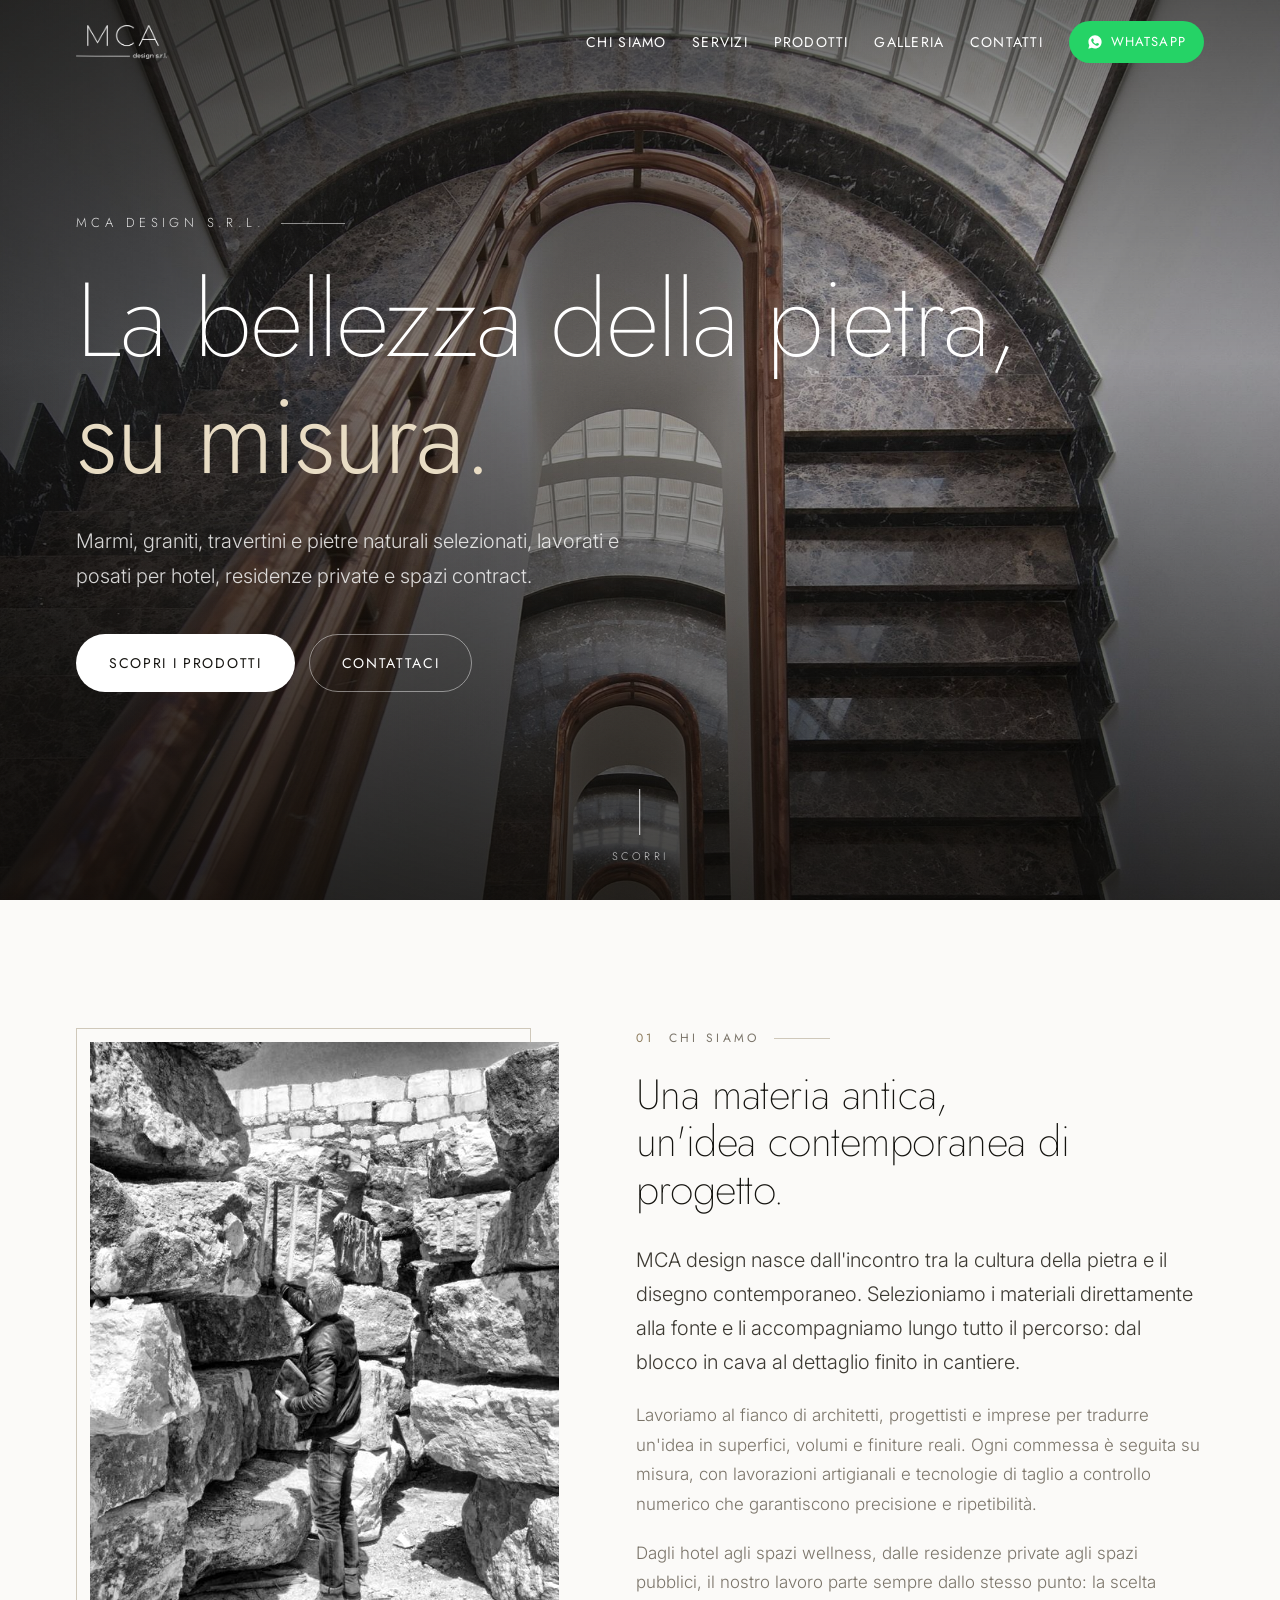
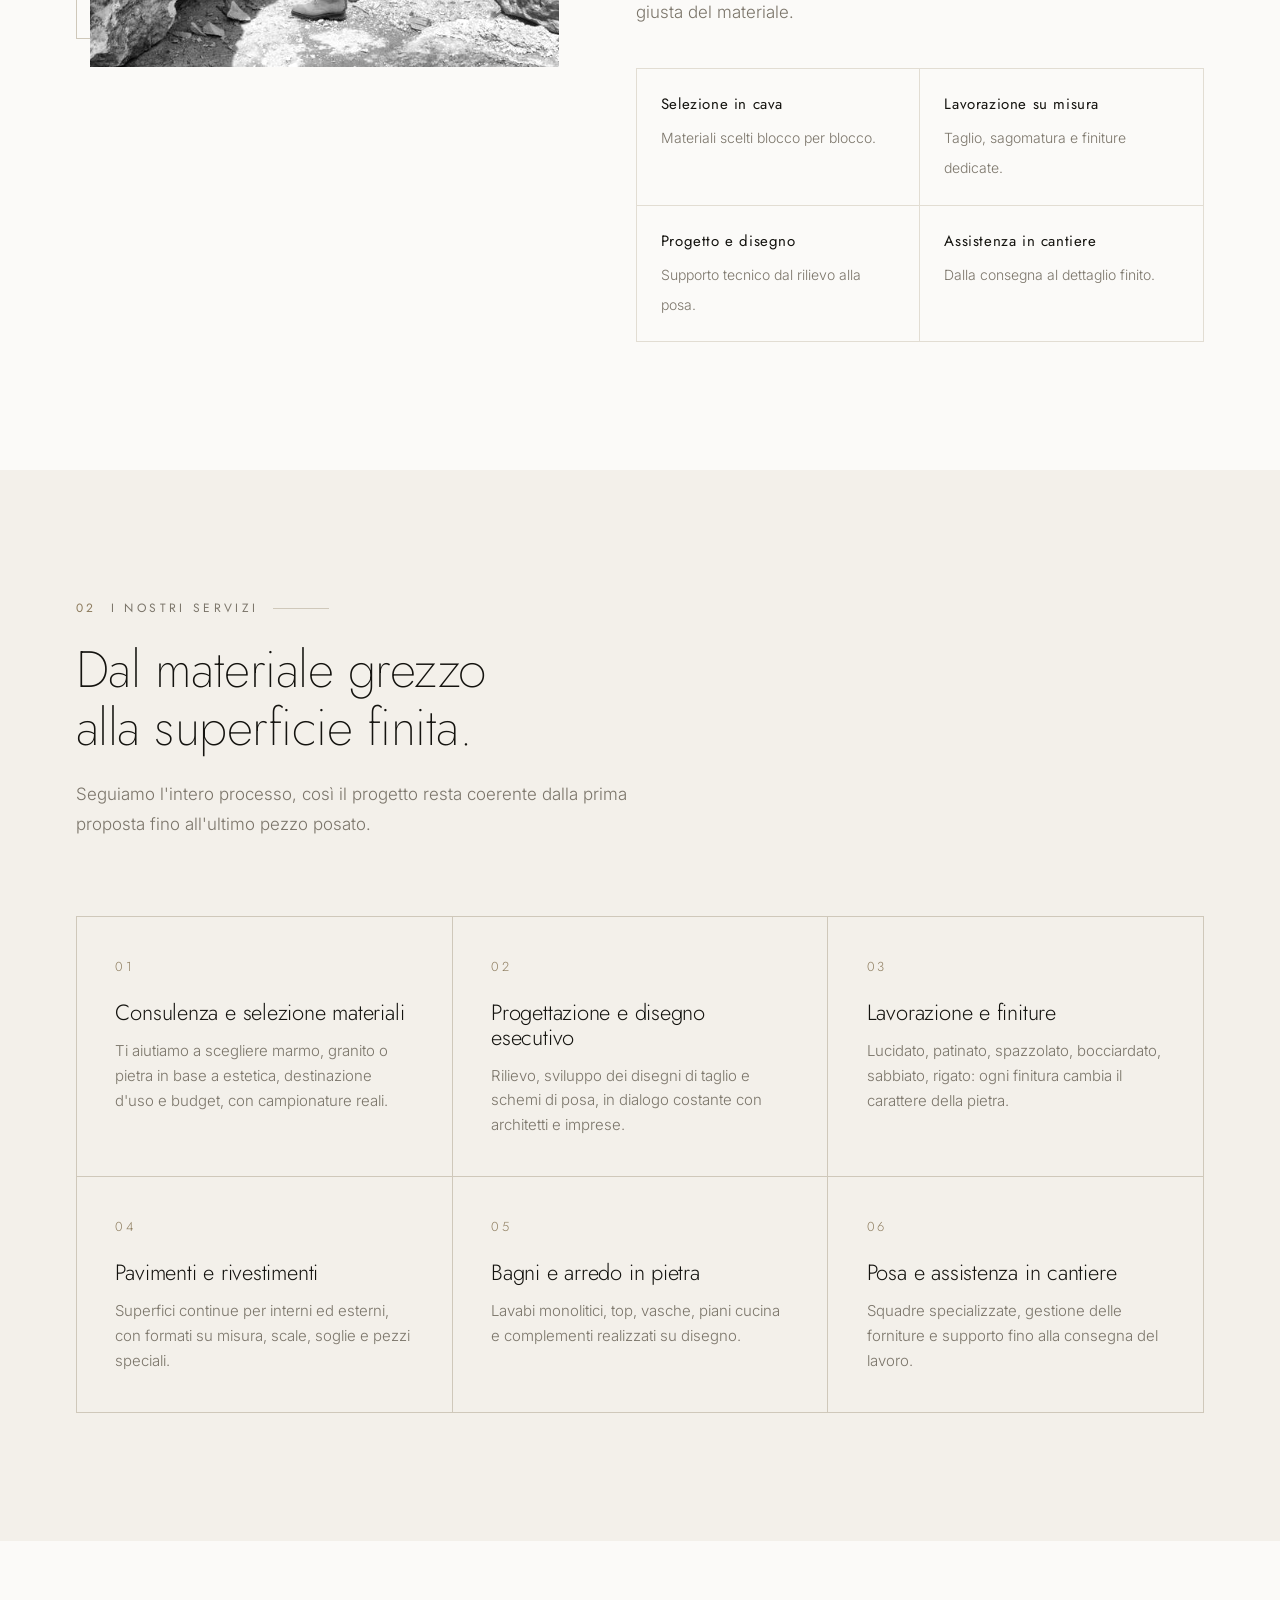
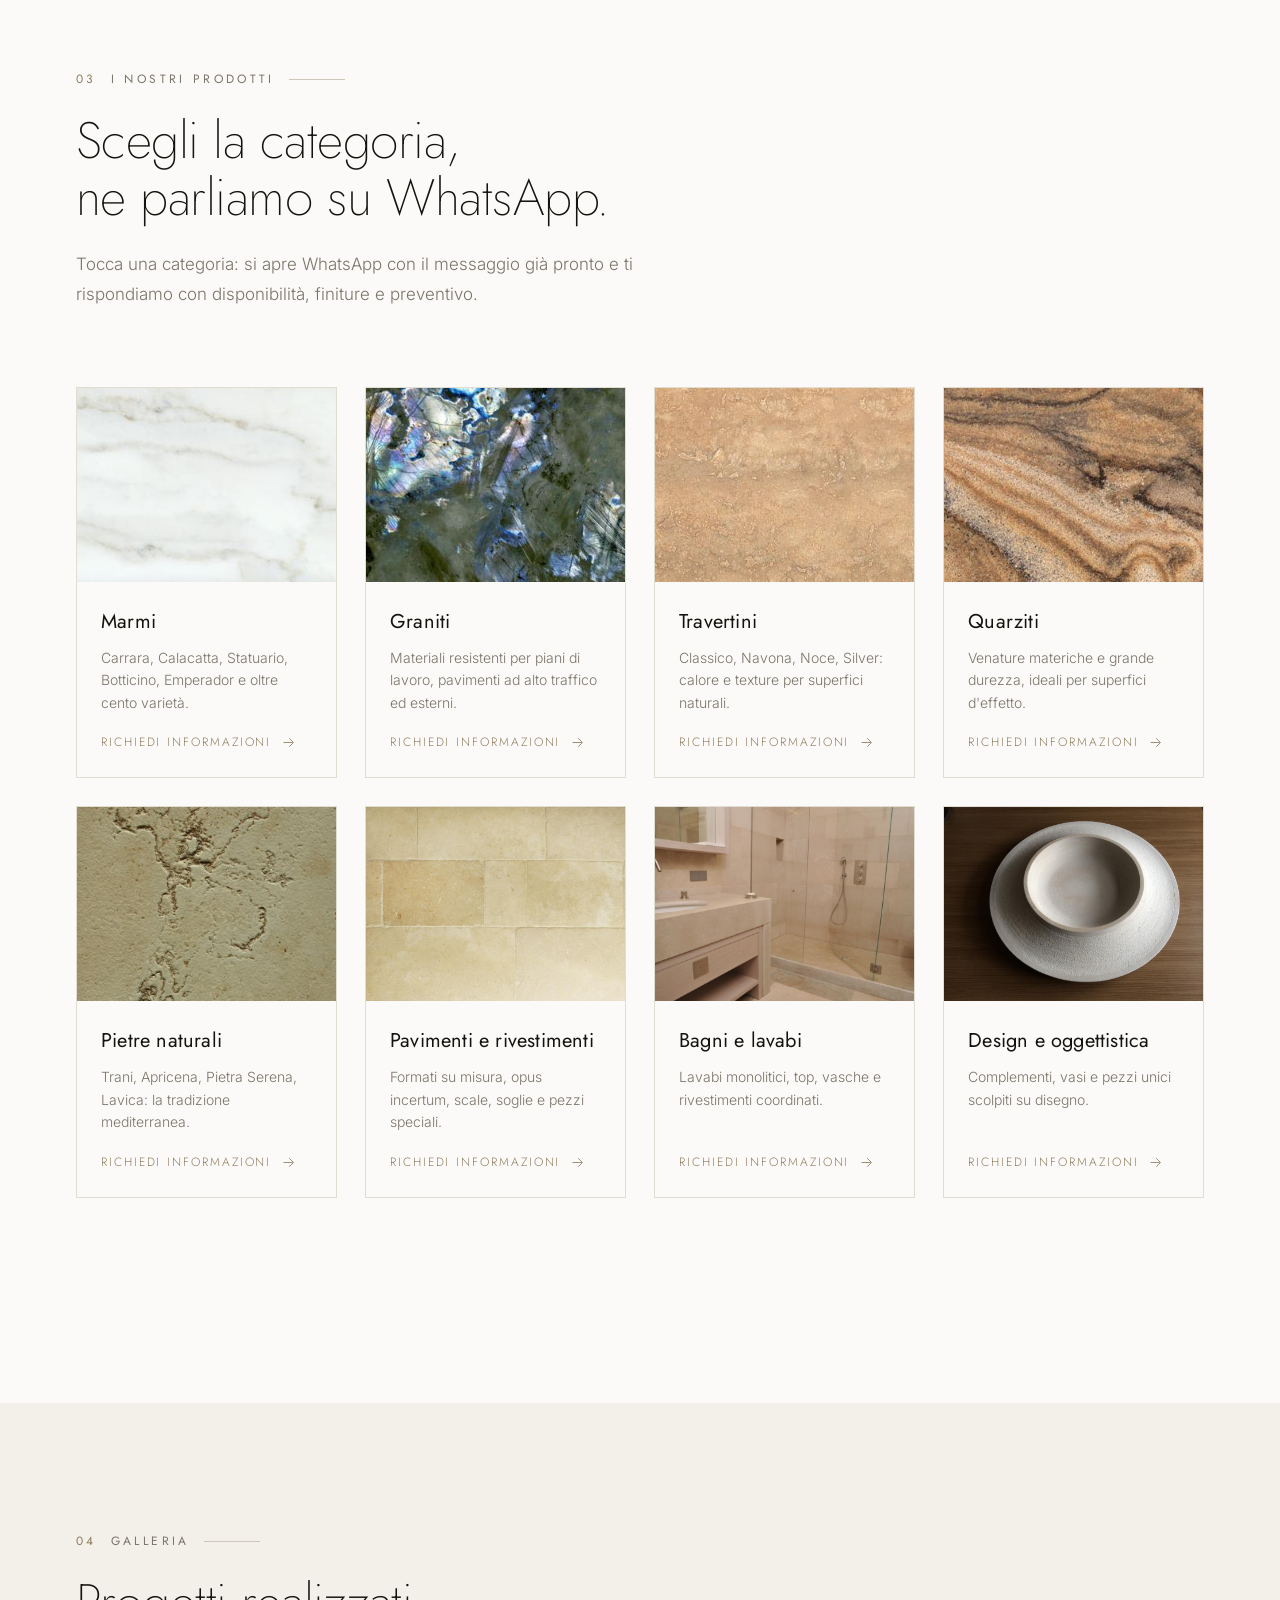
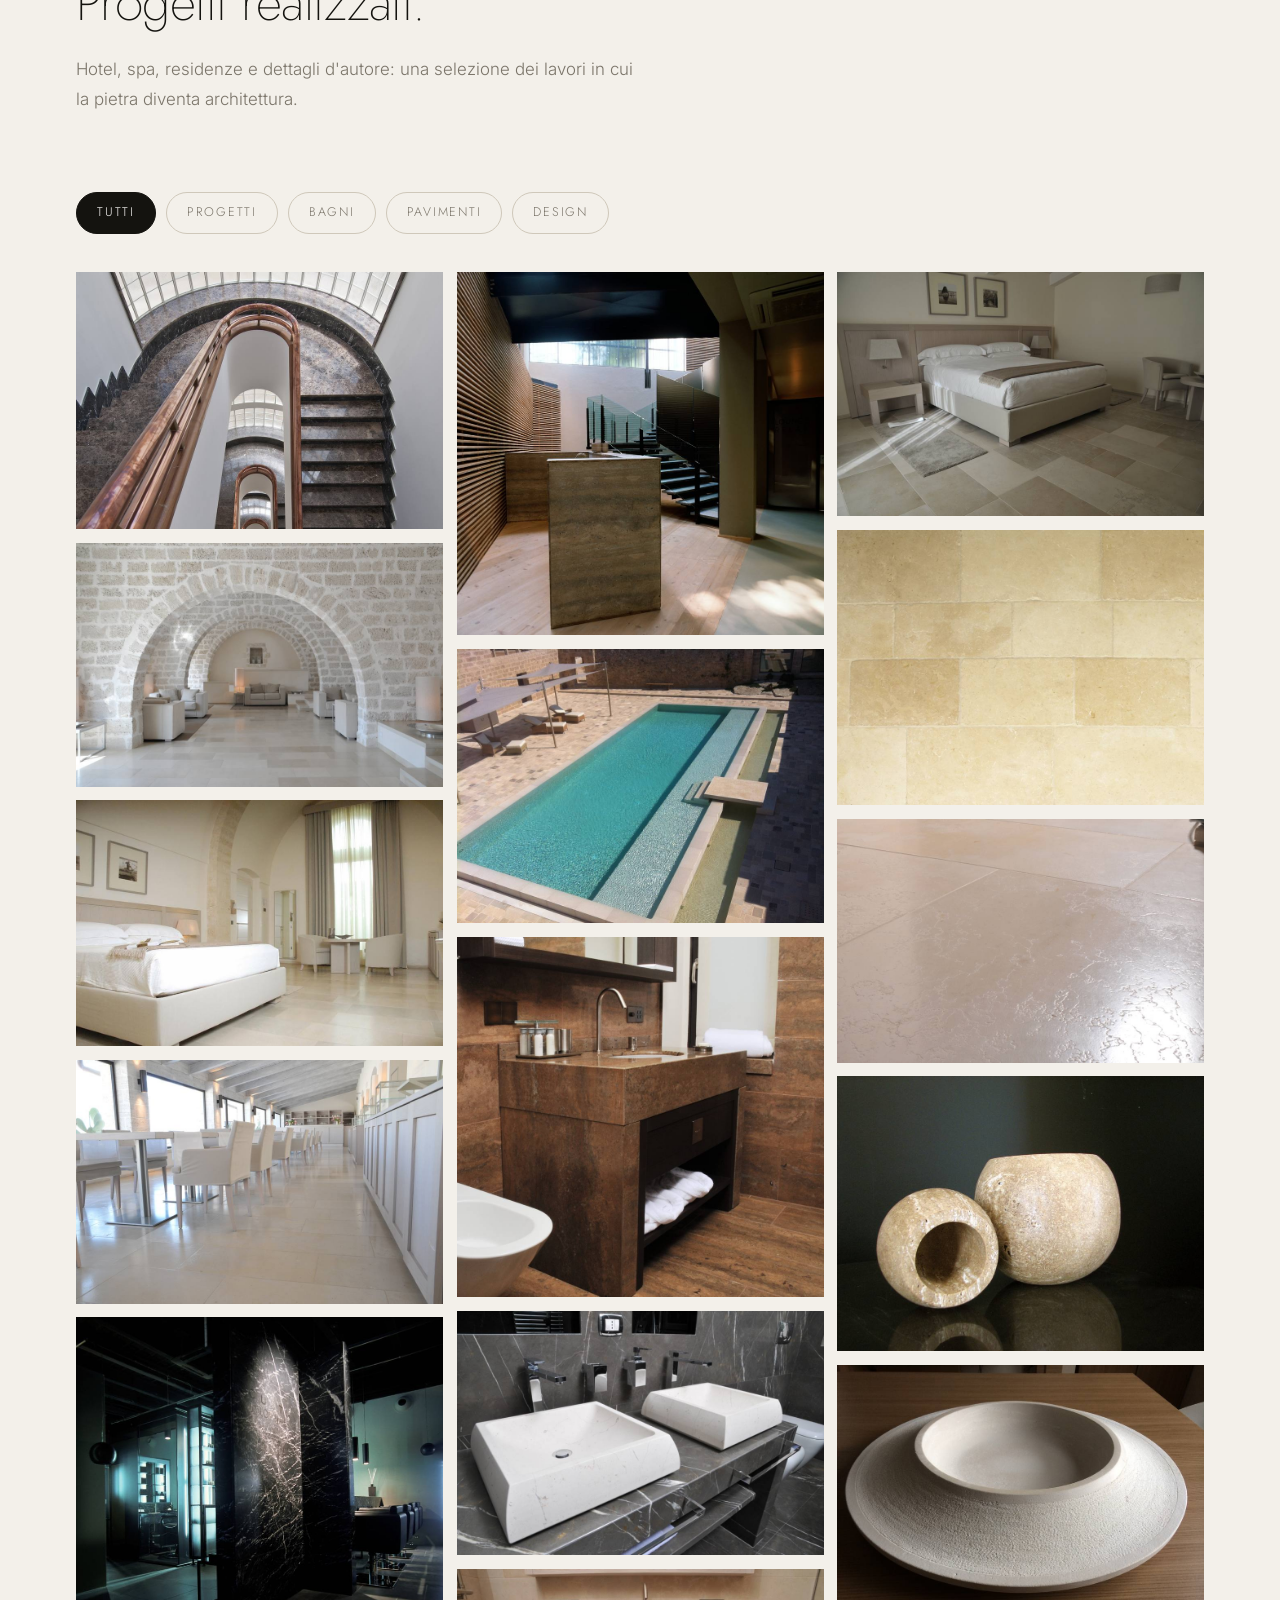
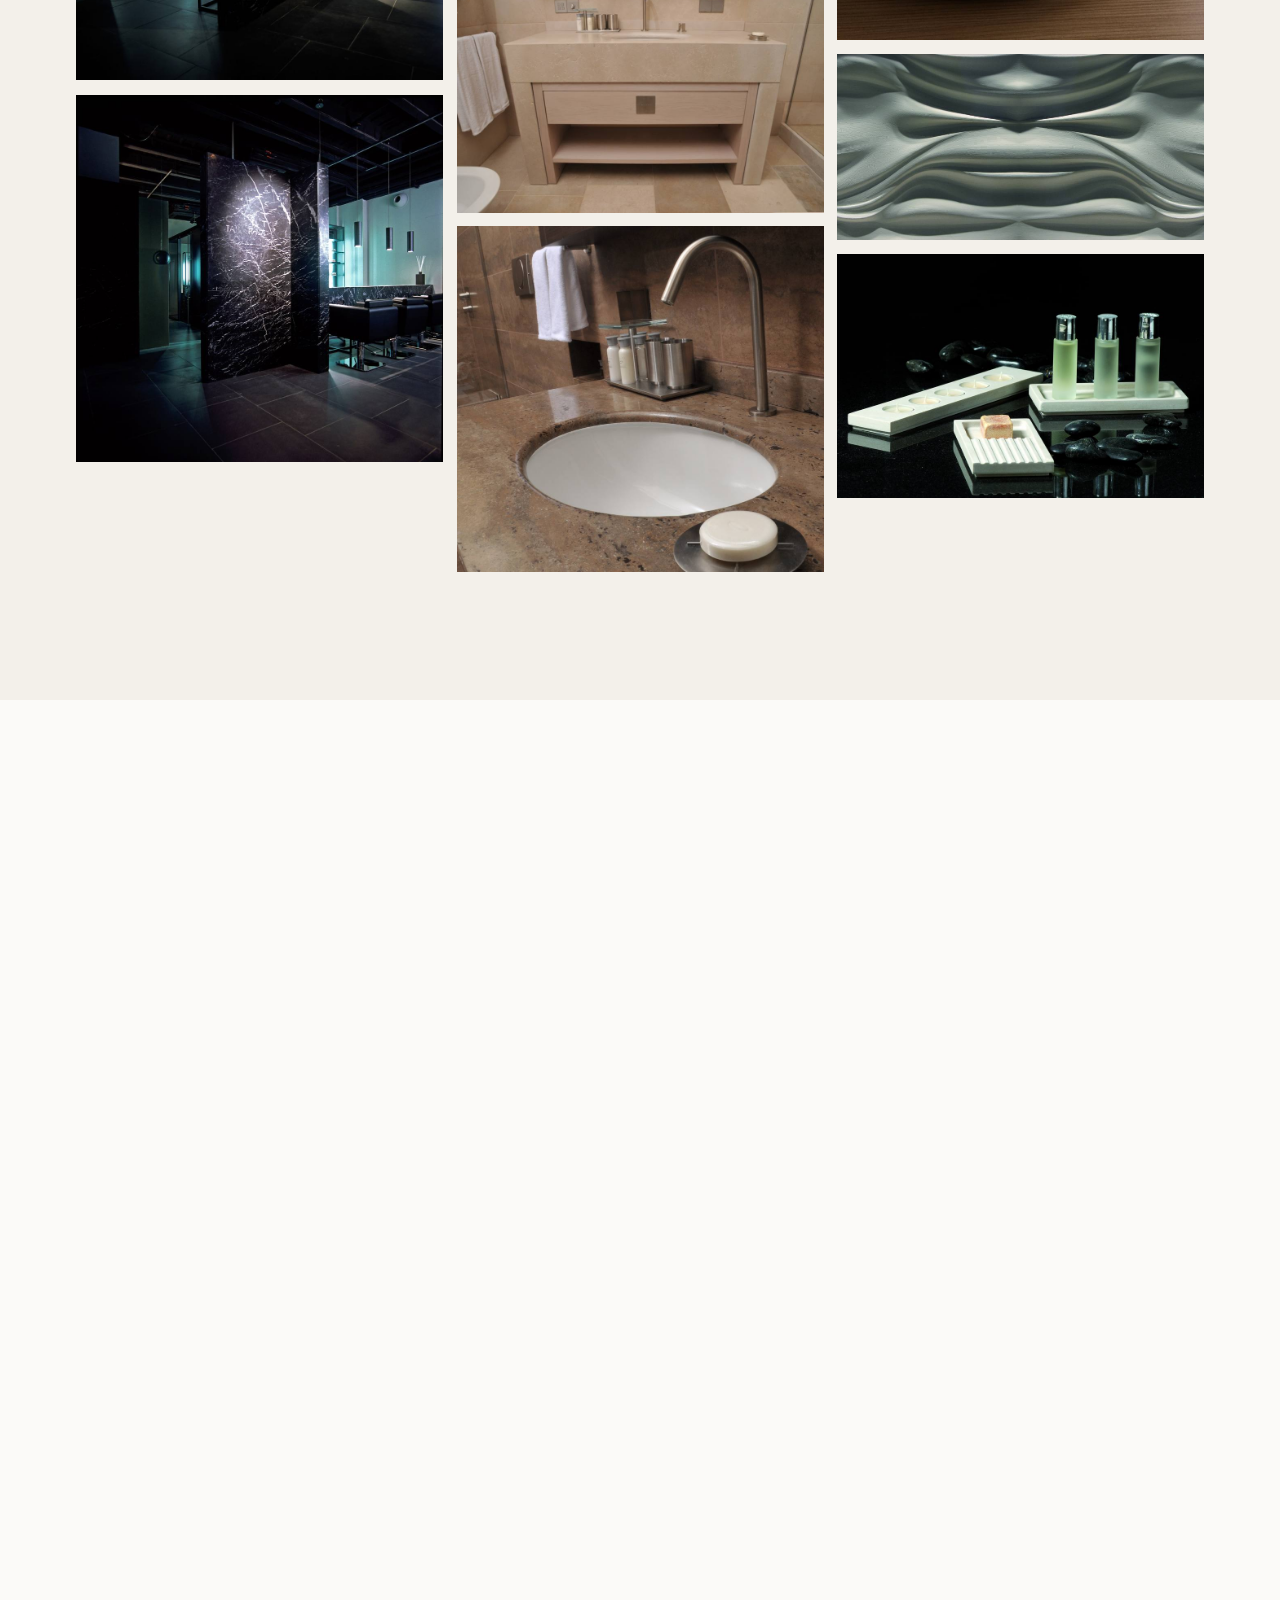
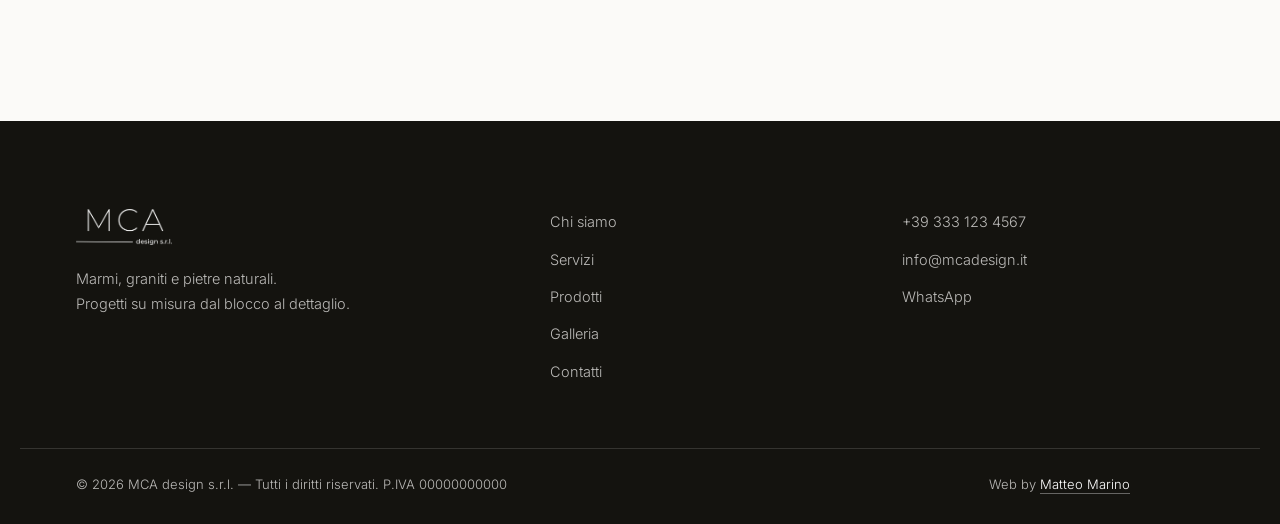
==== index.html @ 57b26889 "Initial commit" ====
<!DOCTYPE html>
<html lang="it">
<head>
<meta charset="utf-8">
<meta name="viewport" content="width=device-width, initial-scale=1">
<title>MCA design s.r.l. — Marmi, graniti e pietre naturali</title>
<meta name="description" content="MCA design s.r.l. — selezione, lavorazione e posa di marmi, graniti, travertini e pietre naturali. Pavimenti, rivestimenti, bagni e arredo su misura per hotel, residenze e spazi contract.">
<meta name="theme-color" content="#fbfaf8">
<link rel="icon" type="image/png" href="assets/img/favicon.png">
<link rel="apple-touch-icon" href="assets/img/favicon.png">

<meta property="og:type" content="website">
<meta property="og:title" content="MCA design s.r.l. — Marmi, graniti e pietre naturali">
<meta property="og:description" content="Selezione, lavorazione e posa di marmi, graniti e pietre naturali. Progetti su misura per hotel, residenze e spazi contract.">
<meta property="og:image" content="assets/img/hero.jpg">
<meta property="og:locale" content="it_IT">

<link rel="preconnect" href="https://fonts.googleapis.com">
<link rel="preconnect" href="https://fonts.gstatic.com" crossorigin>
<link href="https://fonts.googleapis.com/css2?family=Jost:wght@200;300;400;500&family=Inter:wght@300;400;500&display=swap" rel="stylesheet">
<link rel="stylesheet" href="style.css">
</head>
<body>

<a class="skip-link" href="#chi-siamo">Vai al contenuto</a>

<!-- ============ HEADER ============ -->
<header class="site-header" id="header">
  <div class="shell header-inner">
    <a href="#top" class="brand" aria-label="MCA design s.r.l. — torna all'inizio">
      <img src="assets/img/logo.png" alt="MCA design s.r.l." width="432" height="162">
    </a>

    <nav class="nav" id="nav" aria-label="Navigazione principale">
      <a href="#chi-siamo">Chi siamo</a>
      <a href="#servizi">Servizi</a>
      <a href="#prodotti">Prodotti</a>
      <a href="#galleria">Galleria</a>
      <a href="#contatti">Contatti</a>
      <a class="nav-wa" data-wa="Salve, vorrei ricevere informazioni." href="#">
        <svg viewBox="0 0 24 24" aria-hidden="true"><path d="M12.04 2C6.58 2 2.13 6.45 2.13 11.91c0 1.75.46 3.45 1.32 4.95L2 22l5.25-1.38a9.87 9.87 0 0 0 4.79 1.22h.01c5.46 0 9.91-4.45 9.91-9.91C21.96 6.45 17.5 2 12.04 2Zm5.8 14.12c-.25.69-1.44 1.32-1.99 1.37-.53.05-1.02.24-3.44-.72-2.9-1.14-4.74-4.1-4.88-4.29-.14-.19-1.17-1.55-1.17-2.96s.74-2.1 1-2.39c.26-.29.57-.36.76-.36l.54.01c.17 0 .41-.07.64.49.24.57.8 1.98.87 2.13.07.14.12.31.02.5-.09.19-.14.31-.28.48-.14.17-.3.37-.42.5-.14.14-.29.29-.12.57.16.29.73 1.2 1.56 1.94 1.07.95 1.98 1.25 2.26 1.39.28.14.45.12.61-.07.17-.19.71-.83.9-1.11.19-.29.38-.24.64-.14.26.09 1.67.79 1.95.93.29.14.48.21.55.33.07.12.07.69-.18 1.38Z"/></svg>
        WhatsApp
      </a>
    </nav>

    <button class="burger" id="burger" aria-label="Apri il menu" aria-expanded="false" aria-controls="nav">
      <span></span><span></span>
    </button>
  </div>
</header>

<main id="top">

  <!-- ============ HERO ============ -->
  <section class="hero" id="hero">
    <div class="hero-media">
      <img src="assets/img/hero.jpg" alt="Scalinata in marmo del Grand Hotel delle Nazioni a Bari" fetchpriority="high">
    </div>
    <div class="shell hero-inner">
      <p class="hero-eyebrow">MCA design s.r.l.</p>
      <h1 class="hero-title">La bellezza della pietra,<br><em>su misura.</em></h1>
      <p class="hero-sub">
        Marmi, graniti, travertini e pietre naturali selezionati, lavorati e posati
        per hotel, residenze private e spazi contract.
      </p>
      <div class="hero-cta">
        <a class="btn btn-light" href="#prodotti">Scopri i prodotti</a>
        <a class="btn btn-ghost" href="#contatti">Contattaci</a>
      </div>
    </div>
    <a class="hero-scroll" href="#chi-siamo" aria-label="Scorri alla sezione Chi siamo">
      <span class="hero-scroll-line" aria-hidden="true"></span>
      Scorri
    </a>
  </section>

  <!-- ============ CHI SIAMO ============ -->
  <section class="section" id="chi-siamo">
    <div class="shell about">
      <div class="about-media reveal">
        <img src="assets/img/about.jpg" alt="Lavorazione artigianale della pietra naturale in cava" loading="lazy">
      </div>

      <div class="about-text">
        <p class="label reveal"><span class="label-num">01</span> Chi siamo</p>
        <h2 class="reveal">Una materia antica,<br>un'idea contemporanea di progetto.</h2>

        <p class="lead reveal">
          MCA design nasce dall'incontro tra la cultura della pietra e il disegno contemporaneo.
          Selezioniamo i materiali direttamente alla fonte e li accompagniamo lungo tutto il percorso:
          dal blocco in cava al dettaglio finito in cantiere.
        </p>
        <p class="reveal">
          Lavoriamo al fianco di architetti, progettisti e imprese per tradurre un'idea in superfici,
          volumi e finiture reali. Ogni commessa è seguita su misura, con lavorazioni artigianali
          e tecnologie di taglio a controllo numerico che garantiscono precisione e ripetibilità.
        </p>
        <p class="reveal">
          Dagli hotel agli spazi wellness, dalle residenze private agli spazi pubblici,
          il nostro lavoro parte sempre dallo stesso punto: la scelta giusta del materiale.
        </p>

        <ul class="values reveal">
          <li><strong>Selezione in cava</strong><span>Materiali scelti blocco per blocco.</span></li>
          <li><strong>Lavorazione su misura</strong><span>Taglio, sagomatura e finiture dedicate.</span></li>
          <li><strong>Progetto e disegno</strong><span>Supporto tecnico dal rilievo alla posa.</span></li>
          <li><strong>Assistenza in cantiere</strong><span>Dalla consegna al dettaglio finito.</span></li>
        </ul>
      </div>
    </div>
  </section>

  <!-- ============ SERVIZI ============ -->
  <section class="section section-alt" id="servizi">
    <div class="shell">
      <header class="section-head">
        <p class="label reveal"><span class="label-num">02</span> I nostri servizi</p>
        <h2 class="reveal">Dal materiale grezzo<br>alla superficie finita.</h2>
        <p class="section-intro reveal">
          Seguiamo l'intero processo, così il progetto resta coerente dalla prima proposta
          fino all'ultimo pezzo posato.
        </p>
      </header>

      <div class="services">
        <article class="service reveal">
          <span class="service-num">01</span>
          <h3>Consulenza e selezione materiali</h3>
          <p>Ti aiutiamo a scegliere marmo, granito o pietra in base a estetica, destinazione d'uso e budget, con campionature reali.</p>
        </article>
        <article class="service reveal">
          <span class="service-num">02</span>
          <h3>Progettazione e disegno esecutivo</h3>
          <p>Rilievo, sviluppo dei disegni di taglio e schemi di posa, in dialogo costante con architetti e imprese.</p>
        </article>
        <article class="service reveal">
          <span class="service-num">03</span>
          <h3>Lavorazione e finiture</h3>
          <p>Lucidato, patinato, spazzolato, bocciardato, sabbiato, rigato: ogni finitura cambia il carattere della pietra.</p>
        </article>
        <article class="service reveal">
          <span class="service-num">04</span>
          <h3>Pavimenti e rivestimenti</h3>
          <p>Superfici continue per interni ed esterni, con formati su misura, scale, soglie e pezzi speciali.</p>
        </article>
        <article class="service reveal">
          <span class="service-num">05</span>
          <h3>Bagni e arredo in pietra</h3>
          <p>Lavabi monolitici, top, vasche, piani cucina e complementi realizzati su disegno.</p>
        </article>
        <article class="service reveal">
          <span class="service-num">06</span>
          <h3>Posa e assistenza in cantiere</h3>
          <p>Squadre specializzate, gestione delle forniture e supporto fino alla consegna del lavoro.</p>
        </article>
      </div>
    </div>
  </section>

  <!-- ============ PRODOTTI ============ -->
  <section class="section" id="prodotti">
    <div class="shell">
      <header class="section-head">
        <p class="label reveal"><span class="label-num">03</span> I nostri prodotti</p>
        <h2 class="reveal">Scegli la categoria,<br>ne parliamo su WhatsApp.</h2>
        <p class="section-intro reveal">
          Tocca una categoria: si apre WhatsApp con il messaggio già pronto e ti rispondiamo
          con disponibilità, finiture e preventivo.
        </p>
      </header>

      <div class="products">
        <a class="product reveal" href="#" data-wa="Salve, vorrei informazioni sui MARMI.">
          <span class="product-img"><img src="assets/img/p-marmi.jpg" alt="Lastra di marmo Calacatta Carrara" loading="lazy"></span>
          <span class="product-body">
            <span class="product-name">Marmi</span>
            <span class="product-desc">Carrara, Calacatta, Statuario, Botticino, Emperador e oltre cento varietà.</span>
            <span class="product-cta"><span class="cta-full">Richiedi informazioni</span><span class="cta-short">Richiedi info</span> <svg viewBox="0 0 24 24" aria-hidden="true"><path d="M5 12h13M13 6l6 6-6 6"/></svg></span>
          </span>
        </a>

        <a class="product reveal" href="#" data-wa="Salve, vorrei informazioni sui GRANITI.">
          <span class="product-img"><img src="assets/img/p-graniti.jpg" alt="Lastra di granito Labrador River Blue" loading="lazy"></span>
          <span class="product-body">
            <span class="product-name">Graniti</span>
            <span class="product-desc">Materiali resistenti per piani di lavoro, pavimenti ad alto traffico ed esterni.</span>
            <span class="product-cta"><span class="cta-full">Richiedi informazioni</span><span class="cta-short">Richiedi info</span> <svg viewBox="0 0 24 24" aria-hidden="true"><path d="M5 12h13M13 6l6 6-6 6"/></svg></span>
          </span>
        </a>

        <a class="product reveal" href="#" data-wa="Salve, vorrei informazioni sui TRAVERTINI.">
          <span class="product-img"><img src="assets/img/p-travertini.jpg" alt="Lastra di travertino classico" loading="lazy"></span>
          <span class="product-body">
            <span class="product-name">Travertini</span>
            <span class="product-desc">Classico, Navona, Noce, Silver: calore e texture per superfici naturali.</span>
            <span class="product-cta"><span class="cta-full">Richiedi informazioni</span><span class="cta-short">Richiedi info</span> <svg viewBox="0 0 24 24" aria-hidden="true"><path d="M5 12h13M13 6l6 6-6 6"/></svg></span>
          </span>
        </a>

        <a class="product reveal" href="#" data-wa="Salve, vorrei informazioni sulle QUARZITI.">
          <span class="product-img"><img src="assets/img/p-quarziti.jpg" alt="Lastra di quarzite Legno Dorato" loading="lazy"></span>
          <span class="product-body">
            <span class="product-name">Quarziti</span>
            <span class="product-desc">Venature materiche e grande durezza, ideali per superfici d'effetto.</span>
            <span class="product-cta"><span class="cta-full">Richiedi informazioni</span><span class="cta-short">Richiedi info</span> <svg viewBox="0 0 24 24" aria-hidden="true"><path d="M5 12h13M13 6l6 6-6 6"/></svg></span>
          </span>
        </a>

        <a class="product reveal" href="#" data-wa="Salve, vorrei informazioni sulle PIETRE NATURALI.">
          <span class="product-img"><img src="assets/img/p-pietre.jpg" alt="Pietra di Trani patinata" loading="lazy"></span>
          <span class="product-body">
            <span class="product-name">Pietre naturali</span>
            <span class="product-desc">Trani, Apricena, Pietra Serena, Lavica: la tradizione mediterranea.</span>
            <span class="product-cta"><span class="cta-full">Richiedi informazioni</span><span class="cta-short">Richiedi info</span> <svg viewBox="0 0 24 24" aria-hidden="true"><path d="M5 12h13M13 6l6 6-6 6"/></svg></span>
          </span>
        </a>

        <a class="product reveal" href="#" data-wa="Salve, vorrei informazioni su PAVIMENTI E RIVESTIMENTI.">
          <span class="product-img"><img src="assets/img/p-pavimenti.jpg" alt="Pavimento in pietra di Trani burattata" loading="lazy"></span>
          <span class="product-body">
            <span class="product-name">Pavimenti e rivestimenti</span>
            <span class="product-desc">Formati su misura, opus incertum, scale, soglie e pezzi speciali.</span>
            <span class="product-cta"><span class="cta-full">Richiedi informazioni</span><span class="cta-short">Richiedi info</span> <svg viewBox="0 0 24 24" aria-hidden="true"><path d="M5 12h13M13 6l6 6-6 6"/></svg></span>
          </span>
        </a>

        <a class="product reveal" href="#" data-wa="Salve, vorrei informazioni su BAGNI E LAVABI in pietra.">
          <span class="product-img"><img src="assets/img/p-bagni.jpg" alt="Bagno rivestito in pietra patinata" loading="lazy"></span>
          <span class="product-body">
            <span class="product-name">Bagni e lavabi</span>
            <span class="product-desc">Lavabi monolitici, top, vasche e rivestimenti coordinati.</span>
            <span class="product-cta"><span class="cta-full">Richiedi informazioni</span><span class="cta-short">Richiedi info</span> <svg viewBox="0 0 24 24" aria-hidden="true"><path d="M5 12h13M13 6l6 6-6 6"/></svg></span>
          </span>
        </a>

        <a class="product reveal" href="#" data-wa="Salve, vorrei informazioni su DESIGN E OGGETTISTICA in pietra.">
          <span class="product-img"><img src="assets/img/p-design.jpg" alt="Oggetto di design scolpito in pietra naturale" loading="lazy"></span>
          <span class="product-body">
            <span class="product-name">Design e oggettistica</span>
            <span class="product-desc">Complementi, vasi e pezzi unici scolpiti su disegno.</span>
            <span class="product-cta"><span class="cta-full">Richiedi informazioni</span><span class="cta-short">Richiedi info</span> <svg viewBox="0 0 24 24" aria-hidden="true"><path d="M5 12h13M13 6l6 6-6 6"/></svg></span>
          </span>
        </a>
      </div>

      <p class="products-note reveal">
        Cerchi un materiale che non trovi qui?
        <a href="#" data-wa="Salve, cerco un materiale particolare. Potete aiutarmi?">Scrivici, lo troviamo per te.</a>
      </p>
    </div>
  </section>

  <!-- ============ GALLERIA ============ -->
  <section class="section section-alt" id="galleria">
    <div class="shell">
      <header class="section-head">
        <p class="label reveal"><span class="label-num">04</span> Galleria</p>
        <h2 class="reveal">Progetti realizzati.</h2>
        <p class="section-intro reveal">
          Hotel, spa, residenze e dettagli d'autore: una selezione dei lavori
          in cui la pietra diventa architettura.
        </p>
      </header>

      <div class="filters reveal" role="group" aria-label="Filtra la galleria">
        <button class="filter is-active" type="button" data-filter="all" aria-pressed="true">Tutti</button>
        <button class="filter" type="button" data-filter="progetti" aria-pressed="false">Progetti</button>
        <button class="filter" type="button" data-filter="bagni" aria-pressed="false">Bagni</button>
        <button class="filter" type="button" data-filter="pavimenti" aria-pressed="false">Pavimenti</button>
        <button class="filter" type="button" data-filter="design" aria-pressed="false">Design</button>
      </div>

      <div class="gallery" id="gallery">
        <!-- generata da assets/js/main.js -->
      </div>
    </div>
  </section>

  <!-- ============ CONTATTI ============ -->
  <section class="section" id="contatti">
    <div class="shell">
      <header class="section-head">
        <p class="label reveal"><span class="label-num">05</span> Contatti</p>
        <h2 class="reveal">Parliamo del tuo progetto.</h2>
        <p class="section-intro reveal">
          Raccontaci cosa hai in mente: materiale, metratura, tempi. Ti rispondiamo
          con una proposta e un preventivo su misura.
        </p>
      </header>

      <div class="contact">
        <div class="contact-info reveal">
          <a class="btn btn-wa" href="#" data-wa="Salve, vorrei parlare di un progetto.">
            <svg viewBox="0 0 24 24" aria-hidden="true"><path d="M12.04 2C6.58 2 2.13 6.45 2.13 11.91c0 1.75.46 3.45 1.32 4.95L2 22l5.25-1.38a9.87 9.87 0 0 0 4.79 1.22h.01c5.46 0 9.91-4.45 9.91-9.91C21.96 6.45 17.5 2 12.04 2Zm5.8 14.12c-.25.69-1.44 1.32-1.99 1.37-.53.05-1.02.24-3.44-.72-2.9-1.14-4.74-4.1-4.88-4.29-.14-.19-1.17-1.55-1.17-2.96s.74-2.1 1-2.39c.26-.29.57-.36.76-.36l.54.01c.17 0 .41-.07.64.49.24.57.8 1.98.87 2.13.07.14.12.31.02.5-.09.19-.14.31-.28.48-.14.17-.3.37-.42.5-.14.14-.29.29-.12.57.16.29.73 1.2 1.56 1.94 1.07.95 1.98 1.25 2.26 1.39.28.14.45.12.61-.07.17-.19.71-.83.9-1.11.19-.29.38-.24.64-.14.26.09 1.67.79 1.95.93.29.14.48.21.55.33.07.12.07.69-.18 1.38Z"/></svg>
            Scrivici su WhatsApp
          </a>

          <dl class="contact-list">
            <div>
              <dt>Telefono</dt>
              <dd><a data-cfg="tel-link" href="#"><span data-cfg="tel">—</span></a></dd>
            </div>
            <div>
              <dt>Email</dt>
              <dd><a data-cfg="mail-link" href="#"><span data-cfg="mail">—</span></a></dd>
            </div>
            <div>
              <dt>Sede</dt>
              <dd><span data-cfg="address">—</span></dd>
            </div>
            <div>
              <dt>Orari</dt>
              <dd><span data-cfg="hours">—</span></dd>
            </div>
          </dl>

          <div class="socials">
            <a data-cfg="ig-link" href="#" aria-label="Instagram MCA design">
              <svg viewBox="0 0 24 24" aria-hidden="true"><rect x="3" y="3" width="18" height="18" rx="5"/><circle cx="12" cy="12" r="4"/><circle cx="17.2" cy="6.8" r="1.2" fill="currentColor" stroke="none"/></svg>
            </a>
            <a data-cfg="fb-link" href="#" aria-label="Facebook MCA design">
              <svg viewBox="0 0 24 24" aria-hidden="true"><path d="M14 8.5h2.5V5.2H14c-2.2 0-3.6 1.5-3.6 3.7v1.6H8v3.3h2.4V21h3.3v-7.2h2.4l.4-3.3h-2.8V9.2c0-.5.2-.7.6-.7Z"/></svg>
            </a>
          </div>
        </div>

        <form class="contact-form reveal" id="contact-form" novalidate>
          <div class="field">
            <label for="f-nome">Nome e cognome</label>
            <input id="f-nome" name="nome" type="text" autocomplete="name" required>
          </div>
          <div class="field-row">
            <div class="field">
              <label for="f-tel">Telefono</label>
              <input id="f-tel" name="telefono" type="tel" autocomplete="tel">
            </div>
            <div class="field">
              <label for="f-tipo">Interesse</label>
              <select id="f-tipo" name="tipo">
                <option>Marmi</option>
                <option>Graniti</option>
                <option>Travertini</option>
                <option>Quarziti</option>
                <option>Pietre naturali</option>
                <option>Pavimenti e rivestimenti</option>
                <option>Bagni e lavabi</option>
                <option>Design e oggettistica</option>
                <option>Altro</option>
              </select>
            </div>
          </div>
          <div class="field">
            <label for="f-msg">Il tuo progetto</label>
            <textarea id="f-msg" name="messaggio" rows="5" placeholder="Materiale, metratura, tempi…" required></textarea>
          </div>

          <button class="btn btn-dark" type="submit">Invia su WhatsApp</button>
          <p class="form-alt">
            Preferisci la mail? <a data-cfg="mail-link" href="#">Scrivici qui</a>
          </p>
          <p class="form-error" id="form-error" role="alert" hidden>Compila nome e messaggio per continuare.</p>
        </form>
      </div>
    </div>
  </section>

</main>

<!-- ============ FOOTER ============ -->
<footer class="site-footer">
  <div class="shell footer-inner">
    <div class="footer-brand">
      <img src="assets/img/logo.png" alt="MCA design s.r.l." width="432" height="162" loading="lazy">
      <p>Marmi, graniti e pietre naturali.<br>Progetti su misura dal blocco al dettaglio.</p>
    </div>

    <nav class="footer-nav" aria-label="Navigazione footer">
      <a href="#chi-siamo">Chi siamo</a>
      <a href="#servizi">Servizi</a>
      <a href="#prodotti">Prodotti</a>
      <a href="#galleria">Galleria</a>
      <a href="#contatti">Contatti</a>
    </nav>

    <div class="footer-contact">
      <a data-cfg="tel-link" href="#"><span data-cfg="tel">—</span></a>
      <a data-cfg="mail-link" href="#"><span data-cfg="mail">—</span></a>
      <a href="#" data-wa="Salve, vorrei ricevere informazioni.">WhatsApp</a>
    </div>
  </div>

  <div class="shell footer-bottom">
    <p>© <span id="year">2026</span> MCA design s.r.l. — Tutti i diritti riservati. <span data-cfg="piva"></span></p>
    <p class="credit">
      Web by
      <a data-cfg="dev-link" href="#" target="_blank" rel="noopener noreferrer">Matteo Marino</a>
    </p>
  </div>
</footer>

<!-- ============ WHATSAPP FLOTTANTE ============ -->
<a class="wa-float" href="#" data-wa="Salve, vorrei ricevere informazioni." aria-label="Scrivici su WhatsApp">
  <svg viewBox="0 0 24 24" aria-hidden="true"><path d="M12.04 2C6.58 2 2.13 6.45 2.13 11.91c0 1.75.46 3.45 1.32 4.95L2 22l5.25-1.38a9.87 9.87 0 0 0 4.79 1.22h.01c5.46 0 9.91-4.45 9.91-9.91C21.96 6.45 17.5 2 12.04 2Zm5.8 14.12c-.25.69-1.44 1.32-1.99 1.37-.53.05-1.02.24-3.44-.72-2.9-1.14-4.74-4.1-4.88-4.29-.14-.19-1.17-1.55-1.17-2.96s.74-2.1 1-2.39c.26-.29.57-.36.76-.36l.54.01c.17 0 .41-.07.64.49.24.57.8 1.98.87 2.13.07.14.12.31.02.5-.09.19-.14.31-.28.48-.14.17-.3.37-.42.5-.14.14-.29.29-.12.57.16.29.73 1.2 1.56 1.94 1.07.95 1.98 1.25 2.26 1.39.28.14.45.12.61-.07.17-.19.71-.83.9-1.11.19-.29.38-.24.64-.14.26.09 1.67.79 1.95.93.29.14.48.21.55.33.07.12.07.69-.18 1.38Z"/></svg>
</a>

<!-- ============ LIGHTBOX ============ -->
<div class="lightbox" id="lightbox" role="dialog" aria-modal="true" aria-label="Immagine ingrandita" hidden>
  <button class="lb-close" id="lb-close" aria-label="Chiudi">&times;</button>
  <button class="lb-nav lb-prev" id="lb-prev" aria-label="Immagine precedente">&#8249;</button>
  <button class="lb-nav lb-next" id="lb-next" aria-label="Immagine successiva">&#8250;</button>
  <figure class="lb-figure">
    <img id="lb-img" alt="">
    <figcaption id="lb-cap"></figcaption>
  </figure>
</div>

<script src="script.js"></script>
</body>
</html>
---- style.css ----
/* ==========================================================================
   MCA design s.r.l. — landing page
   ========================================================================== */

/* ---------- Token ---------- */
:root{
  --bg:        #fbfaf8;
  --bg-alt:    #f3f0ea;
  --ink:       #14130f;
  --ink-2:     #3d3a33;
  --ink-soft:  #7b756a;
  --line:      #e2ddd3;
  --line-2:    #cfc8ba;
  --accent:    #8d7c5e;
  --wa:        #25d366;
  --wa-dark:   #1da851;

  --shell: 1240px;
  --gut: clamp(20px, 5vw, 56px);

  --ff-display: 'Jost', 'Helvetica Neue', Arial, sans-serif;
  --ff-body:    'Inter', -apple-system, BlinkMacSystemFont, 'Segoe UI', Roboto, sans-serif;

  --ease: cubic-bezier(.22,.61,.36,1);
  --header-h: 84px;
}

/* ---------- Reset ---------- */
*,*::before,*::after{ box-sizing:border-box; }
html{ -webkit-text-size-adjust:100%; scroll-behavior:smooth; scroll-padding-top:var(--header-h); }
body{
  margin:0;
  background:var(--bg);
  color:var(--ink);
  font-family:var(--ff-body);
  font-weight:300;
  font-size:clamp(15px,.55vw + 13.4px,17px);
  line-height:1.75;
  -webkit-font-smoothing:antialiased;
  overflow-x:hidden;
}
img{ display:block; max-width:100%; height:auto; }
a{ color:inherit; }
button{ font:inherit; color:inherit; }
h1,h2,h3{ font-family:var(--ff-display); font-weight:200; line-height:1.12; margin:0; letter-spacing:-.01em; }
p{ margin:0 0 1.1em; }
::selection{ background:var(--ink); color:var(--bg); }

:focus-visible{ outline:2px solid var(--accent); outline-offset:3px; border-radius:2px; }

.skip-link{
  position:fixed; top:-100px; left:16px; z-index:200;
  background:var(--ink); color:var(--bg); padding:12px 18px; text-decoration:none;
}
.skip-link:focus{ top:16px; }

.shell{ width:100%; max-width:var(--shell); margin-inline:auto; padding-inline:var(--gut); }

/* ---------- Reveal on scroll ---------- */
.reveal{ opacity:0; transform:translateY(20px); transition:opacity .7s var(--ease), transform .7s var(--ease); }
.reveal.in{ opacity:1; transform:none; }

/* ==========================================================================
   Header
   ========================================================================== */
.site-header{
  position:fixed; inset:0 0 auto 0; z-index:100;
  transition:background .4s var(--ease), box-shadow .4s var(--ease), border-color .4s var(--ease);
  border-bottom:1px solid transparent;
}
.header-inner{
  display:flex; align-items:center; justify-content:space-between; gap:24px;
  height:var(--header-h);
  transition:height .4s var(--ease);
}
.brand img{
  height:34px; width:auto;
  filter:invert(1) brightness(2);
  transition:filter .4s var(--ease), height .4s var(--ease);
}

.site-header.scrolled{
  background:rgba(251,250,248,.92);
  backdrop-filter:saturate(180%) blur(14px);
  -webkit-backdrop-filter:saturate(180%) blur(14px);
  border-bottom-color:var(--line);
}
.site-header.scrolled .header-inner{ height:68px; }
.site-header.scrolled .brand img{ filter:none; height:28px; }

.nav{ display:flex; align-items:center; gap:clamp(16px,2vw,32px); }
.nav > a{
  font-family:var(--ff-display);
  font-size:14px; font-weight:400; letter-spacing:.09em; text-transform:uppercase;
  text-decoration:none; color:#fff;
  position:relative; padding:6px 0;
  transition:color .35s var(--ease), opacity .35s var(--ease);
}
.nav > a::after{
  content:''; position:absolute; left:0; bottom:0; height:1px; width:0; background:currentColor;
  transition:width .35s var(--ease);
}
.nav > a:hover::after, .nav > a.active::after{ width:100%; }
.site-header.scrolled .nav > a{ color:var(--ink-2); }
.site-header.scrolled .nav > a:hover{ color:var(--ink); }

.nav-wa{
  display:inline-flex; align-items:center; gap:8px;
  background:var(--wa); color:#fff !important;
  padding:10px 18px !important; border-radius:999px;
  font-size:13px !important;
  transition:background .3s var(--ease), transform .3s var(--ease);
}
.nav-wa::after{ display:none; }
.nav-wa:hover{ background:var(--wa-dark); transform:translateY(-1px); }
.nav-wa svg{ width:16px; height:16px; fill:currentColor; }

/* Burger */
.burger{
  display:none; width:44px; height:44px; margin-right:-10px;
  background:none; border:0; cursor:pointer; padding:0;
  position:relative; z-index:2;
}
.burger span{
  display:block; height:1px; width:24px; margin:6px auto; background:#fff;
  transition:transform .35s var(--ease), opacity .25s var(--ease), background .35s var(--ease);
}
.site-header.scrolled .burger span, .nav-open .burger span{ background:var(--ink); }
.nav-open .burger span:first-child{ transform:translateY(3.5px) rotate(45deg); }
.nav-open .burger span:last-child{ transform:translateY(-3.5px) rotate(-45deg); }

/* ==========================================================================
   Hero
   ========================================================================== */
.hero{
  position:relative;
  min-height:100svh;
  display:flex; align-items:center;
  overflow:hidden;
  color:#fff;
}
.hero-media{ position:absolute; inset:0; }
.hero-media::after{
  content:''; position:absolute; inset:0;
  background:
    linear-gradient(180deg, rgba(10,9,7,.58) 0%, rgba(10,9,7,.14) 40%, rgba(10,9,7,.74) 100%),
    linear-gradient(90deg, rgba(10,9,7,.62) 0%, rgba(10,9,7,.28) 42%, rgba(10,9,7,0) 78%);
}
.hero-media img{
  width:100%; height:100%; object-fit:cover; object-position:center;
  animation:kenburns 26s ease-out both;
}
@keyframes kenburns{ from{ transform:scale(1.12); } to{ transform:scale(1); } }

.hero-inner{ position:relative; z-index:1; padding-block:calc(var(--header-h) + 40px) 120px; }
.hero-eyebrow{
  font-family:var(--ff-display); font-size:13px; letter-spacing:.34em; text-transform:uppercase;
  margin:0 0 26px; opacity:.85;
  display:flex; align-items:center; gap:16px;
}
.hero-eyebrow::after{ content:''; height:1px; width:64px; background:currentColor; opacity:.6; }
.hero-title{
  font-size:clamp(44px,8.2vw,110px);
  font-weight:200; letter-spacing:-.02em; margin:0 0 28px;
}
.hero-title em{ font-style:normal; font-weight:300; color:#e8dcc4; }
.hero-sub{
  max-width:46ch; font-size:clamp(16px,1.1vw + 13px,20px); font-weight:300;
  color:rgba(255,255,255,.82); margin:0 0 40px;
}
.hero-cta{ display:flex; flex-wrap:wrap; gap:14px; }

.hero-scroll{
  position:absolute; left:50%; bottom:34px; transform:translateX(-50%);
  z-index:1; text-decoration:none; color:rgba(255,255,255,.75);
  font-family:var(--ff-display); font-size:11px; letter-spacing:.28em; text-transform:uppercase;
  display:flex; flex-direction:column; align-items:center; gap:12px;
  transition:color .3s var(--ease);
}
.hero-scroll:hover{ color:#fff; }
.hero-scroll-line{ width:1px; height:46px; background:rgba(255,255,255,.45); position:relative; overflow:hidden; }
.hero-scroll-line::after{
  content:''; position:absolute; inset:0; background:#fff;
  animation:scrollcue 2.2s var(--ease) infinite;
}
@keyframes scrollcue{ 0%{ transform:translateY(-100%); } 60%,100%{ transform:translateY(100%); } }

/* ==========================================================================
   Bottoni
   ========================================================================== */
.btn{
  display:inline-flex; align-items:center; justify-content:center; gap:10px;
  font-family:var(--ff-display); font-size:14px; font-weight:400;
  letter-spacing:.12em; text-transform:uppercase; text-decoration:none;
  padding:16px 32px; border:1px solid transparent; border-radius:999px; cursor:pointer;
  transition:background .35s var(--ease), color .35s var(--ease),
             border-color .35s var(--ease), transform .35s var(--ease);
}
.btn:hover{ transform:translateY(-2px); }
.btn-light{ background:#fff; color:var(--ink); }
.btn-light:hover{ background:#e8dcc4; }
.btn-ghost{ border-color:rgba(255,255,255,.45); color:#fff; }
.btn-ghost:hover{ background:rgba(255,255,255,.12); border-color:#fff; }
.btn-dark{ background:var(--ink); color:var(--bg); border:0; }
.btn-dark:hover{ background:var(--accent); }
.btn-wa{ background:var(--wa); color:#fff; }
.btn-wa:hover{ background:var(--wa-dark); }
.btn-wa svg{ width:19px; height:19px; fill:currentColor; }

/* ==========================================================================
   Sezioni
   ========================================================================== */
.section{ padding-block:clamp(72px,10vw,140px); }
.section-alt{ background:var(--bg-alt); }

.label{
  display:flex; align-items:center; gap:14px;
  font-family:var(--ff-display); font-size:12px; font-weight:400;
  letter-spacing:.28em; text-transform:uppercase; color:var(--ink-soft);
  margin:0 0 22px;
}
.label-num{ color:var(--accent); }
.label::after{ content:''; height:1px; flex:0 0 56px; background:var(--line-2); }

.section-head{ max-width:760px; margin-bottom:clamp(44px,6vw,80px); }
.section-head h2{ font-size:clamp(30px,4vw,54px); margin-bottom:24px; }
.section-intro{ color:var(--ink-soft); max-width:56ch; margin:0; }

/* ---------- Chi siamo ---------- */
.about{
  display:grid; grid-template-columns:minmax(0,.85fr) minmax(0,1fr);
  gap:clamp(36px,6vw,88px); align-items:start;
}
.about-media{
  position:sticky; top:calc(var(--header-h) + 28px);
  padding:14px 0 0 14px;
}
.about-media img{
  width:100%; aspect-ratio:3/4; object-fit:cover;
  filter:grayscale(1) contrast(1.05);
}
.about-media::before{
  content:''; position:absolute; inset:0 28px 28px 0;
  border:1px solid var(--line-2); pointer-events:none;
}
.about-text h2{ font-size:clamp(26px,3.3vw,44px); margin-bottom:30px; }
.about-text .lead{
  font-size:clamp(17px,.9vw + 14px,20px); color:var(--ink-2); font-weight:300; line-height:1.7;
}
.about-text p{ color:var(--ink-soft); }
.about-text .lead{ color:var(--ink-2); }

.values{
  list-style:none; margin:40px 0 0; padding:0;
  display:grid; grid-template-columns:repeat(2,minmax(0,1fr)); gap:1px;
  background:var(--line); border:1px solid var(--line);
}
.values li{ background:var(--bg); padding:22px 24px; }
.values strong{
  display:block; font-family:var(--ff-display); font-weight:400; font-size:15px;
  letter-spacing:.04em; margin-bottom:6px;
}
.values span{ font-size:14px; color:var(--ink-soft); line-height:1.5; }

/* ---------- Servizi ---------- */
.services{
  display:grid; grid-template-columns:repeat(auto-fit,minmax(288px,1fr));
  gap:1px; background:var(--line-2); border:1px solid var(--line-2);
}
.service{
  background:var(--bg-alt); padding:clamp(28px,3vw,44px);
  transition:background .4s var(--ease), transform .4s var(--ease);
}
.service:hover{ background:var(--bg); }
.service-num{
  display:block; font-family:var(--ff-display); font-size:13px;
  letter-spacing:.2em; color:var(--accent); margin-bottom:22px;
}
.service h3{ font-size:22px; font-weight:300; margin-bottom:14px; }
.service p{ margin:0; color:var(--ink-soft); font-size:15px; line-height:1.65; }

/* ---------- Prodotti ---------- */
.products{
  display:grid; grid-template-columns:repeat(auto-fill,minmax(258px,1fr));
  gap:clamp(18px,2.2vw,32px);
}
.product{
  display:flex; flex-direction:column; text-decoration:none;
  background:var(--bg); border:1px solid var(--line);
  transition:border-color .4s var(--ease), transform .4s var(--ease), box-shadow .4s var(--ease);
}
.product:hover{
  border-color:var(--line-2); transform:translateY(-4px);
  box-shadow:0 18px 44px -28px rgba(20,19,15,.42);
}
.product-img{ display:block; overflow:hidden; aspect-ratio:4/3; }
.product-img img{
  width:100%; height:100%; object-fit:cover;
  transition:transform 1s var(--ease);
}
.product:hover .product-img img{ transform:scale(1.06); }
.product-body{ display:block; padding:22px 24px 24px; flex:1; display:flex; flex-direction:column; }
.product-name{
  font-family:var(--ff-display); font-size:20px; font-weight:400; letter-spacing:.01em;
  margin-bottom:8px;
}
.product-desc{ font-size:14px; color:var(--ink-soft); line-height:1.6; margin-bottom:18px; flex:1; }
.product-cta{
  display:inline-flex; align-items:center; gap:9px;
  font-family:var(--ff-display); font-size:12px; letter-spacing:.16em; text-transform:uppercase;
  color:var(--accent);
}
.product-cta svg{
  width:17px; height:17px; fill:none; stroke:currentColor; stroke-width:1.2;
  transition:transform .4s var(--ease);
}
.cta-short{ display:none; }   /* etichetta corta usata solo su mobile */
.product:hover .product-cta svg{ transform:translateX(5px); }

.products-note{
  margin:clamp(32px,4vw,52px) 0 0; text-align:center; color:var(--ink-soft); font-size:15px;
}
.products-note a{ color:var(--ink); text-decoration:none; border-bottom:1px solid var(--line-2); padding-bottom:2px; }
.products-note a:hover{ border-color:var(--ink); }

/* ---------- Galleria ---------- */
.filters{
  display:flex; flex-wrap:wrap; gap:10px; margin-bottom:clamp(24px,3vw,40px);
}
.filter{
  background:none; border:1px solid var(--line-2); border-radius:999px;
  padding:9px 20px; cursor:pointer;
  font-family:var(--ff-display); font-size:12.5px; letter-spacing:.14em; text-transform:uppercase;
  color:var(--ink-soft);
  transition:background .3s var(--ease), color .3s var(--ease), border-color .3s var(--ease);
}
.filter:hover{ border-color:var(--ink); color:var(--ink); }
.filter.is-active{ background:var(--ink); border-color:var(--ink); color:var(--bg); }

.gallery{ columns:3; column-gap:14px; }
.g-item{
  display:block; width:100%; margin:0 0 14px; padding:0;
  border:0; background:none; cursor:zoom-in; position:relative; overflow:hidden;
  break-inside:avoid;
  animation:fadeIn .5s var(--ease) both;
}
@keyframes fadeIn{ from{ opacity:0; transform:scale(.98); } to{ opacity:1; transform:none; } }
.g-item img{ width:100%; transition:transform 1.1s var(--ease), filter .5s var(--ease); }
.g-item::after{
  content:''; position:absolute; inset:0;
  background:linear-gradient(180deg,transparent 45%,rgba(10,9,7,.68));
  opacity:0; transition:opacity .45s var(--ease);
}
.g-cap{
  position:absolute; left:18px; right:18px; bottom:16px; z-index:1;
  color:#fff; text-align:left;
  font-family:var(--ff-display); font-size:13px; letter-spacing:.08em;
  opacity:0; transform:translateY(8px);
  transition:opacity .45s var(--ease), transform .45s var(--ease);
}
.g-item:hover img, .g-item:focus-visible img{ transform:scale(1.05); }
.g-item:hover::after, .g-item:focus-visible::after{ opacity:1; }
.g-item:hover .g-cap, .g-item:focus-visible .g-cap{ opacity:1; transform:none; }

/* ---------- Contatti ---------- */
.contact{
  display:grid; grid-template-columns:minmax(0,.9fr) minmax(0,1.1fr);
  gap:clamp(36px,5vw,80px); align-items:start;
}
.contact-list{ margin:36px 0 0; display:grid; gap:1px; background:var(--line); border:1px solid var(--line); }
.contact-list > div{ background:var(--bg); padding:20px 24px; }
.contact-list dt{
  font-family:var(--ff-display); font-size:11.5px; letter-spacing:.24em; text-transform:uppercase;
  color:var(--ink-soft); margin-bottom:6px;
}
.contact-list dd{ margin:0; font-size:16px; }
.contact-list a{ text-decoration:none; border-bottom:1px solid var(--line-2); padding-bottom:1px; }
.contact-list a:hover{ border-color:var(--ink); }

.socials{ display:flex; gap:12px; margin-top:26px; }
.socials a{
  width:44px; height:44px; border:1px solid var(--line-2); border-radius:50%;
  display:grid; place-items:center;
  transition:background .3s var(--ease), color .3s var(--ease), border-color .3s var(--ease);
}
.socials a:hover{ background:var(--ink); border-color:var(--ink); color:var(--bg); }
.socials svg{ width:19px; height:19px; fill:none; stroke:currentColor; stroke-width:1.3; }

.contact-form{ display:grid; gap:20px; }
.field{ display:grid; gap:8px; }
.field-row{ display:grid; grid-template-columns:repeat(2,minmax(0,1fr)); gap:20px; }
.field label{
  font-family:var(--ff-display); font-size:11.5px; letter-spacing:.2em; text-transform:uppercase;
  color:var(--ink-soft);
}
.field input, .field select, .field textarea{
  font:inherit; font-size:16px; color:var(--ink);
  background:transparent; border:0; border-bottom:1px solid var(--line-2);
  padding:10px 2px; border-radius:0;
  transition:border-color .3s var(--ease);
}
.field select{ appearance:none; cursor:pointer; }
.field textarea{ resize:vertical; }
.field input:focus, .field select:focus, .field textarea:focus{
  outline:none; border-bottom-color:var(--ink);
}
.contact-form .btn{ justify-self:start; }
.form-alt{ margin:0; font-size:14px; color:var(--ink-soft); }
.form-alt a{ color:var(--ink); }
.form-error{ margin:0; font-size:14px; color:#b3352c; }

/* ==========================================================================
   Footer
   ========================================================================== */
.site-footer{ background:var(--ink); color:rgba(251,250,248,.72); padding-top:clamp(56px,7vw,88px); }
.footer-inner{
  display:grid; grid-template-columns:1.4fr 1fr 1fr; gap:clamp(32px,4vw,64px);
  padding-bottom:clamp(40px,5vw,64px);
}
.footer-brand img{ height:36px; width:auto; filter:invert(1) brightness(2); margin-bottom:22px; }
.footer-brand p{ margin:0; font-size:14.5px; line-height:1.7; max-width:34ch; }

.footer-nav, .footer-contact{ display:flex; flex-direction:column; gap:12px; align-items:flex-start; }
.footer-nav a, .footer-contact a{
  text-decoration:none; font-size:14.5px;
  transition:color .3s var(--ease);
}
.footer-nav a:hover, .footer-contact a:hover{ color:#fff; }

.footer-bottom{
  display:flex; flex-wrap:wrap; gap:12px 24px; justify-content:space-between; align-items:center;
  border-top:1px solid rgba(251,250,248,.14);
  padding-block:24px 28px;
  padding-right:calc(var(--gut) + 74px); /* spazio per il pulsante WhatsApp flottante */
}
.footer-bottom p{ margin:0; font-size:13px; }
.credit a{
  color:#fff; text-decoration:none;
  border-bottom:1px solid rgba(255,255,255,.35); padding-bottom:1px;
  transition:border-color .3s var(--ease);
}
.credit a:hover{ border-color:#fff; }

/* ==========================================================================
   WhatsApp flottante
   ========================================================================== */
.wa-float{
  position:fixed; right:20px; bottom:20px; z-index:90;
  width:56px; height:56px; border-radius:50%;
  background:var(--wa); color:#fff;
  display:grid; place-items:center;
  box-shadow:0 12px 30px -10px rgba(37,211,102,.75);
  opacity:0; visibility:hidden; transform:translateY(16px) scale(.9);
  transition:opacity .4s var(--ease), transform .4s var(--ease),
             visibility .4s var(--ease), background .3s var(--ease);
}
.wa-float.show{ opacity:1; visibility:visible; transform:none; }
.wa-float:hover{ background:var(--wa-dark); }
.wa-float svg{ width:30px; height:30px; fill:currentColor; }

/* ==========================================================================
   Lightbox
   ========================================================================== */
.lightbox{
  position:fixed; inset:0; z-index:150;
  background:rgba(12,11,9,.96);
  display:grid; place-items:center; padding:clamp(16px,5vw,64px);
  animation:lbIn .3s var(--ease);
}
.lightbox[hidden]{ display:none; }
@keyframes lbIn{ from{ opacity:0; } to{ opacity:1; } }
.lb-figure{ margin:0; max-width:100%; max-height:100%; display:grid; gap:16px; justify-items:center; }
.lb-figure img{
  max-width:100%; max-height:78svh; object-fit:contain;
  animation:lbImg .4s var(--ease);
}
@keyframes lbImg{ from{ opacity:0; transform:scale(.97); } to{ opacity:1; transform:none; } }
.lb-figure figcaption{
  color:rgba(255,255,255,.7); font-family:var(--ff-display);
  font-size:13px; letter-spacing:.14em; text-transform:uppercase; text-align:center;
}
.lb-close, .lb-nav{
  position:absolute; background:none; border:0; color:rgba(255,255,255,.7);
  cursor:pointer; line-height:1; transition:color .25s var(--ease), transform .25s var(--ease);
}
.lb-close:hover, .lb-nav:hover{ color:#fff; }
.lb-close{ top:18px; right:22px; font-size:38px; width:48px; height:48px; }
.lb-nav{ top:50%; transform:translateY(-50%); font-size:52px; width:56px; height:72px; }
.lb-prev{ left:10px; }
.lb-next{ right:10px; }
.lb-prev:hover{ transform:translateY(-50%) translateX(-3px); }
.lb-next:hover{ transform:translateY(-50%) translateX(3px); }

body.no-scroll{ overflow:hidden; }

/* ==========================================================================
   Responsive
   ========================================================================== */
/* ---------- Tablet largo ---------- */
@media (max-width:1100px){
  .gallery{ columns:2; }
  .footer-inner{ grid-template-columns:1fr 1fr; }
  .footer-brand{ grid-column:1 / -1; }
}

/* ---------- Tablet ---------- */
@media (max-width:900px){
  .about{ grid-template-columns:1fr; }
  .about-media{ position:static; max-width:460px; }
  .about-media img{ aspect-ratio:4/3; }
  .contact{ grid-template-columns:1fr; }
}

/* ---------- Menu mobile ---------- */
@media (max-width:820px){
  :root{ --header-h:62px; }

  .burger{ display:block; }
  .nav{
    position:fixed; inset:0; z-index:1;
    background:var(--bg);
    flex-direction:column; justify-content:center; align-items:flex-start;
    gap:2px; padding:0 var(--gut);
    opacity:0; visibility:hidden; transform:translateY(-12px);
    transition:opacity .4s var(--ease), transform .4s var(--ease), visibility .4s var(--ease);
  }
  .nav-open .nav{ opacity:1; visibility:visible; transform:none; }
  .brand{ position:relative; z-index:2; }
  .nav-open .brand img{ filter:none; }
  .nav > a{ color:var(--ink) !important; font-size:clamp(18px,5.2vw,24px); letter-spacing:.02em; padding:9px 0; }
  .nav > a::after{ display:none; }
  .nav-wa{ margin-top:18px; font-size:11.5px !important; padding:11px 20px !important; color:#fff !important; }
  .nav-wa svg{ width:14px; height:14px; }
  .site-header.scrolled .nav > a{ color:var(--ink); }
  body.nav-open{ overflow:hidden; }

  .values{ grid-template-columns:1fr; }
  .footer-inner{ grid-template-columns:1fr; }
}

/* ==========================================================================
   MOBILE — tutta l'interfaccia riscalata per lo schermo del telefono
   ========================================================================== */
@media (max-width:760px){
  :root{
    --gut:16px;
    --header-h:52px;
  }

  body{ font-size:13.5px; line-height:1.62; }

  /* --- Header --- */
  .brand img{ height:22px; }
  .site-header.scrolled .brand img{ height:20px; }
  .site-header.scrolled .header-inner{ height:46px; }
  .burger{ width:36px; height:36px; margin-right:-8px; }
  .burger span{ width:19px; margin:4.5px auto; }

  /* --- Hero --- */
  .hero{ min-height:82svh; }
  .hero-inner{ padding-block:calc(var(--header-h) + 28px) 84px; }
  .hero-eyebrow{ font-size:9.5px; letter-spacing:.2em; margin-bottom:14px; }
  .hero-eyebrow::after{ width:30px; }
  .hero-title{ font-size:clamp(25px,7.4vw,34px); margin-bottom:14px; }
  .hero-sub{ font-size:13.5px; margin-bottom:22px; max-width:36ch; }
  .hero-cta{ gap:8px; }
  .hero-cta .btn{ flex:1 1 100%; }
  .hero-scroll{ bottom:18px; font-size:8.5px; letter-spacing:.2em; gap:7px; }
  .hero-scroll-line{ height:26px; }

  /* --- Bottoni --- */
  .btn{ font-size:11.5px; letter-spacing:.09em; padding:12px 20px; gap:8px; }
  .btn-wa svg{ width:15px; height:15px; }

  /* --- Sezioni --- */
  .section{ padding-block:44px; }
  .section-head{ margin-bottom:26px; }
  .section-head h2{ font-size:22px; margin-bottom:12px; }
  .section-intro{ font-size:13.5px; max-width:42ch; }
  .label{ font-size:9.5px; letter-spacing:.2em; margin-bottom:12px; gap:8px; }
  .label::after{ flex-basis:28px; }

  /* --- Chi siamo --- */
  .about{ gap:26px; }
  .about-media{ max-width:none; padding:8px 0 0 8px; }
  .about-media::before{ inset:0 16px 16px 0; }
  .about-media img{ aspect-ratio:16/10; }
  .about-text h2{ font-size:21px; margin-bottom:16px; }
  .about-text h2 br{ display:none; }   /* titolo lungo: meglio che vada a capo da solo */
  .about-text .lead{ font-size:14px; line-height:1.62; }
  .values{ margin-top:22px; }
  .values li{ padding:13px 15px; }
  .values strong{ font-size:13px; margin-bottom:4px; }
  .values span{ font-size:12px; line-height:1.45; }

  /* --- Servizi --- */
  .services{ grid-template-columns:1fr; }
  .service{ padding:18px 16px; }
  .service-num{ font-size:10.5px; letter-spacing:.16em; margin-bottom:10px; }
  .service h3{ font-size:16px; margin-bottom:8px; }
  .service p{ font-size:12.5px; line-height:1.55; }

  /* --- Prodotti --- */
  .products{ grid-template-columns:repeat(2,minmax(0,1fr)); gap:10px; }
  .product-img{ aspect-ratio:1/1; }
  .product-body{ padding:11px 11px 13px; }
  .product-name{ font-size:14px; margin-bottom:4px; }
  .product-desc{ font-size:11px; line-height:1.45; margin-bottom:10px; }
  .product-cta{ font-size:9.5px; letter-spacing:.07em; gap:5px; white-space:nowrap; }
  .product-cta svg{ width:13px; height:13px; }
  .cta-full{ display:none; }
  .cta-short{ display:inline; }
  .products-note{ font-size:12.5px; margin-top:22px; }

  /* --- Galleria --- */
  .filters{ gap:6px; margin-bottom:16px; }
  .filter{ font-size:9.5px; letter-spacing:.09em; padding:6px 12px; }
  .gallery{ columns:2; column-gap:8px; }
  .g-item{ margin-bottom:8px; }
  .g-cap{ left:8px; right:8px; bottom:7px; font-size:9.5px; letter-spacing:.03em; }

  /* --- Contatti --- */
  .contact{ gap:28px; }
  .contact-list{ margin-top:20px; }
  .contact-list > div{ padding:12px 15px; }
  .contact-list dt{ font-size:9px; letter-spacing:.18em; margin-bottom:3px; }
  .contact-list dd{ font-size:13.5px; }
  .socials{ margin-top:16px; gap:8px; }
  .socials a{ width:36px; height:36px; }
  .socials svg{ width:15px; height:15px; }
  .contact-form{ gap:14px; }
  .field{ gap:6px; }
  .field-row{ grid-template-columns:1fr; gap:14px; }
  .field label{ font-size:9.5px; letter-spacing:.16em; }
  .field input, .field select, .field textarea{ font-size:16px; padding:7px 2px; } /* 16px evita lo zoom su iOS */
  .field textarea{ min-height:96px; }
  .form-alt, .form-error{ font-size:12px; }

  /* --- Footer --- */
  .site-footer{ padding-top:38px; }
  .footer-inner{ gap:22px; padding-bottom:26px; }
  .footer-brand img{ height:24px; margin-bottom:12px; }
  .footer-brand p{ font-size:12.5px; line-height:1.6; }
  .footer-nav, .footer-contact{ gap:8px; }
  .footer-nav a, .footer-contact a{ font-size:12.5px; }
  .footer-bottom{ padding-block:14px 18px; padding-right:calc(var(--gut) + 56px); }
  .footer-bottom p{ font-size:10.5px; }

  /* --- WhatsApp flottante + lightbox --- */
  .wa-float{ width:46px; height:46px; right:12px; bottom:12px; }
  .wa-float svg{ width:23px; height:23px; }
  .lb-close{ top:8px; right:10px; font-size:28px; width:38px; height:38px; }
  .lb-nav{ font-size:30px; width:36px; height:52px; }
  .lb-figure{ gap:12px; }
  .lb-figure img{ max-height:68svh; }
  .lb-figure figcaption{ font-size:10px; letter-spacing:.08em; }
}

/* ---------- Telefoni piccoli ---------- */
@media (max-width:400px){
  :root{ --gut:14px; }

  body{ font-size:13px; }
  .hero{ min-height:78svh; }
  .hero-title{ font-size:24px; }
  .hero-sub{ font-size:12.5px; }
  .btn{ font-size:11px; padding:11px 18px; }
  .section{ padding-block:38px; }
  .section-head h2, .about-text h2{ font-size:20px; }
  .service{ padding:16px 14px; }
  .service h3{ font-size:15px; }
  .products{ gap:8px; }
  .product-body{ padding:10px 10px 12px; }
  .product-name{ font-size:13px; }
  .product-desc{ font-size:10.5px; }
  .filter{ padding:5px 10px; font-size:9px; }
  .gallery{ column-gap:7px; }
  .g-item{ margin-bottom:7px; }
  .contact-list > div{ padding:11px 13px; }
  .footer-bottom p{ font-size:10px; }
}

/* ---------- Accessibilità ---------- */
@media (prefers-reduced-motion:reduce){
  html{ scroll-behavior:auto; }
  *,*::before,*::after{
    animation-duration:.001ms !important; animation-iteration-count:1 !important;
    transition-duration:.001ms !important;
  }
  .reveal{ opacity:1; transform:none; }
}
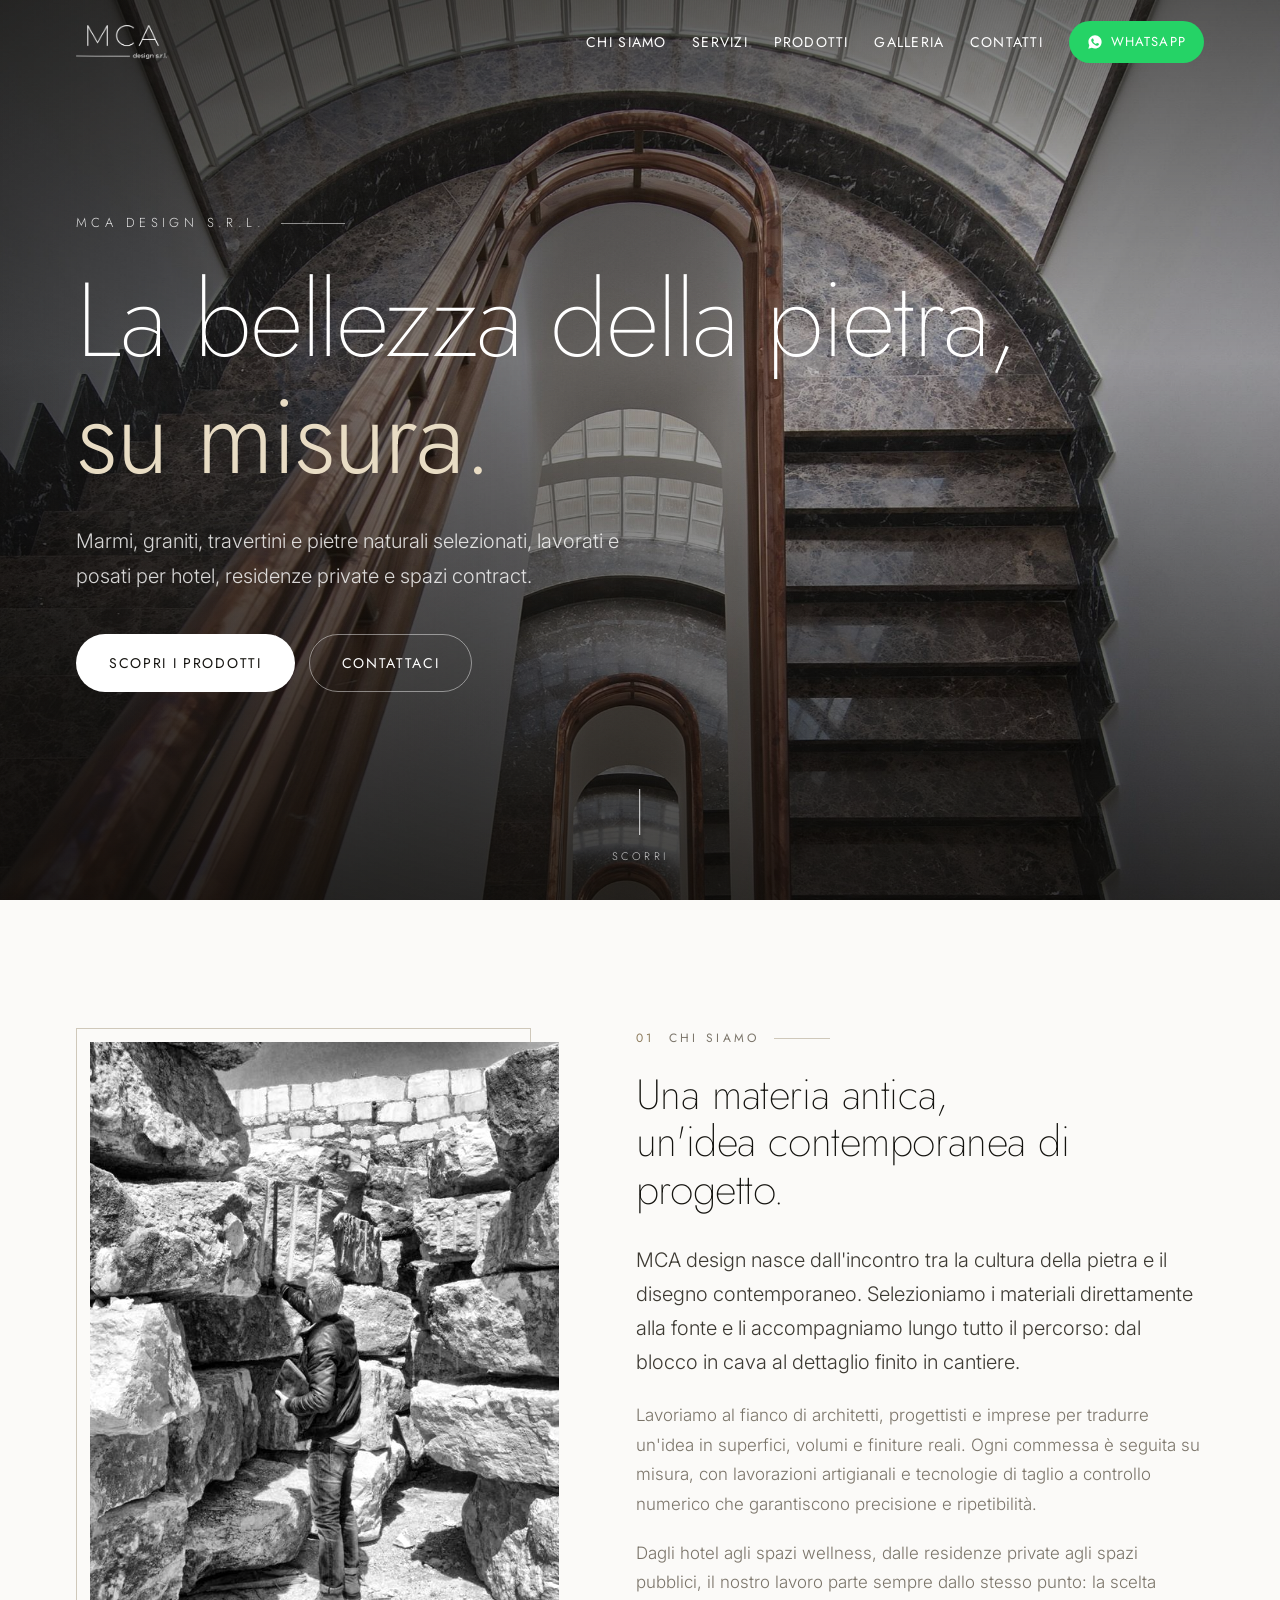
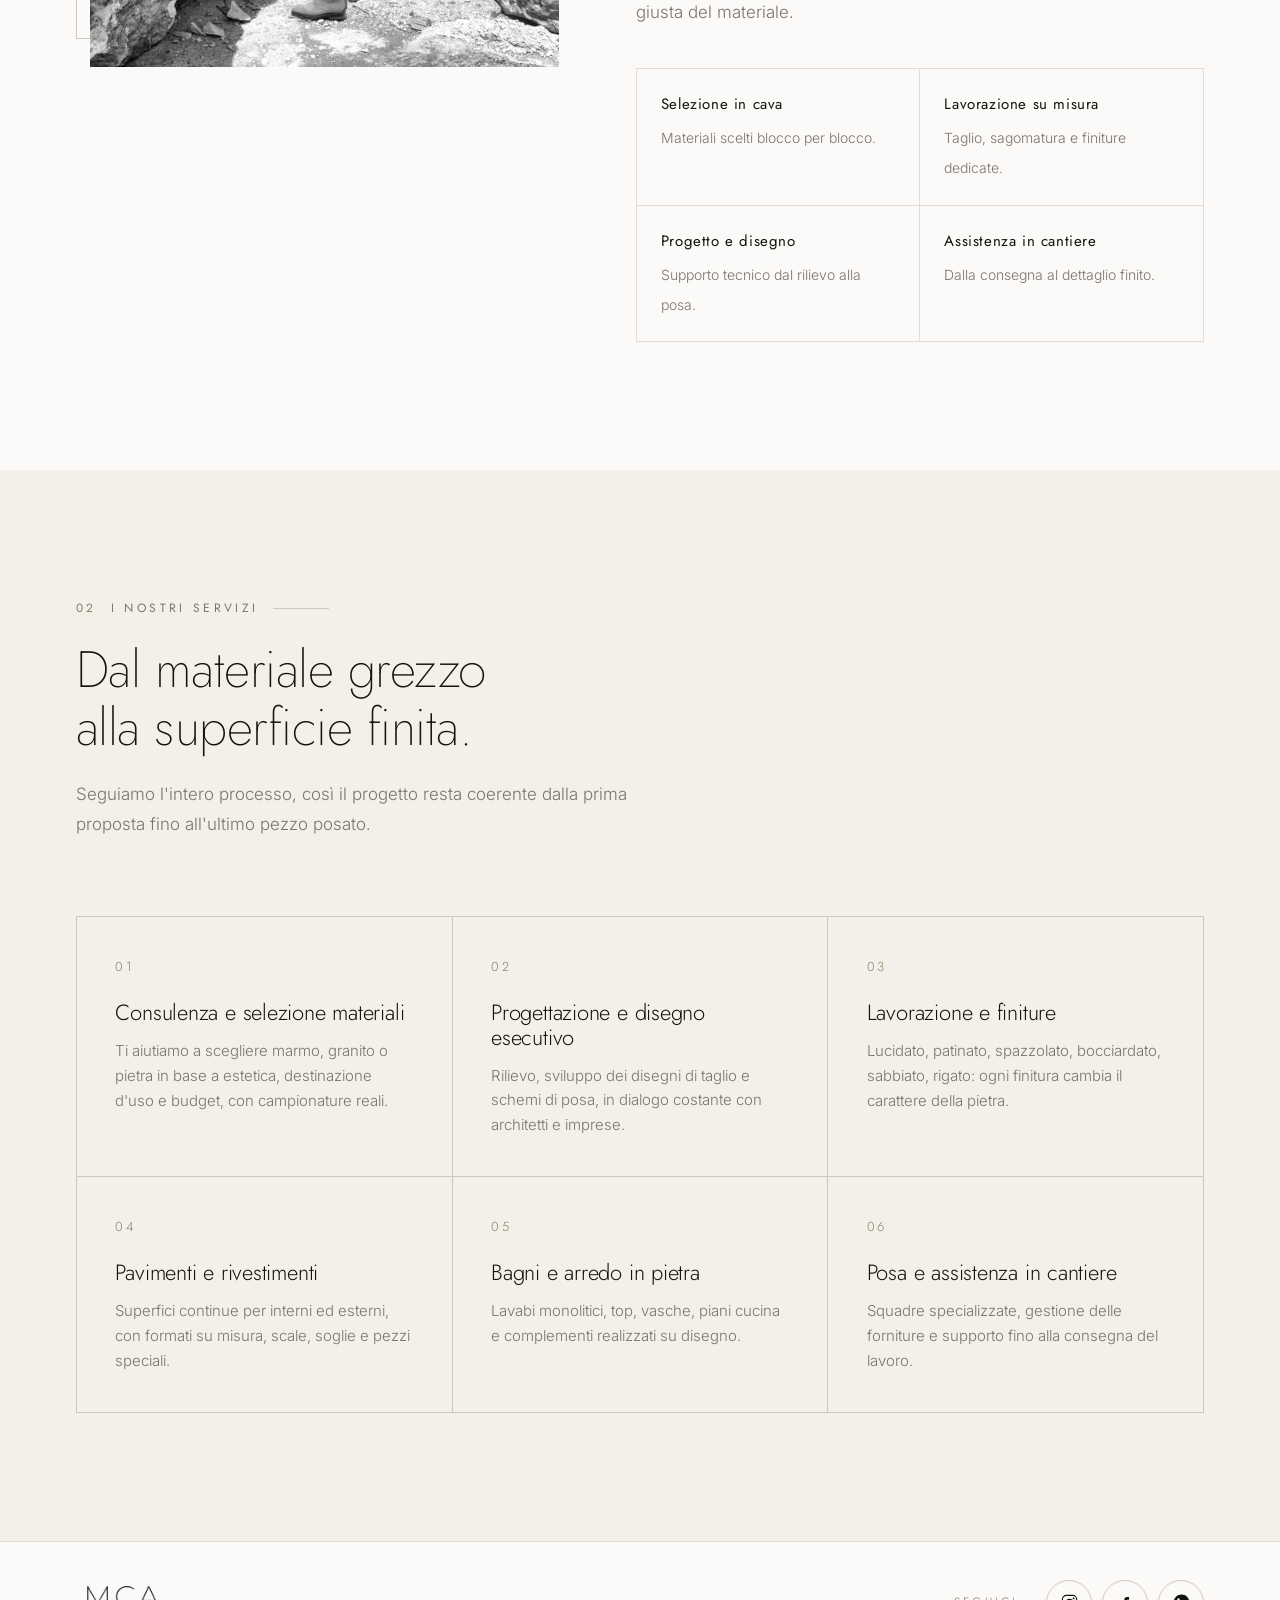
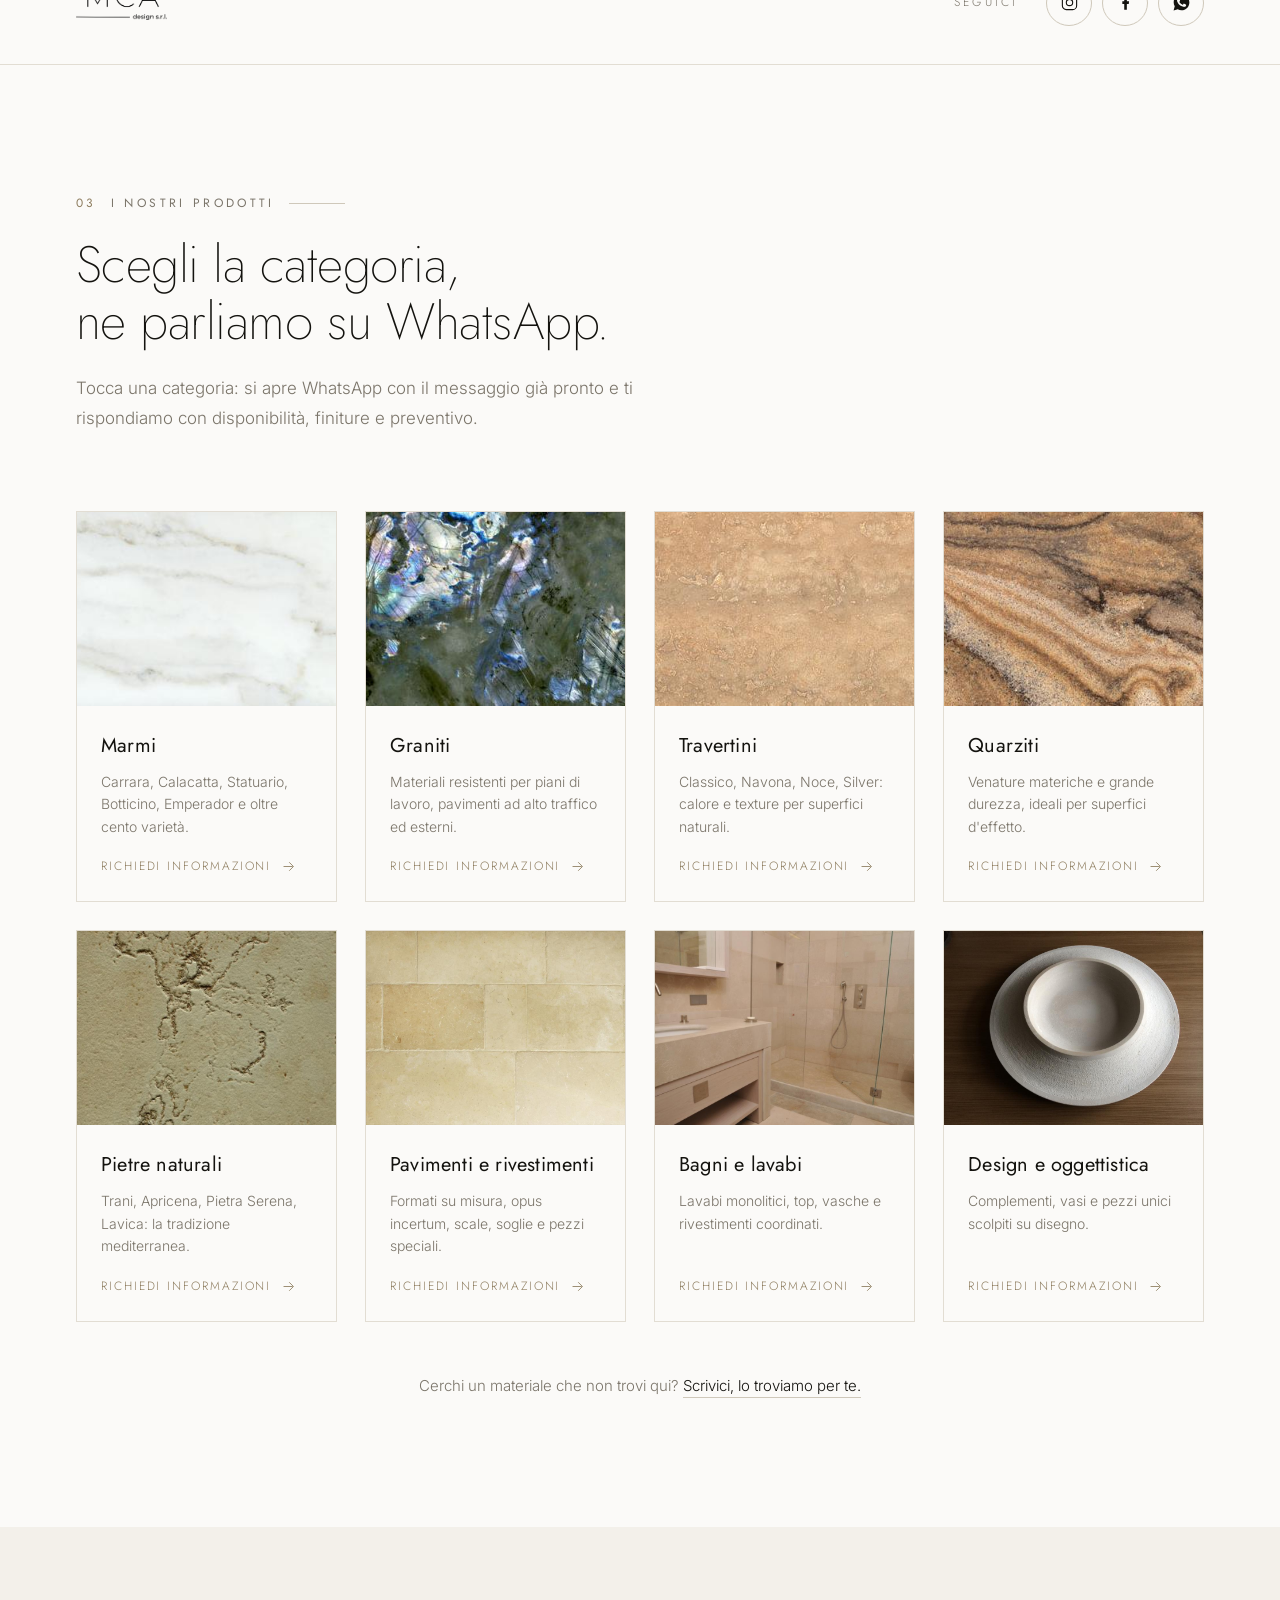
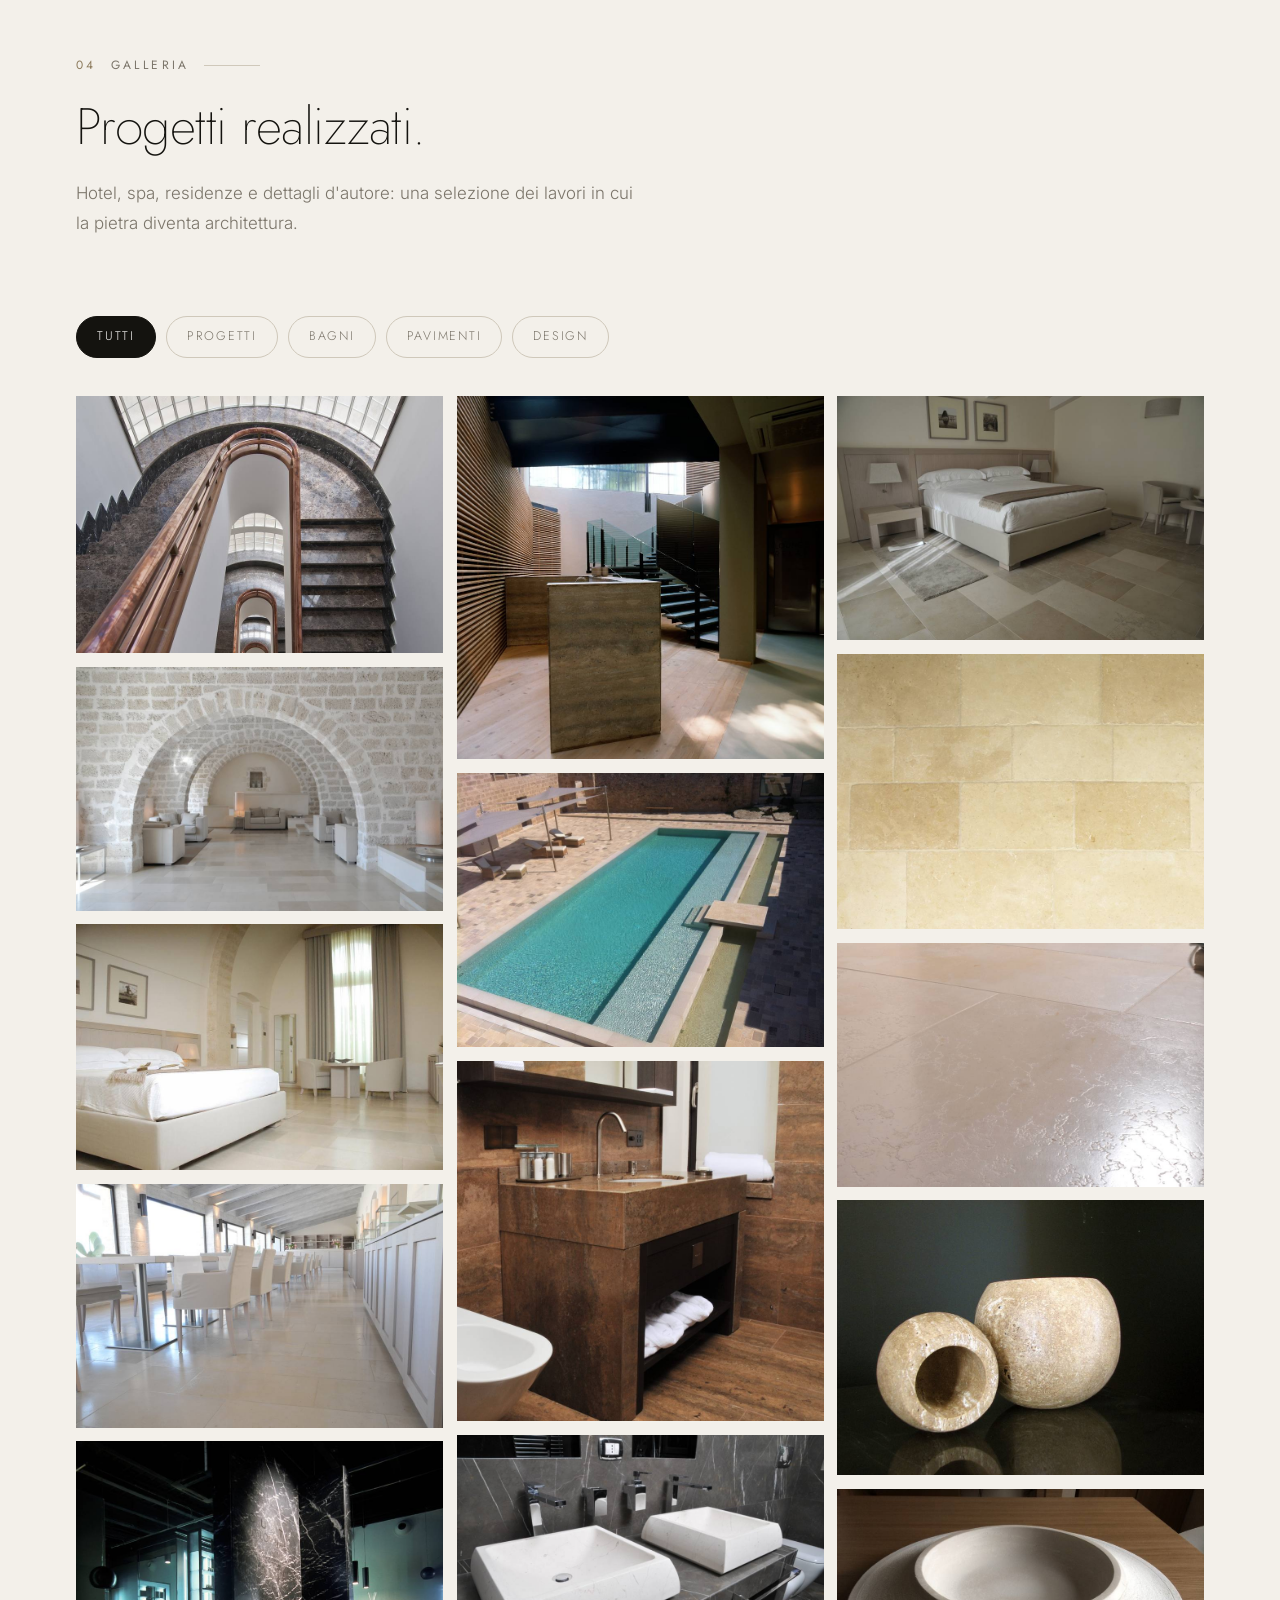
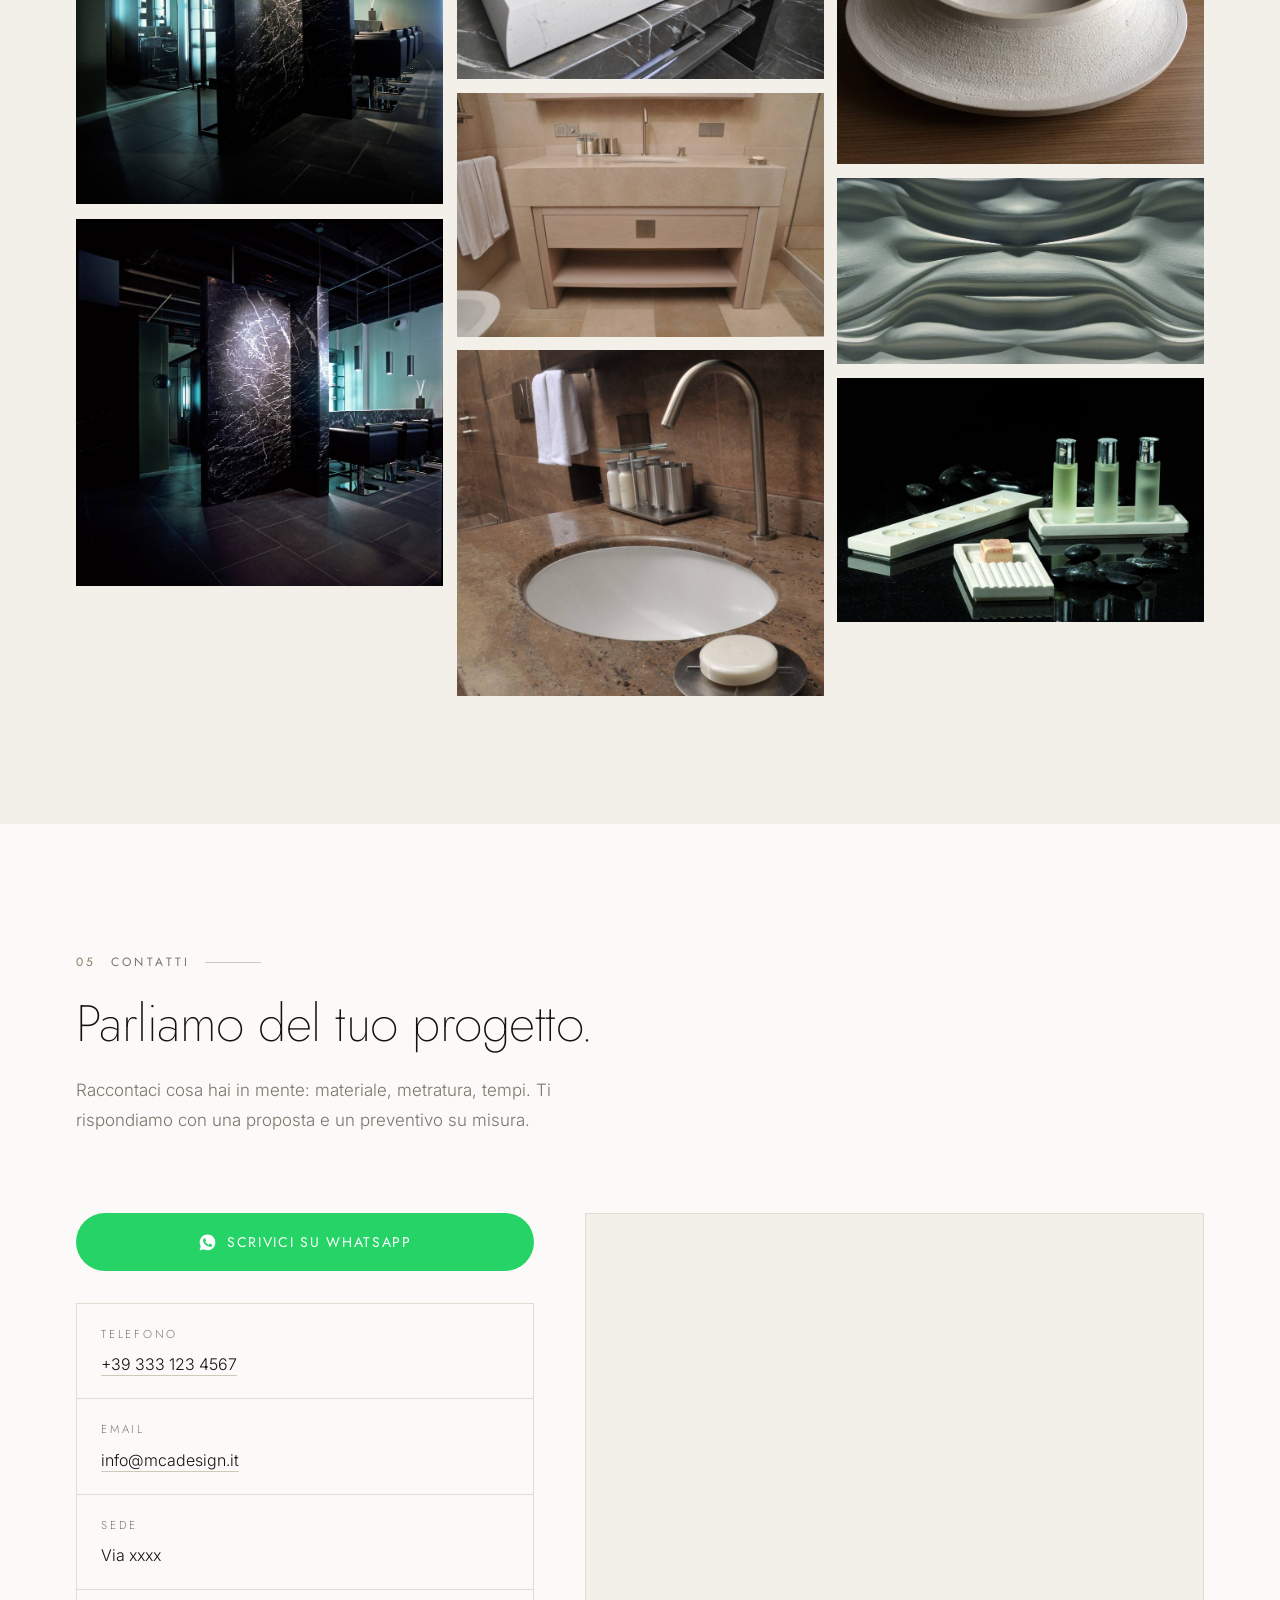
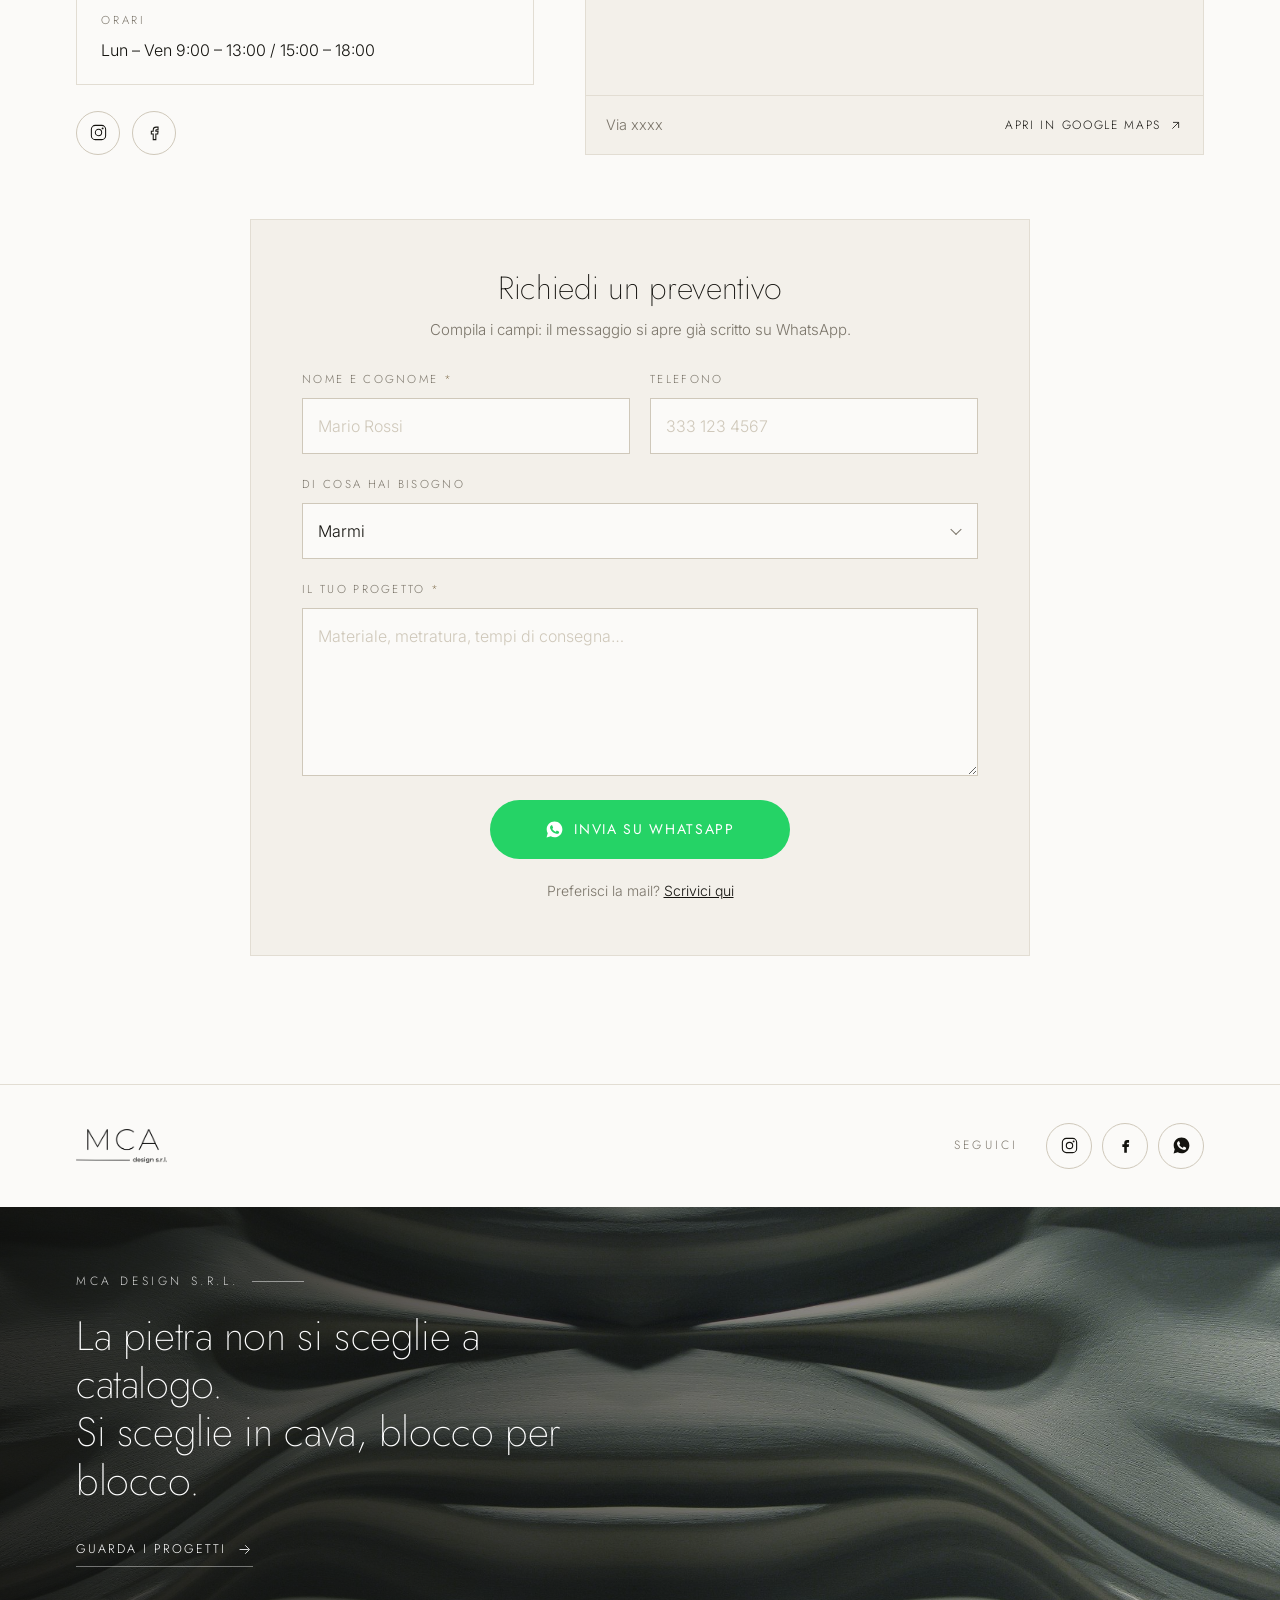
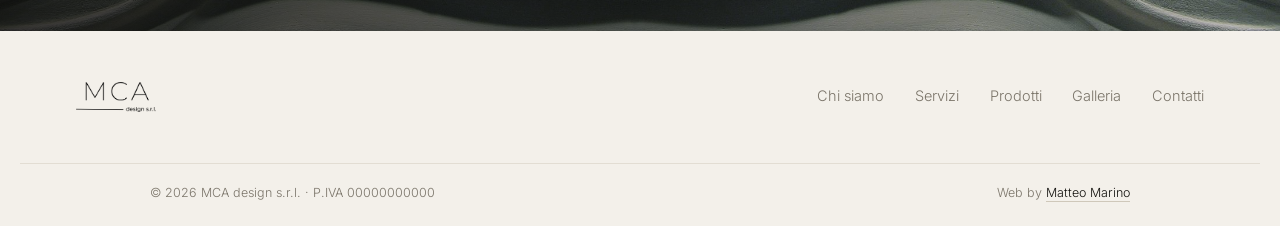
==== commit 66f52899: "v 1.0.0" ====
--- a/index.html
+++ b/index.html
@@ -83,7 +83,7 @@
 
       <div class="about-text">
         <p class="label reveal"><span class="label-num">01</span> Chi siamo</p>
-        <h2 class="reveal">Una materia antica,<br>un'idea contemporanea di progetto.</h2>
+        <h2 class="reveal">Una materia antica, <br>un'idea contemporanea di progetto.</h2>
 
         <p class="lead reveal">
           MCA design nasce dall'incontro tra la cultura della pietra e il disegno contemporaneo.
@@ -157,6 +157,30 @@
     </div>
   </section>
 
+  <!-- ============ SOCIAL ============ -->
+  <section class="social-band" aria-label="Seguici sui social">
+    <div class="shell social-inner">
+      <a class="social-brand" href="#top" aria-label="MCA design s.r.l. — torna all'inizio">
+        <img src="assets/img/logo.png" alt="MCA design s.r.l." width="432" height="162" loading="lazy">
+      </a>
+
+      <div class="social-right">
+        <span class="social-label">Seguici</span>
+        <div class="social-icons">
+          <a data-cfg="ig-link" href="#" aria-label="Instagram di MCA design">
+            <svg class="ico-outline" viewBox="0 0 24 24" aria-hidden="true"><rect x="3" y="3" width="18" height="18" rx="5"/><circle cx="12" cy="12" r="4"/><circle cx="17.2" cy="6.8" r="1.2" fill="currentColor" stroke="none"/></svg>
+          </a>
+          <a data-cfg="fb-link" href="#" aria-label="Facebook di MCA design">
+            <svg viewBox="0 0 24 24" aria-hidden="true"><path d="M14 8.5h2.5V5.2H14c-2.2 0-3.6 1.5-3.6 3.7v1.6H8v3.3h2.4V21h3.3v-7.2h2.4l.4-3.3h-2.8V9.2c0-.5.2-.7.6-.7Z"/></svg>
+          </a>
+          <a href="#" data-wa="Salve, vorrei ricevere informazioni." aria-label="Scrivici su WhatsApp">
+            <svg viewBox="0 0 24 24" aria-hidden="true"><path d="M12.04 2C6.58 2 2.13 6.45 2.13 11.91c0 1.75.46 3.45 1.32 4.95L2 22l5.25-1.38a9.87 9.87 0 0 0 4.79 1.22h.01c5.46 0 9.91-4.45 9.91-9.91C21.96 6.45 17.5 2 12.04 2Zm5.8 14.12c-.25.69-1.44 1.32-1.99 1.37-.53.05-1.02.24-3.44-.72-2.9-1.14-4.74-4.1-4.88-4.29-.14-.19-1.17-1.55-1.17-2.96s.74-2.1 1-2.39c.26-.29.57-.36.76-.36l.54.01c.17 0 .41-.07.64.49.24.57.8 1.98.87 2.13.07.14.12.31.02.5-.09.19-.14.31-.28.48-.14.17-.3.37-.42.5-.14.14-.29.29-.12.57.16.29.73 1.2 1.56 1.94 1.07.95 1.98 1.25 2.26 1.39.28.14.45.12.61-.07.17-.19.71-.83.9-1.11.19-.29.38-.24.64-.14.26.09 1.67.79 1.95.93.29.14.48.21.55.33.07.12.07.69-.18 1.38Z"/></svg>
+          </a>
+        </div>
+      </div>
+    </div>
+  </section>
+
   <!-- ============ PRODOTTI ============ -->
   <section class="section" id="prodotti">
     <div class="shell">
@@ -288,6 +312,7 @@
         </p>
       </header>
 
+      <!-- Info + mappa -->
       <div class="contact">
         <div class="contact-info reveal">
           <a class="btn btn-wa" href="#" data-wa="Salve, vorrei parlare di un progetto.">
@@ -298,19 +323,19 @@
           <dl class="contact-list">
             <div>
               <dt>Telefono</dt>
-              <dd><a data-cfg="tel-link" href="#"><span data-cfg="tel">—</span></a></dd>
+              <dd><a data-cfg="tel-link" href="#"><span data-cfg="tel">&mdash;</span></a></dd>
             </div>
             <div>
               <dt>Email</dt>
-              <dd><a data-cfg="mail-link" href="#"><span data-cfg="mail">—</span></a></dd>
+              <dd><a data-cfg="mail-link" href="#"><span data-cfg="mail">&mdash;</span></a></dd>
             </div>
             <div>
               <dt>Sede</dt>
-              <dd><span data-cfg="address">—</span></dd>
+              <dd><span data-cfg="address">&mdash;</span></dd>
             </div>
             <div>
               <dt>Orari</dt>
-              <dd><span data-cfg="hours">—</span></dd>
+              <dd><span data-cfg="hours">&mdash;</span></dd>
             </div>
           </dl>
 
@@ -324,18 +349,40 @@
           </div>
         </div>
 
-        <form class="contact-form reveal" id="contact-form" novalidate>
-          <div class="field">
-            <label for="f-nome">Nome e cognome</label>
-            <input id="f-nome" name="nome" type="text" autocomplete="name" required>
-          </div>
+        <figure class="contact-map reveal" id="contact-map">
+          <!-- l'iframe viene inserito da script.js, a partire da CONFIG.mappa -->
+          <figcaption>
+            <span data-cfg="address">&mdash;</span>
+            <a data-cfg="maps-link" href="#" target="_blank" rel="noopener noreferrer">
+              Apri in Google Maps
+              <svg viewBox="0 0 24 24" aria-hidden="true"><path d="M7 17 17 7M8 7h9v9"/></svg>
+            </a>
+          </figcaption>
+        </figure>
+      </div>
+
+      <!-- Form, centrato sotto la mappa -->
+      <div class="form-wrap reveal">
+        <form class="contact-form" id="contact-form" novalidate>
+          <header class="form-head">
+            <h3>Richiedi un preventivo</h3>
+            <p>Compila i campi: il messaggio si apre gi&agrave; scritto su WhatsApp.</p>
+          </header>
+
           <div class="field-row">
             <div class="field">
+              <label for="f-nome">Nome e cognome <span class="req" aria-hidden="true">*</span></label>
+              <input id="f-nome" name="nome" type="text" autocomplete="name" placeholder="Mario Rossi" required>
+            </div>
+            <div class="field">
               <label for="f-tel">Telefono</label>
-              <input id="f-tel" name="telefono" type="tel" autocomplete="tel">
-            </div>
-            <div class="field">
-              <label for="f-tipo">Interesse</label>
+              <input id="f-tel" name="telefono" type="tel" autocomplete="tel" placeholder="333 123 4567">
+            </div>
+          </div>
+
+          <div class="field">
+            <label for="f-tipo">Di cosa hai bisogno</label>
+            <div class="select-wrap">
               <select id="f-tipo" name="tipo">
                 <option>Marmi</option>
                 <option>Graniti</option>
@@ -349,30 +396,57 @@
               </select>
             </div>
           </div>
+
           <div class="field">
-            <label for="f-msg">Il tuo progetto</label>
-            <textarea id="f-msg" name="messaggio" rows="5" placeholder="Materiale, metratura, tempi…" required></textarea>
+            <label for="f-msg">Il tuo progetto <span class="req" aria-hidden="true">*</span></label>
+            <textarea id="f-msg" name="messaggio" rows="5"
+                      placeholder="Materiale, metratura, tempi di consegna&hellip;" required></textarea>
           </div>
 
-          <button class="btn btn-dark" type="submit">Invia su WhatsApp</button>
+          <p class="form-error" id="form-error" role="alert" hidden>
+            Compila nome e messaggio per continuare.
+          </p>
+
+          <button class="btn btn-wa form-submit" type="submit">
+            <svg viewBox="0 0 24 24" aria-hidden="true"><path d="M12.04 2C6.58 2 2.13 6.45 2.13 11.91c0 1.75.46 3.45 1.32 4.95L2 22l5.25-1.38a9.87 9.87 0 0 0 4.79 1.22h.01c5.46 0 9.91-4.45 9.91-9.91C21.96 6.45 17.5 2 12.04 2Zm5.8 14.12c-.25.69-1.44 1.32-1.99 1.37-.53.05-1.02.24-3.44-.72-2.9-1.14-4.74-4.1-4.88-4.29-.14-.19-1.17-1.55-1.17-2.96s.74-2.1 1-2.39c.26-.29.57-.36.76-.36l.54.01c.17 0 .41-.07.64.49.24.57.8 1.98.87 2.13.07.14.12.31.02.5-.09.19-.14.31-.28.48-.14.17-.3.37-.42.5-.14.14-.29.29-.12.57.16.29.73 1.2 1.56 1.94 1.07.95 1.98 1.25 2.26 1.39.28.14.45.12.61-.07.17-.19.71-.83.9-1.11.19-.29.38-.24.64-.14.26.09 1.67.79 1.95.93.29.14.48.21.55.33.07.12.07.69-.18 1.38Z"/></svg>
+            Invia su WhatsApp
+          </button>
+
           <p class="form-alt">
             Preferisci la mail? <a data-cfg="mail-link" href="#">Scrivici qui</a>
           </p>
-          <p class="form-error" id="form-error" role="alert" hidden>Compila nome e messaggio per continuare.</p>
         </form>
       </div>
     </div>
   </section>
 
 </main>
+
+<!-- ============ BANDA CON FOTO (fra la striscia social e il footer) ============ -->
+<section class="closing-band" aria-label="MCA design s.r.l.">
+  <div class="closing-media">
+    <img src="assets/img/band.jpg" alt="Parete in pietra naturale sagomata a onde" width="2200" height="1118" loading="lazy">
+  </div>
+
+  <div class="shell closing-inner">
+    <p class="closing-eyebrow">MCA design s.r.l.</p>
+    <p class="closing-claim">
+      La pietra non si sceglie a catalogo.<br>
+      Si sceglie in cava, blocco per blocco.
+    </p>
+    <a class="closing-link" href="#galleria">
+      Guarda i progetti
+      <svg viewBox="0 0 24 24" aria-hidden="true"><path d="M5 12h13M13 6l6 6-6 6"/></svg>
+    </a>
+  </div>
+</section>
 
 <!-- ============ FOOTER ============ -->
 <footer class="site-footer">
-  <div class="shell footer-inner">
-    <div class="footer-brand">
+  <div class="shell footer-top">
+    <a class="footer-logo" href="#top" aria-label="MCA design s.r.l. &mdash; torna all'inizio">
       <img src="assets/img/logo.png" alt="MCA design s.r.l." width="432" height="162" loading="lazy">
-      <p>Marmi, graniti e pietre naturali.<br>Progetti su misura dal blocco al dettaglio.</p>
-    </div>
+    </a>
 
     <nav class="footer-nav" aria-label="Navigazione footer">
       <a href="#chi-siamo">Chi siamo</a>
@@ -381,22 +455,21 @@
       <a href="#galleria">Galleria</a>
       <a href="#contatti">Contatti</a>
     </nav>
-
-    <div class="footer-contact">
-      <a data-cfg="tel-link" href="#"><span data-cfg="tel">—</span></a>
-      <a data-cfg="mail-link" href="#"><span data-cfg="mail">—</span></a>
-      <a href="#" data-wa="Salve, vorrei ricevere informazioni.">WhatsApp</a>
-    </div>
   </div>
 
   <div class="shell footer-bottom">
-    <p>© <span id="year">2026</span> MCA design s.r.l. — Tutti i diritti riservati. <span data-cfg="piva"></span></p>
+    <p>&copy; <span id="year">2026</span> MCA design s.r.l. &middot; <span data-cfg="piva"></span></p>
     <p class="credit">
       Web by
       <a data-cfg="dev-link" href="#" target="_blank" rel="noopener noreferrer">Matteo Marino</a>
     </p>
   </div>
 </footer>
+
+<!-- ============ PULSANTI FLOTTANTI ============ -->
+<a class="tel-float" data-cfg="tel-link" href="#" aria-label="Chiamaci">
+  <svg viewBox="0 0 24 24" aria-hidden="true"><path d="M6.6 10.8a15.1 15.1 0 0 0 6.6 6.6l2.2-2.2c.3-.3.7-.4 1-.2 1.1.4 2.3.6 3.6.6.6 0 1 .4 1 1V20c0 .6-.4 1-1 1C11.1 21 3 12.9 3 3c0-.6.4-1 1-1h3.4c.6 0 1 .4 1 1 0 1.2.2 2.4.6 3.6.1.4 0 .7-.2 1l-2.2 2.2Z"/></svg>
+</a>
 
 <!-- ============ WHATSAPP FLOTTANTE ============ -->
 <a class="wa-float" href="#" data-wa="Salve, vorrei ricevere informazioni." aria-label="Scrivici su WhatsApp">
--- a/style.css
+++ b/style.css
@@ -37,7 +37,9 @@
   font-size:clamp(15px,.55vw + 13.4px,17px);
   line-height:1.75;
   -webkit-font-smoothing:antialiased;
-  overflow-x:hidden;
+  /* "clip" invece di "hidden": non crea un contenitore di scroll,
+     quindi non interferisce con il position:sticky di "Chi siamo". */
+  overflow-x:clip;
 }
 img{ display:block; max-width:100%; height:auto; }
 a{ color:inherit; }
@@ -299,7 +301,7 @@
   transition:transform 1s var(--ease);
 }
 .product:hover .product-img img{ transform:scale(1.06); }
-.product-body{ display:block; padding:22px 24px 24px; flex:1; display:flex; flex-direction:column; }
+.product-body{ display:flex; flex-direction:column; flex:1; padding:22px 24px 24px; }
 .product-name{
   font-family:var(--ff-display); font-size:20px; font-weight:400; letter-spacing:.01em;
   margin-bottom:8px;
@@ -338,6 +340,7 @@
 .filter.is-active{ background:var(--ink); border-color:var(--ink); color:var(--bg); }
 
 .gallery{ columns:3; column-gap:14px; }
+.g-item[hidden]{ display:none; }   /* batte il display:block qui sotto: senza, i filtri non nascondono nulla */
 .g-item{
   display:block; width:100%; margin:0 0 14px; padding:0;
   border:0; background:none; cursor:zoom-in; position:relative; overflow:hidden;
@@ -362,12 +365,13 @@
 .g-item:hover::after, .g-item:focus-visible::after{ opacity:1; }
 .g-item:hover .g-cap, .g-item:focus-visible .g-cap{ opacity:1; transform:none; }
 
-/* ---------- Contatti ---------- */
+/* ---------- Contatti: info + mappa ---------- */
 .contact{
-  display:grid; grid-template-columns:minmax(0,.9fr) minmax(0,1.1fr);
-  gap:clamp(36px,5vw,80px); align-items:start;
-}
-.contact-list{ margin:36px 0 0; display:grid; gap:1px; background:var(--line); border:1px solid var(--line); }
+  display:grid; grid-template-columns:minmax(0,.85fr) minmax(0,1.15fr);
+  gap:clamp(32px,4vw,64px); align-items:stretch;
+}
+.contact-info{ display:flex; flex-direction:column; }
+.contact-list{ margin:32px 0 0; display:grid; gap:1px; background:var(--line); border:1px solid var(--line); }
 .contact-list > div{ background:var(--bg); padding:20px 24px; }
 .contact-list dt{
   font-family:var(--ff-display); font-size:11.5px; letter-spacing:.24em; text-transform:uppercase;
@@ -378,6 +382,7 @@
 .contact-list a:hover{ border-color:var(--ink); }
 
 .socials{ display:flex; gap:12px; margin-top:26px; }
+.socials:empty{ display:none; }
 .socials a{
   width:44px; height:44px; border:1px solid var(--line-2); border-radius:50%;
   display:grid; place-items:center;
@@ -386,77 +391,236 @@
 .socials a:hover{ background:var(--ink); border-color:var(--ink); color:var(--bg); }
 .socials svg{ width:19px; height:19px; fill:none; stroke:currentColor; stroke-width:1.3; }
 
-.contact-form{ display:grid; gap:20px; }
-.field{ display:grid; gap:8px; }
+/* Mappa */
+.contact-map{
+  margin:0; display:flex; flex-direction:column;
+  border:1px solid var(--line); background:var(--bg-alt);
+}
+.contact-map iframe{
+  display:block; width:100%; flex:1; min-height:400px; border:0;
+  filter:grayscale(1) contrast(1.04);
+  transition:filter .5s var(--ease);
+}
+.contact-map:hover iframe, .contact-map:focus-within iframe{ filter:none; }
+.contact-map figcaption{
+  display:flex; flex-wrap:wrap; align-items:center; justify-content:space-between; gap:10px 20px;
+  padding:16px 20px; border-top:1px solid var(--line);
+  font-size:14.5px; color:var(--ink-soft);
+}
+.contact-map figcaption a{
+  display:inline-flex; align-items:center; gap:7px;
+  font-family:var(--ff-display); font-size:12px; letter-spacing:.14em; text-transform:uppercase;
+  color:var(--ink); text-decoration:none; white-space:nowrap;
+}
+.contact-map figcaption a svg{
+  width:15px; height:15px; fill:none; stroke:currentColor; stroke-width:1.3;
+  transition:transform .35s var(--ease);
+}
+.contact-map figcaption a:hover svg{ transform:translate(2px,-2px); }
+
+/* ---------- Contatti: form ---------- */
+.form-wrap{ margin-top:clamp(36px,5vw,68px); }
+
+.contact-form{
+  max-width:780px; margin-inline:auto;
+  background:var(--bg-alt); border:1px solid var(--line);
+  padding:clamp(26px,4vw,52px);
+  display:grid; gap:20px;
+}
+.form-head{ text-align:center; margin-bottom:6px; }
+.form-head h3{ font-size:clamp(23px,2.6vw,32px); font-weight:200; margin-bottom:10px; }
+.form-head p{ margin:0; color:var(--ink-soft); font-size:15px; }
+
+.field{ display:grid; gap:9px; }
 .field-row{ display:grid; grid-template-columns:repeat(2,minmax(0,1fr)); gap:20px; }
 .field label{
   font-family:var(--ff-display); font-size:11.5px; letter-spacing:.2em; text-transform:uppercase;
   color:var(--ink-soft);
 }
+.req{ color:var(--accent); }
+
 .field input, .field select, .field textarea{
   font:inherit; font-size:16px; color:var(--ink);
-  background:transparent; border:0; border-bottom:1px solid var(--line-2);
-  padding:10px 2px; border-radius:0;
+  background:var(--bg); border:1px solid var(--line-2); border-radius:0;
+  padding:13px 15px; width:100%;
+  transition:border-color .3s var(--ease), box-shadow .3s var(--ease);
+}
+.field input::placeholder, .field textarea::placeholder{ color:var(--line-2); }
+.field textarea{ resize:vertical; min-height:130px; }
+.field input:focus, .field select:focus, .field textarea:focus{
+  outline:none; border-color:var(--ink); box-shadow:0 0 0 3px rgba(141,124,94,.14);
+}
+
+/* Select con freccia disegnata a mano (appearance:none toglie quella di sistema) */
+.select-wrap{ position:relative; }
+.select-wrap::after{
+  content:''; position:absolute; right:18px; top:50%; width:8px; height:8px;
+  border-right:1px solid var(--ink-soft); border-bottom:1px solid var(--ink-soft);
+  transform:translateY(-70%) rotate(45deg); pointer-events:none;
+}
+.field select{ appearance:none; -webkit-appearance:none; cursor:pointer; padding-right:44px; }
+
+.form-submit{ justify-self:center; min-width:min(300px,100%); margin-top:4px; }
+.form-alt{ margin:0; text-align:center; font-size:14px; color:var(--ink-soft); }
+.form-alt a{ color:var(--ink); }
+.form-error{
+  margin:0; text-align:center; font-size:14px; color:#b3352c;
+  background:rgba(179,53,44,.07); border:1px solid rgba(179,53,44,.2); padding:10px 14px;
+}
+
+/* ==========================================================================
+   Banda social (fra Servizi e Prodotti) — striscia chiara, non un blocco pieno
+   ========================================================================== */
+.social-band{
+  background:var(--bg);
+  border-top:1px solid var(--line);
+  border-bottom:1px solid var(--line);
+}
+.social-inner{
+  display:flex; align-items:center; justify-content:space-between; gap:24px;
+  padding-block:clamp(24px,3vw,38px);
+}
+.social-brand img{ height:34px; width:auto; }
+
+.social-right{ display:flex; align-items:center; gap:clamp(14px,2.2vw,28px); }
+.social-label{
+  font-family:var(--ff-display); font-size:12px; letter-spacing:.26em; text-transform:uppercase;
+  color:var(--ink-soft); white-space:nowrap;
+}
+.social-icons{ display:flex; gap:10px; }
+.social-icons a{
+  width:46px; height:46px; border-radius:50%;
+  border:1px solid var(--line-2);
+  display:grid; place-items:center; color:var(--ink);
+  transition:background .3s var(--ease), color .3s var(--ease),
+             border-color .3s var(--ease), transform .3s var(--ease);
+}
+.social-icons a:hover{
+  background:var(--ink); color:var(--bg); border-color:var(--ink);
+  transform:translateY(-2px);
+}
+.social-icons svg{ width:19px; height:19px; fill:currentColor; }
+.social-icons svg.ico-outline{ fill:none; stroke:currentColor; stroke-width:1.4; }
+
+/* La copia sopra il footer: niente riga sotto, altrimenti si sommerebbe
+   al bordo superiore del footer e si vedrebbe una doppia linea. */
+.social-band--pre-footer{ border-bottom:0; }
+
+/* ==========================================================================
+   Banda con foto (fra la striscia social e il footer)
+   ========================================================================== */
+.closing-band{
+  position:relative; overflow:hidden;
+  display:flex; align-items:center;
+  min-height:clamp(300px,32vw,440px);
+  color:#fff;
+}
+.closing-media{ position:absolute; inset:0; }
+.closing-media img{ width:100%; height:100%; object-fit:cover; object-position:center; }
+.closing-media::after{
+  content:''; position:absolute; inset:0;
+  background:linear-gradient(90deg,
+    rgba(10,9,7,.82) 0%, rgba(10,9,7,.58) 45%, rgba(10,9,7,.24) 100%);
+}
+
+.closing-inner{ position:relative; z-index:1; padding-block:clamp(44px,5vw,72px); }
+.closing-eyebrow{
+  font-family:var(--ff-display); font-size:12px; letter-spacing:.3em; text-transform:uppercase;
+  margin:0 0 20px; opacity:.8;
+  display:flex; align-items:center; gap:14px;
+}
+.closing-eyebrow::after{ content:''; height:1px; width:52px; background:currentColor; opacity:.6; }
+
+.closing-claim{
+  font-family:var(--ff-display); font-weight:200;
+  font-size:clamp(23px,3.2vw,44px); line-height:1.18; letter-spacing:-.01em;
+  margin:0 0 28px; max-width:24ch;
+}
+.closing-link{
+  display:inline-flex; align-items:center; gap:10px;
+  font-family:var(--ff-display); font-size:12.5px; letter-spacing:.16em; text-transform:uppercase;
+  color:#fff; text-decoration:none;
+  padding-bottom:5px; border-bottom:1px solid rgba(255,255,255,.4);
+  transition:border-color .35s var(--ease);
+}
+.closing-link:hover{ border-color:#fff; }
+.closing-link svg{
+  width:17px; height:17px; fill:none; stroke:currentColor; stroke-width:1.2;
+  transition:transform .35s var(--ease);
+}
+.closing-link:hover svg{ transform:translateX(5px); }
+
+/* ==========================================================================
+   Footer — essenziale: recapiti, mappa e social stanno già poco sopra,
+   qui bastano il marchio, i link e la riga legale.
+   ========================================================================== */
+.site-footer{ background:var(--bg-alt); color:var(--ink-soft); }
+
+.footer-top{
+  display:flex; align-items:center; justify-content:space-between;
+  flex-wrap:wrap; gap:20px 40px;
+  padding-block:clamp(36px,4vw,56px);
+}
+.footer-logo img{ height:30px; width:auto; }
+
+.footer-nav{ display:flex; flex-wrap:wrap; gap:8px clamp(20px,2.4vw,34px); }
+.footer-nav a{
+  position:relative; text-decoration:none; font-size:14.5px; color:var(--ink-soft);
+  padding-bottom:3px; transition:color .3s var(--ease);
+}
+.footer-nav a::after{
+  content:''; position:absolute; left:0; bottom:0; height:1px; width:0;
+  background:var(--ink); transition:width .3s var(--ease);
+}
+.footer-nav a:hover{ color:var(--ink); }
+.footer-nav a:hover::after{ width:100%; }
+
+.footer-bottom{
+  display:flex; flex-wrap:wrap; gap:8px 24px; justify-content:space-between; align-items:center;
+  border-top:1px solid var(--line);
+  padding-block:18px 22px;
+  /* spazio per i due pulsanti flottanti (telefono a sinistra, WhatsApp a destra) */
+  padding-inline:calc(var(--gut) + 74px);
+}
+.footer-bottom p{ margin:0; font-size:12.5px; color:var(--ink-soft); }
+.credit a{
+  color:var(--ink); text-decoration:none;
+  border-bottom:1px solid var(--line-2); padding-bottom:1px;
   transition:border-color .3s var(--ease);
 }
-.field select{ appearance:none; cursor:pointer; }
-.field textarea{ resize:vertical; }
-.field input:focus, .field select:focus, .field textarea:focus{
-  outline:none; border-bottom-color:var(--ink);
-}
-.contact-form .btn{ justify-self:start; }
-.form-alt{ margin:0; font-size:14px; color:var(--ink-soft); }
-.form-alt a{ color:var(--ink); }
-.form-error{ margin:0; font-size:14px; color:#b3352c; }
-
-/* ==========================================================================
-   Footer
-   ========================================================================== */
-.site-footer{ background:var(--ink); color:rgba(251,250,248,.72); padding-top:clamp(56px,7vw,88px); }
-.footer-inner{
-  display:grid; grid-template-columns:1.4fr 1fr 1fr; gap:clamp(32px,4vw,64px);
-  padding-bottom:clamp(40px,5vw,64px);
-}
-.footer-brand img{ height:36px; width:auto; filter:invert(1) brightness(2); margin-bottom:22px; }
-.footer-brand p{ margin:0; font-size:14.5px; line-height:1.7; max-width:34ch; }
-
-.footer-nav, .footer-contact{ display:flex; flex-direction:column; gap:12px; align-items:flex-start; }
-.footer-nav a, .footer-contact a{
-  text-decoration:none; font-size:14.5px;
-  transition:color .3s var(--ease);
-}
-.footer-nav a:hover, .footer-contact a:hover{ color:#fff; }
-
-.footer-bottom{
-  display:flex; flex-wrap:wrap; gap:12px 24px; justify-content:space-between; align-items:center;
-  border-top:1px solid rgba(251,250,248,.14);
-  padding-block:24px 28px;
-  padding-right:calc(var(--gut) + 74px); /* spazio per il pulsante WhatsApp flottante */
-}
-.footer-bottom p{ margin:0; font-size:13px; }
-.credit a{
-  color:#fff; text-decoration:none;
-  border-bottom:1px solid rgba(255,255,255,.35); padding-bottom:1px;
-  transition:border-color .3s var(--ease);
-}
-.credit a:hover{ border-color:#fff; }
+.credit a:hover{ border-color:var(--ink); }
 
 /* ==========================================================================
    WhatsApp flottante
    ========================================================================== */
-.wa-float{
-  position:fixed; right:20px; bottom:20px; z-index:90;
+.wa-float, .tel-float{
+  position:fixed; bottom:20px; z-index:90;
   width:56px; height:56px; border-radius:50%;
-  background:var(--wa); color:#fff;
+  color:#fff;
   display:grid; place-items:center;
-  box-shadow:0 12px 30px -10px rgba(37,211,102,.75);
   opacity:0; visibility:hidden; transform:translateY(16px) scale(.9);
   transition:opacity .4s var(--ease), transform .4s var(--ease),
              visibility .4s var(--ease), background .3s var(--ease);
 }
-.wa-float.show{ opacity:1; visibility:visible; transform:none; }
+.wa-float.show, .tel-float.show{ opacity:1; visibility:visible; transform:none; }
+.wa-float svg, .tel-float svg{ width:30px; height:30px; fill:currentColor; }
+
+/* WhatsApp: in basso a destra */
+.wa-float{
+  right:20px;
+  background:var(--wa);
+  box-shadow:0 12px 30px -10px rgba(37,211,102,.75);
+}
 .wa-float:hover{ background:var(--wa-dark); }
-.wa-float svg{ width:30px; height:30px; fill:currentColor; }
+
+/* Telefono: in basso a sinistra */
+.tel-float{
+  left:20px;
+  background:var(--ink);
+  box-shadow:0 12px 30px -10px rgba(20,19,15,.65);
+}
+.tel-float:hover{ background:var(--accent); }
+.tel-float svg{ width:26px; height:26px; }
 
 /* ==========================================================================
    Lightbox
@@ -499,14 +663,14 @@
 /* ---------- Tablet largo ---------- */
 @media (max-width:1100px){
   .gallery{ columns:2; }
-  .footer-inner{ grid-template-columns:1fr 1fr; }
-  .footer-brand{ grid-column:1 / -1; }
 }
 
 /* ---------- Tablet ---------- */
 @media (max-width:900px){
   .about{ grid-template-columns:1fr; }
-  .about-media{ position:static; max-width:460px; }
+  /* NON static, altrimenti la cornice ::before si stacca dalla foto;
+     ma serve azzerare il "top" dello sticky desktop, se no scende sul testo. */
+  .about-media{ position:relative; top:auto; max-width:460px; }
   .about-media img{ aspect-ratio:4/3; }
   .contact{ grid-template-columns:1fr; }
 }
@@ -514,6 +678,13 @@
 /* ---------- Menu mobile ---------- */
 @media (max-width:820px){
   :root{ --header-h:62px; }
+
+  /* Niente backdrop-filter su mobile: renderebbe l'header il contenitore
+     del menu fixed, schiacciandolo nell'altezza della barra. */
+  .site-header.scrolled{
+    background:var(--bg);
+    backdrop-filter:none; -webkit-backdrop-filter:none;
+  }
 
   .burger{ display:block; }
   .nav{
@@ -535,7 +706,6 @@
   body.nav-open{ overflow:hidden; }
 
   .values{ grid-template-columns:1fr; }
-  .footer-inner{ grid-template-columns:1fr; }
 }
 
 /* ==========================================================================
@@ -556,8 +726,7 @@
   .burger{ width:36px; height:36px; margin-right:-8px; }
   .burger span{ width:19px; margin:4.5px auto; }
 
-  /* --- Hero --- */
-  .hero{ min-height:82svh; }
+  /* --- Hero: resta a tutto schermo anche su mobile --- */
   .hero-inner{ padding-block:calc(var(--header-h) + 28px) 84px; }
   .hero-eyebrow{ font-size:9.5px; letter-spacing:.2em; margin-bottom:14px; }
   .hero-eyebrow::after{ width:30px; }
@@ -619,8 +788,8 @@
   .g-item{ margin-bottom:8px; }
   .g-cap{ left:8px; right:8px; bottom:7px; font-size:9.5px; letter-spacing:.03em; }
 
-  /* --- Contatti --- */
-  .contact{ gap:28px; }
+  /* --- Contatti: info + mappa --- */
+  .contact{ gap:24px; }
   .contact-list{ margin-top:20px; }
   .contact-list > div{ padding:12px 15px; }
   .contact-list dt{ font-size:9px; letter-spacing:.18em; margin-bottom:3px; }
@@ -628,27 +797,69 @@
   .socials{ margin-top:16px; gap:8px; }
   .socials a{ width:36px; height:36px; }
   .socials svg{ width:15px; height:15px; }
-  .contact-form{ gap:14px; }
-  .field{ gap:6px; }
-  .field-row{ grid-template-columns:1fr; gap:14px; }
+
+  .contact-map iframe{ min-height:260px; filter:none; }   /* su touch non c'è hover: mappa subito a colori */
+  .contact-map figcaption{ padding:12px 14px; font-size:12.5px; gap:8px 14px; }
+  .contact-map figcaption a{ font-size:10px; letter-spacing:.11em; }
+  .contact-map figcaption a svg{ width:13px; height:13px; }
+
+  /* --- Contatti: form --- */
+  .form-wrap{ margin-top:28px; }
+  .contact-form{ padding:22px 18px 26px; gap:16px; }
+  .form-head{ margin-bottom:2px; }
+  .form-head h3{ font-size:20px; margin-bottom:6px; }
+  .form-head p{ font-size:13px; }
+  .field{ gap:7px; }
+  .field-row{ grid-template-columns:1fr; gap:16px; }
   .field label{ font-size:9.5px; letter-spacing:.16em; }
-  .field input, .field select, .field textarea{ font-size:16px; padding:7px 2px; } /* 16px evita lo zoom su iOS */
-  .field textarea{ min-height:96px; }
-  .form-alt, .form-error{ font-size:12px; }
+  .field input, .field select, .field textarea{ font-size:16px; padding:11px 13px; } /* 16px evita lo zoom su iOS */
+  .field textarea{ min-height:110px; }
+  .select-wrap::after{ right:15px; width:7px; height:7px; }
+  .form-submit{ width:100%; min-width:0; }
+  .form-alt{ font-size:12.5px; }
+  .form-error{ font-size:12.5px; padding:9px 12px; }
 
   /* --- Footer --- */
-  .site-footer{ padding-top:38px; }
-  .footer-inner{ gap:22px; padding-bottom:26px; }
-  .footer-brand img{ height:24px; margin-bottom:12px; }
-  .footer-brand p{ font-size:12.5px; line-height:1.6; }
-  .footer-nav, .footer-contact{ gap:8px; }
-  .footer-nav a, .footer-contact a{ font-size:12.5px; }
-  .footer-bottom{ padding-block:14px 18px; padding-right:calc(var(--gut) + 56px); }
-  .footer-bottom p{ font-size:10.5px; }
-
-  /* --- WhatsApp flottante + lightbox --- */
-  .wa-float{ width:46px; height:46px; right:12px; bottom:12px; }
+  .footer-top{
+    flex-direction:column; align-items:center; text-align:center;
+    gap:18px; padding-block:30px;
+  }
+  .footer-logo img{ height:24px; }
+  .footer-nav{ justify-content:center; gap:6px 18px; }
+  .footer-nav a{ font-size:12.5px; }
+  /* Su telefono la barra è troppo stretta per stare fra i due pulsanti:
+     invece di comprimerla, la stacco in verticale. */
+  .footer-bottom{ padding:14px var(--gut) 76px; text-align:center; justify-content:center; }
+  .footer-bottom p{ font-size:11px; }
+
+  /* --- Banda con foto --- */
+  .closing-band{ min-height:230px; }
+  .closing-media::after{
+    background:linear-gradient(180deg, rgba(10,9,7,.55) 0%, rgba(10,9,7,.78) 100%);
+  }
+  .closing-inner{ padding-block:36px; }
+  .closing-eyebrow{ font-size:9.5px; letter-spacing:.22em; margin-bottom:14px; }
+  .closing-eyebrow::after{ width:32px; }
+  .closing-claim{ font-size:20px; margin-bottom:20px; max-width:26ch; }
+  .closing-claim br{ display:none; }
+  .closing-link{ font-size:10.5px; letter-spacing:.12em; gap:8px; }
+  .closing-link svg{ width:14px; height:14px; }
+
+  /* --- Banda social --- */
+  .social-inner{ padding-block:22px; gap:14px; }
+  .social-brand img{ height:24px; }
+  .social-right{ gap:12px; }
+  .social-label{ display:none; }          /* su telefono le icone parlano da sole */
+  .social-icons{ gap:8px; }
+  .social-icons a{ width:40px; height:40px; }
+  .social-icons svg{ width:17px; height:17px; }
+
+  /* --- Pulsanti flottanti + lightbox --- */
+  .wa-float, .tel-float{ width:46px; height:46px; bottom:12px; }
+  .wa-float{ right:12px; }
+  .tel-float{ left:12px; }
   .wa-float svg{ width:23px; height:23px; }
+  .tel-float svg{ width:21px; height:21px; }
   .lb-close{ top:8px; right:10px; font-size:28px; width:38px; height:38px; }
   .lb-nav{ font-size:30px; width:36px; height:52px; }
   .lb-figure{ gap:12px; }
@@ -661,7 +872,6 @@
   :root{ --gut:14px; }
 
   body{ font-size:13px; }
-  .hero{ min-height:78svh; }
   .hero-title{ font-size:24px; }
   .hero-sub{ font-size:12.5px; }
   .btn{ font-size:11px; padding:11px 18px; }
@@ -677,6 +887,8 @@
   .gallery{ column-gap:7px; }
   .g-item{ margin-bottom:7px; }
   .contact-list > div{ padding:11px 13px; }
+  .contact-map iframe{ min-height:220px; }
+  .contact-form{ padding:20px 16px 24px; }
   .footer-bottom p{ font-size:10px; }
 }
 
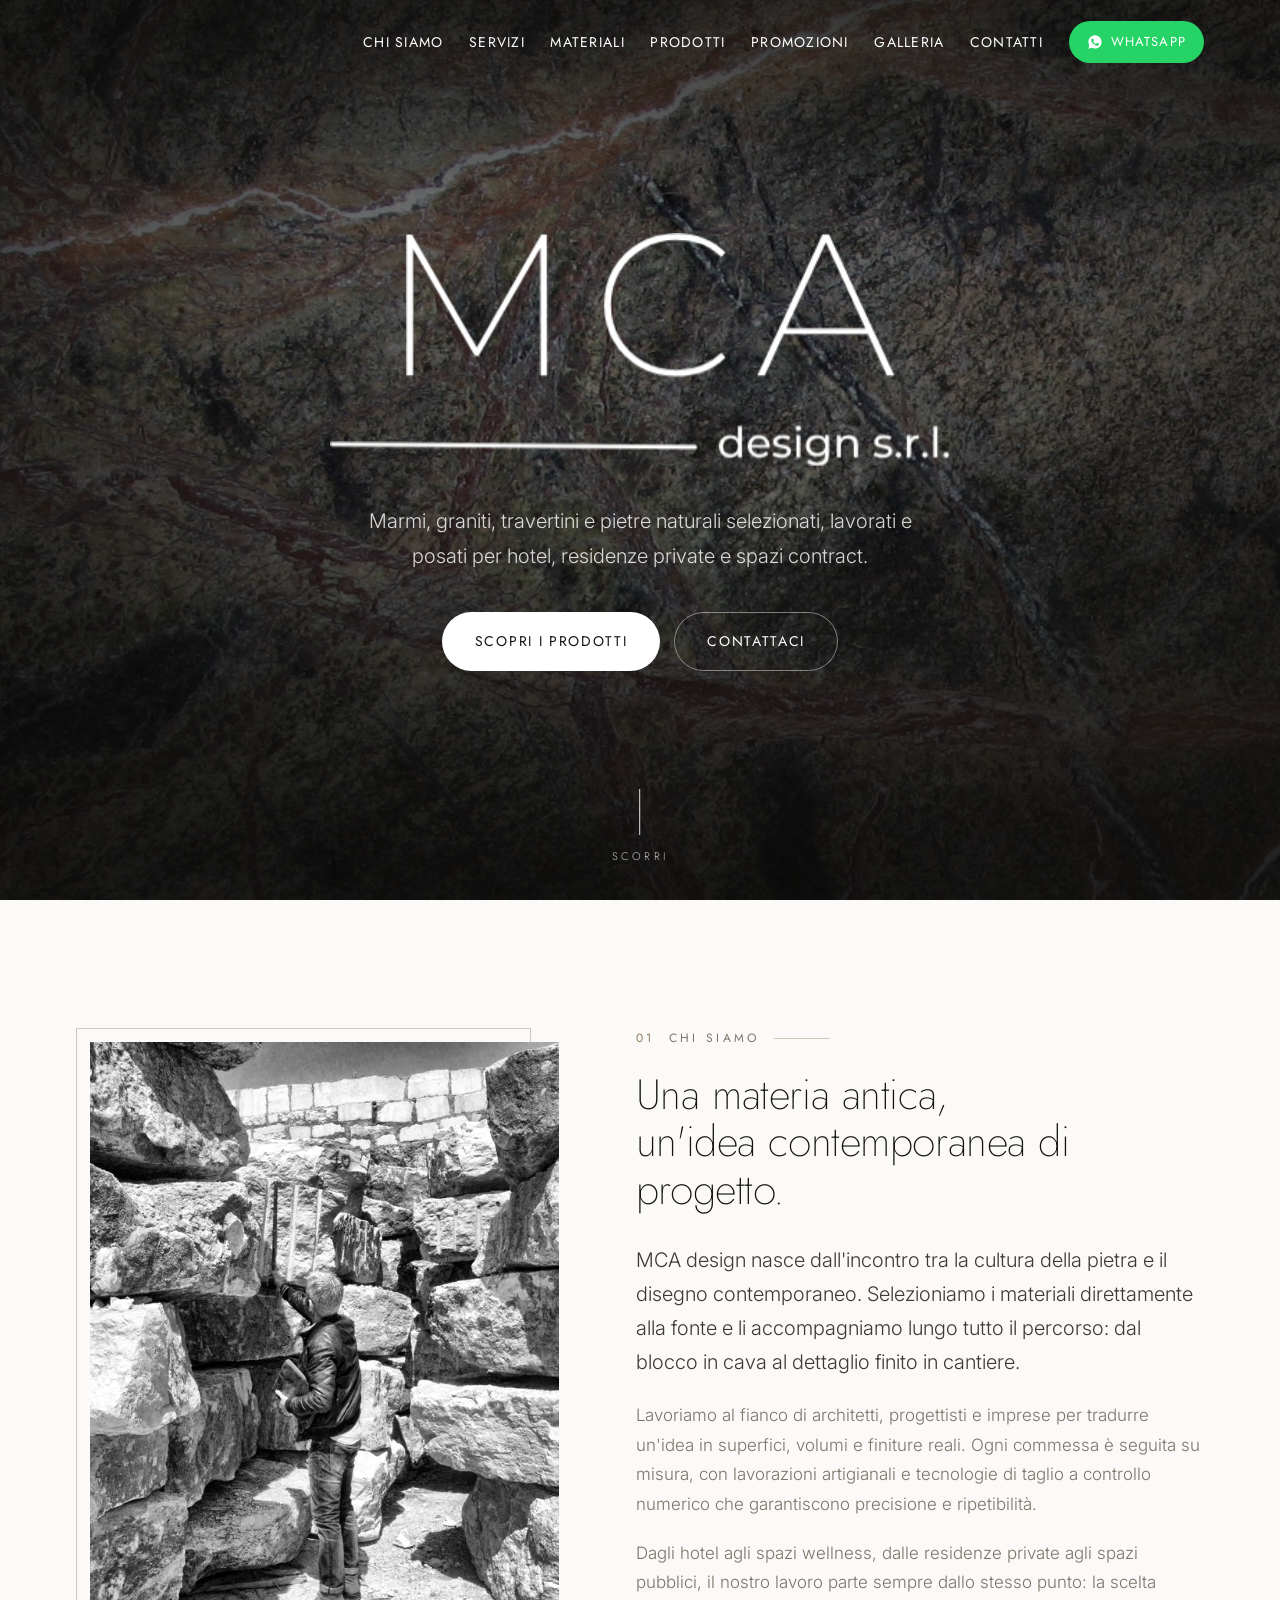
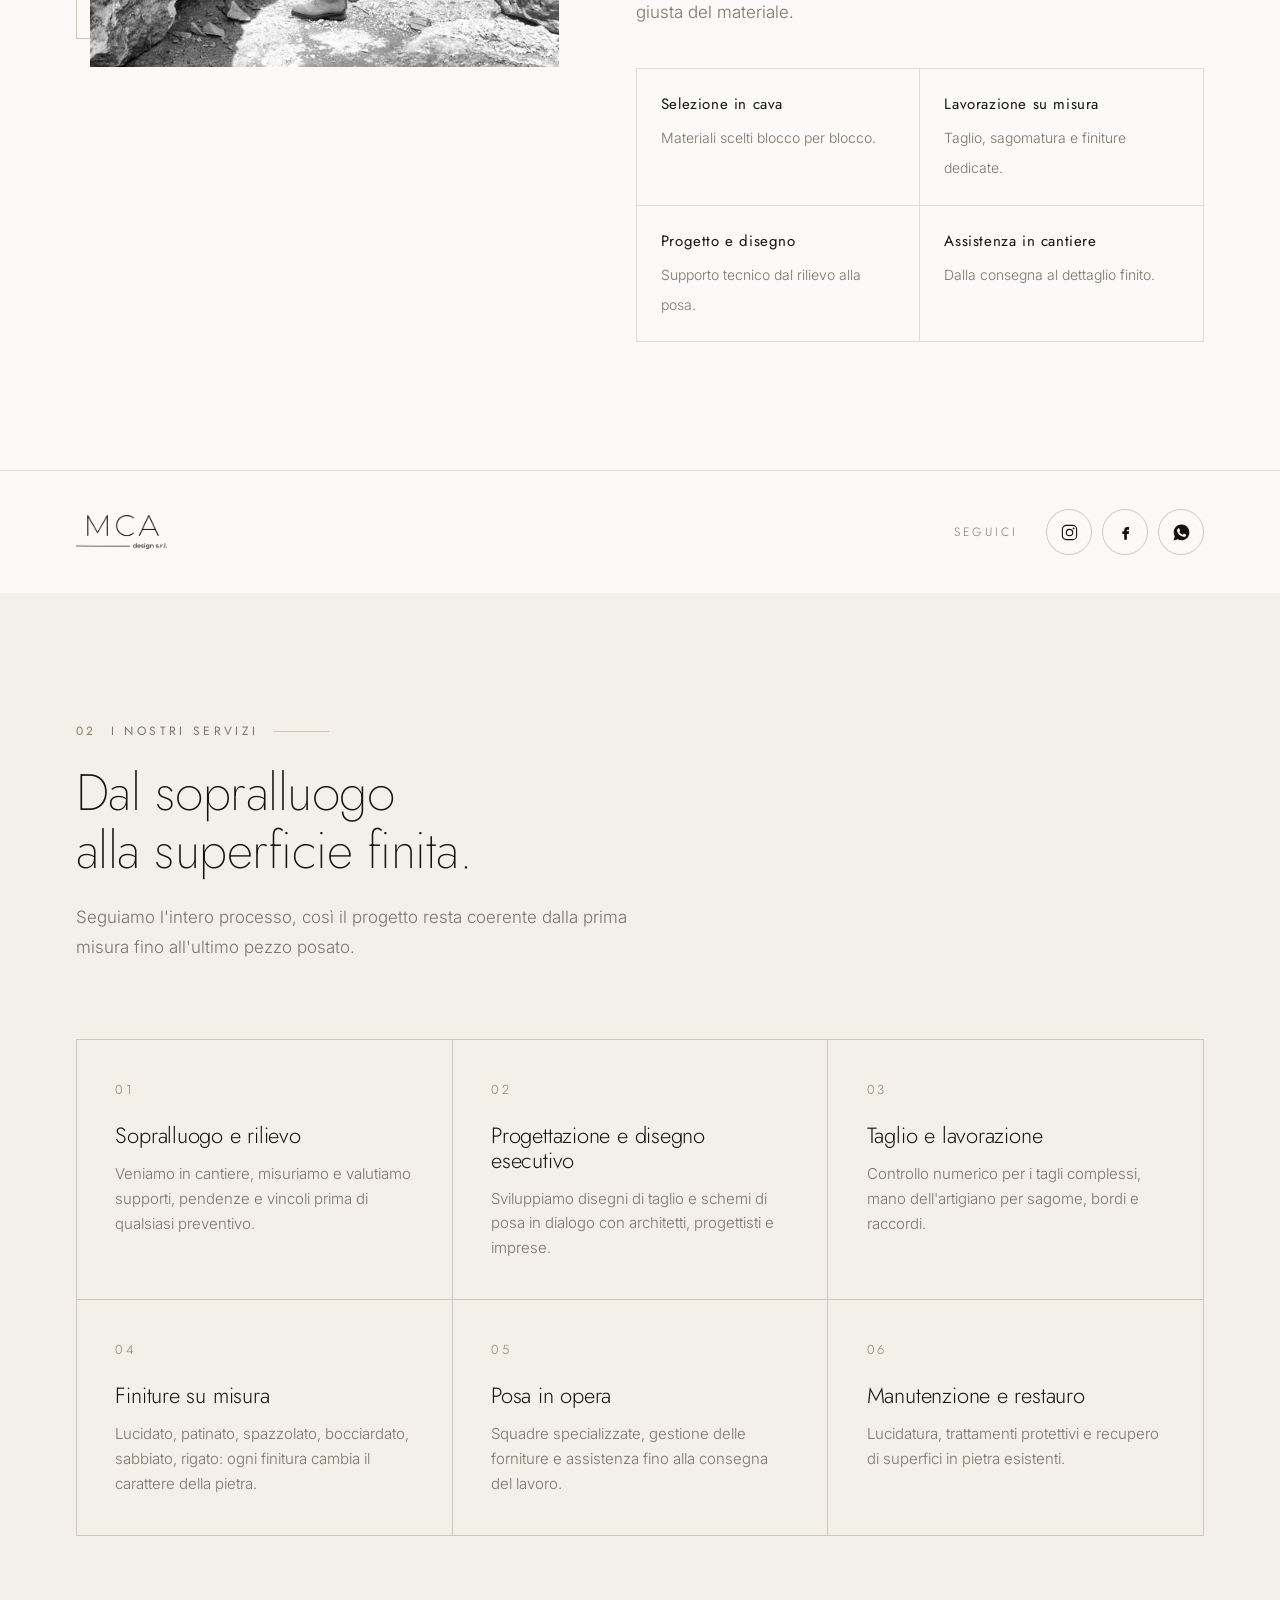
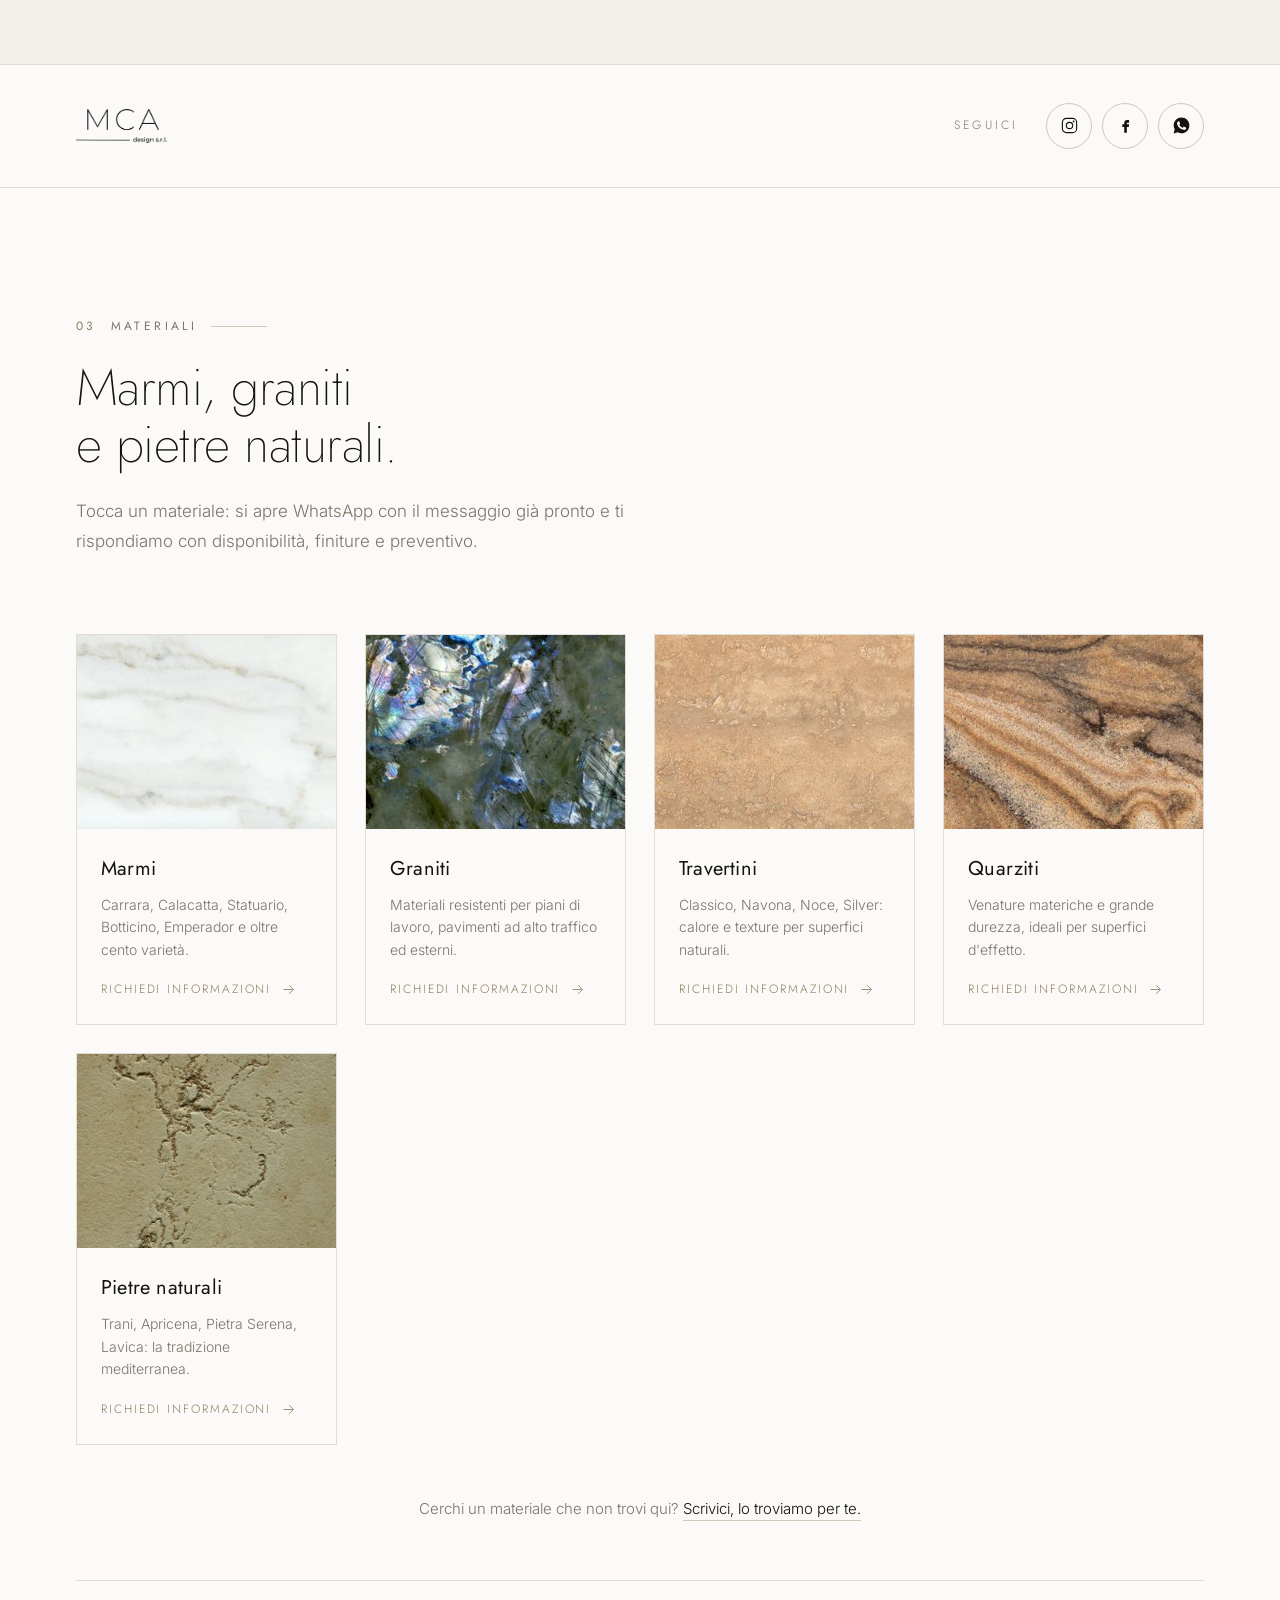
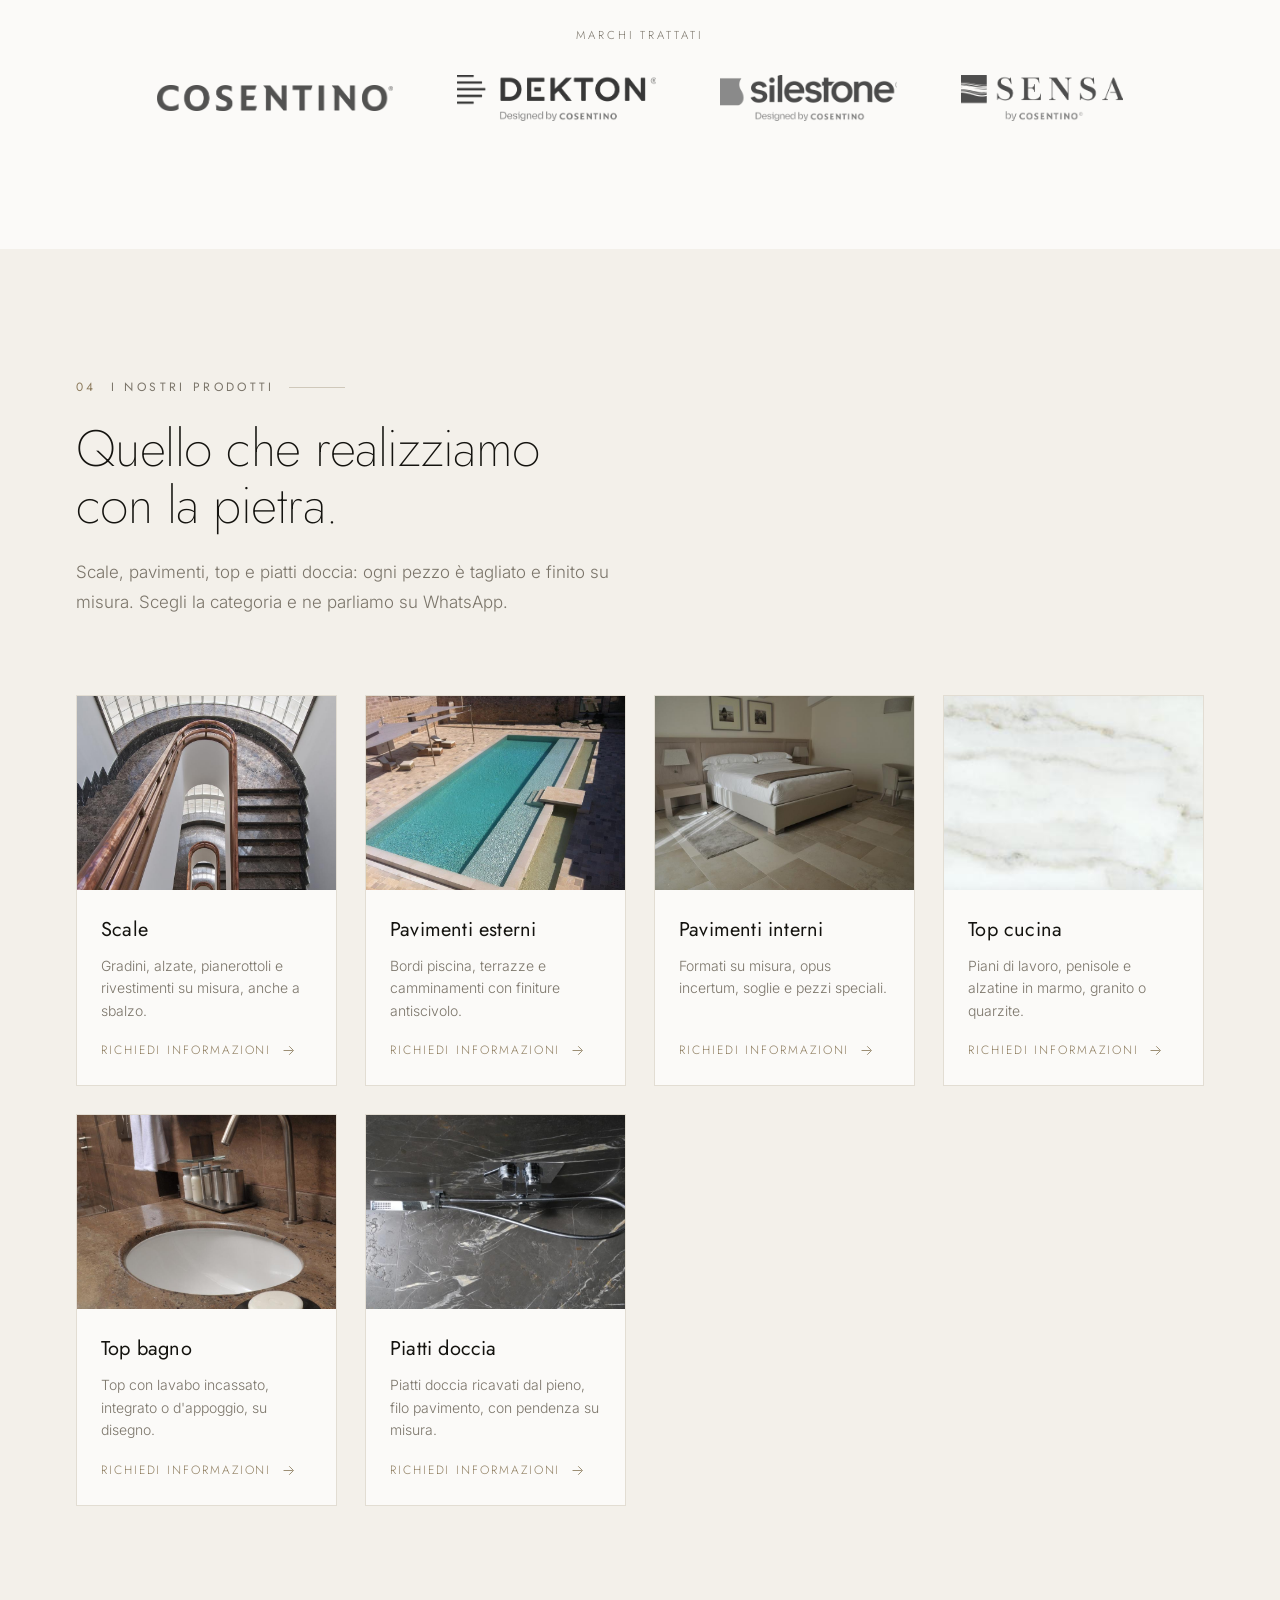
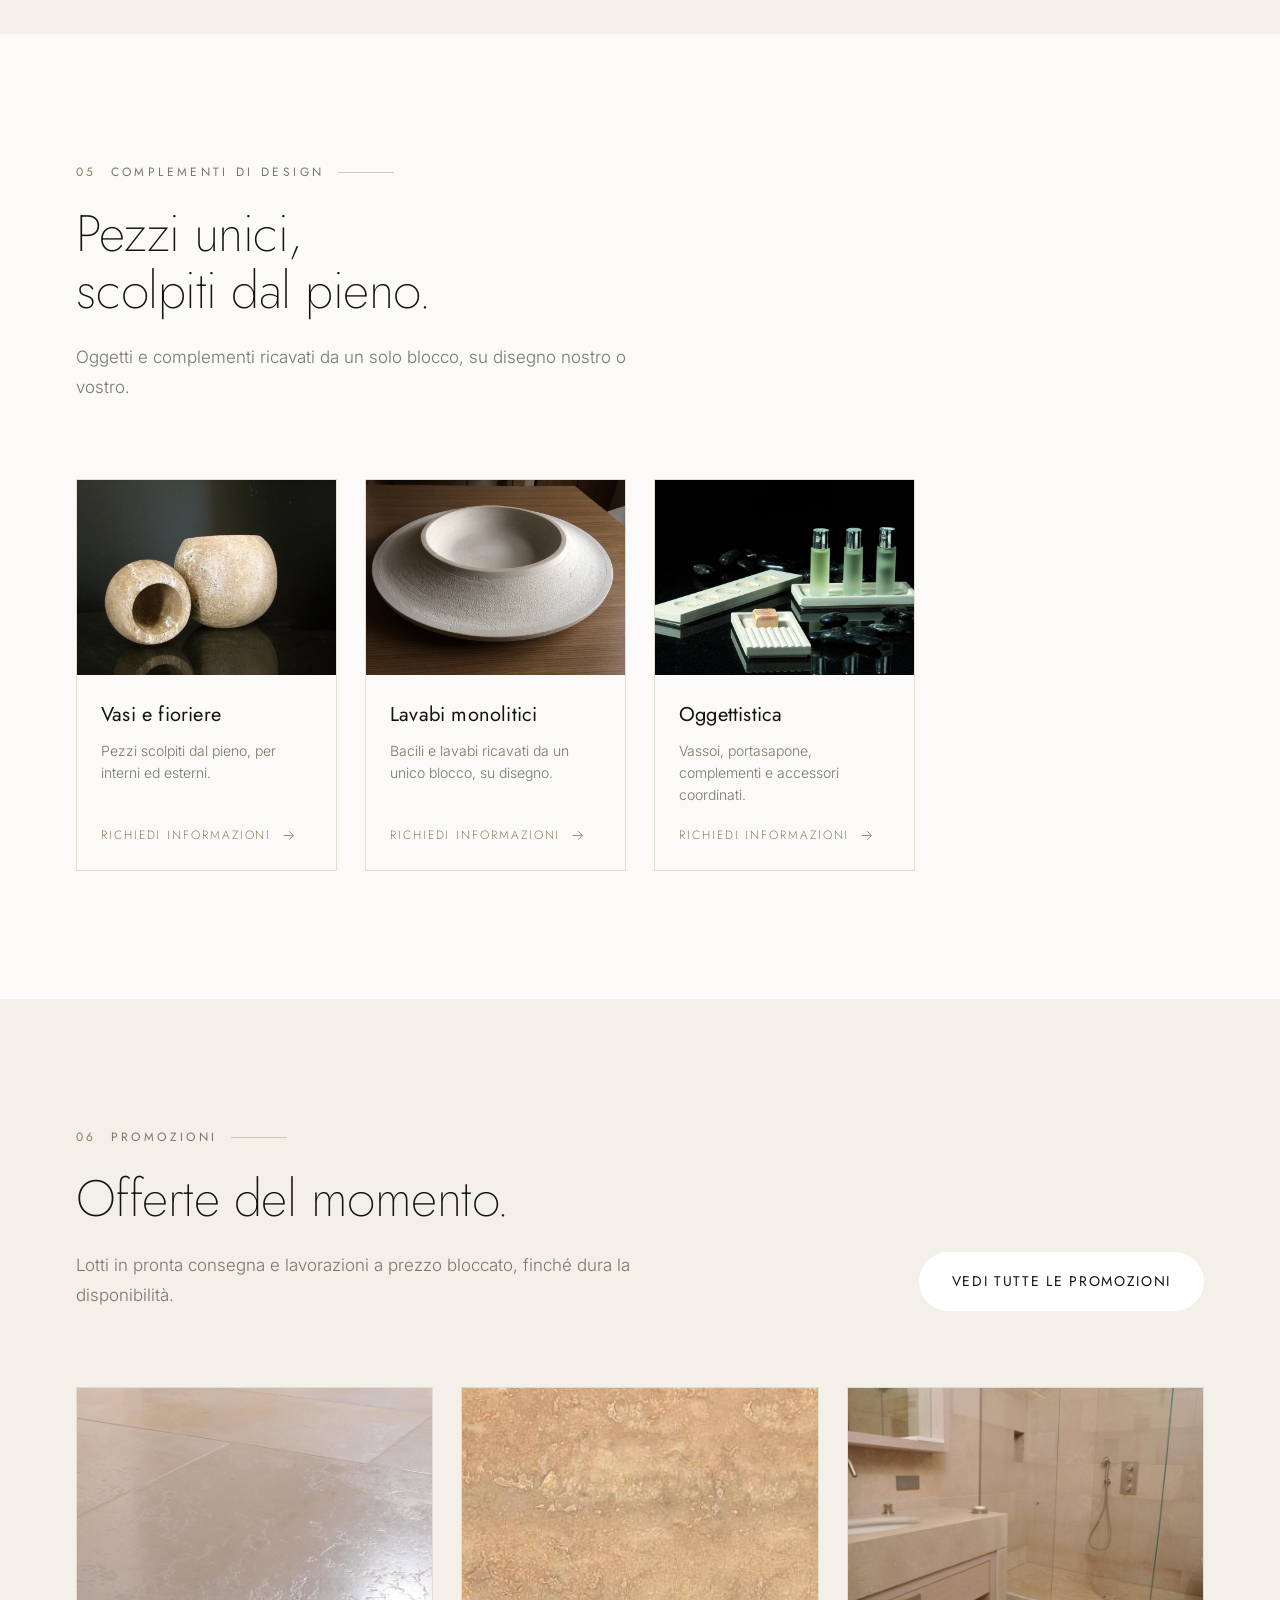
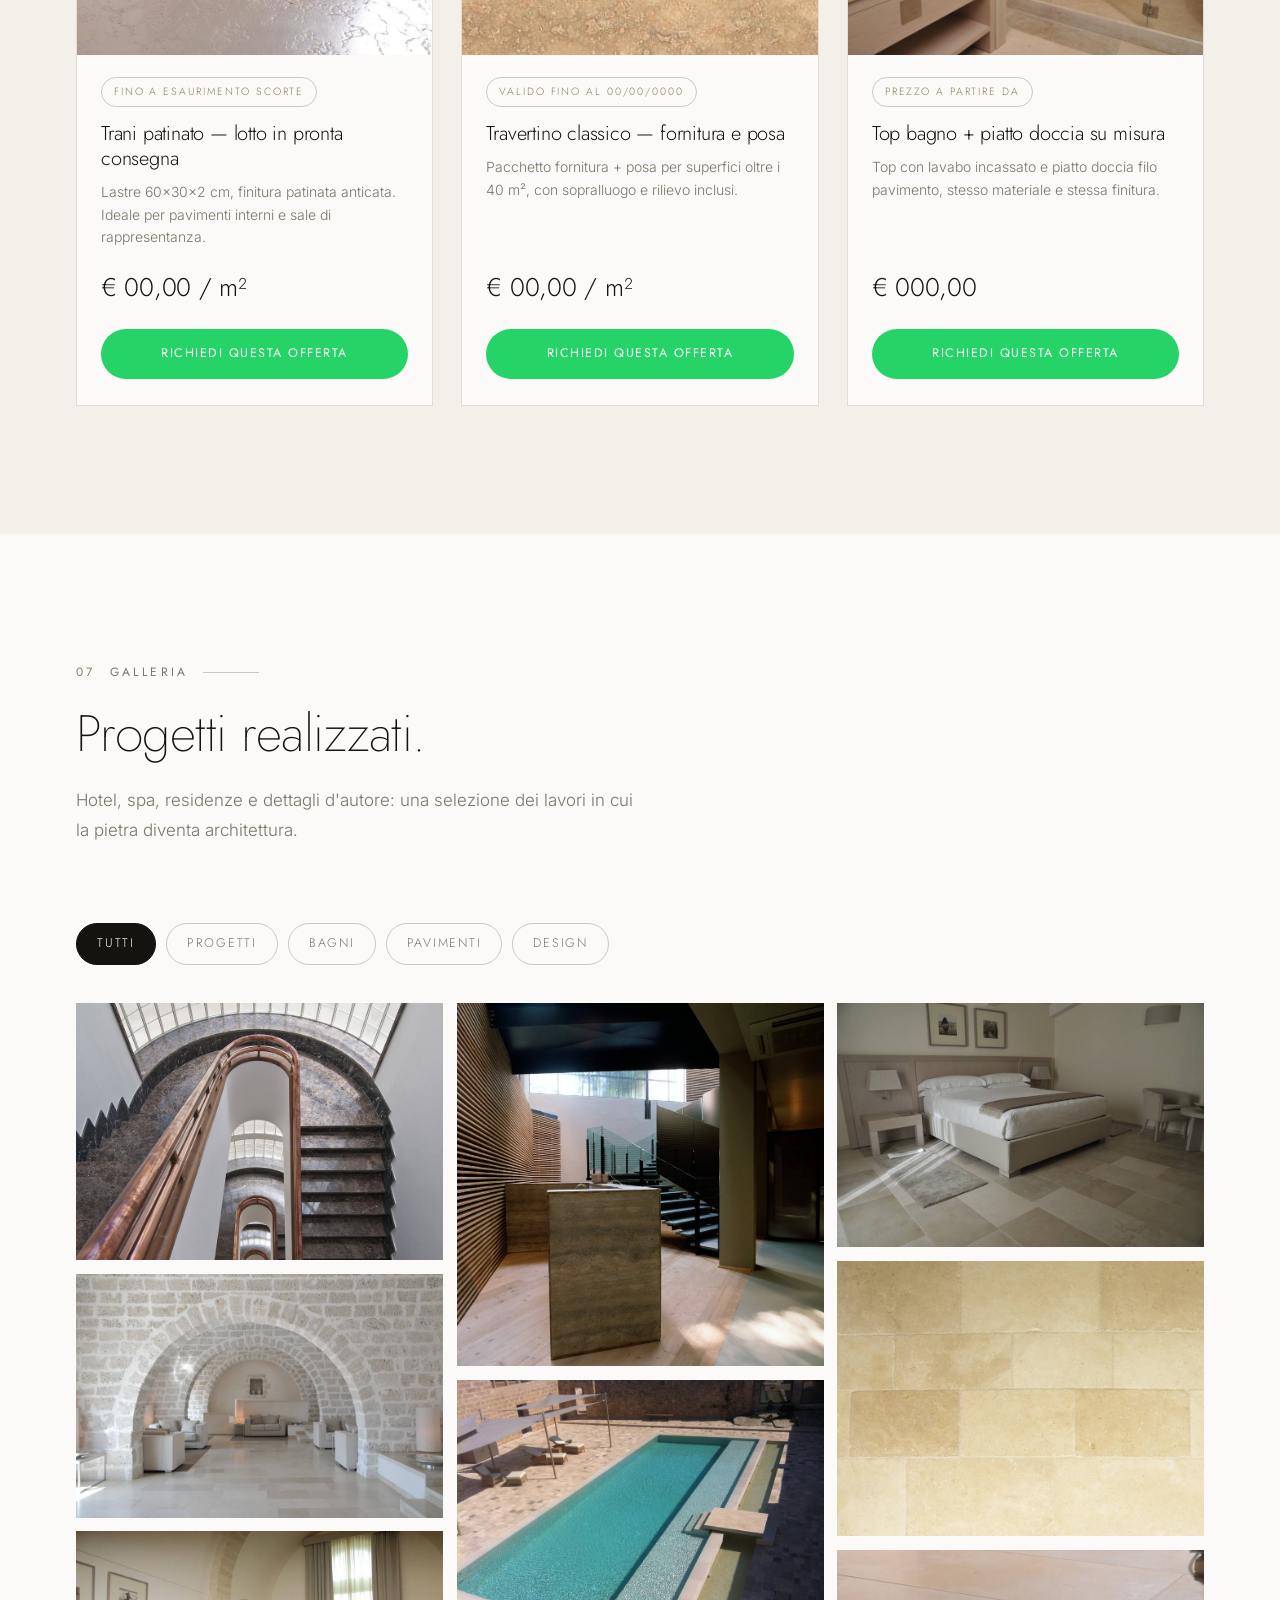
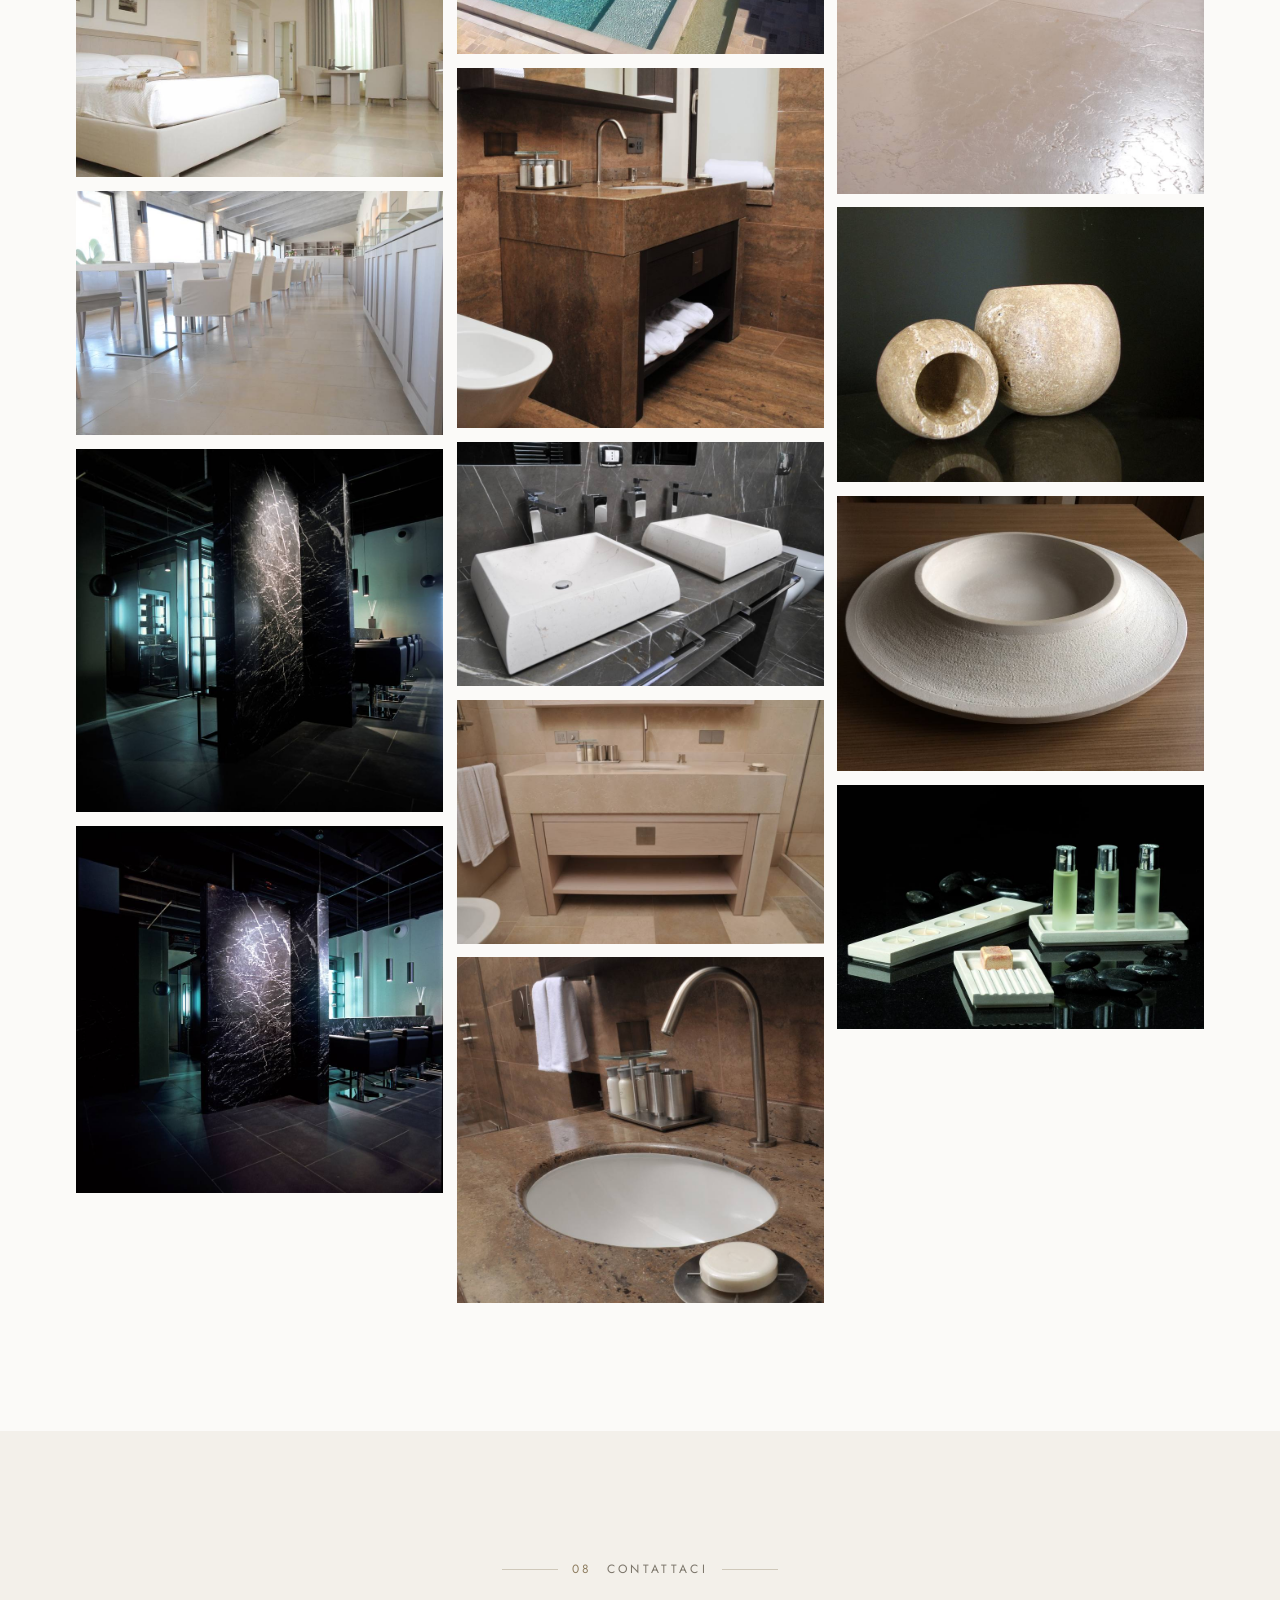
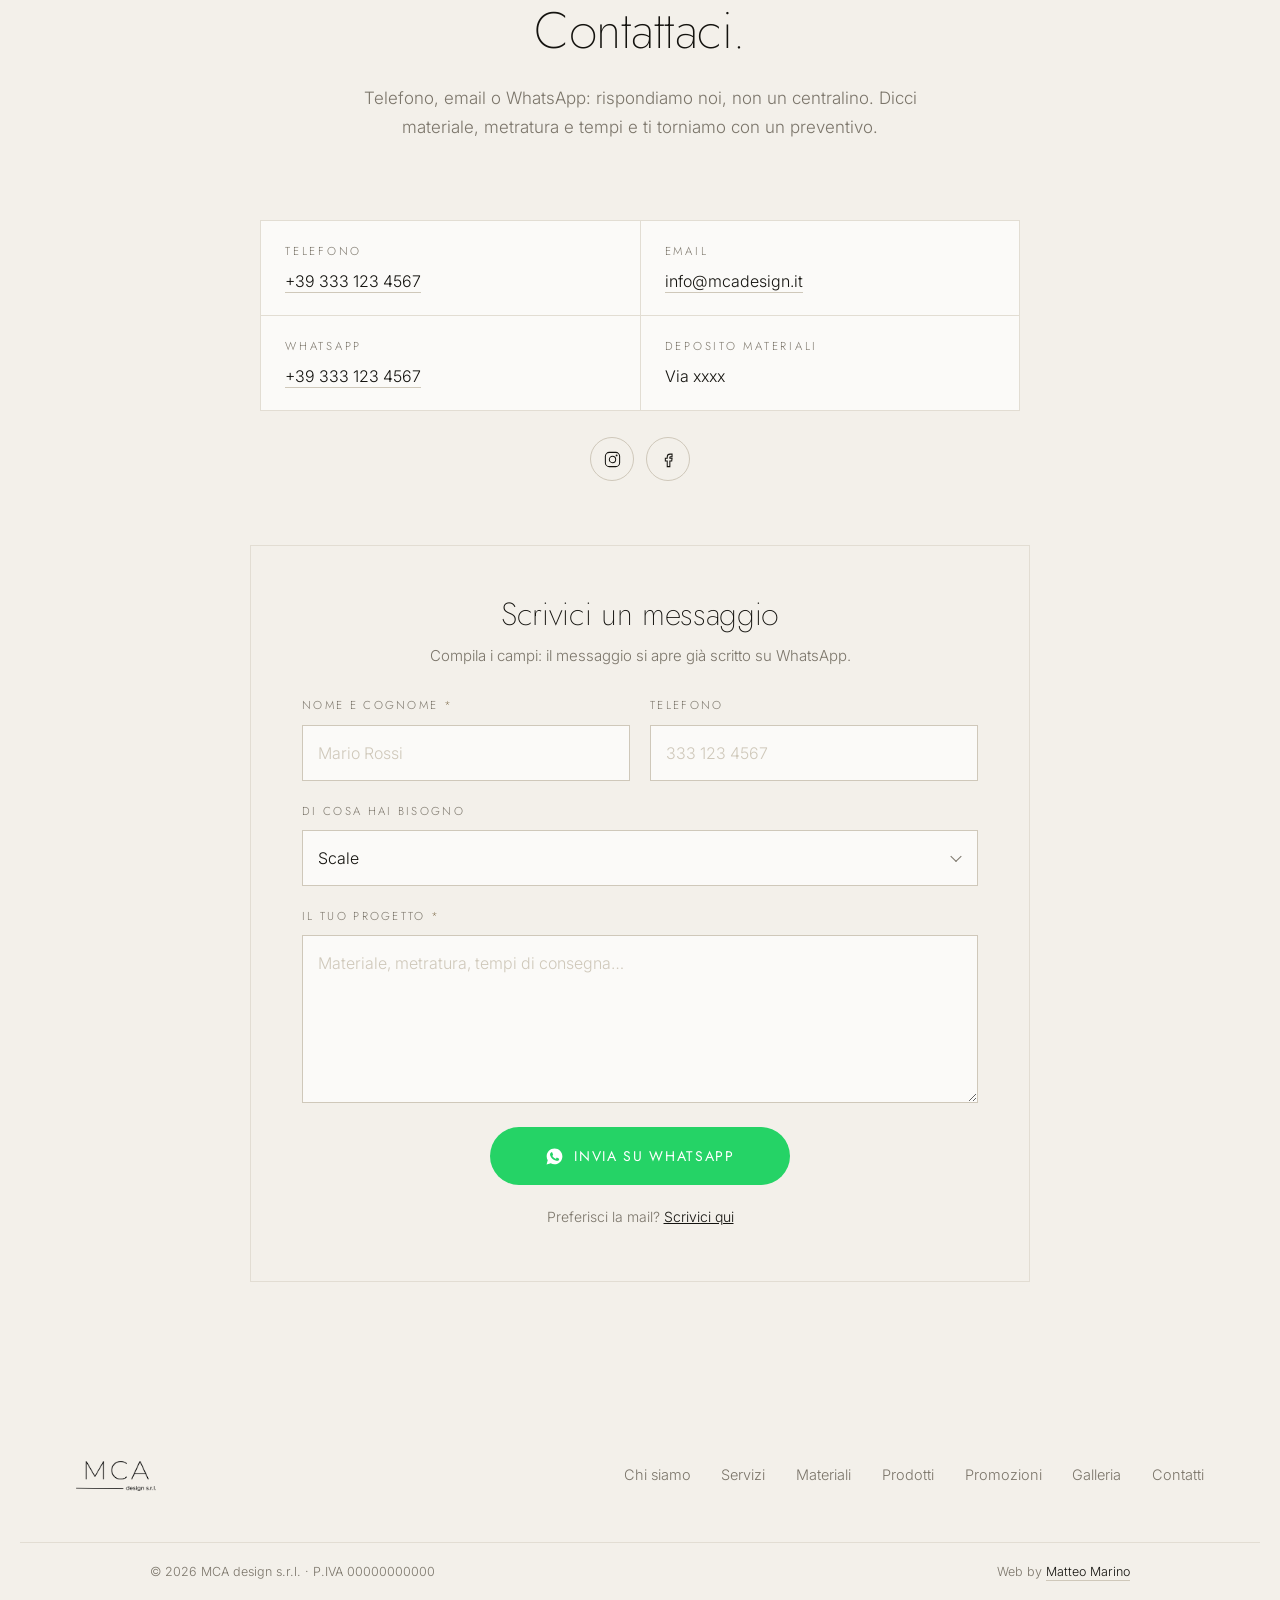
==== commit 67a13b78: "1.0.1" ====
--- a/index.html
+++ b/index.html
@@ -3,38 +3,39 @@
 <head>
 <meta charset="utf-8">
 <meta name="viewport" content="width=device-width, initial-scale=1">
-<title>MCA design s.r.l. — Marmi, graniti e pietre naturali</title>
-<meta name="description" content="MCA design s.r.l. — selezione, lavorazione e posa di marmi, graniti, travertini e pietre naturali. Pavimenti, rivestimenti, bagni e arredo su misura per hotel, residenze e spazi contract.">
+<title>MCA design s.r.l. &mdash; Marmi, graniti e pietre naturali</title>
+<meta name="description" content="MCA design s.r.l. — selezione, lavorazione e posa di marmi, graniti, travertini e pietre naturali. Scale, pavimenti, top cucina e bagno, piatti doccia su misura.">
 <meta name="theme-color" content="#fbfaf8">
 <link rel="icon" type="image/png" href="assets/img/favicon.png">
 <link rel="apple-touch-icon" href="assets/img/favicon.png">
 
 <meta property="og:type" content="website">
-<meta property="og:title" content="MCA design s.r.l. — Marmi, graniti e pietre naturali">
-<meta property="og:description" content="Selezione, lavorazione e posa di marmi, graniti e pietre naturali. Progetti su misura per hotel, residenze e spazi contract.">
-<meta property="og:image" content="assets/img/hero.jpg">
+<meta property="og:title" content="MCA design s.r.l. &mdash; Marmi, graniti e pietre naturali">
+<meta property="og:description" content="Selezione, lavorazione e posa di marmi, graniti e pietre naturali. Progetti su misura.">
 <meta property="og:locale" content="it_IT">
 
 <link rel="preconnect" href="https://fonts.googleapis.com">
 <link rel="preconnect" href="https://fonts.gstatic.com" crossorigin>
 <link href="https://fonts.googleapis.com/css2?family=Jost:wght@200;300;400;500&family=Inter:wght@300;400;500&display=swap" rel="stylesheet">
-<link rel="stylesheet" href="style.css">
+<link rel="stylesheet" href="style.css?v=7">
 </head>
-<body>
+<body class="hero-scuro">
 
 <a class="skip-link" href="#chi-siamo">Vai al contenuto</a>
 
 <!-- ============ HEADER ============ -->
 <header class="site-header" id="header">
   <div class="shell header-inner">
-    <a href="#top" class="brand" aria-label="MCA design s.r.l. — torna all'inizio">
+    <a href="#top" class="brand" id="brand" aria-label="MCA design s.r.l. &mdash; torna all'inizio">
       <img src="assets/img/logo.png" alt="MCA design s.r.l." width="432" height="162">
     </a>
 
     <nav class="nav" id="nav" aria-label="Navigazione principale">
       <a href="#chi-siamo">Chi siamo</a>
       <a href="#servizi">Servizi</a>
+      <a href="#materiali">Materiali</a>
       <a href="#prodotti">Prodotti</a>
+      <a href="#promozioni">Promozioni</a>
       <a href="#galleria">Galleria</a>
       <a href="#contatti">Contatti</a>
       <a class="nav-wa" data-wa="Salve, vorrei ricevere informazioni." href="#">
@@ -53,21 +54,30 @@
 
   <!-- ============ HERO ============ -->
   <section class="hero" id="hero">
-    <div class="hero-media">
-      <img src="assets/img/hero.jpg" alt="Scalinata in marmo del Grand Hotel delle Nazioni a Bari" fetchpriority="high">
-    </div>
-    <div class="shell hero-inner">
-      <p class="hero-eyebrow">MCA design s.r.l.</p>
-      <h1 class="hero-title">La bellezza della pietra,<br><em>su misura.</em></h1>
-      <p class="hero-sub">
+    <!-- fondo: marmo Forest Green, scuro e venato.
+         Quando CONFIG.heroImage è impostato, la foto lo sostituisce. -->
+    <div class="hero-texture" id="hero-texture" aria-hidden="true">
+      <img src="assets/img/hero-stone.jpg" alt="" width="2200" height="1222" fetchpriority="high">
+    </div>
+
+    <div class="hero-media" id="hero-media"><!-- la foto viene inserita da script.js (CONFIG.heroImage) --></div>
+
+    <div class="shell hero-inner" id="hero-inner">
+      <div class="hero-stage" id="hero-stage">
+        <img class="hero-logo" id="hero-logo" src="assets/img/logo.png"
+             alt="MCA design s.r.l." width="432" height="162" fetchpriority="high">
+      </div>
+
+      <p class="hero-sub" id="hero-sub">
         Marmi, graniti, travertini e pietre naturali selezionati, lavorati e posati
         per hotel, residenze private e spazi contract.
       </p>
-      <div class="hero-cta">
-        <a class="btn btn-light" href="#prodotti">Scopri i prodotti</a>
-        <a class="btn btn-ghost" href="#contatti">Contattaci</a>
-      </div>
-    </div>
+      <div class="hero-cta" id="hero-cta">
+        <a class="btn btn-solid" href="#prodotti">Scopri i prodotti</a>
+        <a class="btn btn-outline" href="#contatti">Contattaci</a>
+      </div>
+    </div>
+
     <a class="hero-scroll" href="#chi-siamo" aria-label="Scorri alla sezione Chi siamo">
       <span class="hero-scroll-line" aria-hidden="true"></span>
       Scorri
@@ -92,8 +102,8 @@
         </p>
         <p class="reveal">
           Lavoriamo al fianco di architetti, progettisti e imprese per tradurre un'idea in superfici,
-          volumi e finiture reali. Ogni commessa è seguita su misura, con lavorazioni artigianali
-          e tecnologie di taglio a controllo numerico che garantiscono precisione e ripetibilità.
+          volumi e finiture reali. Ogni commessa &egrave; seguita su misura, con lavorazioni artigianali
+          e tecnologie di taglio a controllo numerico che garantiscono precisione e ripetibilit&agrave;.
         </p>
         <p class="reveal">
           Dagli hotel agli spazi wellness, dalle residenze private agli spazi pubblici,
@@ -115,9 +125,9 @@
     <div class="shell">
       <header class="section-head">
         <p class="label reveal"><span class="label-num">02</span> I nostri servizi</p>
-        <h2 class="reveal">Dal materiale grezzo<br>alla superficie finita.</h2>
+        <h2 class="reveal">Dal sopralluogo<br>alla superficie finita.</h2>
         <p class="section-intro reveal">
-          Seguiamo l'intero processo, così il progetto resta coerente dalla prima proposta
+          Seguiamo l'intero processo, cos&igrave; il progetto resta coerente dalla prima misura
           fino all'ultimo pezzo posato.
         </p>
       </header>
@@ -125,33 +135,33 @@
       <div class="services">
         <article class="service reveal">
           <span class="service-num">01</span>
-          <h3>Consulenza e selezione materiali</h3>
-          <p>Ti aiutiamo a scegliere marmo, granito o pietra in base a estetica, destinazione d'uso e budget, con campionature reali.</p>
+          <h3>Sopralluogo e rilievo</h3>
+          <p>Veniamo in cantiere, misuriamo e valutiamo supporti, pendenze e vincoli prima di qualsiasi preventivo.</p>
         </article>
         <article class="service reveal">
           <span class="service-num">02</span>
           <h3>Progettazione e disegno esecutivo</h3>
-          <p>Rilievo, sviluppo dei disegni di taglio e schemi di posa, in dialogo costante con architetti e imprese.</p>
+          <p>Sviluppiamo disegni di taglio e schemi di posa in dialogo con architetti, progettisti e imprese.</p>
         </article>
         <article class="service reveal">
           <span class="service-num">03</span>
-          <h3>Lavorazione e finiture</h3>
+          <h3>Taglio e lavorazione</h3>
+          <p>Controllo numerico per i tagli complessi, mano dell'artigiano per sagome, bordi e raccordi.</p>
+        </article>
+        <article class="service reveal">
+          <span class="service-num">04</span>
+          <h3>Finiture su misura</h3>
           <p>Lucidato, patinato, spazzolato, bocciardato, sabbiato, rigato: ogni finitura cambia il carattere della pietra.</p>
         </article>
         <article class="service reveal">
-          <span class="service-num">04</span>
-          <h3>Pavimenti e rivestimenti</h3>
-          <p>Superfici continue per interni ed esterni, con formati su misura, scale, soglie e pezzi speciali.</p>
-        </article>
-        <article class="service reveal">
           <span class="service-num">05</span>
-          <h3>Bagni e arredo in pietra</h3>
-          <p>Lavabi monolitici, top, vasche, piani cucina e complementi realizzati su disegno.</p>
+          <h3>Posa in opera</h3>
+          <p>Squadre specializzate, gestione delle forniture e assistenza fino alla consegna del lavoro.</p>
         </article>
         <article class="service reveal">
           <span class="service-num">06</span>
-          <h3>Posa e assistenza in cantiere</h3>
-          <p>Squadre specializzate, gestione delle forniture e supporto fino alla consegna del lavoro.</p>
+          <h3>Manutenzione e restauro</h3>
+          <p>Lucidatura, trattamenti protettivi e recupero di superfici in pietra esistenti.</p>
         </article>
       </div>
     </div>
@@ -160,125 +170,232 @@
   <!-- ============ SOCIAL ============ -->
   <section class="social-band" aria-label="Seguici sui social">
     <div class="shell social-inner">
-      <a class="social-brand" href="#top" aria-label="MCA design s.r.l. — torna all'inizio">
+      <a class="social-brand" href="#top" aria-label="MCA design s.r.l. &mdash; torna all'inizio">
         <img src="assets/img/logo.png" alt="MCA design s.r.l." width="432" height="162" loading="lazy">
       </a>
 
       <div class="social-right">
         <span class="social-label">Seguici</span>
         <div class="social-icons">
-          <a data-cfg="ig-link" href="#" aria-label="Instagram di MCA design">
-            <svg class="ico-outline" viewBox="0 0 24 24" aria-hidden="true"><rect x="3" y="3" width="18" height="18" rx="5"/><circle cx="12" cy="12" r="4"/><circle cx="17.2" cy="6.8" r="1.2" fill="currentColor" stroke="none"/></svg>
-          </a>
-          <a data-cfg="fb-link" href="#" aria-label="Facebook di MCA design">
-            <svg viewBox="0 0 24 24" aria-hidden="true"><path d="M14 8.5h2.5V5.2H14c-2.2 0-3.6 1.5-3.6 3.7v1.6H8v3.3h2.4V21h3.3v-7.2h2.4l.4-3.3h-2.8V9.2c0-.5.2-.7.6-.7Z"/></svg>
-          </a>
-          <a href="#" data-wa="Salve, vorrei ricevere informazioni." aria-label="Scrivici su WhatsApp">
-            <svg viewBox="0 0 24 24" aria-hidden="true"><path d="M12.04 2C6.58 2 2.13 6.45 2.13 11.91c0 1.75.46 3.45 1.32 4.95L2 22l5.25-1.38a9.87 9.87 0 0 0 4.79 1.22h.01c5.46 0 9.91-4.45 9.91-9.91C21.96 6.45 17.5 2 12.04 2Zm5.8 14.12c-.25.69-1.44 1.32-1.99 1.37-.53.05-1.02.24-3.44-.72-2.9-1.14-4.74-4.1-4.88-4.29-.14-.19-1.17-1.55-1.17-2.96s.74-2.1 1-2.39c.26-.29.57-.36.76-.36l.54.01c.17 0 .41-.07.64.49.24.57.8 1.98.87 2.13.07.14.12.31.02.5-.09.19-.14.31-.28.48-.14.17-.3.37-.42.5-.14.14-.29.29-.12.57.16.29.73 1.2 1.56 1.94 1.07.95 1.98 1.25 2.26 1.39.28.14.45.12.61-.07.17-.19.71-.83.9-1.11.19-.29.38-.24.64-.14.26.09 1.67.79 1.95.93.29.14.48.21.55.33.07.12.07.69-.18 1.38Z"/></svg>
-          </a>
+          <a data-cfg="ig-link" href="#" aria-label="Instagram di MCA design"><svg class="ico-outline" viewBox="0 0 24 24" aria-hidden="true"><rect x="3" y="3" width="18" height="18" rx="5"/><circle cx="12" cy="12" r="4"/><circle cx="17.2" cy="6.8" r="1.2" fill="currentColor" stroke="none"/></svg></a>
+          <a data-cfg="fb-link" href="#" aria-label="Facebook di MCA design"><svg viewBox="0 0 24 24" aria-hidden="true"><path d="M14 8.5h2.5V5.2H14c-2.2 0-3.6 1.5-3.6 3.7v1.6H8v3.3h2.4V21h3.3v-7.2h2.4l.4-3.3h-2.8V9.2c0-.5.2-.7.6-.7Z"/></svg></a>
+          <a href="#" data-wa="Salve, vorrei ricevere informazioni." aria-label="Scrivici su WhatsApp"><svg viewBox="0 0 24 24" aria-hidden="true"><path d="M12.04 2C6.58 2 2.13 6.45 2.13 11.91c0 1.75.46 3.45 1.32 4.95L2 22l5.25-1.38a9.87 9.87 0 0 0 4.79 1.22h.01c5.46 0 9.91-4.45 9.91-9.91C21.96 6.45 17.5 2 12.04 2Zm5.8 14.12c-.25.69-1.44 1.32-1.99 1.37-.53.05-1.02.24-3.44-.72-2.9-1.14-4.74-4.1-4.88-4.29-.14-.19-1.17-1.55-1.17-2.96s.74-2.1 1-2.39c.26-.29.57-.36.76-.36l.54.01c.17 0 .41-.07.64.49.24.57.8 1.98.87 2.13.07.14.12.31.02.5-.09.19-.14.31-.28.48-.14.17-.3.37-.42.5-.14.14-.29.29-.12.57.16.29.73 1.2 1.56 1.94 1.07.95 1.98 1.25 2.26 1.39.28.14.45.12.61-.07.17-.19.71-.83.9-1.11.19-.29.38-.24.64-.14.26.09 1.67.79 1.95.93.29.14.48.21.55.33.07.12.07.69-.18 1.38Z"/></svg></a>
         </div>
       </div>
     </div>
   </section>
 
-  <!-- ============ PRODOTTI ============ -->
-  <section class="section" id="prodotti">
+  <!-- ============ MATERIALI ============ -->
+  <section class="section" id="materiali">
     <div class="shell">
       <header class="section-head">
-        <p class="label reveal"><span class="label-num">03</span> I nostri prodotti</p>
-        <h2 class="reveal">Scegli la categoria,<br>ne parliamo su WhatsApp.</h2>
-        <p class="section-intro reveal">
-          Tocca una categoria: si apre WhatsApp con il messaggio già pronto e ti rispondiamo
-          con disponibilità, finiture e preventivo.
-        </p>
+        <p class="label reveal"><span class="label-num">03</span> Materiali</p>
+        <h2 class="reveal">Marmi, graniti<br>e pietre naturali.</h2>
+        <p class="section-intro reveal">Tocca un materiale: si apre WhatsApp con il messaggio gi&agrave; pronto e ti rispondiamo con disponibilit&agrave;, finiture e preventivo.</p>
       </header>
 
       <div class="products">
         <a class="product reveal" href="#" data-wa="Salve, vorrei informazioni sui MARMI.">
-          <span class="product-img"><img src="assets/img/p-marmi.jpg" alt="Lastra di marmo Calacatta Carrara" loading="lazy"></span>
+          <span class="product-img"><img src="assets/img/mat-marmi.jpg" alt="Lastra di marmo Calacatta Carrara" loading="lazy"></span>
           <span class="product-body">
             <span class="product-name">Marmi</span>
             <span class="product-desc">Carrara, Calacatta, Statuario, Botticino, Emperador e oltre cento varietà.</span>
             <span class="product-cta"><span class="cta-full">Richiedi informazioni</span><span class="cta-short">Richiedi info</span> <svg viewBox="0 0 24 24" aria-hidden="true"><path d="M5 12h13M13 6l6 6-6 6"/></svg></span>
           </span>
         </a>
-
         <a class="product reveal" href="#" data-wa="Salve, vorrei informazioni sui GRANITI.">
-          <span class="product-img"><img src="assets/img/p-graniti.jpg" alt="Lastra di granito Labrador River Blue" loading="lazy"></span>
+          <span class="product-img"><img src="assets/img/mat-graniti.jpg" alt="Lastra di granito Labrador River Blue" loading="lazy"></span>
           <span class="product-body">
             <span class="product-name">Graniti</span>
             <span class="product-desc">Materiali resistenti per piani di lavoro, pavimenti ad alto traffico ed esterni.</span>
             <span class="product-cta"><span class="cta-full">Richiedi informazioni</span><span class="cta-short">Richiedi info</span> <svg viewBox="0 0 24 24" aria-hidden="true"><path d="M5 12h13M13 6l6 6-6 6"/></svg></span>
           </span>
         </a>
-
         <a class="product reveal" href="#" data-wa="Salve, vorrei informazioni sui TRAVERTINI.">
-          <span class="product-img"><img src="assets/img/p-travertini.jpg" alt="Lastra di travertino classico" loading="lazy"></span>
+          <span class="product-img"><img src="assets/img/mat-travertini.jpg" alt="Lastra di travertino classico" loading="lazy"></span>
           <span class="product-body">
             <span class="product-name">Travertini</span>
             <span class="product-desc">Classico, Navona, Noce, Silver: calore e texture per superfici naturali.</span>
             <span class="product-cta"><span class="cta-full">Richiedi informazioni</span><span class="cta-short">Richiedi info</span> <svg viewBox="0 0 24 24" aria-hidden="true"><path d="M5 12h13M13 6l6 6-6 6"/></svg></span>
           </span>
         </a>
-
         <a class="product reveal" href="#" data-wa="Salve, vorrei informazioni sulle QUARZITI.">
-          <span class="product-img"><img src="assets/img/p-quarziti.jpg" alt="Lastra di quarzite Legno Dorato" loading="lazy"></span>
+          <span class="product-img"><img src="assets/img/mat-quarziti.jpg" alt="Lastra di quarzite Legno Dorato" loading="lazy"></span>
           <span class="product-body">
             <span class="product-name">Quarziti</span>
             <span class="product-desc">Venature materiche e grande durezza, ideali per superfici d'effetto.</span>
             <span class="product-cta"><span class="cta-full">Richiedi informazioni</span><span class="cta-short">Richiedi info</span> <svg viewBox="0 0 24 24" aria-hidden="true"><path d="M5 12h13M13 6l6 6-6 6"/></svg></span>
           </span>
         </a>
-
         <a class="product reveal" href="#" data-wa="Salve, vorrei informazioni sulle PIETRE NATURALI.">
-          <span class="product-img"><img src="assets/img/p-pietre.jpg" alt="Pietra di Trani patinata" loading="lazy"></span>
+          <span class="product-img"><img src="assets/img/mat-pietre.jpg" alt="Pietra di Trani patinata" loading="lazy"></span>
           <span class="product-body">
             <span class="product-name">Pietre naturali</span>
             <span class="product-desc">Trani, Apricena, Pietra Serena, Lavica: la tradizione mediterranea.</span>
             <span class="product-cta"><span class="cta-full">Richiedi informazioni</span><span class="cta-short">Richiedi info</span> <svg viewBox="0 0 24 24" aria-hidden="true"><path d="M5 12h13M13 6l6 6-6 6"/></svg></span>
           </span>
         </a>
-
-        <a class="product reveal" href="#" data-wa="Salve, vorrei informazioni su PAVIMENTI E RIVESTIMENTI.">
-          <span class="product-img"><img src="assets/img/p-pavimenti.jpg" alt="Pavimento in pietra di Trani burattata" loading="lazy"></span>
-          <span class="product-body">
-            <span class="product-name">Pavimenti e rivestimenti</span>
-            <span class="product-desc">Formati su misura, opus incertum, scale, soglie e pezzi speciali.</span>
-            <span class="product-cta"><span class="cta-full">Richiedi informazioni</span><span class="cta-short">Richiedi info</span> <svg viewBox="0 0 24 24" aria-hidden="true"><path d="M5 12h13M13 6l6 6-6 6"/></svg></span>
-          </span>
-        </a>
-
-        <a class="product reveal" href="#" data-wa="Salve, vorrei informazioni su BAGNI E LAVABI in pietra.">
-          <span class="product-img"><img src="assets/img/p-bagni.jpg" alt="Bagno rivestito in pietra patinata" loading="lazy"></span>
-          <span class="product-body">
-            <span class="product-name">Bagni e lavabi</span>
-            <span class="product-desc">Lavabi monolitici, top, vasche e rivestimenti coordinati.</span>
-            <span class="product-cta"><span class="cta-full">Richiedi informazioni</span><span class="cta-short">Richiedi info</span> <svg viewBox="0 0 24 24" aria-hidden="true"><path d="M5 12h13M13 6l6 6-6 6"/></svg></span>
-          </span>
-        </a>
-
-        <a class="product reveal" href="#" data-wa="Salve, vorrei informazioni su DESIGN E OGGETTISTICA in pietra.">
-          <span class="product-img"><img src="assets/img/p-design.jpg" alt="Oggetto di design scolpito in pietra naturale" loading="lazy"></span>
-          <span class="product-body">
-            <span class="product-name">Design e oggettistica</span>
-            <span class="product-desc">Complementi, vasi e pezzi unici scolpiti su disegno.</span>
-            <span class="product-cta"><span class="cta-full">Richiedi informazioni</span><span class="cta-short">Richiedi info</span> <svg viewBox="0 0 24 24" aria-hidden="true"><path d="M5 12h13M13 6l6 6-6 6"/></svg></span>
-          </span>
-        </a>
-      </div>
-
-      <p class="products-note reveal">
-        Cerchi un materiale che non trovi qui?
-        <a href="#" data-wa="Salve, cerco un materiale particolare. Potete aiutarmi?">Scrivici, lo troviamo per te.</a>
-      </p>
+      </div>
+
+      <p class="products-note reveal">Cerchi un materiale che non trovi qui? <a href="#" data-wa="Salve, cerco un materiale particolare. Potete aiutarmi?">Scrivici, lo troviamo per te.</a></p>
+
+      <!-- Marchi trattati -->
+      <div class="partners reveal">
+        <p class="partners-label">Marchi trattati</p>
+        <!-- Indirizzi presi dai link della home ufficiale Cosentino Italia -->
+        <ul class="partners-logos">
+          <li>
+            <a href="https://www.cosentino.com/it-it/" target="_blank" rel="noopener noreferrer"
+               aria-label="Cosentino &mdash; sito ufficiale (si apre in una nuova scheda)">
+              <img class="p-cosentino" src="assets/img/partner-cosentino.png" alt="Cosentino" width="2002" height="220" loading="lazy">
+            </a>
+          </li>
+          <li>
+            <a href="https://www.cosentino.com/it-it/dekton/" target="_blank" rel="noopener noreferrer"
+               aria-label="Dekton &mdash; sito ufficiale (si apre in una nuova scheda)">
+              <img src="assets/img/partner-dekton.png" alt="Dekton" width="953" height="220" loading="lazy">
+            </a>
+          </li>
+          <li>
+            <a href="https://www.cosentino.com/it-it/silestone/" target="_blank" rel="noopener noreferrer"
+               aria-label="Silestone &mdash; sito ufficiale (si apre in una nuova scheda)">
+              <img src="assets/img/partner-silestone.png" alt="Silestone" width="844" height="220" loading="lazy">
+            </a>
+          </li>
+          <li>
+            <a href="https://www.cosentino.com/it-it/sensa/" target="_blank" rel="noopener noreferrer"
+               aria-label="Sensa by Cosentino &mdash; sito ufficiale (si apre in una nuova scheda)">
+              <img src="assets/img/partner-sensa.png" alt="Sensa by Cosentino" width="778" height="220" loading="lazy">
+            </a>
+          </li>
+        </ul>
+      </div>
+    </div>
+  </section>
+
+  <!-- ============ I NOSTRI PRODOTTI ============ -->
+  <section class="section section-alt" id="prodotti">
+    <div class="shell">
+      <header class="section-head">
+        <p class="label reveal"><span class="label-num">04</span> I nostri prodotti</p>
+        <h2 class="reveal">Quello che realizziamo<br>con la pietra.</h2>
+        <p class="section-intro reveal">Scale, pavimenti, top e piatti doccia: ogni pezzo &egrave; tagliato e finito su misura. Scegli la categoria e ne parliamo su WhatsApp.</p>
+      </header>
+
+      <div class="products">
+        <a class="product reveal" href="#" data-wa="Salve, vorrei informazioni sulle SCALE.">
+          <span class="product-img"><img src="assets/img/pr-scale.jpg" alt="Scalinata in marmo con gradini a sbalzo" loading="lazy"></span>
+          <span class="product-body">
+            <span class="product-name">Scale</span>
+            <span class="product-desc">Gradini, alzate, pianerottoli e rivestimenti su misura, anche a sbalzo.</span>
+            <span class="product-cta"><span class="cta-full">Richiedi informazioni</span><span class="cta-short">Richiedi info</span> <svg viewBox="0 0 24 24" aria-hidden="true"><path d="M5 12h13M13 6l6 6-6 6"/></svg></span>
+          </span>
+        </a>
+        <a class="product reveal" href="#" data-wa="Salve, vorrei informazioni sui PAVIMENTI ESTERNI.">
+          <span class="product-img"><img src="assets/img/pr-pav-esterni.jpg" alt="Pavimentazione esterna in pietra a bordo piscina" loading="lazy"></span>
+          <span class="product-body">
+            <span class="product-name">Pavimenti esterni</span>
+            <span class="product-desc">Bordi piscina, terrazze e camminamenti con finiture antiscivolo.</span>
+            <span class="product-cta"><span class="cta-full">Richiedi informazioni</span><span class="cta-short">Richiedi info</span> <svg viewBox="0 0 24 24" aria-hidden="true"><path d="M5 12h13M13 6l6 6-6 6"/></svg></span>
+          </span>
+        </a>
+        <a class="product reveal" href="#" data-wa="Salve, vorrei informazioni sui PAVIMENTI INTERNI.">
+          <span class="product-img"><img src="assets/img/pr-pav-interni.jpg" alt="Pavimento interno in pietra di Trani patinata" loading="lazy"></span>
+          <span class="product-body">
+            <span class="product-name">Pavimenti interni</span>
+            <span class="product-desc">Formati su misura, opus incertum, soglie e pezzi speciali.</span>
+            <span class="product-cta"><span class="cta-full">Richiedi informazioni</span><span class="cta-short">Richiedi info</span> <svg viewBox="0 0 24 24" aria-hidden="true"><path d="M5 12h13M13 6l6 6-6 6"/></svg></span>
+          </span>
+        </a>
+        <a class="product reveal" href="#" data-wa="Salve, vorrei informazioni sui TOP CUCINA.">
+          <span class="product-img"><img src="assets/img/pr-top-cucina.jpg" alt="Piano cucina in marmo Calacatta" loading="lazy"></span>
+          <span class="product-body">
+            <span class="product-name">Top cucina</span>
+            <span class="product-desc">Piani di lavoro, penisole e alzatine in marmo, granito o quarzite.</span>
+            <span class="product-cta"><span class="cta-full">Richiedi informazioni</span><span class="cta-short">Richiedi info</span> <svg viewBox="0 0 24 24" aria-hidden="true"><path d="M5 12h13M13 6l6 6-6 6"/></svg></span>
+          </span>
+        </a>
+        <a class="product reveal" href="#" data-wa="Salve, vorrei informazioni sui TOP BAGNO.">
+          <span class="product-img"><img src="assets/img/pr-top-bagno.jpg" alt="Top bagno in travertino con lavabo incassato" loading="lazy"></span>
+          <span class="product-body">
+            <span class="product-name">Top bagno</span>
+            <span class="product-desc">Top con lavabo incassato, integrato o d'appoggio, su disegno.</span>
+            <span class="product-cta"><span class="cta-full">Richiedi informazioni</span><span class="cta-short">Richiedi info</span> <svg viewBox="0 0 24 24" aria-hidden="true"><path d="M5 12h13M13 6l6 6-6 6"/></svg></span>
+          </span>
+        </a>
+        <a class="product reveal" href="#" data-wa="Salve, vorrei informazioni sui PIATTI DOCCIA.">
+          <span class="product-img"><img src="assets/img/pr-piatti-doccia.jpg" alt="Doccia rivestita in marmo grafite" loading="lazy"></span>
+          <span class="product-body">
+            <span class="product-name">Piatti doccia</span>
+            <span class="product-desc">Piatti doccia ricavati dal pieno, filo pavimento, con pendenza su misura.</span>
+            <span class="product-cta"><span class="cta-full">Richiedi informazioni</span><span class="cta-short">Richiedi info</span> <svg viewBox="0 0 24 24" aria-hidden="true"><path d="M5 12h13M13 6l6 6-6 6"/></svg></span>
+          </span>
+        </a>
+      </div>
+    </div>
+  </section>
+
+  <!-- ============ COMPLEMENTI DI DESIGN ============ -->
+  <section class="section" id="complementi">
+    <div class="shell">
+      <header class="section-head">
+        <p class="label reveal"><span class="label-num">05</span> Complementi di design</p>
+        <h2 class="reveal">Pezzi unici,<br>scolpiti dal pieno.</h2>
+        <p class="section-intro reveal">Oggetti e complementi ricavati da un solo blocco, su disegno nostro o vostro.</p>
+      </header>
+
+      <div class="products">
+        <a class="product reveal" href="#" data-wa="Salve, vorrei informazioni su VASI E FIORIERE in pietra.">
+          <span class="product-img"><img src="assets/img/cd-vasi.jpg" alt="Vasi scolpiti in pietra naturale" loading="lazy"></span>
+          <span class="product-body">
+            <span class="product-name">Vasi e fioriere</span>
+            <span class="product-desc">Pezzi scolpiti dal pieno, per interni ed esterni.</span>
+            <span class="product-cta"><span class="cta-full">Richiedi informazioni</span><span class="cta-short">Richiedi info</span> <svg viewBox="0 0 24 24" aria-hidden="true"><path d="M5 12h13M13 6l6 6-6 6"/></svg></span>
+          </span>
+        </a>
+        <a class="product reveal" href="#" data-wa="Salve, vorrei informazioni sui LAVABI MONOLITICI.">
+          <span class="product-img"><img src="assets/img/cd-lavabi.jpg" alt="Lavabo monolitico scolpito in pietra" loading="lazy"></span>
+          <span class="product-body">
+            <span class="product-name">Lavabi monolitici</span>
+            <span class="product-desc">Bacili e lavabi ricavati da un unico blocco, su disegno.</span>
+            <span class="product-cta"><span class="cta-full">Richiedi informazioni</span><span class="cta-short">Richiedi info</span> <svg viewBox="0 0 24 24" aria-hidden="true"><path d="M5 12h13M13 6l6 6-6 6"/></svg></span>
+          </span>
+        </a>
+        <a class="product reveal" href="#" data-wa="Salve, vorrei informazioni sull'OGGETTISTICA in pietra.">
+          <span class="product-img"><img src="assets/img/cd-oggettistica.jpg" alt="Oggettistica e accessori in pietra" loading="lazy"></span>
+          <span class="product-body">
+            <span class="product-name">Oggettistica</span>
+            <span class="product-desc">Vassoi, portasapone, complementi e accessori coordinati.</span>
+            <span class="product-cta"><span class="cta-full">Richiedi informazioni</span><span class="cta-short">Richiedi info</span> <svg viewBox="0 0 24 24" aria-hidden="true"><path d="M5 12h13M13 6l6 6-6 6"/></svg></span>
+          </span>
+        </a>
+      </div>
+    </div>
+  </section>
+
+  <!-- ============ PROMOZIONI ============ -->
+  <section class="section section-alt" id="promozioni">
+    <div class="shell">
+      <header class="section-head section-head--row">
+        <div>
+          <p class="label reveal"><span class="label-num">06</span> Promozioni</p>
+          <h2 class="reveal">Offerte del momento.</h2>
+          <p class="section-intro reveal">
+            Lotti in pronta consegna e lavorazioni a prezzo bloccato, finch&eacute; dura la disponibilit&agrave;.
+          </p>
+        </div>
+        <a class="btn btn-solid reveal promo-all" href="promozioni.html">Vedi tutte le promozioni</a>
+      </header>
+
+      <div class="promos" id="promos-home"><!-- generata da script.js --></div>
     </div>
   </section>
 
   <!-- ============ GALLERIA ============ -->
-  <section class="section section-alt" id="galleria">
+  <section class="section" id="galleria">
     <div class="shell">
       <header class="section-head">
-        <p class="label reveal"><span class="label-num">04</span> Galleria</p>
+        <p class="label reveal"><span class="label-num">07</span> Galleria</p>
         <h2 class="reveal">Progetti realizzati.</h2>
         <p class="section-intro reveal">
           Hotel, spa, residenze e dettagli d'autore: una selezione dei lavori
@@ -294,32 +411,24 @@
         <button class="filter" type="button" data-filter="design" aria-pressed="false">Design</button>
       </div>
 
-      <div class="gallery" id="gallery">
-        <!-- generata da assets/js/main.js -->
-      </div>
+      <div class="gallery" id="gallery"><!-- generata da script.js --></div>
     </div>
   </section>
 
   <!-- ============ CONTATTI ============ -->
-  <section class="section" id="contatti">
-    <div class="shell">
-      <header class="section-head">
-        <p class="label reveal"><span class="label-num">05</span> Contatti</p>
-        <h2 class="reveal">Parliamo del tuo progetto.</h2>
+  <section class="section section-alt" id="contatti">
+    <div class="shell">
+      <header class="section-head section-head--center">
+        <p class="label reveal"><span class="label-num">08</span> Contattaci</p>
+        <h2 class="reveal">Contattaci.</h2>
         <p class="section-intro reveal">
-          Raccontaci cosa hai in mente: materiale, metratura, tempi. Ti rispondiamo
-          con una proposta e un preventivo su misura.
+          Telefono, email o WhatsApp: rispondiamo noi, non un centralino.
+          Dicci materiale, metratura e tempi e ti torniamo con un preventivo.
         </p>
       </header>
 
-      <!-- Info + mappa -->
       <div class="contact">
         <div class="contact-info reveal">
-          <a class="btn btn-wa" href="#" data-wa="Salve, vorrei parlare di un progetto.">
-            <svg viewBox="0 0 24 24" aria-hidden="true"><path d="M12.04 2C6.58 2 2.13 6.45 2.13 11.91c0 1.75.46 3.45 1.32 4.95L2 22l5.25-1.38a9.87 9.87 0 0 0 4.79 1.22h.01c5.46 0 9.91-4.45 9.91-9.91C21.96 6.45 17.5 2 12.04 2Zm5.8 14.12c-.25.69-1.44 1.32-1.99 1.37-.53.05-1.02.24-3.44-.72-2.9-1.14-4.74-4.1-4.88-4.29-.14-.19-1.17-1.55-1.17-2.96s.74-2.1 1-2.39c.26-.29.57-.36.76-.36l.54.01c.17 0 .41-.07.64.49.24.57.8 1.98.87 2.13.07.14.12.31.02.5-.09.19-.14.31-.28.48-.14.17-.3.37-.42.5-.14.14-.29.29-.12.57.16.29.73 1.2 1.56 1.94 1.07.95 1.98 1.25 2.26 1.39.28.14.45.12.61-.07.17-.19.71-.83.9-1.11.19-.29.38-.24.64-.14.26.09 1.67.79 1.95.93.29.14.48.21.55.33.07.12.07.69-.18 1.38Z"/></svg>
-            Scrivici su WhatsApp
-          </a>
-
           <dl class="contact-list">
             <div>
               <dt>Telefono</dt>
@@ -330,12 +439,12 @@
               <dd><a data-cfg="mail-link" href="#"><span data-cfg="mail">&mdash;</span></a></dd>
             </div>
             <div>
-              <dt>Sede</dt>
+              <dt>WhatsApp</dt>
+              <dd><a href="#" data-wa="Salve, vorrei ricevere informazioni."><span data-cfg="tel">&mdash;</span></a></dd>
+            </div>
+            <div>
+              <dt>Deposito materiali</dt>
               <dd><span data-cfg="address">&mdash;</span></dd>
-            </div>
-            <div>
-              <dt>Orari</dt>
-              <dd><span data-cfg="hours">&mdash;</span></dd>
             </div>
           </dl>
 
@@ -350,7 +459,7 @@
         </div>
 
         <figure class="contact-map reveal" id="contact-map">
-          <!-- l'iframe viene inserito da script.js, a partire da CONFIG.mappa -->
+          <!-- mappa disattivata: CONFIG.mappa &egrave; vuoto, script.js rimuove questo blocco -->
           <figcaption>
             <span data-cfg="address">&mdash;</span>
             <a data-cfg="maps-link" href="#" target="_blank" rel="noopener noreferrer">
@@ -361,11 +470,10 @@
         </figure>
       </div>
 
-      <!-- Form, centrato sotto la mappa -->
       <div class="form-wrap reveal">
         <form class="contact-form" id="contact-form" novalidate>
           <header class="form-head">
-            <h3>Richiedi un preventivo</h3>
+            <h3>Scrivici un messaggio</h3>
             <p>Compila i campi: il messaggio si apre gi&agrave; scritto su WhatsApp.</p>
           </header>
 
@@ -384,15 +492,26 @@
             <label for="f-tipo">Di cosa hai bisogno</label>
             <div class="select-wrap">
               <select id="f-tipo" name="tipo">
-                <option>Marmi</option>
-                <option>Graniti</option>
-                <option>Travertini</option>
-                <option>Quarziti</option>
-                <option>Pietre naturali</option>
-                <option>Pavimenti e rivestimenti</option>
-                <option>Bagni e lavabi</option>
-                <option>Design e oggettistica</option>
-                <option>Altro</option>
+                <optgroup label="Prodotti">
+                  <option>Scale</option>
+                  <option>Pavimenti esterni</option>
+                  <option>Pavimenti interni</option>
+                  <option>Top cucina</option>
+                  <option>Top bagno</option>
+                  <option>Piatti doccia</option>
+                </optgroup>
+                <optgroup label="Materiali">
+                  <option>Marmi</option>
+                  <option>Graniti</option>
+                  <option>Travertini</option>
+                  <option>Quarziti</option>
+                  <option>Pietre naturali</option>
+                </optgroup>
+                <optgroup label="Altro">
+                  <option>Complementi di design</option>
+                  <option>Promozioni</option>
+                  <option>Altro</option>
+                </optgroup>
               </select>
             </div>
           </div>
@@ -421,25 +540,6 @@
   </section>
 
 </main>
-
-<!-- ============ BANDA CON FOTO (fra la striscia social e il footer) ============ -->
-<section class="closing-band" aria-label="MCA design s.r.l.">
-  <div class="closing-media">
-    <img src="assets/img/band.jpg" alt="Parete in pietra naturale sagomata a onde" width="2200" height="1118" loading="lazy">
-  </div>
-
-  <div class="shell closing-inner">
-    <p class="closing-eyebrow">MCA design s.r.l.</p>
-    <p class="closing-claim">
-      La pietra non si sceglie a catalogo.<br>
-      Si sceglie in cava, blocco per blocco.
-    </p>
-    <a class="closing-link" href="#galleria">
-      Guarda i progetti
-      <svg viewBox="0 0 24 24" aria-hidden="true"><path d="M5 12h13M13 6l6 6-6 6"/></svg>
-    </a>
-  </div>
-</section>
 
 <!-- ============ FOOTER ============ -->
 <footer class="site-footer">
@@ -451,7 +551,9 @@
     <nav class="footer-nav" aria-label="Navigazione footer">
       <a href="#chi-siamo">Chi siamo</a>
       <a href="#servizi">Servizi</a>
+      <a href="#materiali">Materiali</a>
       <a href="#prodotti">Prodotti</a>
+      <a href="promozioni.html">Promozioni</a>
       <a href="#galleria">Galleria</a>
       <a href="#contatti">Contatti</a>
     </nav>
@@ -471,7 +573,6 @@
   <svg viewBox="0 0 24 24" aria-hidden="true"><path d="M6.6 10.8a15.1 15.1 0 0 0 6.6 6.6l2.2-2.2c.3-.3.7-.4 1-.2 1.1.4 2.3.6 3.6.6.6 0 1 .4 1 1V20c0 .6-.4 1-1 1C11.1 21 3 12.9 3 3c0-.6.4-1 1-1h3.4c.6 0 1 .4 1 1 0 1.2.2 2.4.6 3.6.1.4 0 .7-.2 1l-2.2 2.2Z"/></svg>
 </a>
 
-<!-- ============ WHATSAPP FLOTTANTE ============ -->
 <a class="wa-float" href="#" data-wa="Salve, vorrei ricevere informazioni." aria-label="Scrivici su WhatsApp">
   <svg viewBox="0 0 24 24" aria-hidden="true"><path d="M12.04 2C6.58 2 2.13 6.45 2.13 11.91c0 1.75.46 3.45 1.32 4.95L2 22l5.25-1.38a9.87 9.87 0 0 0 4.79 1.22h.01c5.46 0 9.91-4.45 9.91-9.91C21.96 6.45 17.5 2 12.04 2Zm5.8 14.12c-.25.69-1.44 1.32-1.99 1.37-.53.05-1.02.24-3.44-.72-2.9-1.14-4.74-4.1-4.88-4.29-.14-.19-1.17-1.55-1.17-2.96s.74-2.1 1-2.39c.26-.29.57-.36.76-.36l.54.01c.17 0 .41-.07.64.49.24.57.8 1.98.87 2.13.07.14.12.31.02.5-.09.19-.14.31-.28.48-.14.17-.3.37-.42.5-.14.14-.29.29-.12.57.16.29.73 1.2 1.56 1.94 1.07.95 1.98 1.25 2.26 1.39.28.14.45.12.61-.07.17-.19.71-.83.9-1.11.19-.29.38-.24.64-.14.26.09 1.67.79 1.95.93.29.14.48.21.55.33.07.12.07.69-.18 1.38Z"/></svg>
 </a>
@@ -487,6 +588,6 @@
   </figure>
 </div>
 
-<script src="script.js"></script>
+<script src="script.js?v=7"></script>
 </body>
 </html>
--- a/style.css
+++ b/style.css
@@ -75,11 +75,17 @@
   height:var(--header-h);
   transition:height .4s var(--ease);
 }
+.brand{ flex:0 0 auto; }     /* il logo non si lascia schiacciare dal menu */
 .brand img{
-  height:34px; width:auto;
-  filter:invert(1) brightness(2);
+  height:48px; width:auto; max-width:none;
   transition:filter .4s var(--ease), height .4s var(--ease);
 }
+/* Con la foto nell'hero l'header parte in bianco; senza foto resta scuro. */
+.hero-scuro .brand img{ filter:invert(1) brightness(2); }
+.hero-scuro .site-header.scrolled .brand img{ filter:none; }
+
+/* usata solo per misurare il punto d'arrivo del logo, senza animazioni di mezzo */
+.site-header.senza-transizione, .site-header.senza-transizione *{ transition:none !important; }
 
 .site-header.scrolled{
   background:rgba(251,250,248,.92);
@@ -88,23 +94,25 @@
   border-bottom-color:var(--line);
 }
 .site-header.scrolled .header-inner{ height:68px; }
-.site-header.scrolled .brand img{ filter:none; height:28px; }
+.site-header.scrolled .brand img{ height:40px; }
 
 .nav{ display:flex; align-items:center; gap:clamp(16px,2vw,32px); }
 .nav > a{
   font-family:var(--ff-display);
   font-size:14px; font-weight:400; letter-spacing:.09em; text-transform:uppercase;
-  text-decoration:none; color:#fff;
+  text-decoration:none; color:var(--ink-2);
   position:relative; padding:6px 0;
   transition:color .35s var(--ease), opacity .35s var(--ease);
 }
+.hero-scuro .nav > a{ color:#fff; }
 .nav > a::after{
   content:''; position:absolute; left:0; bottom:0; height:1px; width:0; background:currentColor;
   transition:width .35s var(--ease);
 }
 .nav > a:hover::after, .nav > a.active::after{ width:100%; }
-.site-header.scrolled .nav > a{ color:var(--ink-2); }
-.site-header.scrolled .nav > a:hover{ color:var(--ink); }
+.nav > a:hover{ color:var(--ink); }
+.hero-scuro .site-header.scrolled .nav > a{ color:var(--ink-2); }
+.hero-scuro .site-header.scrolled .nav > a:hover{ color:var(--ink); }
 
 .nav-wa{
   display:inline-flex; align-items:center; gap:8px;
@@ -124,10 +132,12 @@
   position:relative; z-index:2;
 }
 .burger span{
-  display:block; height:1px; width:24px; margin:6px auto; background:#fff;
+  display:block; height:1px; width:24px; margin:6px auto; background:var(--ink);
   transition:transform .35s var(--ease), opacity .25s var(--ease), background .35s var(--ease);
 }
-.site-header.scrolled .burger span, .nav-open .burger span{ background:var(--ink); }
+.hero-scuro .burger span{ background:#fff; }
+.hero-scuro .site-header.scrolled .burger span,
+.nav-open .burger span{ background:var(--ink); }
 .nav-open .burger span:first-child{ transform:translateY(3.5px) rotate(45deg); }
 .nav-open .burger span:last-child{ transform:translateY(-3.5px) rotate(-45deg); }
 
@@ -139,8 +149,28 @@
   min-height:100svh;
   display:flex; align-items:center;
   overflow:hidden;
-  color:#fff;
-}
+  color:var(--ink);
+  background:
+    radial-gradient(110% 80% at 50% 28%, #ffffff 0%, var(--bg) 46%, var(--bg-alt) 100%);
+}
+.hero-scuro .hero{ color:#fff; background:var(--ink); }
+/* Fondo materico: la pietra c'è davvero, ma sotto un velo di luce
+   che tiene leggibile il logo nero al centro. */
+.hero-texture{ position:absolute; inset:0; overflow:hidden; }
+.hero-texture img{
+  width:100%; height:100%; object-fit:cover; object-position:center;
+  transform:scale(1.06);            /* margine per il parallasse: niente bordi scoperti */
+  will-change:transform;
+}
+.hero-texture::after{
+  content:''; position:absolute; inset:0;
+  background:
+    radial-gradient(62% 56% at 50% 42%,
+      rgba(10,9,7,.30) 0%, rgba(10,9,7,.52) 55%, rgba(10,9,7,.74) 100%),
+    linear-gradient(180deg, rgba(10,9,7,.42) 0%, rgba(10,9,7,0) 28%, rgba(10,9,7,.55) 100%);
+}
+.hero-scuro.ha-foto .hero-texture{ display:none; }
+
 .hero-media{ position:absolute; inset:0; }
 .hero-media::after{
   content:''; position:absolute; inset:0;
@@ -154,37 +184,65 @@
 }
 @keyframes kenburns{ from{ transform:scale(1.12); } to{ transform:scale(1); } }
 
-.hero-inner{ position:relative; z-index:1; padding-block:calc(var(--header-h) + 40px) 120px; }
-.hero-eyebrow{
-  font-family:var(--ff-display); font-size:13px; letter-spacing:.34em; text-transform:uppercase;
-  margin:0 0 26px; opacity:.85;
-  display:flex; align-items:center; gap:16px;
-}
-.hero-eyebrow::after{ content:''; height:1px; width:64px; background:currentColor; opacity:.6; }
-.hero-title{
-  font-size:clamp(44px,8.2vw,110px);
-  font-weight:200; letter-spacing:-.02em; margin:0 0 28px;
-}
-.hero-title em{ font-style:normal; font-weight:300; color:#e8dcc4; }
+.hero-inner{
+  position:relative; z-index:1; text-align:center;
+  padding-block:calc(var(--header-h) + 40px) 120px;
+  perspective:1200px;              /* la scena 3d vive qui dentro */
+}
+
+/* Il palco porta l'inclinazione (perno al centro),
+   il logo porta il volo verso l'header (perno in alto a sinistra):
+   due trasformazioni separate che non si pestano i piedi. */
+.hero-stage{
+  transform-style:preserve-3d;
+  animation:heroEntra 1.5s var(--ease) both;
+  will-change:transform;
+}
+@keyframes heroEntra{
+  from{ opacity:0; transform:rotateX(24deg) translateY(30px) scale(.93); }
+  to  { opacity:1; transform:none; }
+}
+
+.hero-logo{
+  width:min(620px, 76vw); height:auto;
+  margin:0 auto clamp(24px,3vw,40px);
+  transform-origin:top left;       /* il volo verso l'header parte da qui */
+  will-change:transform, opacity;
+  backface-visibility:hidden;
+}
+.hero-scuro .hero-logo{ filter:invert(1) brightness(2); }
+
 .hero-sub{
   max-width:46ch; font-size:clamp(16px,1.1vw + 13px,20px); font-weight:300;
-  color:rgba(255,255,255,.82); margin:0 0 40px;
-}
-.hero-cta{ display:flex; flex-wrap:wrap; gap:14px; }
+  color:var(--ink-soft); margin:0 auto clamp(28px,3vw,40px);
+  animation:heroSale 1.2s .25s var(--ease) both;
+  will-change:transform;
+}
+.hero-scuro .hero-sub{ color:rgba(255,255,255,.82); }
+.hero-cta{ animation:heroSale 1.2s .4s var(--ease) both; will-change:transform; }
+@keyframes heroSale{
+  from{ opacity:0; transform:translateY(18px); }
+  to  { opacity:1; transform:none; }
+}
+.hero-cta{ display:flex; flex-wrap:wrap; gap:14px; justify-content:center; }
 
 .hero-scroll{
   position:absolute; left:50%; bottom:34px; transform:translateX(-50%);
-  z-index:1; text-decoration:none; color:rgba(255,255,255,.75);
+  z-index:1; text-decoration:none; color:var(--ink-2);
   font-family:var(--ff-display); font-size:11px; letter-spacing:.28em; text-transform:uppercase;
   display:flex; flex-direction:column; align-items:center; gap:12px;
   transition:color .3s var(--ease);
 }
-.hero-scroll:hover{ color:#fff; }
-.hero-scroll-line{ width:1px; height:46px; background:rgba(255,255,255,.45); position:relative; overflow:hidden; }
+.hero-scroll:hover{ color:var(--ink); }
+.hero-scuro .hero-scroll{ color:rgba(255,255,255,.75); }
+.hero-scuro .hero-scroll:hover{ color:#fff; }
+.hero-scroll-line{ width:1px; height:46px; background:rgba(20,19,15,.28); position:relative; overflow:hidden; }
+.hero-scuro .hero-scroll-line{ background:rgba(255,255,255,.45); }
 .hero-scroll-line::after{
-  content:''; position:absolute; inset:0; background:#fff;
+  content:''; position:absolute; inset:0; background:var(--ink);
   animation:scrollcue 2.2s var(--ease) infinite;
 }
+.hero-scuro .hero-scroll-line::after{ background:#fff; }
 @keyframes scrollcue{ 0%{ transform:translateY(-100%); } 60%,100%{ transform:translateY(100%); } }
 
 /* ==========================================================================
@@ -199,10 +257,15 @@
              border-color .35s var(--ease), transform .35s var(--ease);
 }
 .btn:hover{ transform:translateY(-2px); }
-.btn-light{ background:#fff; color:var(--ink); }
-.btn-light:hover{ background:#e8dcc4; }
-.btn-ghost{ border-color:rgba(255,255,255,.45); color:#fff; }
-.btn-ghost:hover{ background:rgba(255,255,255,.12); border-color:#fff; }
+.btn-solid{ background:var(--ink); color:var(--bg); }
+.btn-solid:hover{ background:var(--accent); }
+.btn-outline{ border-color:rgba(20,19,15,.30); color:var(--ink); }
+.btn-outline:hover{ background:var(--ink); border-color:var(--ink); color:var(--bg); }
+
+.hero-scuro .btn-solid{ background:#fff; color:var(--ink); }
+.hero-scuro .btn-solid:hover{ background:#e8dcc4; }
+.hero-scuro .btn-outline{ border-color:rgba(255,255,255,.45); color:#fff; }
+.hero-scuro .btn-outline:hover{ background:rgba(255,255,255,.12); border-color:#fff; color:#fff; }
 .btn-dark{ background:var(--ink); color:var(--bg); border:0; }
 .btn-dark:hover{ background:var(--accent); }
 .btn-wa{ background:var(--wa); color:#fff; }
@@ -324,6 +387,36 @@
 }
 .products-note a{ color:var(--ink); text-decoration:none; border-bottom:1px solid var(--line-2); padding-bottom:2px; }
 .products-note a:hover{ border-color:var(--ink); }
+
+/* ---------- Marchi trattati (dentro Materiali) ---------- */
+.partners{
+  margin-top:clamp(36px,4.5vw,60px);
+  padding-top:clamp(28px,3.5vw,44px);
+  border-top:1px solid var(--line);
+  display:flex; flex-direction:column; align-items:center; gap:clamp(18px,2.4vw,30px);
+}
+.partners-label{
+  font-family:var(--ff-display); font-size:11.5px; letter-spacing:.26em; text-transform:uppercase;
+  color:var(--ink-soft); margin:0;
+}
+.partners-logos{
+  list-style:none; margin:0; padding:0;
+  display:flex; flex-wrap:wrap; align-items:center; justify-content:center;
+  gap:clamp(28px,5vw,72px);
+}
+.partners-logos img{
+  height:46px; width:auto; display:block;
+  opacity:.78; filter:grayscale(1);
+  transition:opacity .35s var(--ease), filter .35s var(--ease);
+}
+.partners-logos a{ display:block; }
+.partners-logos a:hover img,
+.partners-logos a:focus-visible img{ opacity:1; filter:none; }
+/* Cosentino è il solo marchio senza la riga "by Cosentino" sotto:
+   a parità di altezza risulterebbe sproporzionato rispetto agli altri. */
+/* Cosentino è solo il nome, senza la riga "by Cosentino" sotto: a parità di
+   altezza le sue lettere risulterebbero il doppio delle altre. */
+.partners-logos img.p-cosentino{ height:26px; }
 
 /* ---------- Galleria ---------- */
 .filters{
@@ -365,13 +458,83 @@
 .g-item:hover::after, .g-item:focus-visible::after{ opacity:1; }
 .g-item:hover .g-cap, .g-item:focus-visible .g-cap{ opacity:1; transform:none; }
 
+/* ---------- Varianti di intestazione sezione ---------- */
+.section-head--row{
+  display:flex; align-items:flex-end; justify-content:space-between;
+  gap:24px 48px; max-width:none; flex-wrap:wrap;
+}
+.section-head--row > div{ max-width:620px; }
+.section-head--row .section-intro{ margin-bottom:0; }
+.section-head--center{ max-width:640px; margin-inline:auto; text-align:center; }
+.section-head--center .label{ justify-content:center; }
+.section-head--center .label::before{
+  content:''; height:1px; flex:0 0 56px; background:var(--line-2);
+}
+.section-head--center .section-intro{ margin-inline:auto; }
+
+/* ==========================================================================
+   Promozioni
+   ========================================================================== */
+.promos{
+  display:grid; grid-template-columns:repeat(auto-fill,minmax(290px,1fr));
+  gap:clamp(18px,2.2vw,30px);
+}
+.promo{
+  display:flex; flex-direction:column;
+  background:var(--bg); border:1px solid var(--line);
+  transition:border-color .4s var(--ease), transform .4s var(--ease), box-shadow .4s var(--ease);
+}
+.promo:hover{
+  border-color:var(--line-2); transform:translateY(-4px);
+  box-shadow:0 18px 44px -28px rgba(20,19,15,.42);
+}
+.promo-img{ overflow:hidden; aspect-ratio:4/3; }
+.promo-img img{ width:100%; height:100%; object-fit:cover; transition:transform 1s var(--ease); }
+.promo:hover .promo-img img{ transform:scale(1.05); }
+
+.promo-body{ display:flex; flex-direction:column; flex:1; padding:22px 24px 26px; }
+.promo-nota{
+  align-self:flex-start;
+  font-family:var(--ff-display); font-size:10.5px; letter-spacing:.18em; text-transform:uppercase;
+  color:var(--accent); border:1px solid var(--line-2); border-radius:999px;
+  padding:5px 12px; margin-bottom:14px;
+}
+.promo-titolo{ font-size:20px; font-weight:300; line-height:1.25; margin:0 0 10px; }
+.promo-desc{ font-size:14px; color:var(--ink-soft); line-height:1.6; margin:0 0 18px; flex:1; }
+.promo-prezzo{
+  font-family:var(--ff-display); font-size:clamp(22px,2vw,28px); font-weight:300;
+  color:var(--ink); margin:0 0 18px; letter-spacing:-.01em;
+}
+.promo-btn{ align-self:stretch; padding:13px 20px; font-size:12.5px; }
+
+.promos--page{ grid-template-columns:repeat(auto-fill,minmax(320px,1fr)); }
+
+/* ---------- Pagina interna (promozioni.html) ---------- */
+.page-interna{ padding-top:var(--header-h); }
+.page-head{ padding-block:clamp(40px,5vw,72px) clamp(28px,3vw,44px); }
+.page-head h1{
+  font-size:clamp(34px,5vw,64px); font-weight:200; letter-spacing:-.02em;
+  margin:0 0 20px;
+}
+.breadcrumb{
+  font-family:var(--ff-display); font-size:12px; letter-spacing:.18em; text-transform:uppercase;
+  color:var(--ink-soft); margin-bottom:22px;
+}
+.breadcrumb a{ text-decoration:none; }
+.breadcrumb a:hover{ color:var(--ink); border-bottom:1px solid var(--line-2); }
+
 /* ---------- Contatti: info + mappa ---------- */
 .contact{
   display:grid; grid-template-columns:minmax(0,.85fr) minmax(0,1.15fr);
   gap:clamp(32px,4vw,64px); align-items:stretch;
 }
+/* mappa disattivata da CONFIG: i recapiti restano da soli, centrati */
+.contact--senza-mappa{ grid-template-columns:minmax(0,760px); justify-content:center; }
+.contact--senza-mappa .contact-list{ grid-template-columns:repeat(2,minmax(0,1fr)); }
+.contact--senza-mappa .contact-info{ align-items:center; }
+.contact--senza-mappa .socials{ justify-content:center; }
 .contact-info{ display:flex; flex-direction:column; }
-.contact-list{ margin:32px 0 0; display:grid; gap:1px; background:var(--line); border:1px solid var(--line); }
+.contact-list{ margin:0; display:grid; gap:1px; background:var(--line); border:1px solid var(--line); width:100%; }
 .contact-list > div{ background:var(--bg); padding:20px 24px; }
 .contact-list dt{
   font-family:var(--ff-display); font-size:11.5px; letter-spacing:.24em; text-transform:uppercase;
@@ -502,53 +665,9 @@
 .social-icons svg{ width:19px; height:19px; fill:currentColor; }
 .social-icons svg.ico-outline{ fill:none; stroke:currentColor; stroke-width:1.4; }
 
-/* La copia sopra il footer: niente riga sotto, altrimenti si sommerebbe
-   al bordo superiore del footer e si vedrebbe una doppia linea. */
-.social-band--pre-footer{ border-bottom:0; }
-
-/* ==========================================================================
-   Banda con foto (fra la striscia social e il footer)
-   ========================================================================== */
-.closing-band{
-  position:relative; overflow:hidden;
-  display:flex; align-items:center;
-  min-height:clamp(300px,32vw,440px);
-  color:#fff;
-}
-.closing-media{ position:absolute; inset:0; }
-.closing-media img{ width:100%; height:100%; object-fit:cover; object-position:center; }
-.closing-media::after{
-  content:''; position:absolute; inset:0;
-  background:linear-gradient(90deg,
-    rgba(10,9,7,.82) 0%, rgba(10,9,7,.58) 45%, rgba(10,9,7,.24) 100%);
-}
-
-.closing-inner{ position:relative; z-index:1; padding-block:clamp(44px,5vw,72px); }
-.closing-eyebrow{
-  font-family:var(--ff-display); font-size:12px; letter-spacing:.3em; text-transform:uppercase;
-  margin:0 0 20px; opacity:.8;
-  display:flex; align-items:center; gap:14px;
-}
-.closing-eyebrow::after{ content:''; height:1px; width:52px; background:currentColor; opacity:.6; }
-
-.closing-claim{
-  font-family:var(--ff-display); font-weight:200;
-  font-size:clamp(23px,3.2vw,44px); line-height:1.18; letter-spacing:-.01em;
-  margin:0 0 28px; max-width:24ch;
-}
-.closing-link{
-  display:inline-flex; align-items:center; gap:10px;
-  font-family:var(--ff-display); font-size:12.5px; letter-spacing:.16em; text-transform:uppercase;
-  color:#fff; text-decoration:none;
-  padding-bottom:5px; border-bottom:1px solid rgba(255,255,255,.4);
-  transition:border-color .35s var(--ease);
-}
-.closing-link:hover{ border-color:#fff; }
-.closing-link svg{
-  width:17px; height:17px; fill:none; stroke:currentColor; stroke-width:1.2;
-  transition:transform .35s var(--ease);
-}
-.closing-link:hover svg{ transform:translateX(5px); }
+/* La copia sotto "Chi siamo": sotto parte una sezione con il suo fondo,
+   la riga inferiore non serve. */
+.social-band--sotto-chi-siamo{ border-bottom:0; }
 
 /* ==========================================================================
    Footer — essenziale: recapiti, mappa e social stanno già poco sopra,
@@ -660,6 +779,15 @@
 /* ==========================================================================
    Responsive
    ========================================================================== */
+/* ---------- Fascia stretta: con il logo grande il menu completo non ci sta.
+   Tolgo la pillola WhatsApp dalla barra (resta il pulsante flottante) e
+   stringo le voci. ---------- */
+@media (min-width:821px) and (max-width:1120px){
+  .nav{ gap:16px; }
+  .nav > a{ font-size:12.5px; letter-spacing:.06em; }
+  .nav-wa{ display:none; }
+}
+
 /* ---------- Tablet largo ---------- */
 @media (max-width:1100px){
   .gallery{ columns:2; }
@@ -714,23 +842,21 @@
 @media (max-width:760px){
   :root{
     --gut:16px;
-    --header-h:52px;
+    --header-h:60px;          /* barra un po' più alta: ci sta un logo leggibile */
   }
 
   body{ font-size:13.5px; line-height:1.62; }
 
   /* --- Header --- */
-  .brand img{ height:22px; }
-  .site-header.scrolled .brand img{ height:20px; }
-  .site-header.scrolled .header-inner{ height:46px; }
+  .brand img{ height:34px; }
+  .site-header.scrolled .brand img{ height:30px; }
+  .site-header.scrolled .header-inner{ height:54px; }
   .burger{ width:36px; height:36px; margin-right:-8px; }
   .burger span{ width:19px; margin:4.5px auto; }
 
   /* --- Hero: resta a tutto schermo anche su mobile --- */
   .hero-inner{ padding-block:calc(var(--header-h) + 28px) 84px; }
-  .hero-eyebrow{ font-size:9.5px; letter-spacing:.2em; margin-bottom:14px; }
-  .hero-eyebrow::after{ width:30px; }
-  .hero-title{ font-size:clamp(25px,7.4vw,34px); margin-bottom:14px; }
+  .hero-logo{ width:min(420px, 78vw); margin-bottom:20px; }
   .hero-sub{ font-size:13.5px; margin-bottom:22px; max-width:36ch; }
   .hero-cta{ gap:8px; }
   .hero-cta .btn{ flex:1 1 100%; }
@@ -769,17 +895,28 @@
   .service h3{ font-size:16px; margin-bottom:8px; }
   .service p{ font-size:12.5px; line-height:1.55; }
 
-  /* --- Prodotti --- */
+  /* --- Materiali, Prodotti, Complementi ---
+     Schede compatte: foto, nome e freccia su una riga sola. Tolgo la
+     descrizione invece di rimpicciolirla: a 11px non si leggeva comunque,
+     e senza entrano il doppio delle schede nella schermata. */
   .products{ grid-template-columns:repeat(2,minmax(0,1fr)); gap:10px; }
-  .product-img{ aspect-ratio:1/1; }
-  .product-body{ padding:11px 11px 13px; }
-  .product-name{ font-size:14px; margin-bottom:4px; }
-  .product-desc{ font-size:11px; line-height:1.45; margin-bottom:10px; }
-  .product-cta{ font-size:9.5px; letter-spacing:.07em; gap:5px; white-space:nowrap; }
-  .product-cta svg{ width:13px; height:13px; }
-  .cta-full{ display:none; }
-  .cta-short{ display:inline; }
+  .product-img{ aspect-ratio:4/3; }
+  .product-body{
+    flex-direction:row; align-items:center; justify-content:space-between;
+    gap:8px; padding:11px 12px 12px;
+  }
+  .product-name{ font-size:14.5px; margin:0; }
+  .product-desc{ display:none; }
+  .product-cta{ font-size:0; gap:0; flex:0 0 auto; }   /* resta solo la freccia */
+  .product-cta svg{ width:16px; height:16px; }
   .products-note{ font-size:12.5px; margin-top:22px; }
+
+  /* --- Marchi trattati --- */
+  .partners{ margin-top:28px; padding-top:22px; gap:16px; }
+  .partners-label{ font-size:9.5px; letter-spacing:.2em; }
+  .partners-logos{ gap:22px 26px; }
+  .partners-logos img{ height:30px; }
+  .partners-logos img.p-cosentino{ height:17px; }
 
   /* --- Galleria --- */
   .filters{ gap:6px; margin-bottom:16px; }
@@ -832,18 +969,25 @@
   .footer-bottom{ padding:14px var(--gut) 76px; text-align:center; justify-content:center; }
   .footer-bottom p{ font-size:11px; }
 
-  /* --- Banda con foto --- */
-  .closing-band{ min-height:230px; }
-  .closing-media::after{
-    background:linear-gradient(180deg, rgba(10,9,7,.55) 0%, rgba(10,9,7,.78) 100%);
-  }
-  .closing-inner{ padding-block:36px; }
-  .closing-eyebrow{ font-size:9.5px; letter-spacing:.22em; margin-bottom:14px; }
-  .closing-eyebrow::after{ width:32px; }
-  .closing-claim{ font-size:20px; margin-bottom:20px; max-width:26ch; }
-  .closing-claim br{ display:none; }
-  .closing-link{ font-size:10.5px; letter-spacing:.12em; gap:8px; }
-  .closing-link svg{ width:14px; height:14px; }
+  /* --- Promozioni --- */
+  .section-head--row{ flex-direction:column; align-items:stretch; gap:20px; }
+  .promo-all{ align-self:flex-start; }
+  .promos, .promos--page{ grid-template-columns:1fr; gap:14px; }
+  .promo-img{ aspect-ratio:16/10; }
+  .promo-body{ padding:16px 16px 18px; }
+  .promo-nota{ font-size:9.5px; padding:4px 10px; margin-bottom:11px; }
+  .promo-titolo{ font-size:17px; margin-bottom:8px; }
+  .promo-desc{ font-size:12.5px; margin-bottom:14px; }
+  .promo-prezzo{ font-size:21px; margin-bottom:14px; }
+  .promo-btn{ padding:12px 18px; font-size:11.5px; }
+
+  /* --- Pagina interna --- */
+  .page-head{ padding-block:28px 20px; }
+  .page-head h1{ font-size:30px; margin-bottom:14px; }
+  .breadcrumb{ font-size:10px; letter-spacing:.16em; margin-bottom:16px; }
+
+  /* --- Contatti senza mappa --- */
+  .contact--senza-mappa .contact-list{ grid-template-columns:1fr; }
 
   /* --- Banda social --- */
   .social-inner{ padding-block:22px; gap:14px; }
@@ -872,7 +1016,7 @@
   :root{ --gut:14px; }
 
   body{ font-size:13px; }
-  .hero-title{ font-size:24px; }
+  .hero-logo{ width:min(300px, 76vw); }
   .hero-sub{ font-size:12.5px; }
   .btn{ font-size:11px; padding:11px 18px; }
   .section{ padding-block:38px; }
@@ -880,9 +1024,11 @@
   .service{ padding:16px 14px; }
   .service h3{ font-size:15px; }
   .products{ gap:8px; }
-  .product-body{ padding:10px 10px 12px; }
-  .product-name{ font-size:13px; }
-  .product-desc{ font-size:10.5px; }
+  .product-body{ padding:10px 10px 11px; }
+  .product-name{ font-size:13.5px; }
+  /* sotto i 400px la freccia ruba lo spazio ai nomi lunghi, che andrebbero
+     a capo: la tolgo, tanto tutta la scheda è cliccabile */
+  .product-cta{ display:none; }
   .filter{ padding:5px 10px; font-size:9px; }
   .gallery{ column-gap:7px; }
   .g-item{ margin-bottom:7px; }
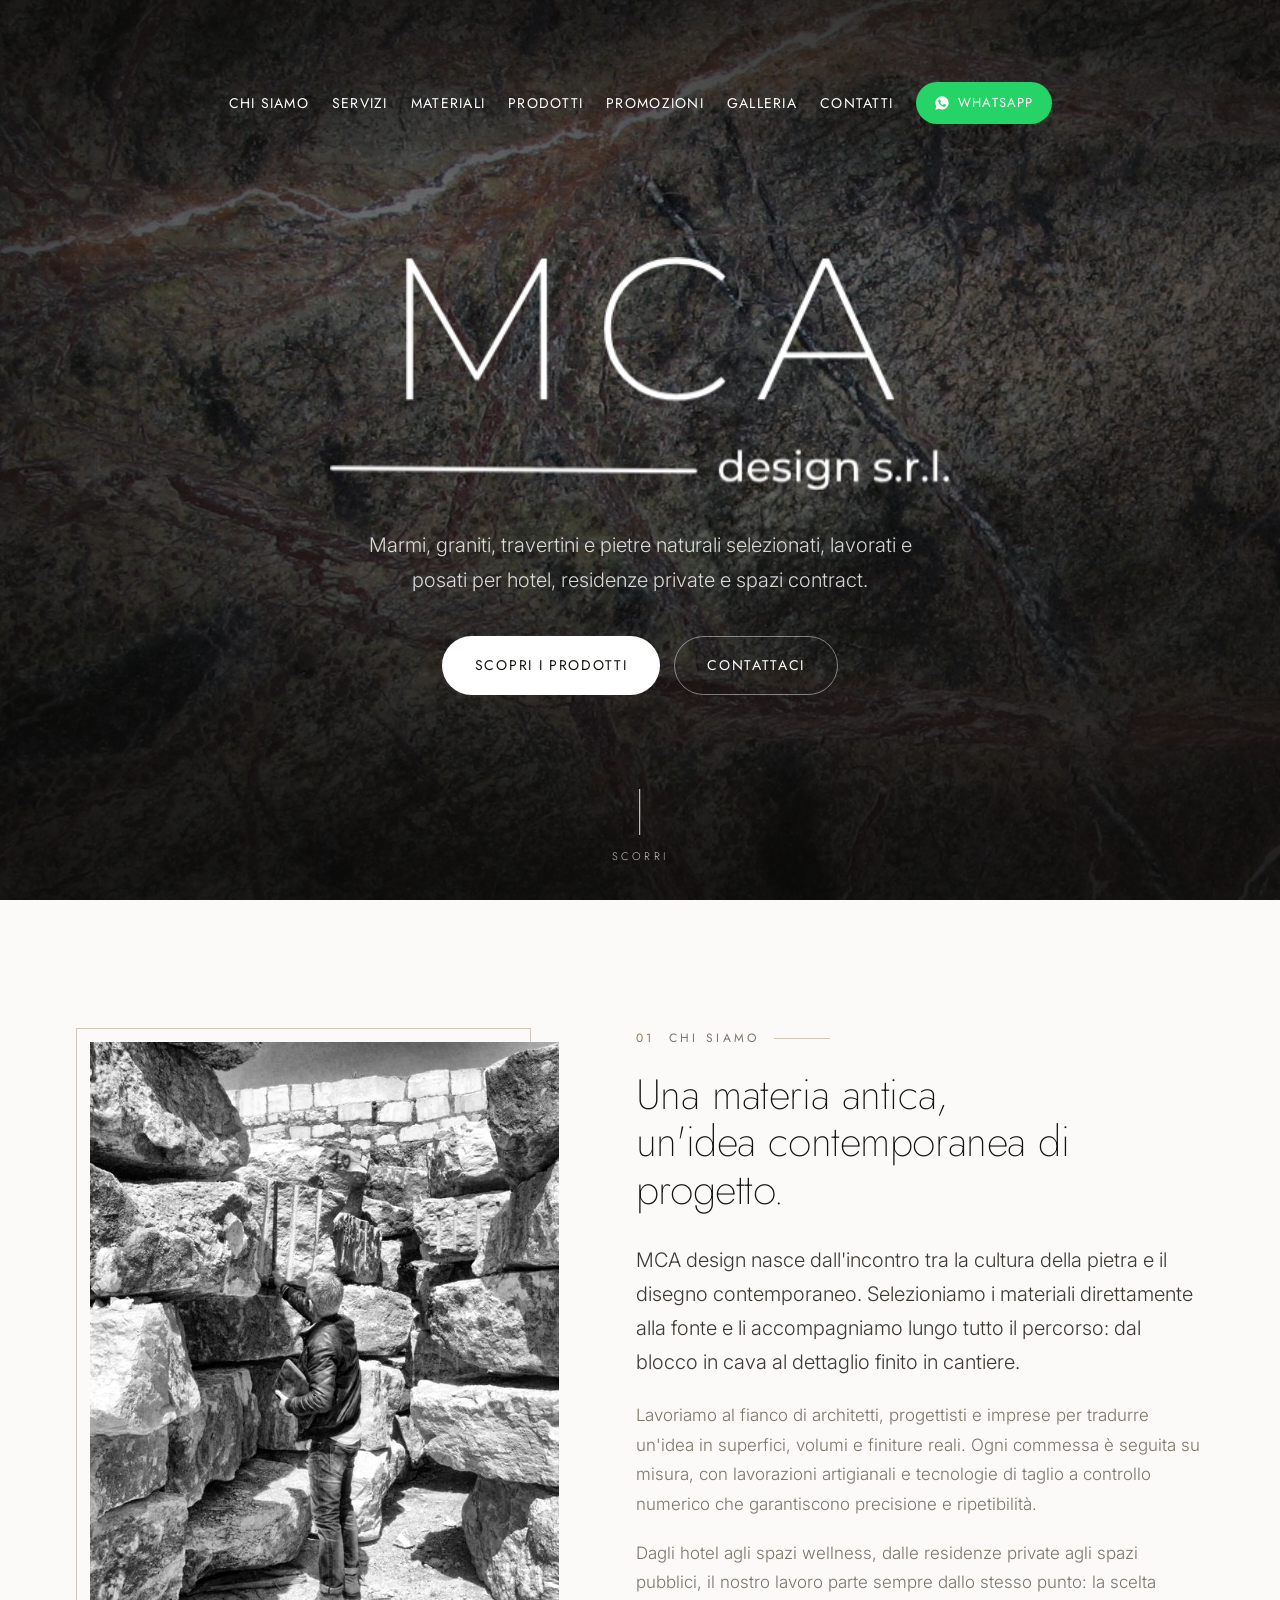
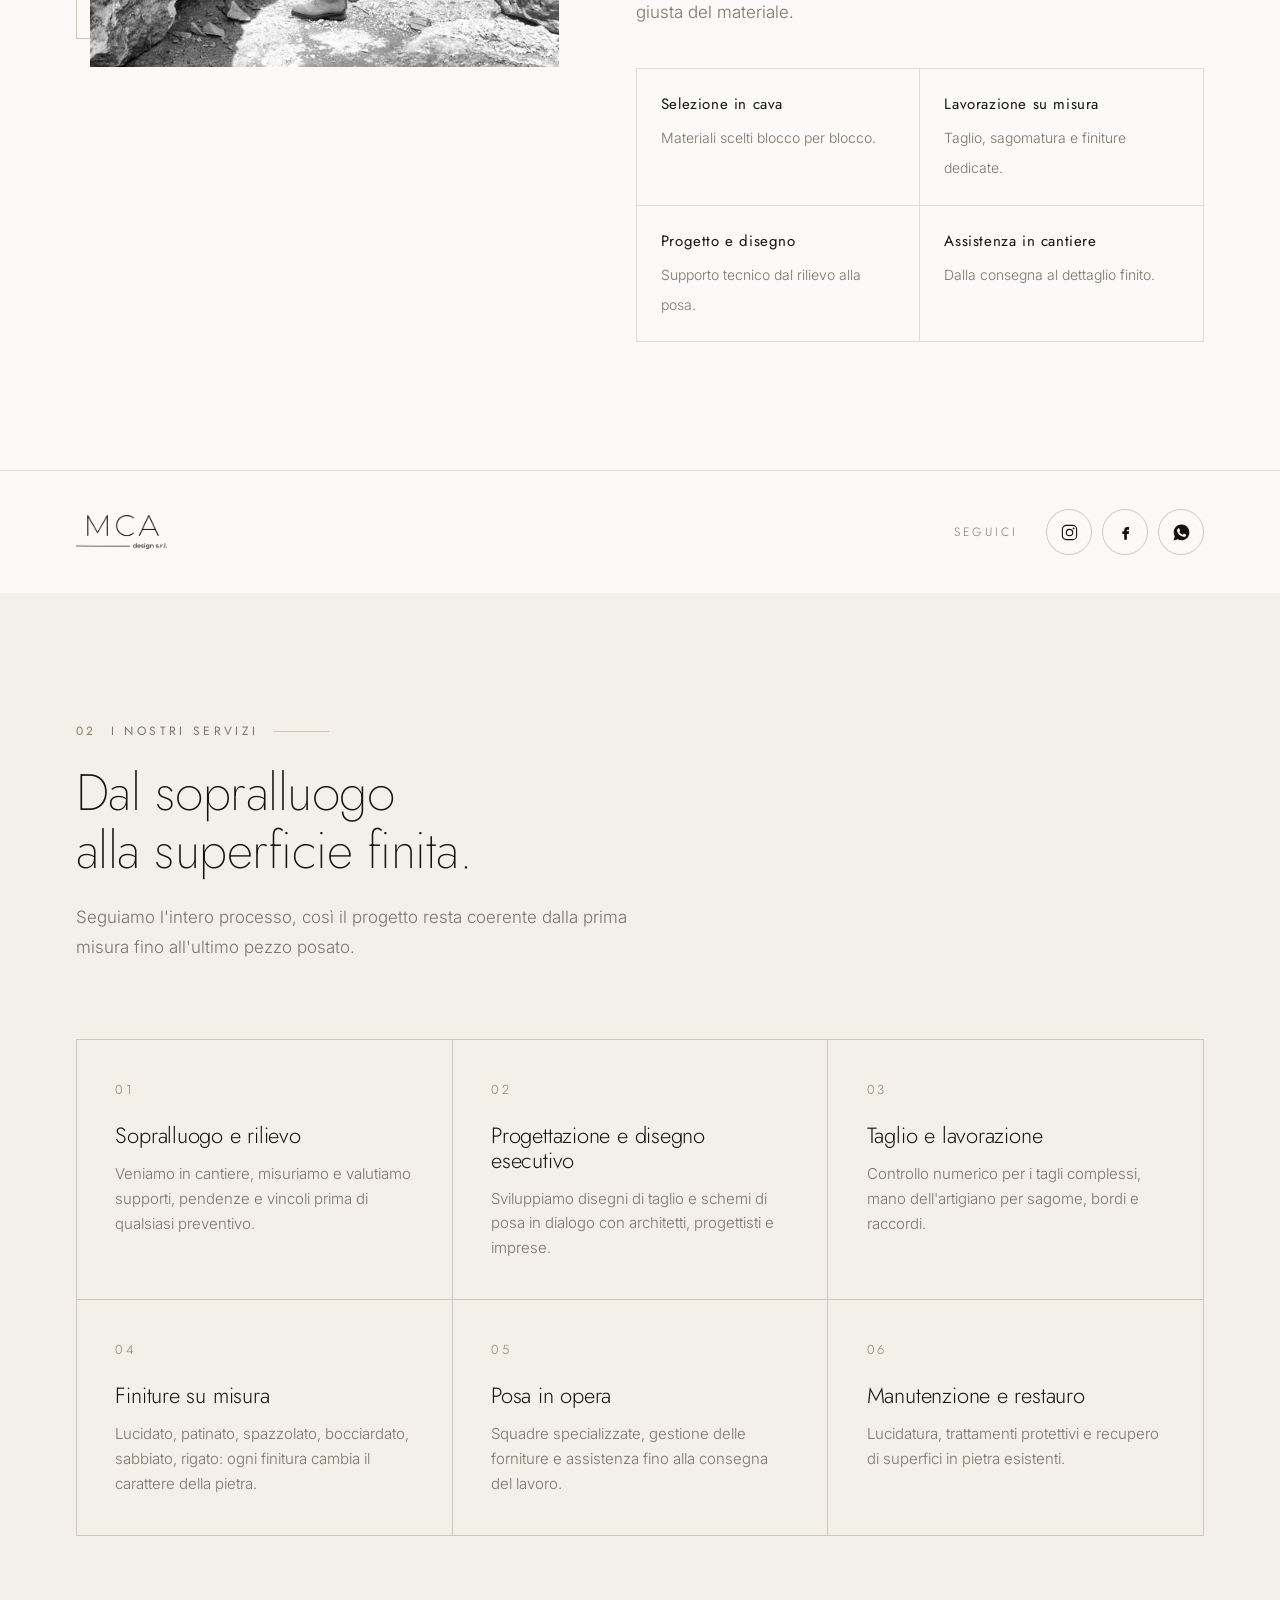
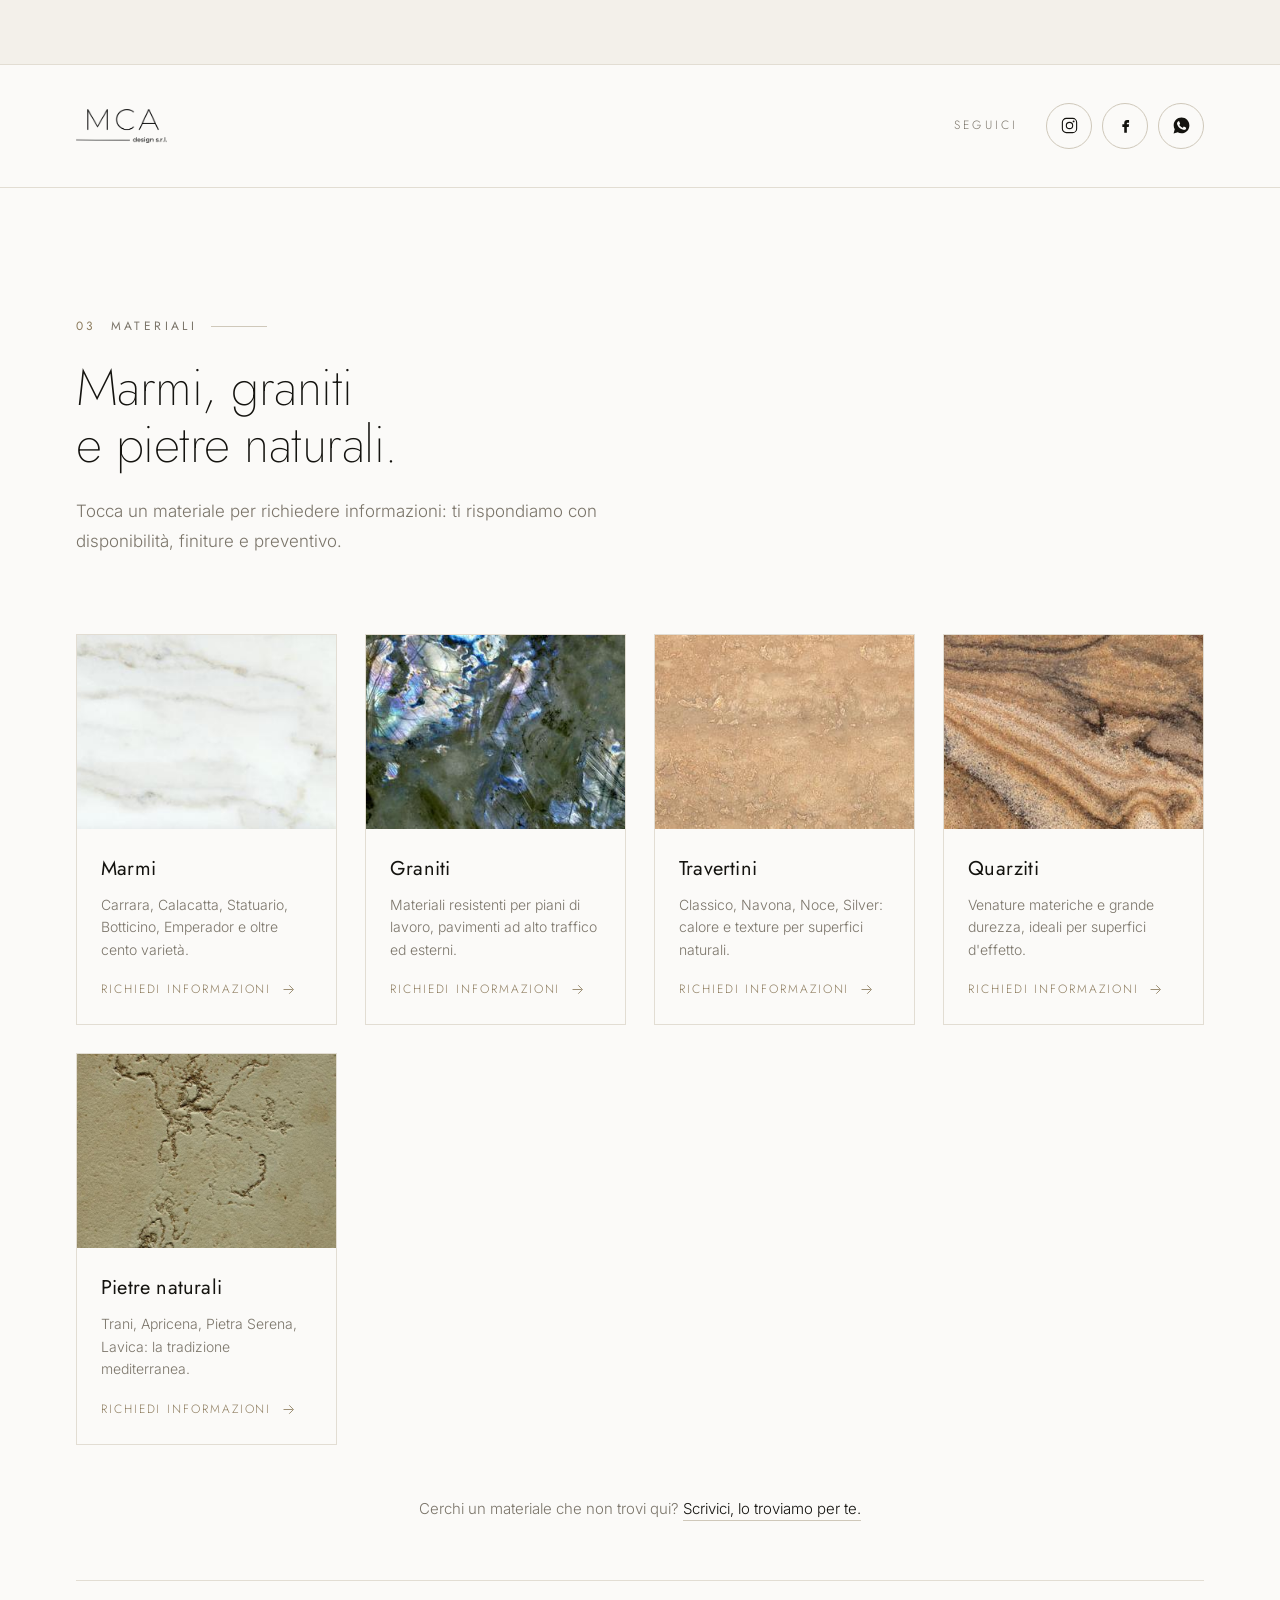
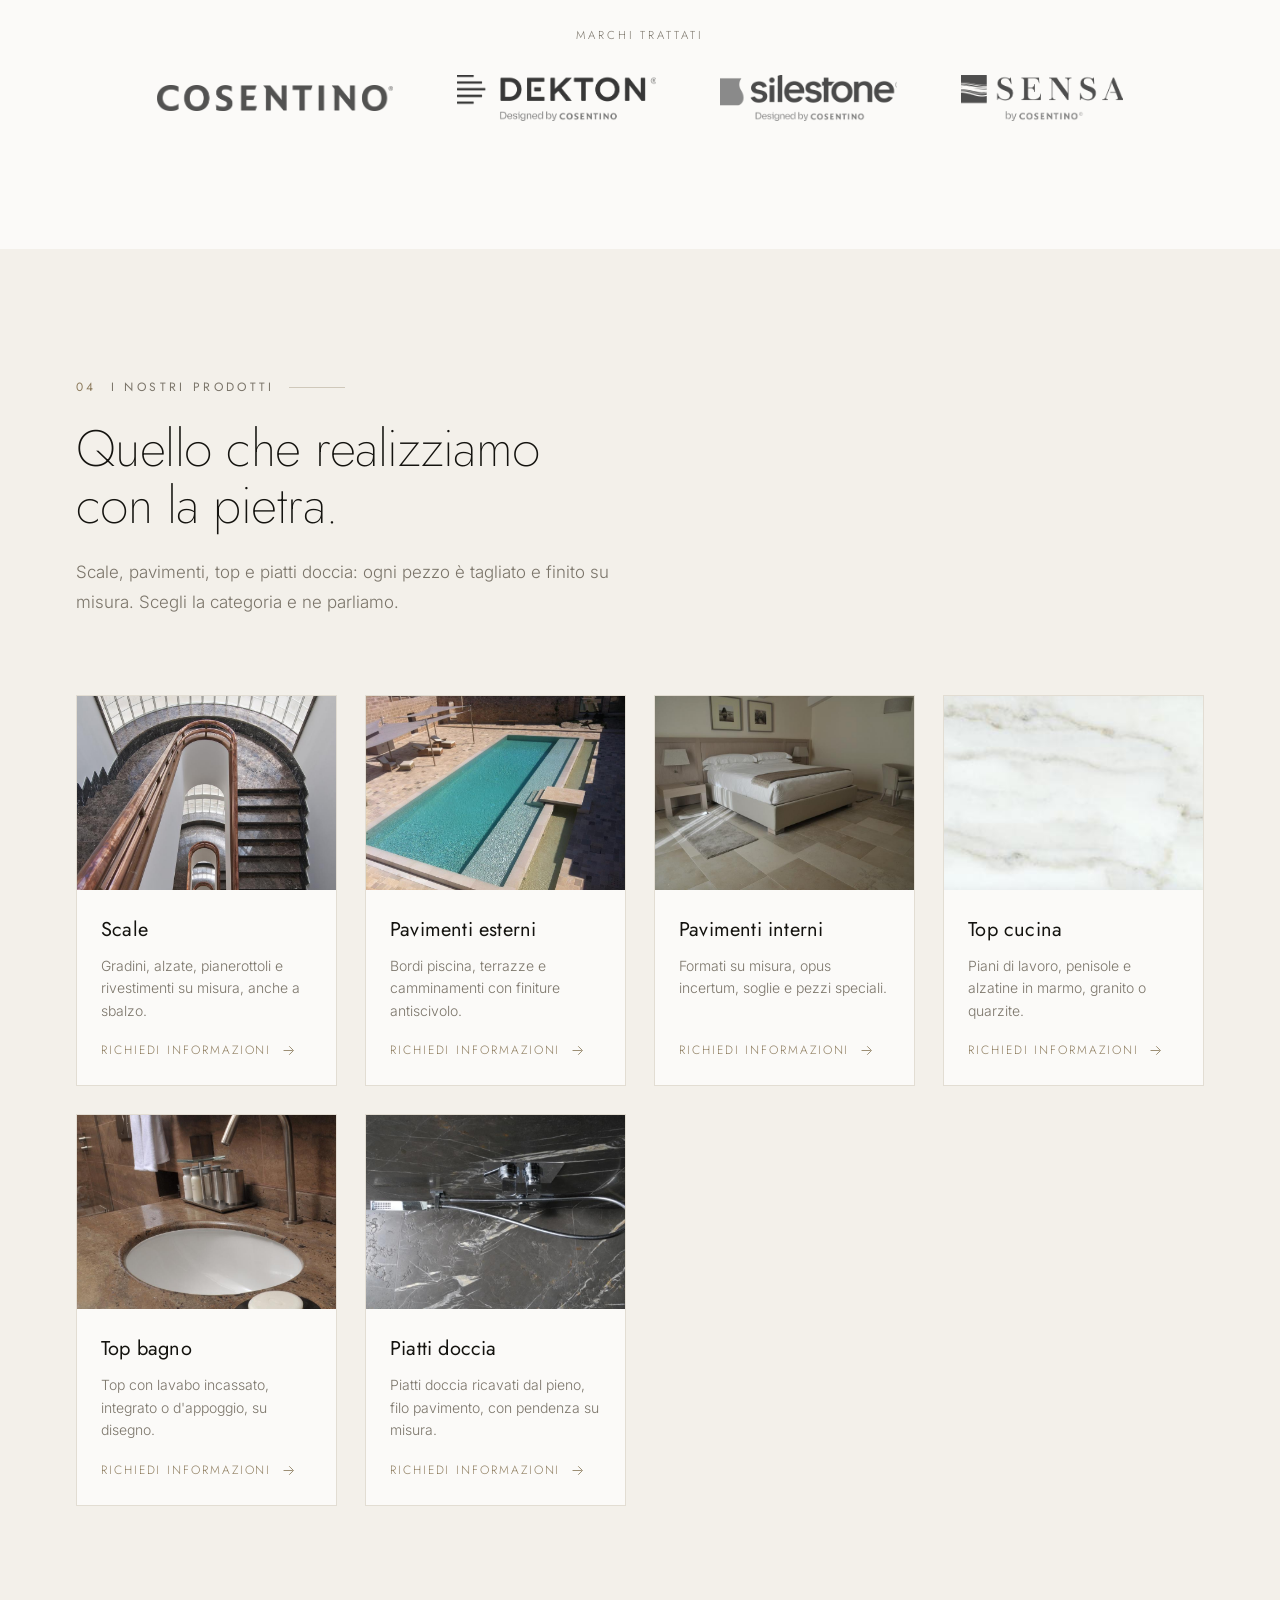
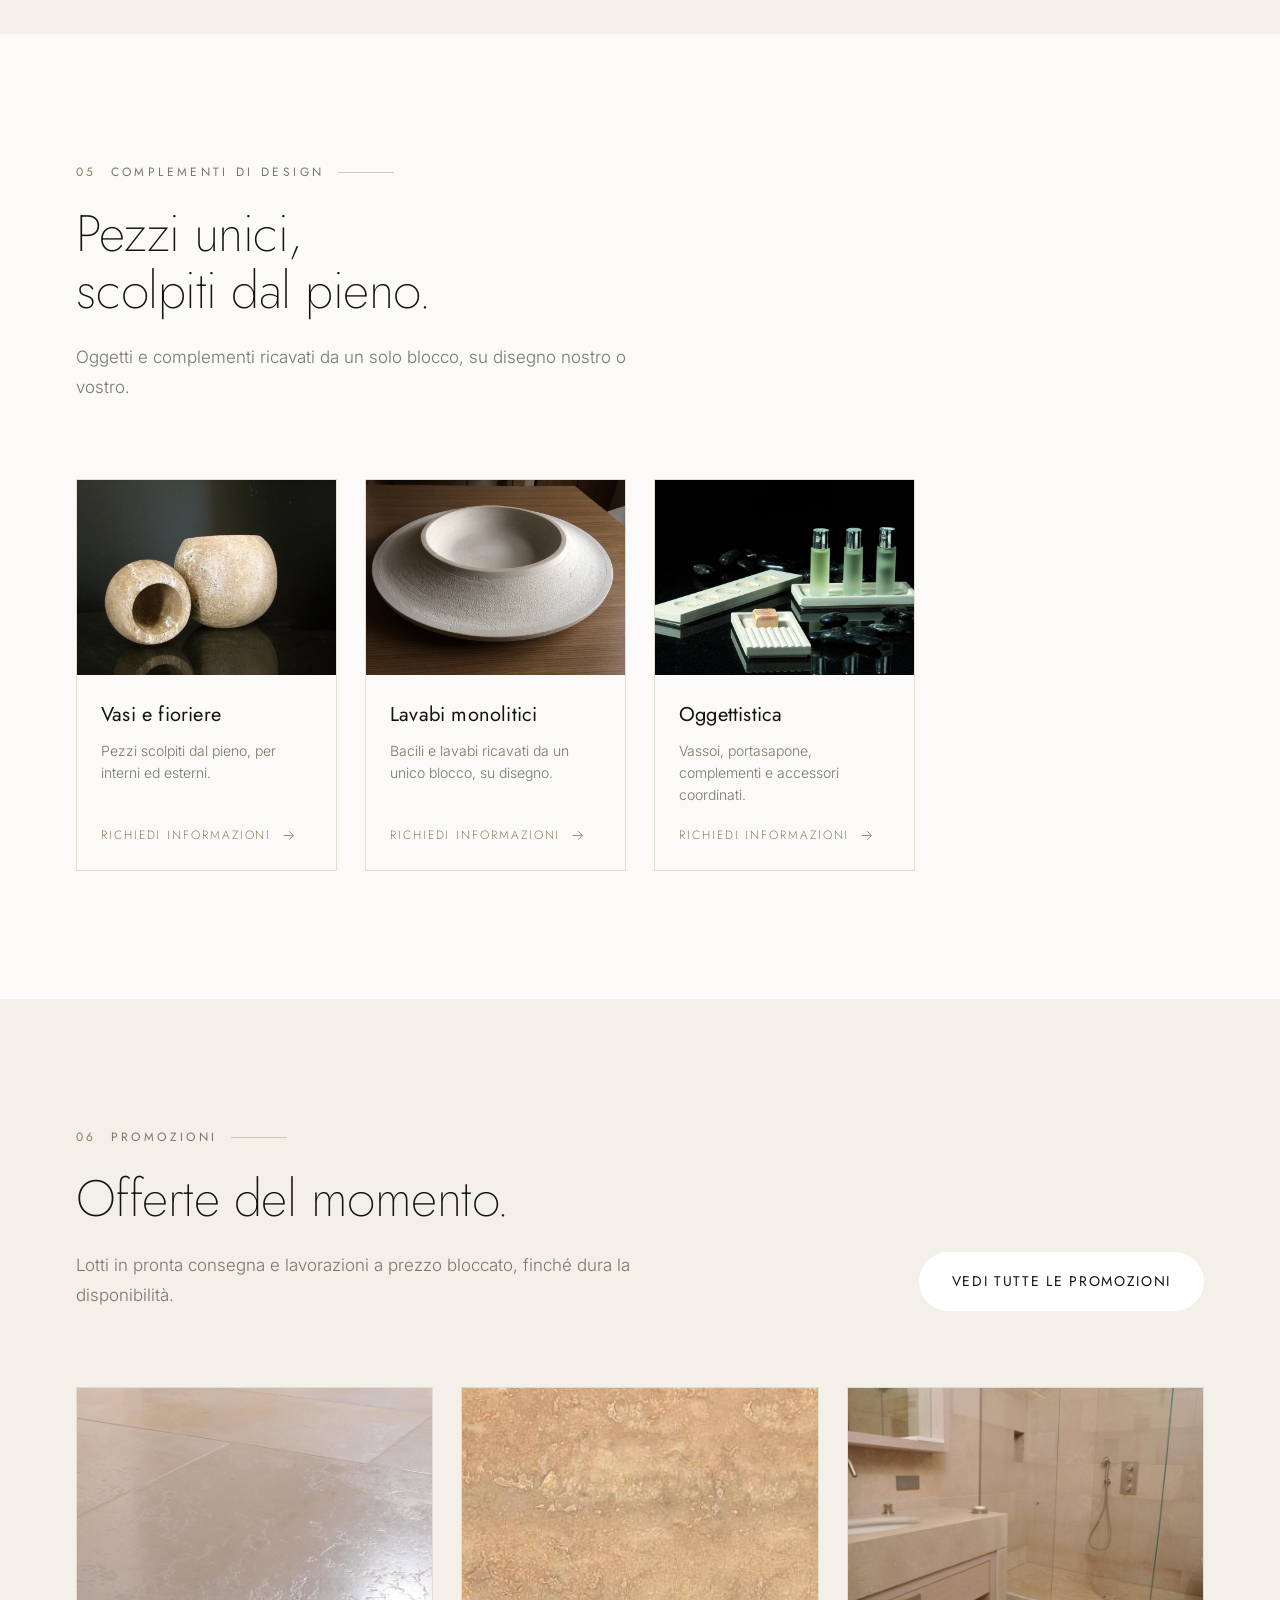
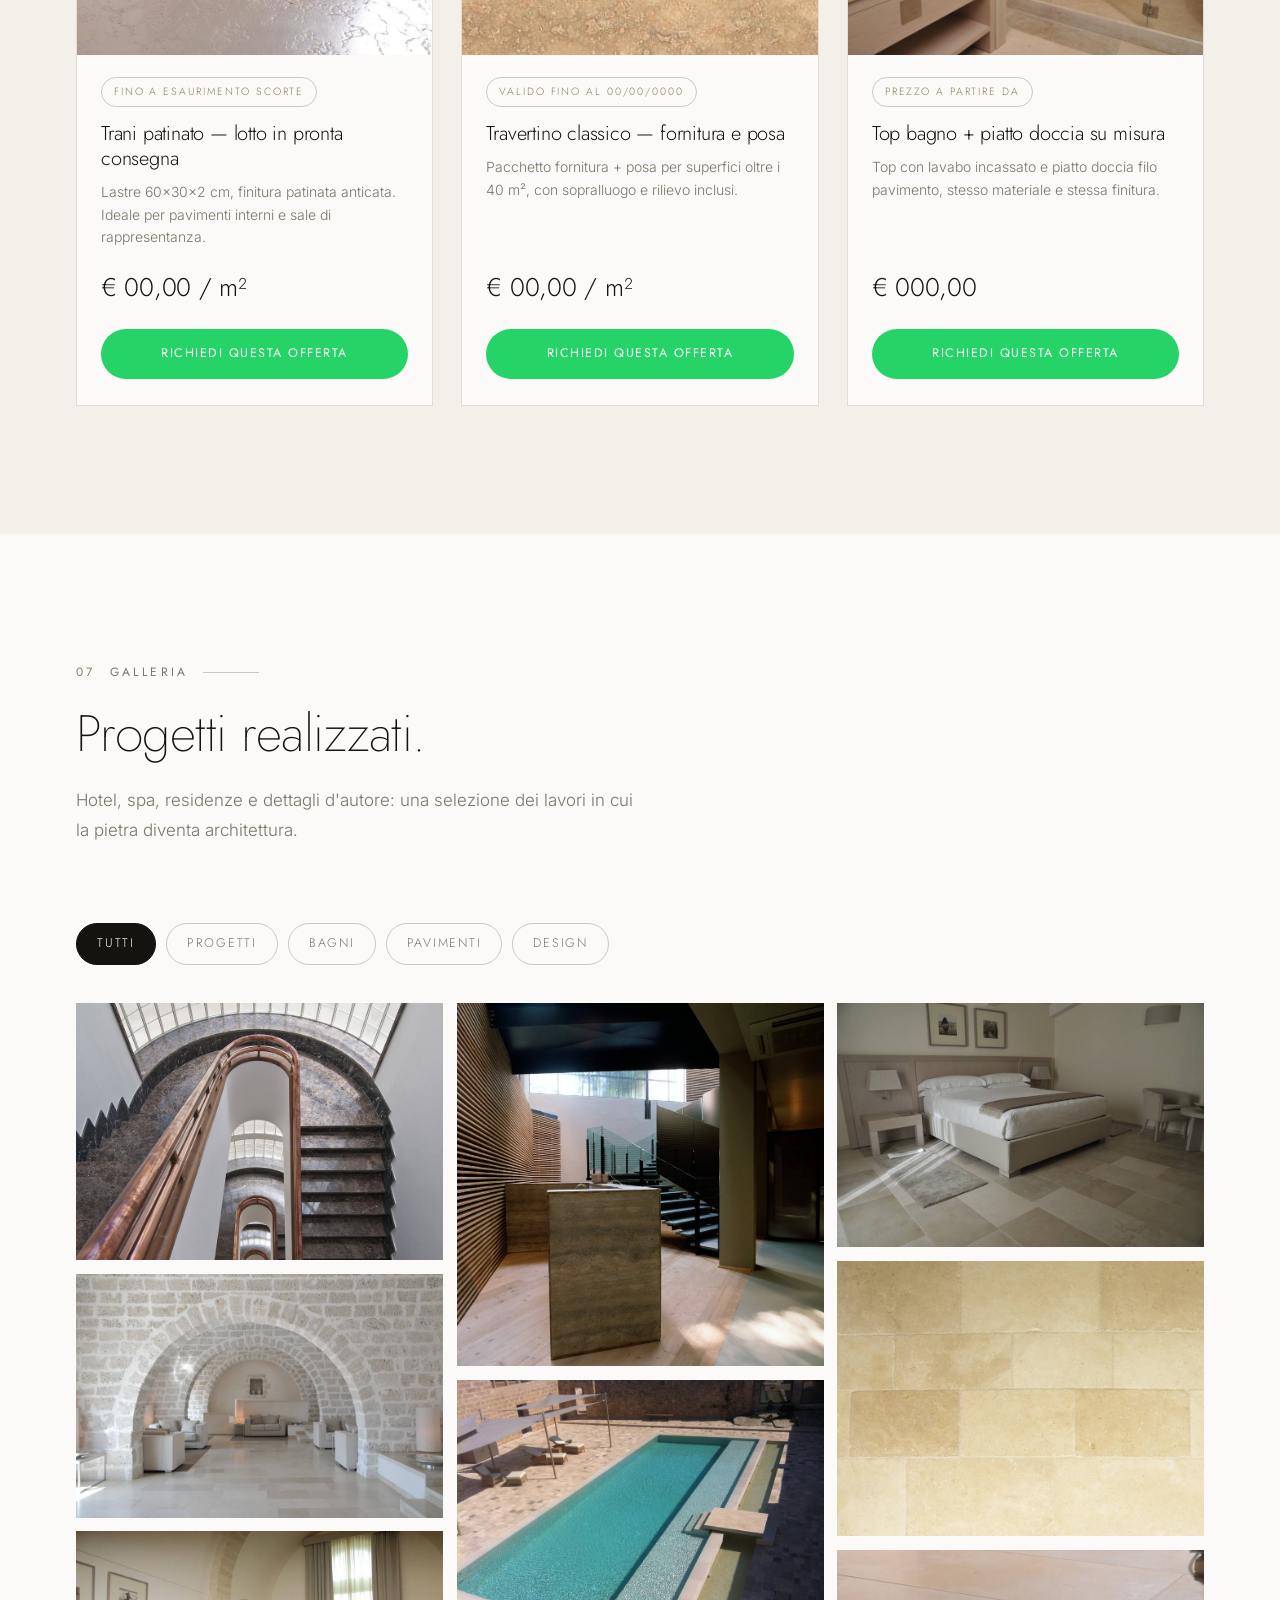
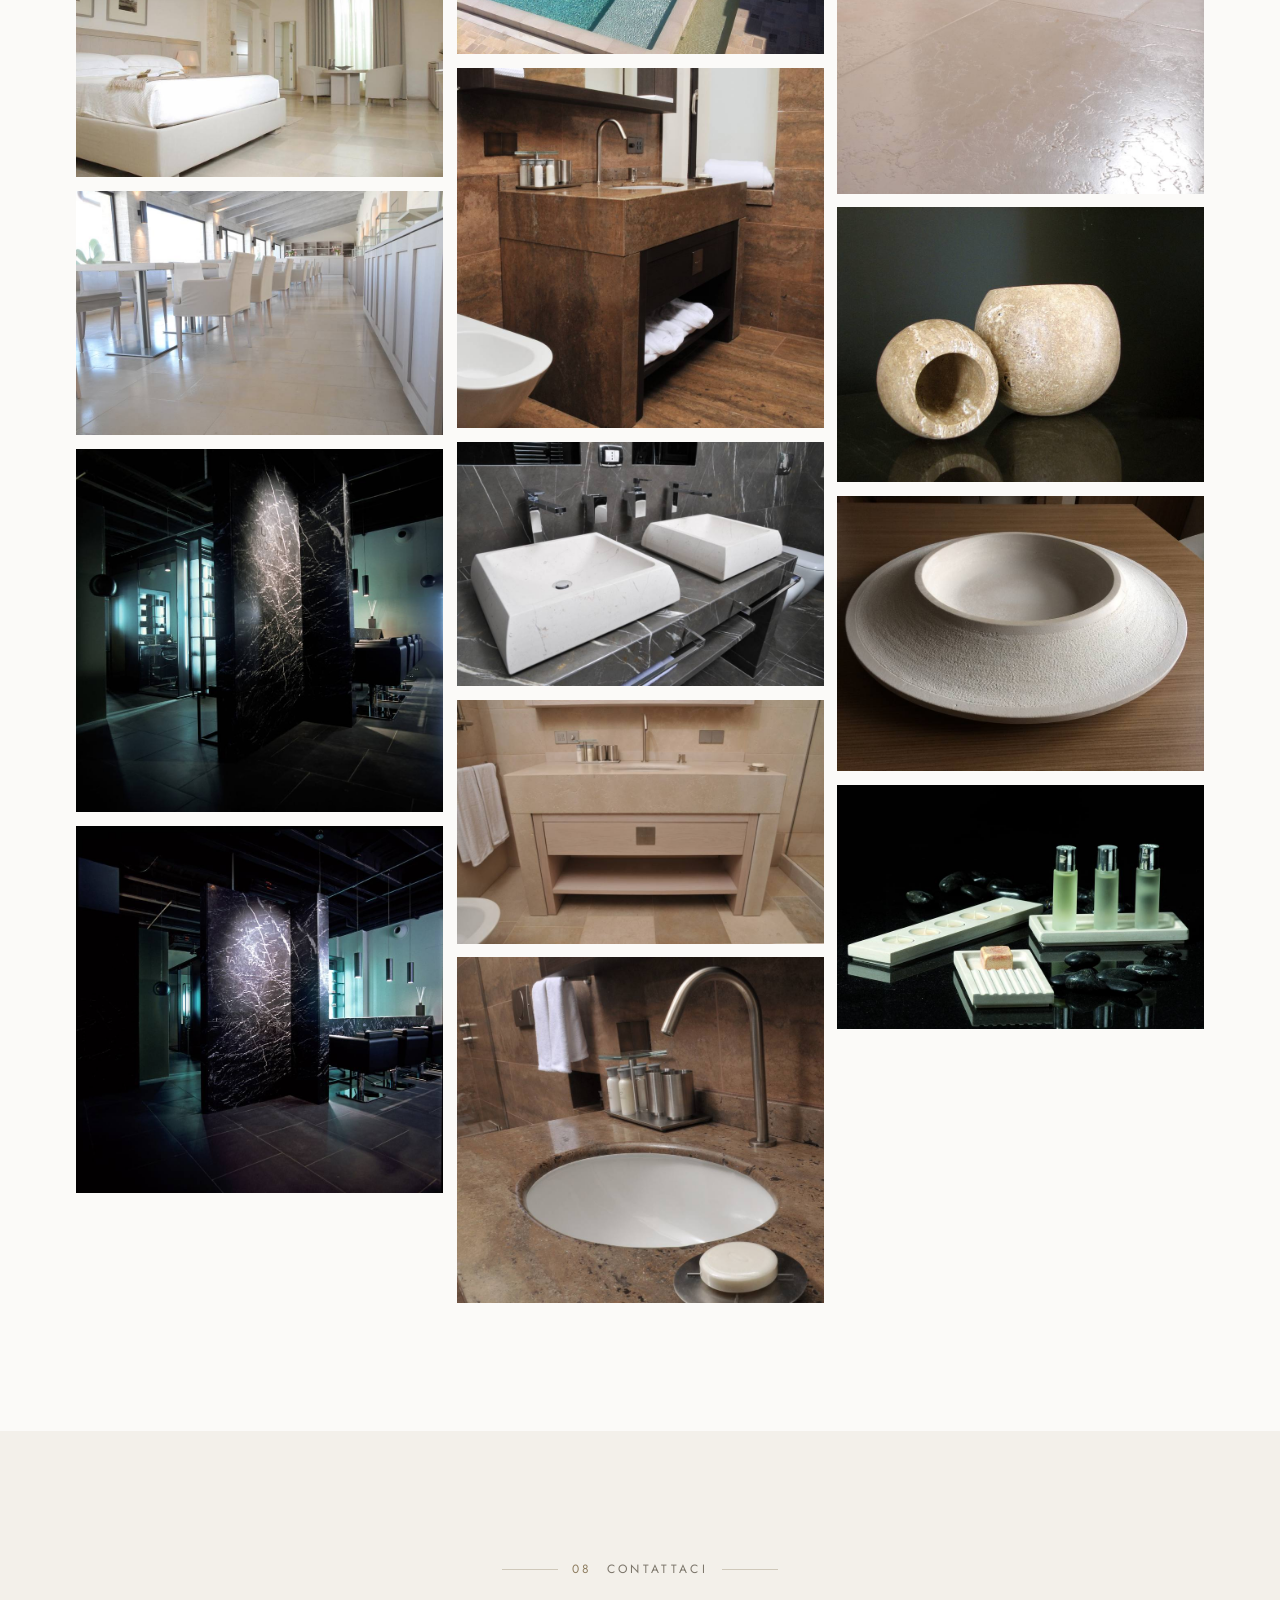
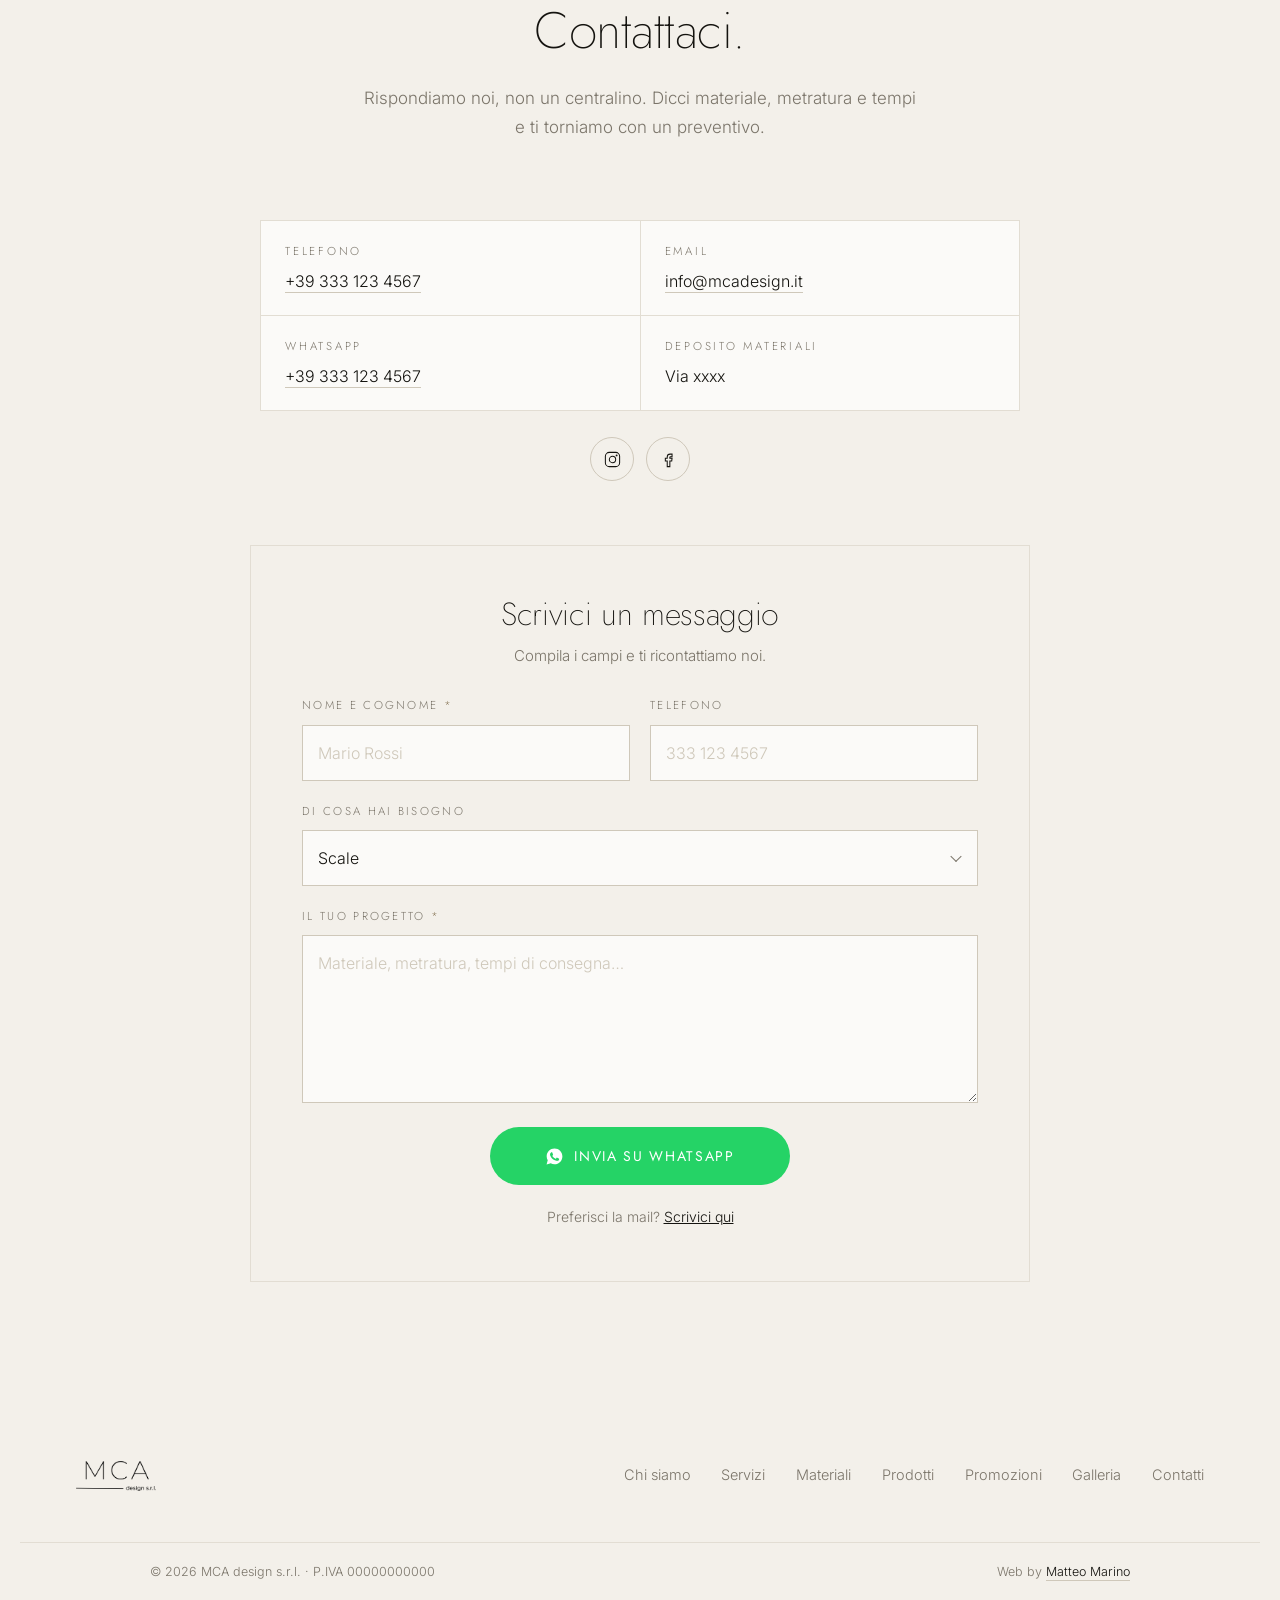
==== commit ea74d34c: "1.0.3" ====
--- a/index.html
+++ b/index.html
@@ -17,7 +17,7 @@
 <link rel="preconnect" href="https://fonts.googleapis.com">
 <link rel="preconnect" href="https://fonts.gstatic.com" crossorigin>
 <link href="https://fonts.googleapis.com/css2?family=Jost:wght@200;300;400;500&family=Inter:wght@300;400;500&display=swap" rel="stylesheet">
-<link rel="stylesheet" href="style.css?v=7">
+<link rel="stylesheet" href="style.css?v=11">
 </head>
 <body class="hero-scuro">
 
@@ -26,10 +26,17 @@
 <!-- ============ HEADER ============ -->
 <header class="site-header" id="header">
   <div class="shell header-inner">
-    <a href="#top" class="brand" id="brand" aria-label="MCA design s.r.l. &mdash; torna all'inizio">
+    <!-- riga 1: solo il marchio, al centro -->
+    <div class="header-top">
+      <button class="burger" id="burger" aria-label="Apri il menu" aria-expanded="false" aria-controls="nav">
+      <span></span><span></span>
+      </button>
+      <a href="#top" class="brand" id="brand" aria-label="MCA design s.r.l. &mdash; torna all'inizio">
       <img src="assets/img/logo.png" alt="MCA design s.r.l." width="432" height="162">
-    </a>
-
+      </a>
+    </div>
+
+    <!-- riga 2: il menu, centrato sotto (su telefono finisce nel pannello) -->
     <nav class="nav" id="nav" aria-label="Navigazione principale">
       <a href="#chi-siamo">Chi siamo</a>
       <a href="#servizi">Servizi</a>
@@ -43,10 +50,6 @@
         WhatsApp
       </a>
     </nav>
-
-    <button class="burger" id="burger" aria-label="Apri il menu" aria-expanded="false" aria-controls="nav">
-      <span></span><span></span>
-    </button>
   </div>
 </header>
 
@@ -191,7 +194,7 @@
       <header class="section-head">
         <p class="label reveal"><span class="label-num">03</span> Materiali</p>
         <h2 class="reveal">Marmi, graniti<br>e pietre naturali.</h2>
-        <p class="section-intro reveal">Tocca un materiale: si apre WhatsApp con il messaggio gi&agrave; pronto e ti rispondiamo con disponibilit&agrave;, finiture e preventivo.</p>
+        <p class="section-intro reveal">Tocca un materiale per richiedere informazioni: ti rispondiamo con disponibilit&agrave;, finiture e preventivo.</p>
       </header>
 
       <div class="products">
@@ -279,7 +282,7 @@
       <header class="section-head">
         <p class="label reveal"><span class="label-num">04</span> I nostri prodotti</p>
         <h2 class="reveal">Quello che realizziamo<br>con la pietra.</h2>
-        <p class="section-intro reveal">Scale, pavimenti, top e piatti doccia: ogni pezzo &egrave; tagliato e finito su misura. Scegli la categoria e ne parliamo su WhatsApp.</p>
+        <p class="section-intro reveal">Scale, pavimenti, top e piatti doccia: ogni pezzo &egrave; tagliato e finito su misura. Scegli la categoria e ne parliamo.</p>
       </header>
 
       <div class="products">
@@ -422,7 +425,7 @@
         <p class="label reveal"><span class="label-num">08</span> Contattaci</p>
         <h2 class="reveal">Contattaci.</h2>
         <p class="section-intro reveal">
-          Telefono, email o WhatsApp: rispondiamo noi, non un centralino.
+          Rispondiamo noi, non un centralino.
           Dicci materiale, metratura e tempi e ti torniamo con un preventivo.
         </p>
       </header>
@@ -474,7 +477,7 @@
         <form class="contact-form" id="contact-form" novalidate>
           <header class="form-head">
             <h3>Scrivici un messaggio</h3>
-            <p>Compila i campi: il messaggio si apre gi&agrave; scritto su WhatsApp.</p>
+            <p>Compila i campi e ti ricontattiamo noi.</p>
           </header>
 
           <div class="field-row">
@@ -588,6 +591,6 @@
   </figure>
 </div>
 
-<script src="script.js?v=7"></script>
+<script src="script.js?v=11"></script>
 </body>
 </html>
--- a/style.css
+++ b/style.css
@@ -22,7 +22,7 @@
   --ff-body:    'Inter', -apple-system, BlinkMacSystemFont, 'Segoe UI', Roboto, sans-serif;
 
   --ease: cubic-bezier(.22,.61,.36,1);
-  --header-h: 84px;
+  --header-h: 132px;
 }
 
 /* ---------- Reset ---------- */
@@ -70,14 +70,21 @@
   transition:background .4s var(--ease), box-shadow .4s var(--ease), border-color .4s var(--ease);
   border-bottom:1px solid transparent;
 }
+/* Header su due righe: il marchio al centro sopra, il menu centrato sotto.
+   Con sette voci non c'era modo di tenere il logo grande e centrato
+   sulla stessa riga. */
 .header-inner{
-  display:flex; align-items:center; justify-content:space-between; gap:24px;
-  height:var(--header-h);
-  transition:height .4s var(--ease);
+  display:flex; flex-direction:column; align-items:center; justify-content:center;
+  gap:10px; height:var(--header-h);
+  transition:height .4s var(--ease), gap .4s var(--ease);
+}
+.header-top{
+  position:relative; width:100%;
+  display:flex; align-items:center; justify-content:center;
 }
 .brand{ flex:0 0 auto; }     /* il logo non si lascia schiacciare dal menu */
 .brand img{
-  height:48px; width:auto; max-width:none;
+  height:64px; width:auto; max-width:none;
   transition:filter .4s var(--ease), height .4s var(--ease);
 }
 /* Con la foto nell'hero l'header parte in bianco; senza foto resta scuro. */
@@ -93,10 +100,10 @@
   -webkit-backdrop-filter:saturate(180%) blur(14px);
   border-bottom-color:var(--line);
 }
-.site-header.scrolled .header-inner{ height:68px; }
-.site-header.scrolled .brand img{ height:40px; }
-
-.nav{ display:flex; align-items:center; gap:clamp(16px,2vw,32px); }
+.site-header.scrolled .header-inner{ height:92px; gap:6px; }
+.site-header.scrolled .brand img{ height:44px; }
+
+.nav{ display:flex; align-items:center; justify-content:center; gap:clamp(14px,1.8vw,28px); }
 .nav > a{
   font-family:var(--ff-display);
   font-size:14px; font-weight:400; letter-spacing:.09em; text-transform:uppercase;
@@ -127,9 +134,9 @@
 
 /* Burger */
 .burger{
-  display:none; width:44px; height:44px; margin-right:-10px;
+  display:none; width:44px; height:44px;
   background:none; border:0; cursor:pointer; padding:0;
-  position:relative; z-index:2;
+  position:absolute; left:0; top:50%; transform:translateY(-50%); z-index:2;
 }
 .burger span{
   display:block; height:1px; width:24px; margin:6px auto; background:var(--ink);
@@ -506,6 +513,7 @@
   color:var(--ink); margin:0 0 18px; letter-spacing:-.01em;
 }
 .promo-btn{ align-self:stretch; padding:13px 20px; font-size:12.5px; }
+.promo-btn .corto{ display:none; }
 
 .promos--page{ grid-template-columns:repeat(auto-fill,minmax(320px,1fr)); }
 
@@ -779,13 +787,10 @@
 /* ==========================================================================
    Responsive
    ========================================================================== */
-/* ---------- Fascia stretta: con il logo grande il menu completo non ci sta.
-   Tolgo la pillola WhatsApp dalla barra (resta il pulsante flottante) e
-   stringo le voci. ---------- */
+/* ---------- Fascia stretta: stringo solo le voci, il menu ha una riga tutta sua ---------- */
 @media (min-width:821px) and (max-width:1120px){
-  .nav{ gap:16px; }
+  .nav{ gap:14px; }
   .nav > a{ font-size:12.5px; letter-spacing:.06em; }
-  .nav-wa{ display:none; }
 }
 
 /* ---------- Tablet largo ---------- */
@@ -824,6 +829,7 @@
     transition:opacity .4s var(--ease), transform .4s var(--ease), visibility .4s var(--ease);
   }
   .nav-open .nav{ opacity:1; visibility:visible; transform:none; }
+  .header-inner{ gap:0; }     /* il menu è fuori flusso: resta solo la riga del marchio */
   .brand{ position:relative; z-index:2; }
   .nav-open .brand img{ filter:none; }
   .nav > a{ color:var(--ink) !important; font-size:clamp(18px,5.2vw,24px); letter-spacing:.02em; padding:9px 0; }
@@ -842,16 +848,16 @@
 @media (max-width:760px){
   :root{
     --gut:16px;
-    --header-h:60px;          /* barra un po' più alta: ci sta un logo leggibile */
+    --header-h:66px;          /* una riga sola: marchio al centro, menu nel pannello */
   }
 
   body{ font-size:13.5px; line-height:1.62; }
 
   /* --- Header --- */
-  .brand img{ height:34px; }
-  .site-header.scrolled .brand img{ height:30px; }
-  .site-header.scrolled .header-inner{ height:54px; }
-  .burger{ width:36px; height:36px; margin-right:-8px; }
+  .brand img{ height:42px; }
+  .site-header.scrolled .brand img{ height:36px; }
+  .site-header.scrolled .header-inner{ height:58px; gap:0; }
+  .burger{ width:38px; height:38px; }
   .burger span{ width:19px; margin:4.5px auto; }
 
   /* --- Hero: resta a tutto schermo anche su mobile --- */
@@ -969,17 +975,26 @@
   .footer-bottom{ padding:14px var(--gut) 76px; text-align:center; justify-content:center; }
   .footer-bottom p{ font-size:11px; }
 
-  /* --- Promozioni --- */
-  .section-head--row{ flex-direction:column; align-items:stretch; gap:20px; }
-  .promo-all{ align-self:flex-start; }
-  .promos, .promos--page{ grid-template-columns:1fr; gap:14px; }
-  .promo-img{ aspect-ratio:16/10; }
-  .promo-body{ padding:16px 16px 18px; }
-  .promo-nota{ font-size:9.5px; padding:4px 10px; margin-bottom:11px; }
-  .promo-titolo{ font-size:17px; margin-bottom:8px; }
-  .promo-desc{ font-size:12.5px; margin-bottom:14px; }
-  .promo-prezzo{ font-size:21px; margin-bottom:14px; }
-  .promo-btn{ padding:12px 18px; font-size:11.5px; }
+  /* --- Promozioni ---
+     Stessa misura delle schede di Materiali e Prodotti: due colonne compatte.
+     Resta quello che conta in un'offerta (foto, titolo, prezzo, pulsante),
+     via la descrizione lunga come nelle altre schede. */
+  .section-head--row{ flex-direction:column; align-items:stretch; gap:16px; }
+  .promo-all{ align-self:flex-start; padding:12px 20px; font-size:11px; }
+  .promos, .promos--page{ grid-template-columns:repeat(2,minmax(0,1fr)); gap:10px; }
+  .promo-img{ aspect-ratio:4/3; }
+  .promo-body{ padding:11px 12px 13px; }
+  .promo-nota{ display:none; }     /* andava a capo e raddoppiava l'altezza della scheda */
+  .promo-titolo{
+    font-size:13px; line-height:1.3; margin-bottom:8px;
+    display:-webkit-box; -webkit-line-clamp:2; -webkit-box-orient:vertical;
+    overflow:hidden;                /* i titoli lunghi non sfondano la scheda */
+  }
+  .promo-desc{ display:none; }
+  .promo-prezzo{ font-size:16px; margin:0 0 10px; }
+  .promo-btn{ padding:11px 10px; font-size:10px; letter-spacing:.1em; }
+  .promo-btn .lungo{ display:none; }    /* su due righe gonfiava la scheda */
+  .promo-btn .corto{ display:inline; }
 
   /* --- Pagina interna --- */
   .page-head{ padding-block:28px 20px; }
@@ -1023,7 +1038,7 @@
   .section-head h2, .about-text h2{ font-size:20px; }
   .service{ padding:16px 14px; }
   .service h3{ font-size:15px; }
-  .products{ gap:8px; }
+  .products, .promos, .promos--page{ gap:8px; }
   .product-body{ padding:10px 10px 11px; }
   .product-name{ font-size:13.5px; }
   /* sotto i 400px la freccia ruba lo spazio ai nomi lunghi, che andrebbero
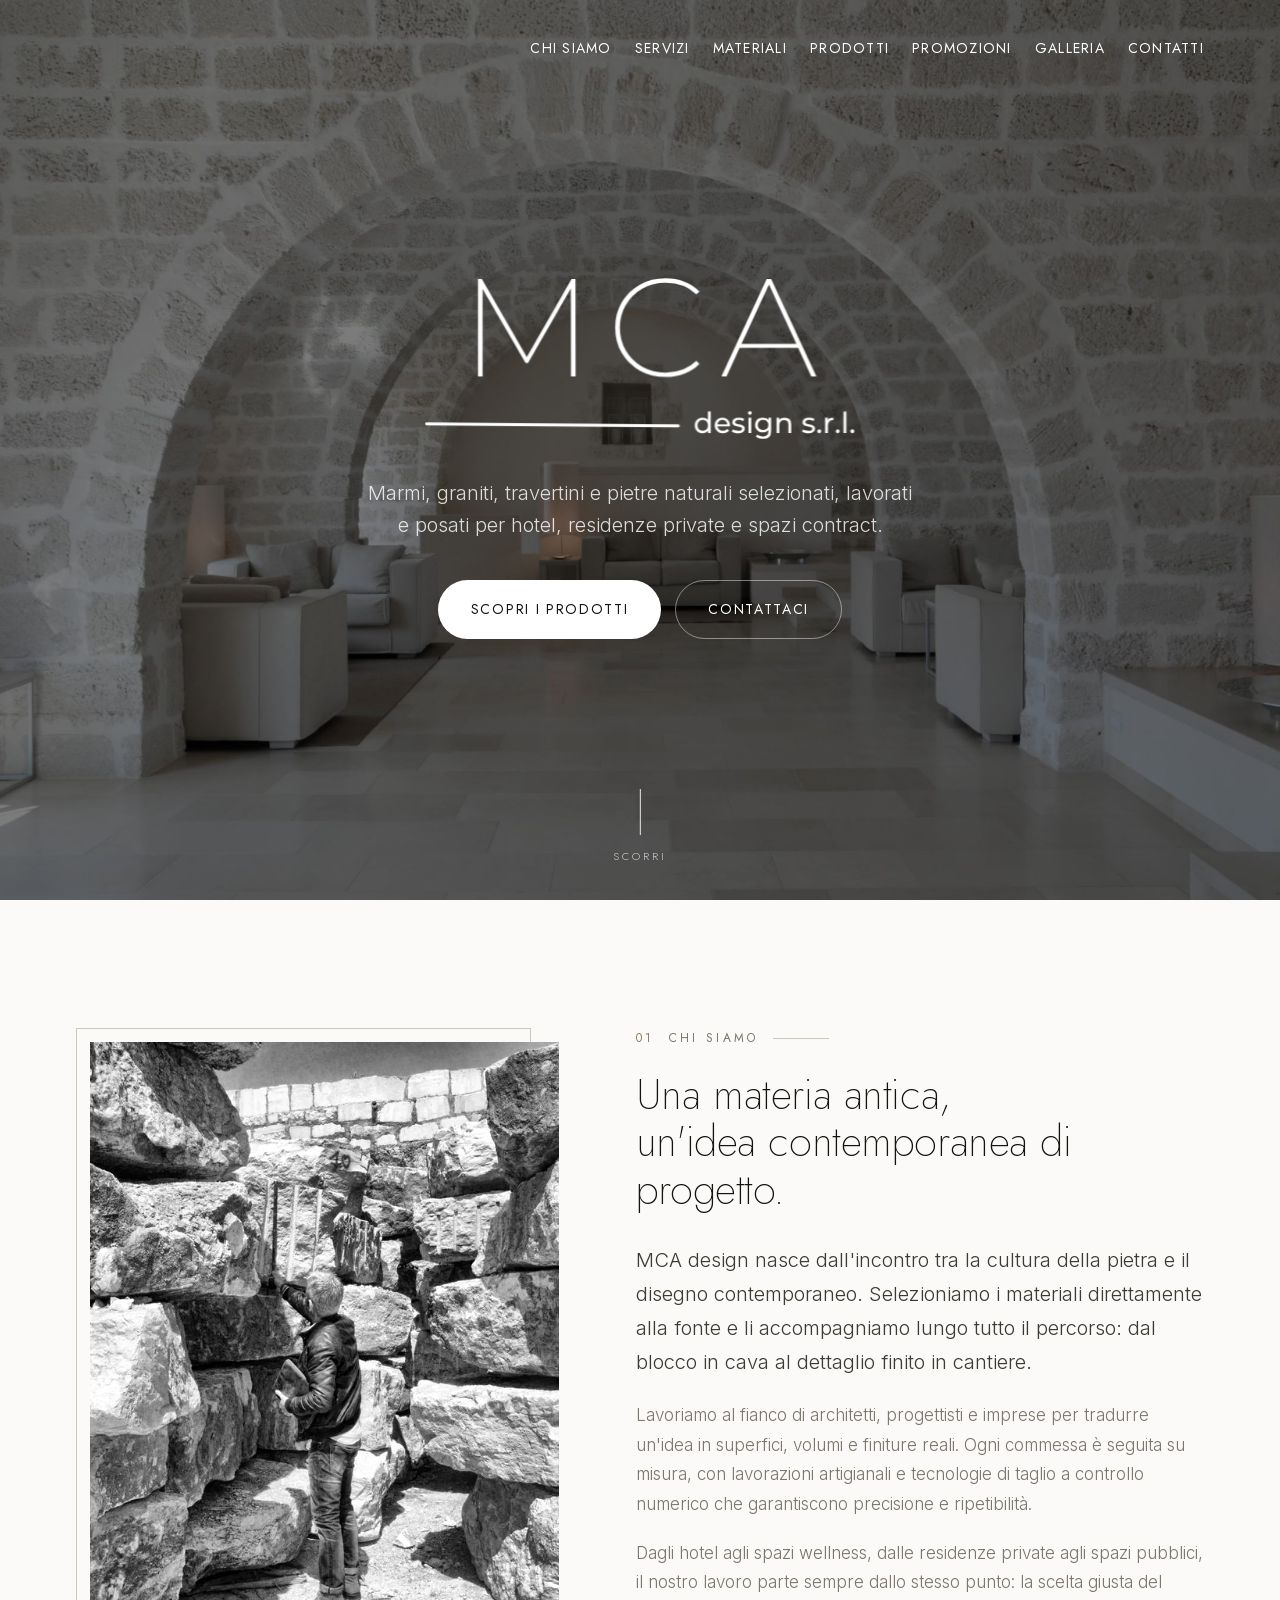
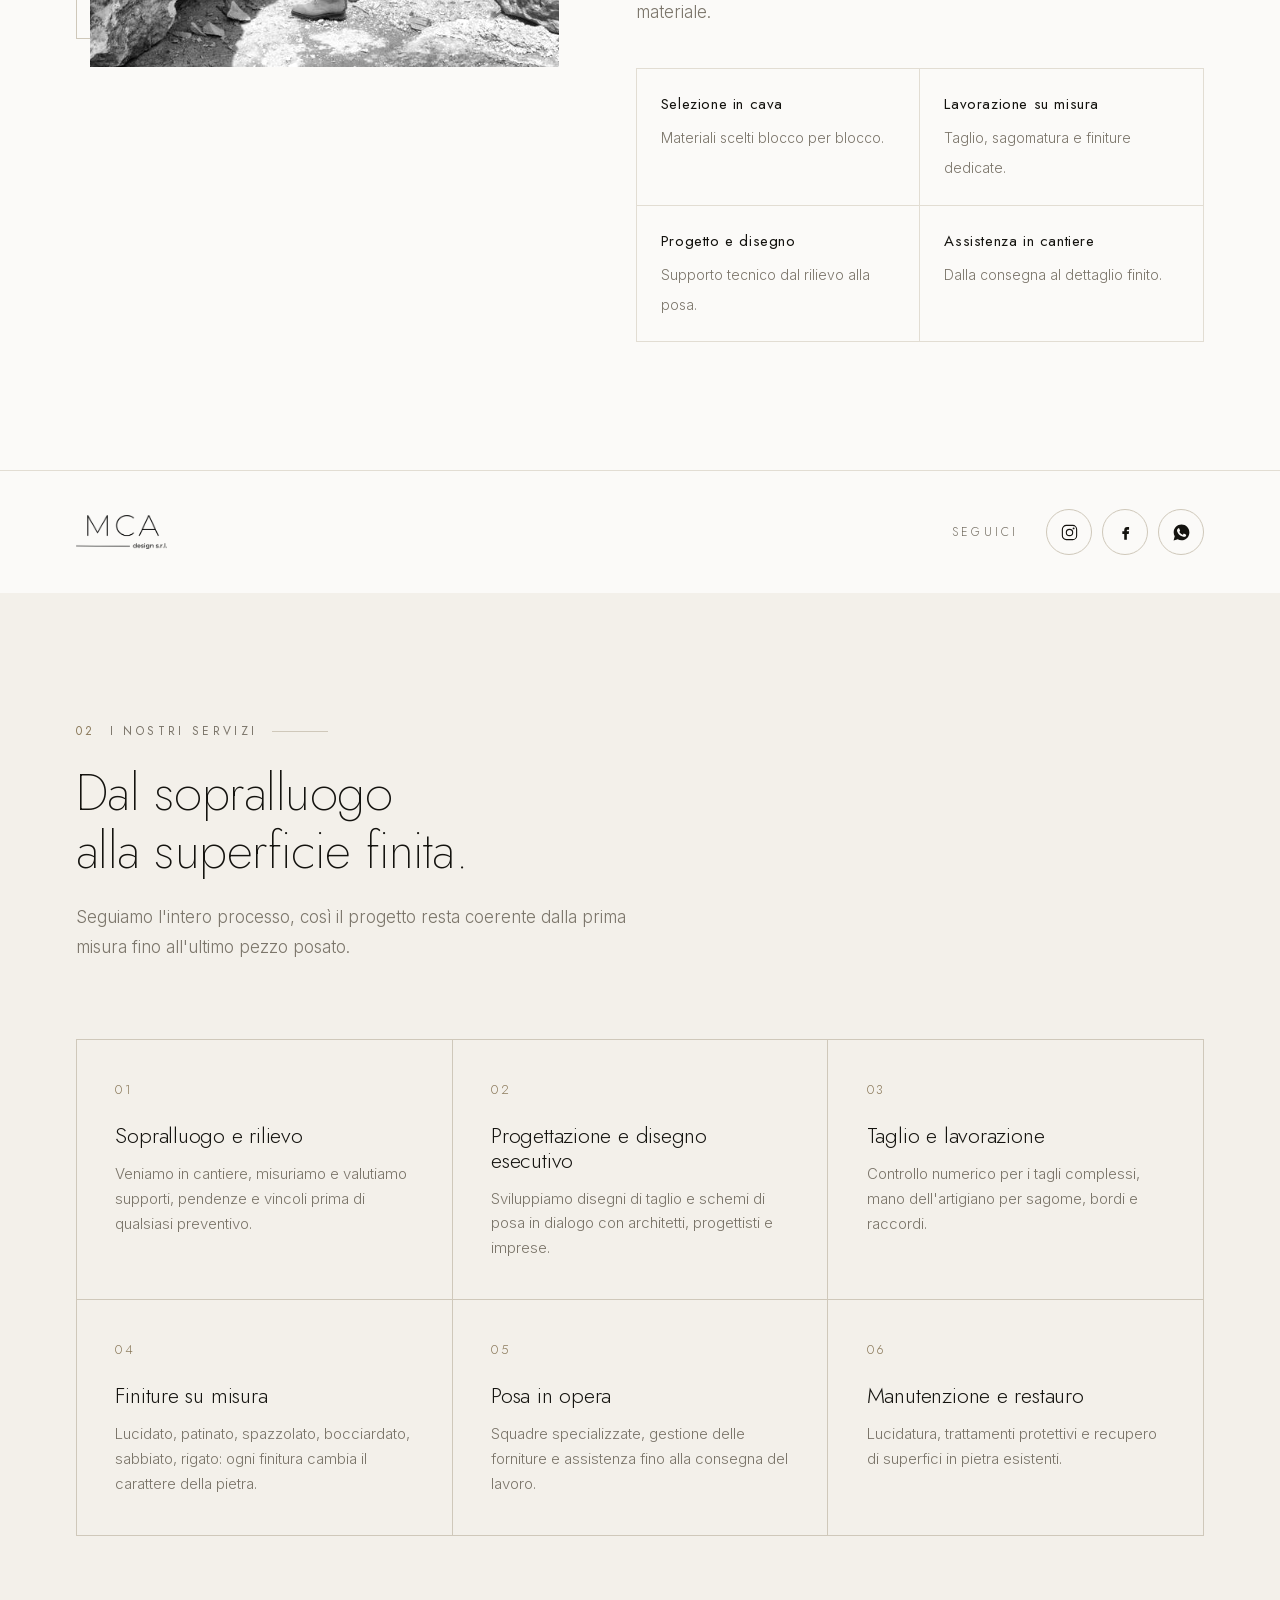
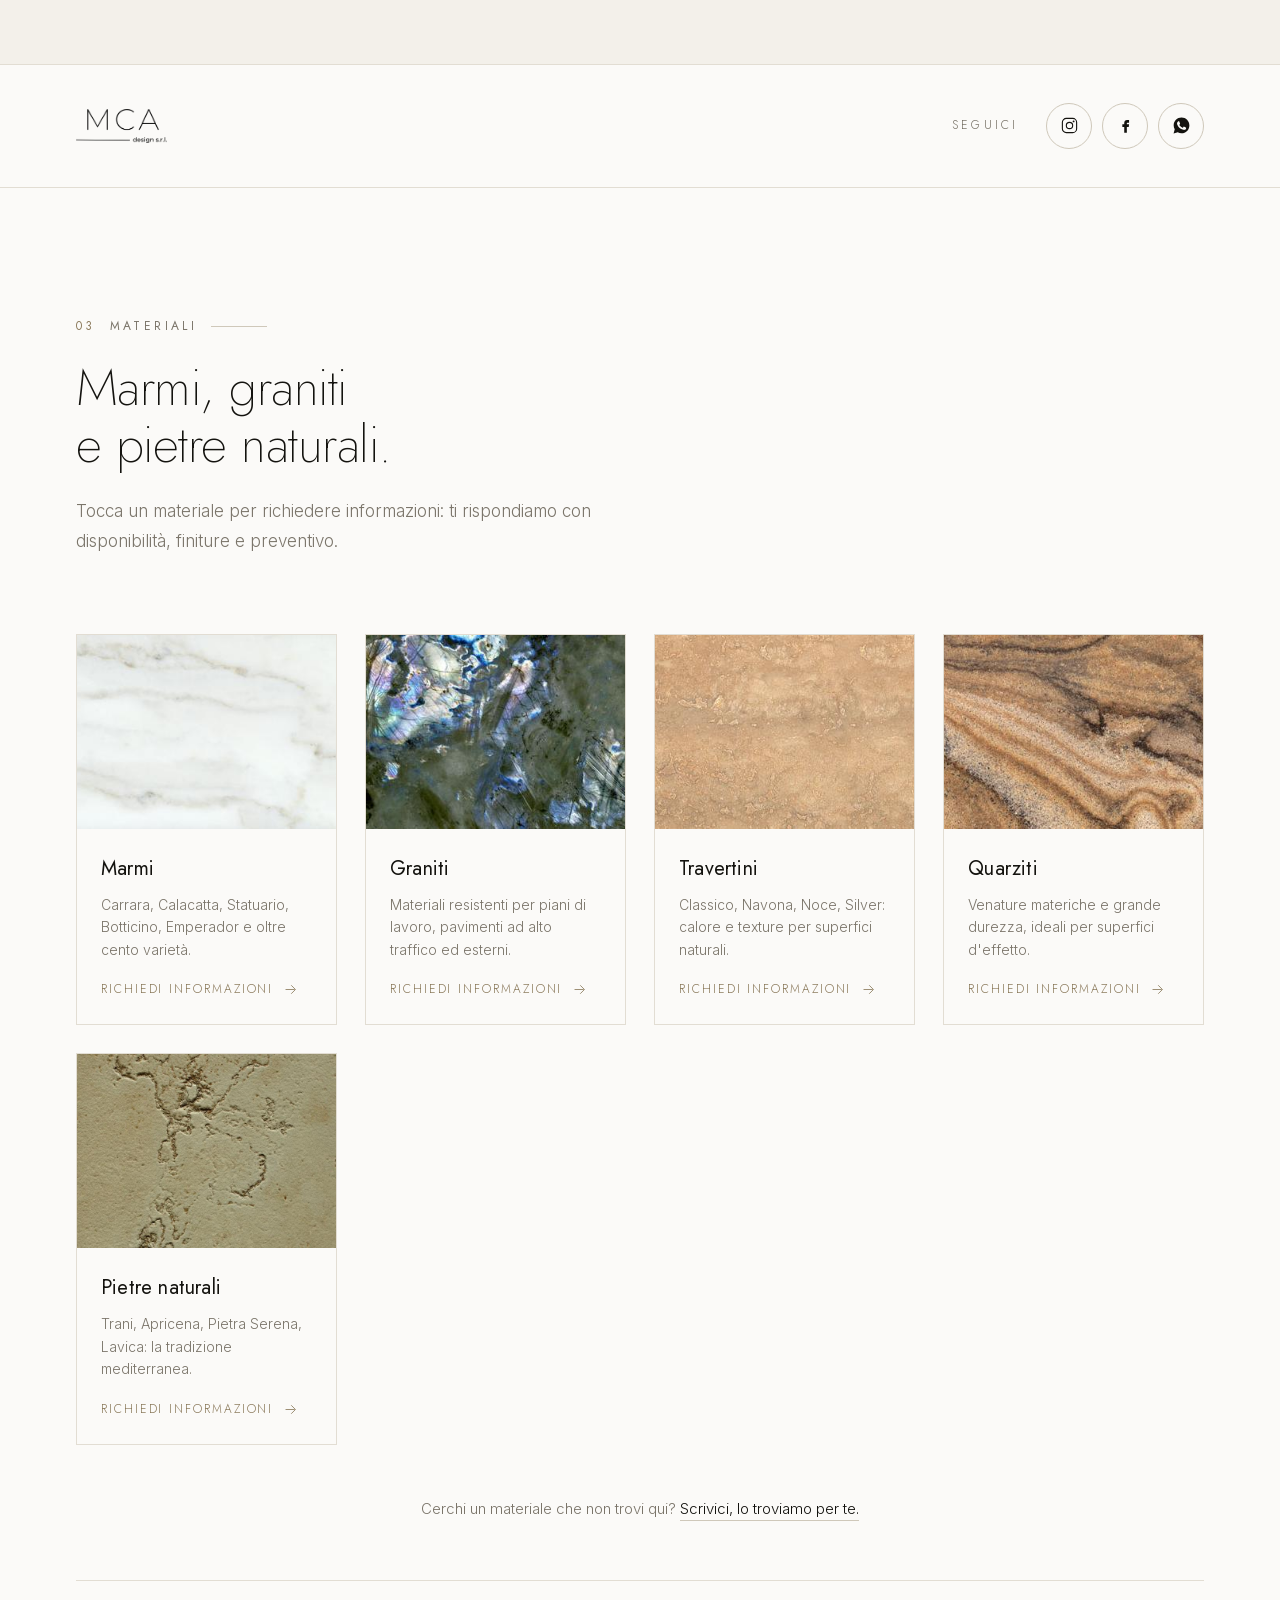
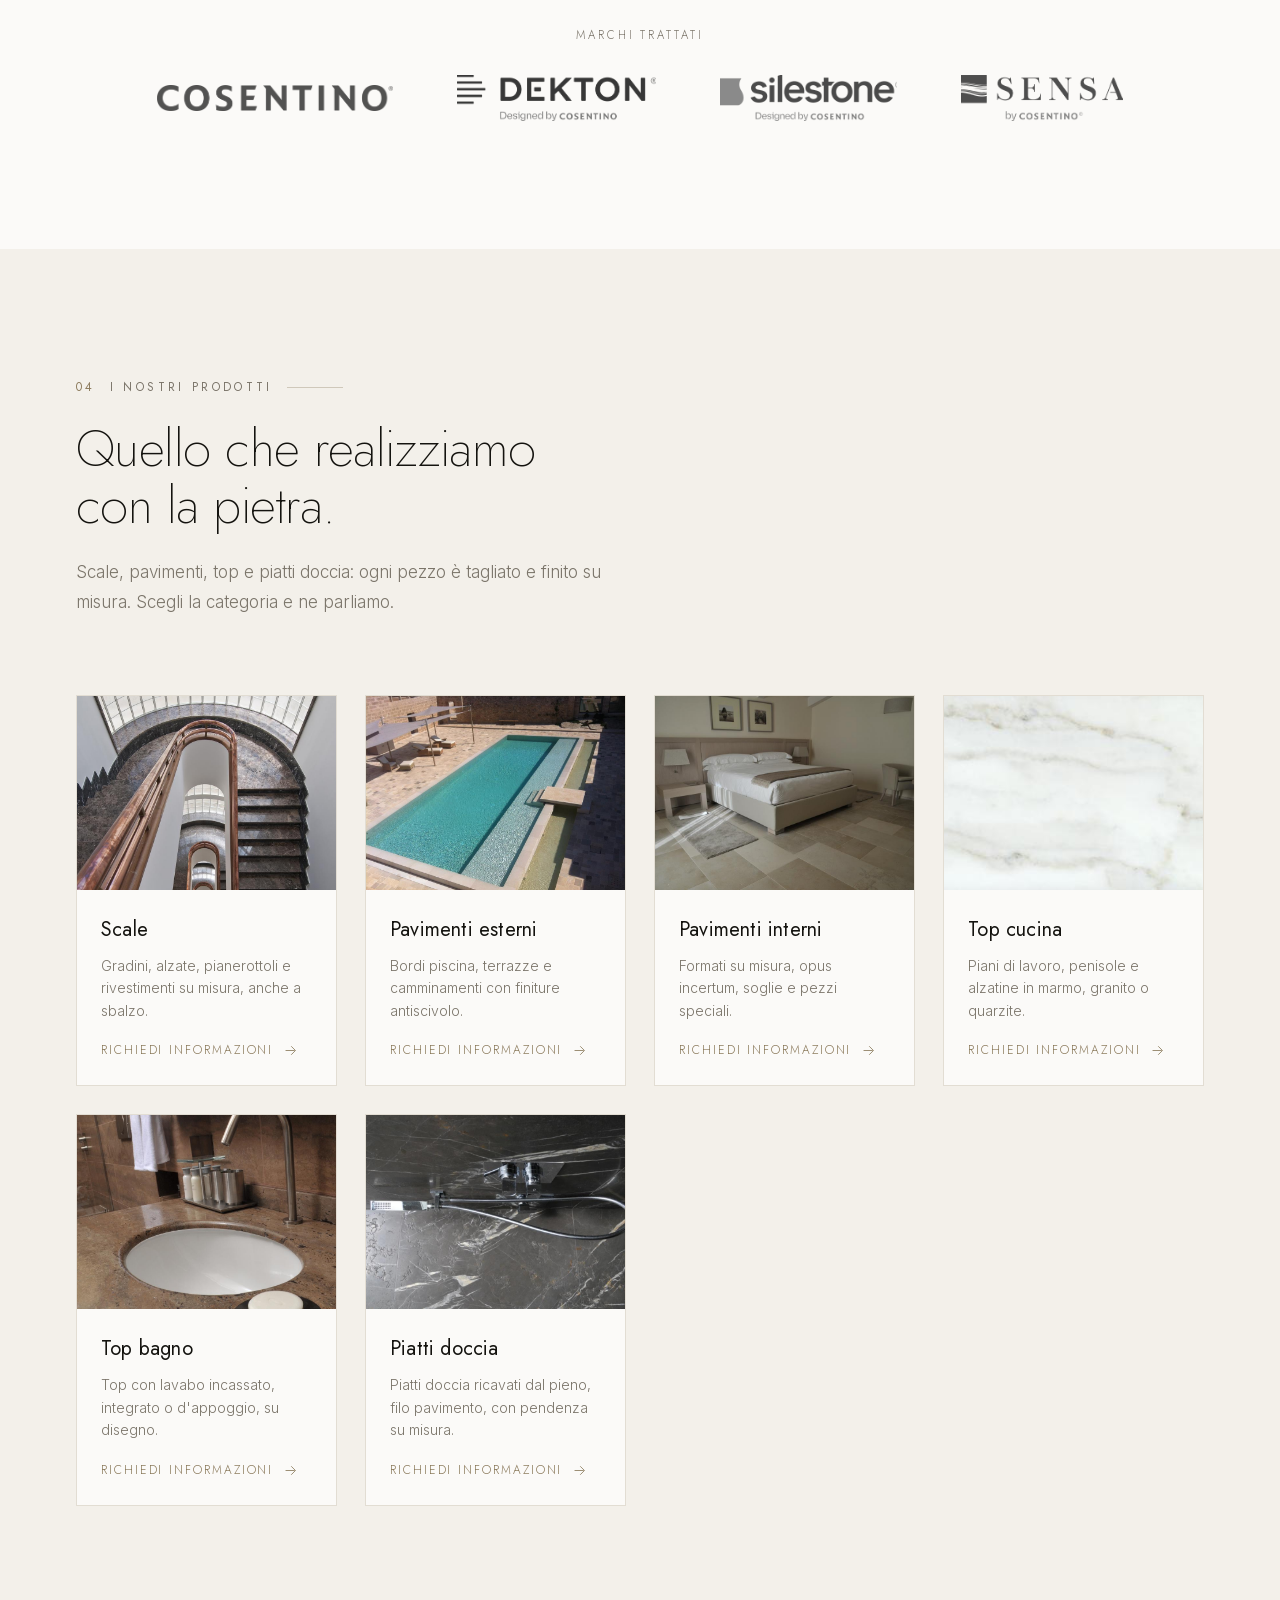
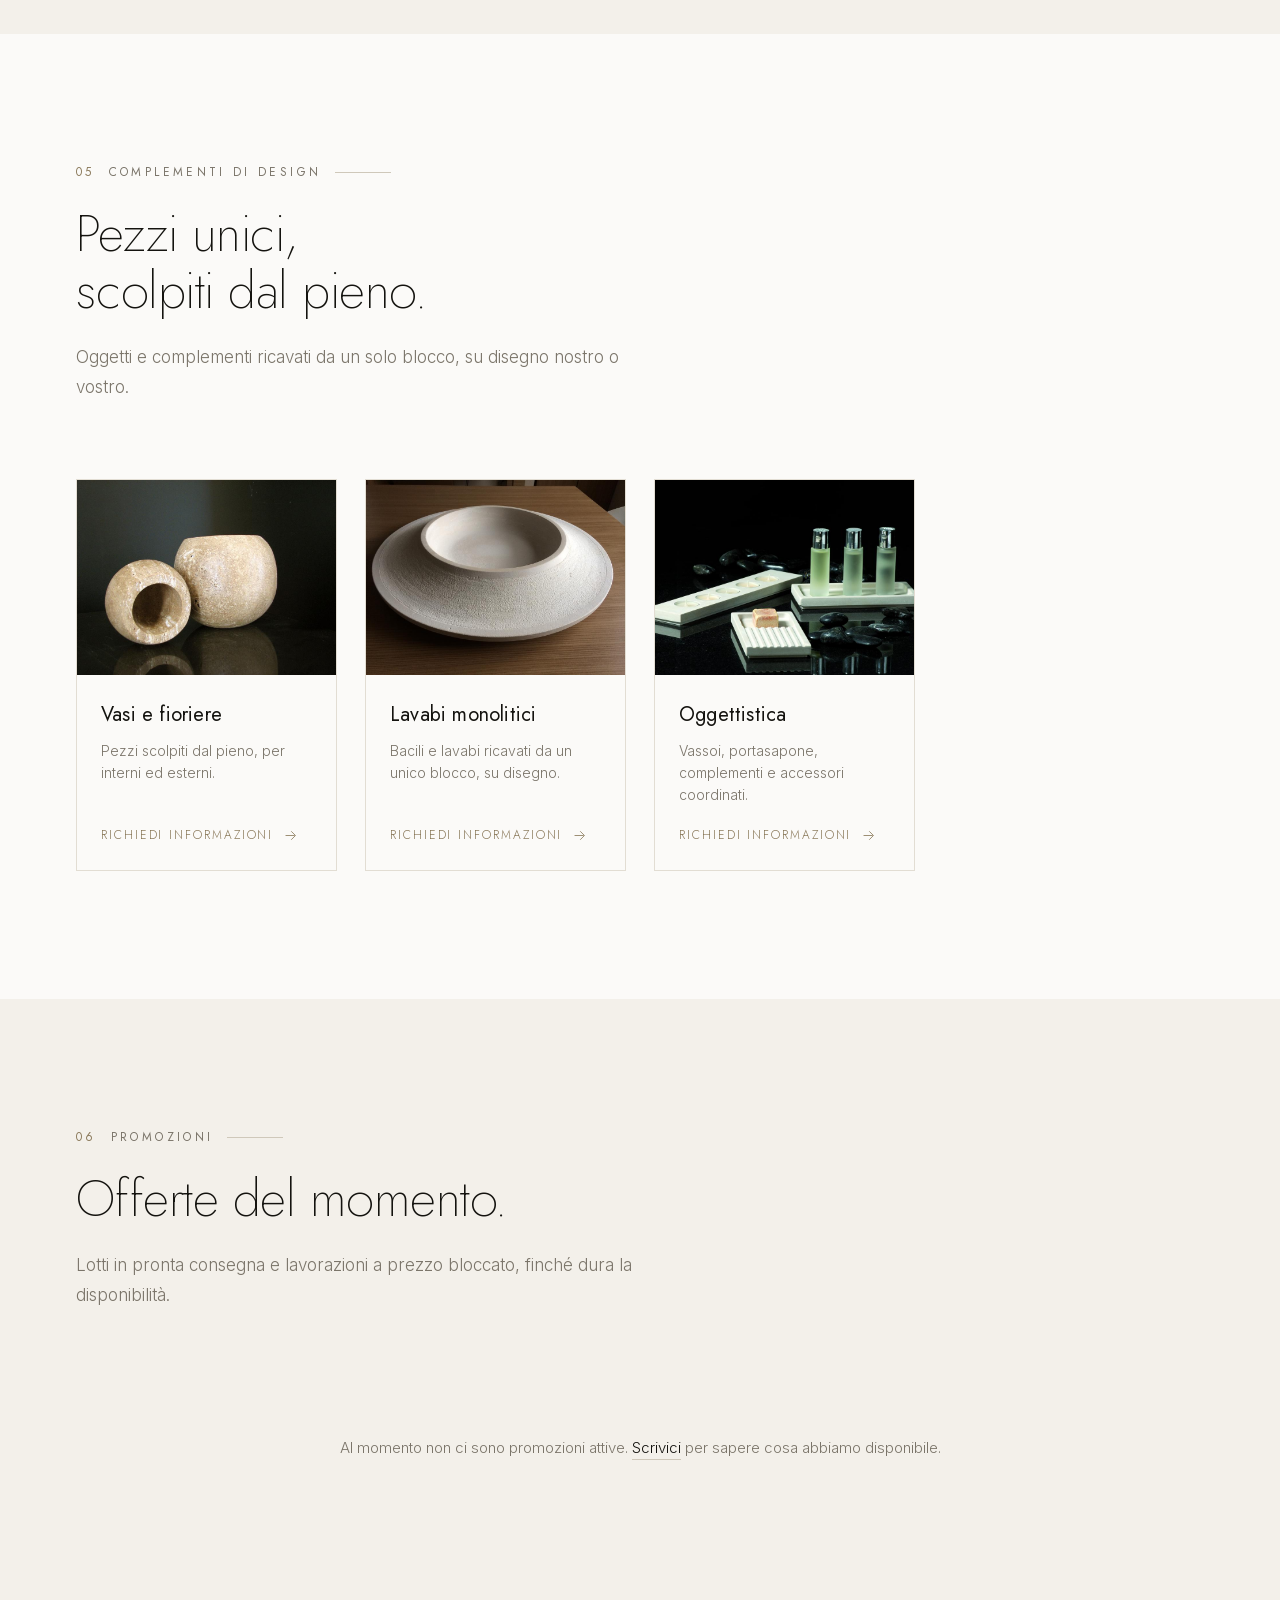
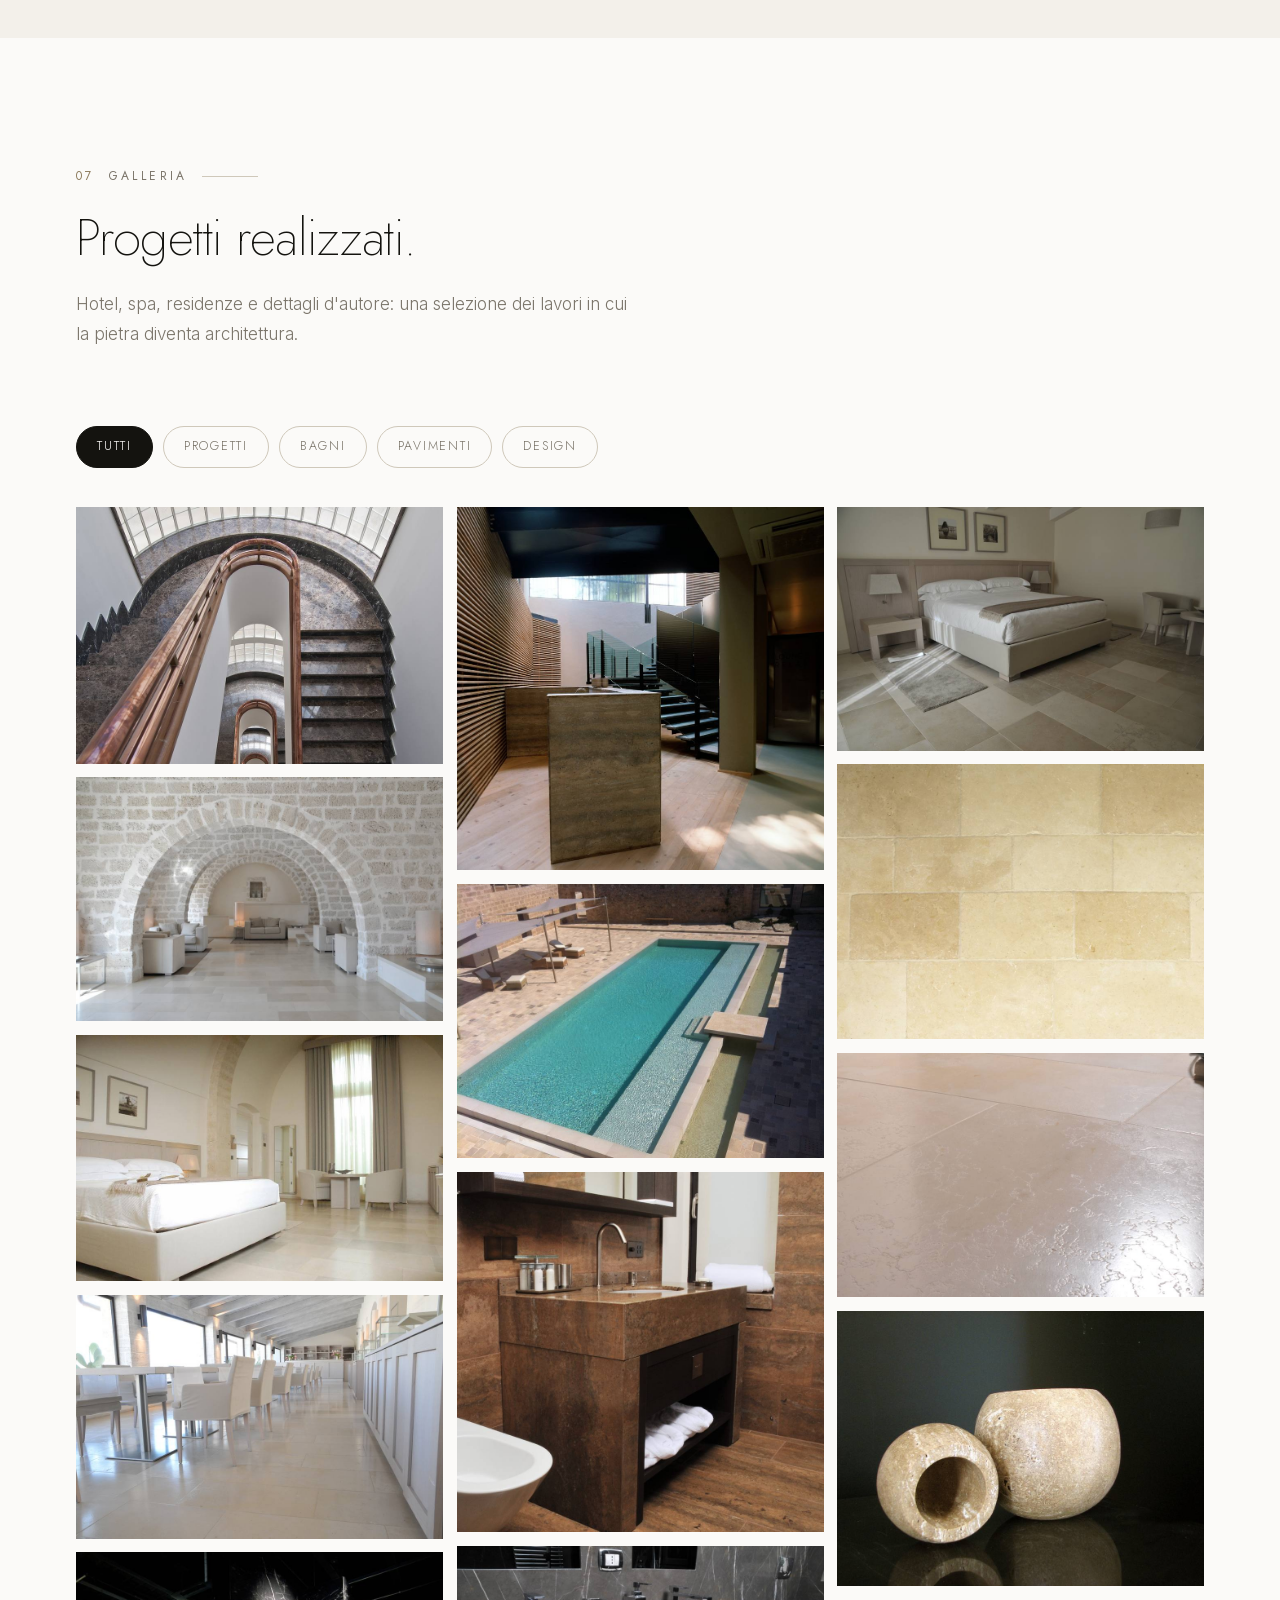
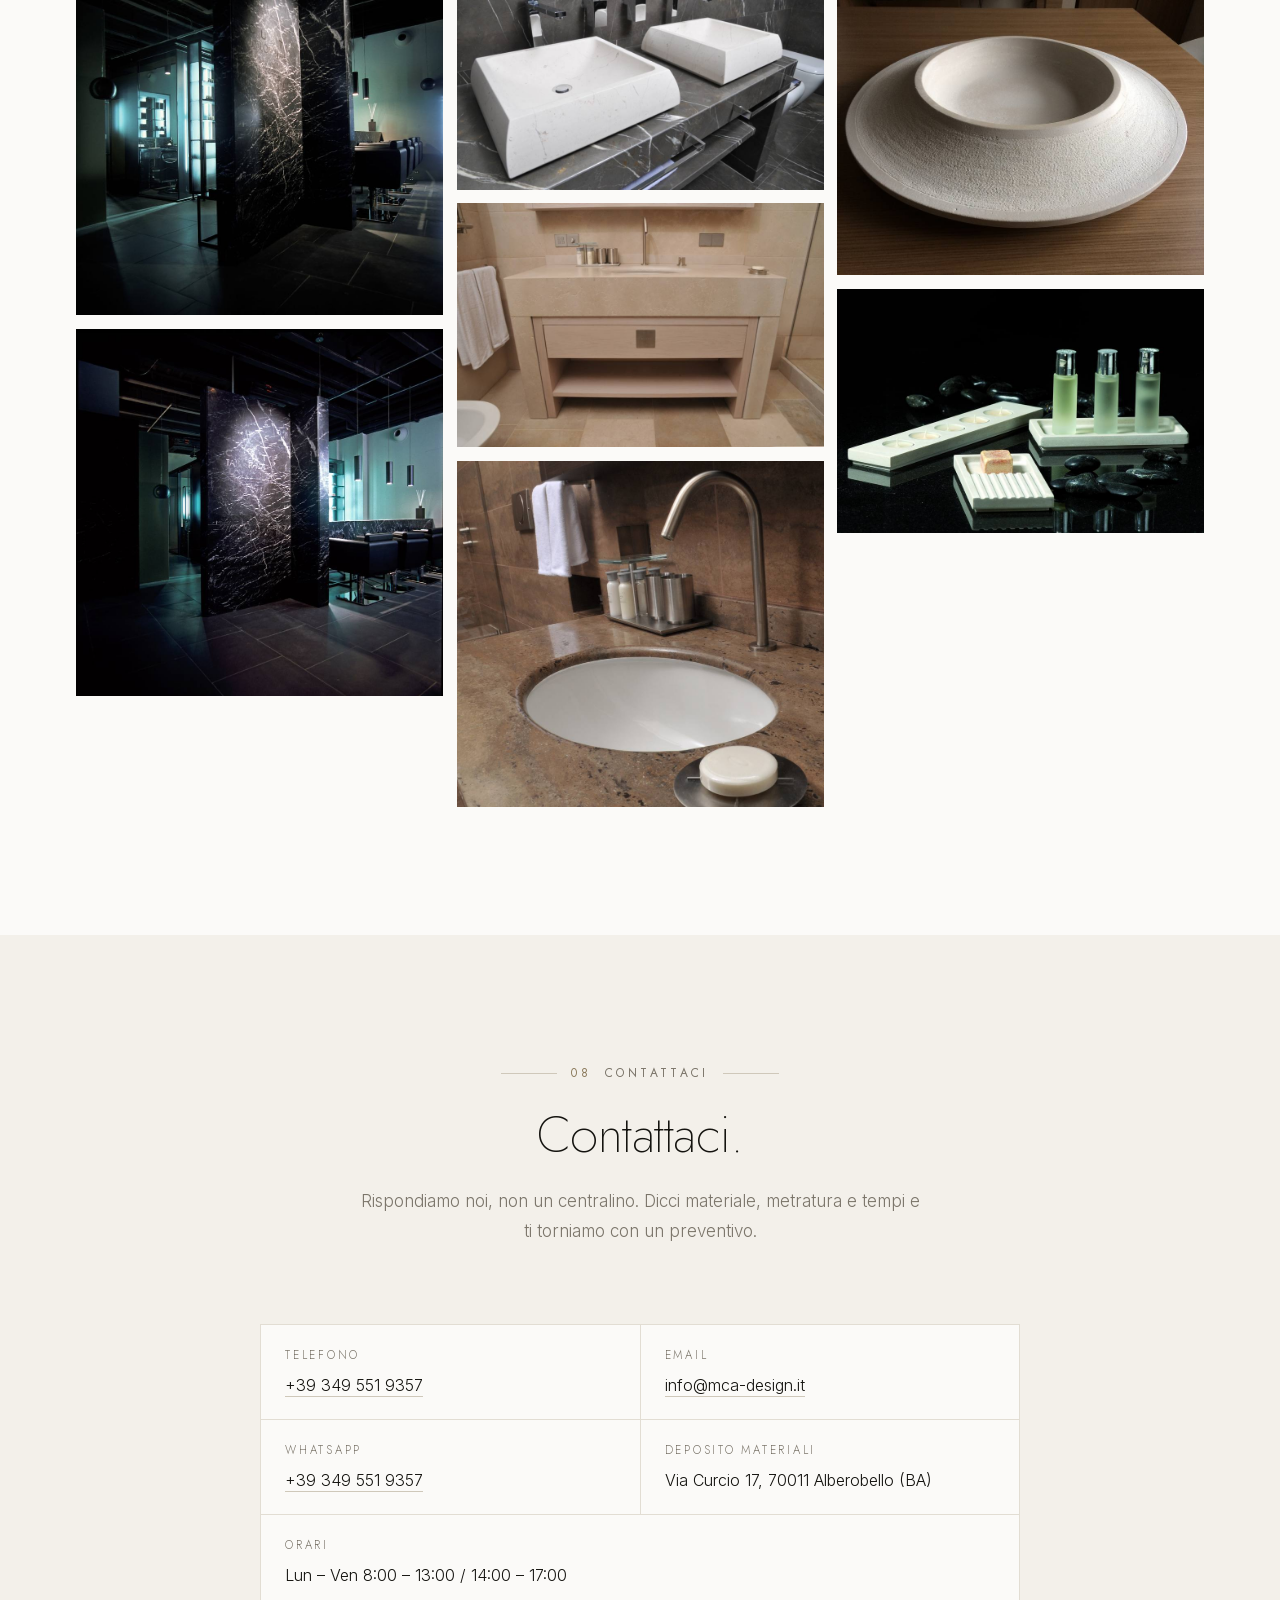
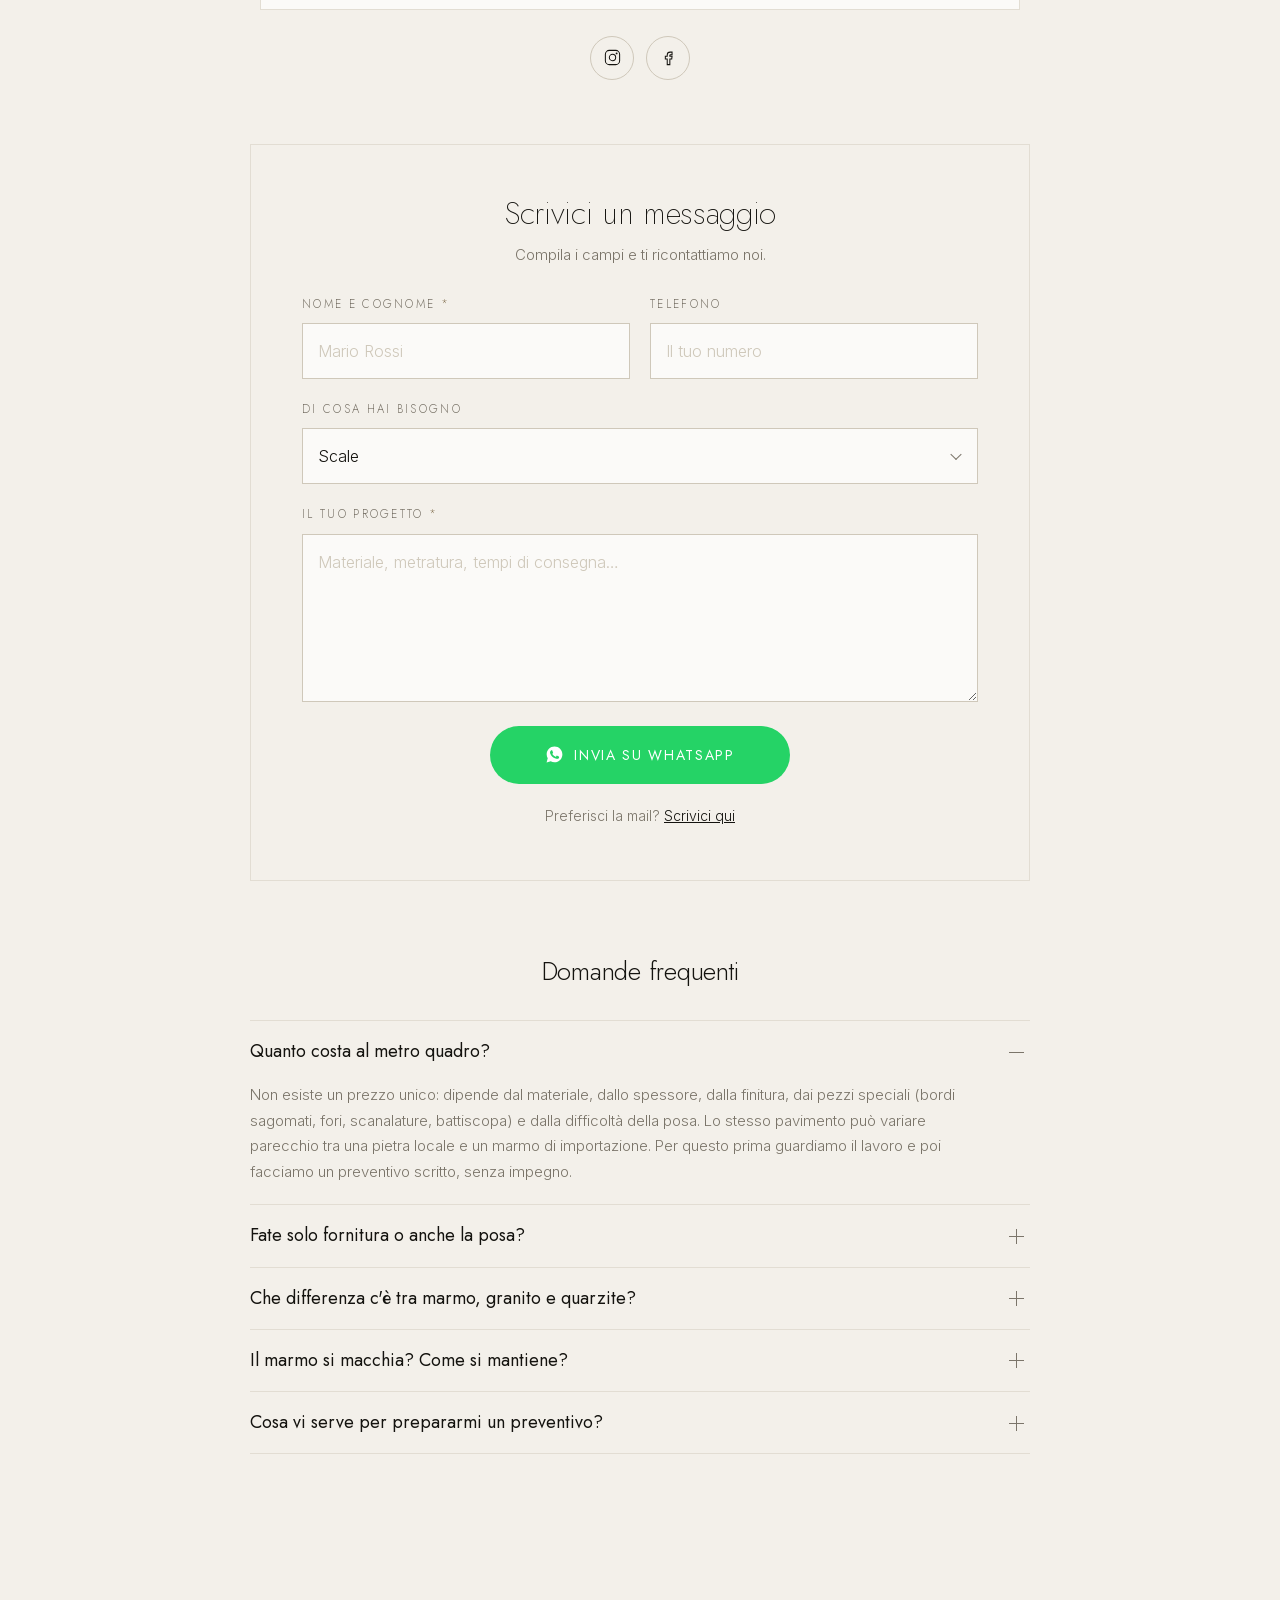
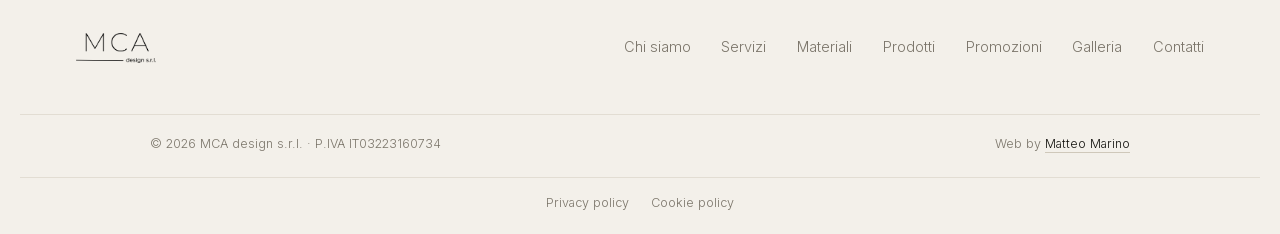
==== commit c9498bb2: "1.0.4" ====
--- a/index.html
+++ b/index.html
@@ -3,21 +3,427 @@
 <head>
 <meta charset="utf-8">
 <meta name="viewport" content="width=device-width, initial-scale=1">
-<title>MCA design s.r.l. &mdash; Marmi, graniti e pietre naturali</title>
-<meta name="description" content="MCA design s.r.l. — selezione, lavorazione e posa di marmi, graniti, travertini e pietre naturali. Scale, pavimenti, top cucina e bagno, piatti doccia su misura.">
+<title>Marmi e pietre naturali su misura ad Alberobello &mdash; MCA design</title>
+<meta name="description" content="MCA design s.r.l. ad Alberobello (BA): selezione, lavorazione e posa di marmi, graniti, travertini e pietre naturali. Scale, pavimenti, top cucina e bagno, piatti doccia su misura in tutta la provincia di Bari e in Puglia. Rivenditori Cosentino, Dekton, Silestone e Sensa.">
+<link rel="canonical" href="https://www.mca-design.it/">
+<meta name="robots" content="index, follow, max-image-preview:large, max-snippet:-1, max-video-preview:-1">
+<meta name="author" content="MCA design s.r.l.">
 <meta name="theme-color" content="#fbfaf8">
 <link rel="icon" type="image/png" href="assets/img/favicon.png">
 <link rel="apple-touch-icon" href="assets/img/favicon.png">
 
+<!-- ========== Posizione geografica (SEO locale) ==========
+     ⚠️ Le coordinate sono quelle del centro di Alberobello. Per la ricerca
+        "vicino a me" conviene sostituirle con il punto esatto del deposito:
+        su Google Maps, clic destro sul punto e copiare i due numeri. -->
+<meta name="geo.region" content="IT-BA">
+<meta name="geo.placename" content="Alberobello">
+<meta name="geo.position" content="40.784124;17.237703">
+<meta name="ICBM" content="40.784124, 17.237703">
+
+<!-- ========== Anteprima nelle condivisioni ========== -->
 <meta property="og:type" content="website">
-<meta property="og:title" content="MCA design s.r.l. &mdash; Marmi, graniti e pietre naturali">
-<meta property="og:description" content="Selezione, lavorazione e posa di marmi, graniti e pietre naturali. Progetti su misura.">
+<meta property="og:site_name" content="MCA design s.r.l.">
+<meta property="og:url" content="https://www.mca-design.it/">
+<meta property="og:title" content="Marmi e pietre naturali su misura ad Alberobello &mdash; MCA design">
+<meta property="og:description" content="Selezione, lavorazione e posa di marmi, graniti e pietre naturali. Scale, pavimenti, top cucina e bagno, piatti doccia su misura.">
+<meta property="og:image" content="https://www.mca-design.it/assets/img/social-preview.jpg">
+<meta property="og:image:width" content="1200">
+<meta property="og:image:height" content="630">
+<meta property="og:image:alt" content="Salone con volte in pietra realizzato da MCA design">
 <meta property="og:locale" content="it_IT">
-
-<link rel="preconnect" href="https://fonts.googleapis.com">
-<link rel="preconnect" href="https://fonts.gstatic.com" crossorigin>
-<link href="https://fonts.googleapis.com/css2?family=Jost:wght@200;300;400;500&family=Inter:wght@300;400;500&display=swap" rel="stylesheet">
-<link rel="stylesheet" href="style.css?v=11">
+<meta name="twitter:card" content="summary_large_image">
+<meta name="twitter:title" content="Marmi e pietre naturali su misura ad Alberobello &mdash; MCA design">
+<meta name="twitter:description" content="Selezione, lavorazione e posa di marmi, graniti e pietre naturali.">
+<meta name="twitter:image" content="https://www.mca-design.it/assets/img/social-preview.jpg">
+
+<link rel="preload" href="assets/fonts/jost-latin.woff2" as="font" type="font/woff2" crossorigin>
+<link rel="preload" href="assets/fonts/inter-latin.woff2" as="font" type="font/woff2" crossorigin>
+<link rel="stylesheet" href="style.css?v=27">
+
+<!-- ==========================================================================
+     DATI AZIENDA per Google e per gli assistenti AI (schema.org).
+     ⚠️ Tutto quello che finisce in MAIUSCOLO_CON_UNDERSCORE va sostituito
+        con i dati veri, insieme a telefono, email, P.IVA e indirizzo del sito.
+     ========================================================================== -->
+<script type="application/ld+json">
+{
+  "@context": "https://schema.org",
+  "@graph": [
+    {
+      "@type": [
+        "LocalBusiness",
+        "HomeAndConstructionBusiness"
+      ],
+      "@id": "https://www.mca-design.it/#azienda",
+      "name": "MCA design s.r.l.",
+      "legalName": "MCA design s.r.l.",
+      "url": "https://www.mca-design.it/",
+      "logo": {
+        "@type": "ImageObject",
+        "url": "https://www.mca-design.it/assets/img/logo.png",
+        "width": 432,
+        "height": 162
+      },
+      "image": "https://www.mca-design.it/assets/img/social-preview.jpg",
+      "description": "Selezione, lavorazione e posa di marmi, graniti, travertini e pietre naturali. Scale, pavimenti interni ed esterni, top cucina e bagno, piatti doccia su misura per hotel, residenze private e spazi contract.",
+      "telephone": "+39 349 551 9357",
+      "email": "info@mca-design.it",
+      "vatID": "IT03223160734",
+      "priceRange": "$$$",
+      "currenciesAccepted": "EUR",
+      "address": {
+        "@type": "PostalAddress",
+        "streetAddress": "Via Curcio 17",
+        "addressLocality": "Alberobello",
+        "postalCode": "70011",
+        "addressRegion": "BA",
+        "addressCountry": "IT"
+      },
+      "geo": {
+        "@type": "GeoCoordinates",
+        "latitude": "40.784124",
+        "longitude": "17.237703"
+      },
+      "areaServed": [
+        {
+          "@type": "City",
+          "name": "Alberobello"
+        },
+        {
+          "@type": "AdministrativeArea",
+          "name": "Provincia di Bari"
+        },
+        {
+          "@type": "AdministrativeArea",
+          "name": "Puglia"
+        },
+        {
+          "@type": "Country",
+          "name": "Italia"
+        }
+      ],
+      "openingHoursSpecification": [
+        {
+          "@type": "OpeningHoursSpecification",
+          "dayOfWeek": [
+            "Monday",
+            "Tuesday",
+            "Wednesday",
+            "Thursday",
+            "Friday"
+          ],
+          "opens": "08:00",
+          "closes": "13:00"
+        },
+        {
+          "@type": "OpeningHoursSpecification",
+          "dayOfWeek": [
+            "Monday",
+            "Tuesday",
+            "Wednesday",
+            "Thursday",
+            "Friday"
+          ],
+          "opens": "14:00",
+          "closes": "17:00"
+        },
+        {
+          "@type": "OpeningHoursSpecification",
+          "dayOfWeek": [
+            "Saturday",
+            "Sunday"
+          ],
+          "opens": "00:00",
+          "closes": "00:00"
+        }
+      ],
+      "sameAs": [
+        "INDIRIZZO_INSTAGRAM_DA_COMPLETARE",
+        "INDIRIZZO_FACEBOOK_DA_COMPLETARE"
+      ],
+      "knowsAbout": [
+        "Marmo",
+        "Granito",
+        "Travertino",
+        "Quarzite",
+        "Pietra naturale",
+        "Pietra di Trani",
+        "Lavorazione della pietra",
+        "Posa di pavimenti in pietra"
+      ],
+      "brand": [
+        {
+          "@type": "Brand",
+          "name": "Cosentino"
+        },
+        {
+          "@type": "Brand",
+          "name": "Dekton"
+        },
+        {
+          "@type": "Brand",
+          "name": "Silestone"
+        },
+        {
+          "@type": "Brand",
+          "name": "Sensa"
+        }
+      ],
+      "hasOfferCatalog": {
+        "@type": "OfferCatalog",
+        "name": "Prodotti e materiali",
+        "itemListElement": [
+          {
+            "@type": "OfferCatalog",
+            "name": "Prodotti",
+            "itemListElement": [
+              {
+                "@type": "Offer",
+                "itemOffered": {
+                  "@type": "Service",
+                  "name": "Scale in pietra"
+                }
+              },
+              {
+                "@type": "Offer",
+                "itemOffered": {
+                  "@type": "Service",
+                  "name": "Pavimenti esterni in pietra"
+                }
+              },
+              {
+                "@type": "Offer",
+                "itemOffered": {
+                  "@type": "Service",
+                  "name": "Pavimenti interni in pietra"
+                }
+              },
+              {
+                "@type": "Offer",
+                "itemOffered": {
+                  "@type": "Service",
+                  "name": "Top cucina su misura"
+                }
+              },
+              {
+                "@type": "Offer",
+                "itemOffered": {
+                  "@type": "Service",
+                  "name": "Top bagno su misura"
+                }
+              },
+              {
+                "@type": "Offer",
+                "itemOffered": {
+                  "@type": "Service",
+                  "name": "Piatti doccia in pietra"
+                }
+              }
+            ]
+          },
+          {
+            "@type": "OfferCatalog",
+            "name": "Materiali",
+            "itemListElement": [
+              {
+                "@type": "Offer",
+                "itemOffered": {
+                  "@type": "Product",
+                  "name": "Marmi"
+                }
+              },
+              {
+                "@type": "Offer",
+                "itemOffered": {
+                  "@type": "Product",
+                  "name": "Graniti"
+                }
+              },
+              {
+                "@type": "Offer",
+                "itemOffered": {
+                  "@type": "Product",
+                  "name": "Travertini"
+                }
+              },
+              {
+                "@type": "Offer",
+                "itemOffered": {
+                  "@type": "Product",
+                  "name": "Quarziti"
+                }
+              },
+              {
+                "@type": "Offer",
+                "itemOffered": {
+                  "@type": "Product",
+                  "name": "Pietre naturali"
+                }
+              }
+            ]
+          },
+          {
+            "@type": "OfferCatalog",
+            "name": "Complementi di design",
+            "itemListElement": [
+              {
+                "@type": "Offer",
+                "itemOffered": {
+                  "@type": "Product",
+                  "name": "Vasi e fioriere in pietra"
+                }
+              },
+              {
+                "@type": "Offer",
+                "itemOffered": {
+                  "@type": "Product",
+                  "name": "Lavabi monolitici"
+                }
+              },
+              {
+                "@type": "Offer",
+                "itemOffered": {
+                  "@type": "Product",
+                  "name": "Oggettistica in pietra"
+                }
+              }
+            ]
+          }
+        ]
+      },
+      "makesOffer": [
+        {
+          "@type": "Offer",
+          "itemOffered": {
+            "@type": "Service",
+            "name": "Sopralluogo e rilievo"
+          }
+        },
+        {
+          "@type": "Offer",
+          "itemOffered": {
+            "@type": "Service",
+            "name": "Progettazione e disegno esecutivo"
+          }
+        },
+        {
+          "@type": "Offer",
+          "itemOffered": {
+            "@type": "Service",
+            "name": "Taglio e lavorazione della pietra"
+          }
+        },
+        {
+          "@type": "Offer",
+          "itemOffered": {
+            "@type": "Service",
+            "name": "Finiture su misura"
+          }
+        },
+        {
+          "@type": "Offer",
+          "itemOffered": {
+            "@type": "Service",
+            "name": "Posa in opera"
+          }
+        },
+        {
+          "@type": "Offer",
+          "itemOffered": {
+            "@type": "Service",
+            "name": "Manutenzione e restauro di superfici in pietra"
+          }
+        }
+      ],
+      "hasMap": "https://www.google.com/maps/search/?api=1&query=Via+Curcio+17,+70011+Alberobello+BA",
+      "contactPoint": [
+        {
+          "@type": "ContactPoint",
+          "telephone": "+39 349 551 9357",
+          "email": "info@mca-design.it",
+          "contactType": "customer service",
+          "areaServed": "IT",
+          "availableLanguage": "Italian"
+        }
+      ]
+    },
+    {
+      "@type": "WebSite",
+      "@id": "https://www.mca-design.it/#sito",
+      "url": "https://www.mca-design.it/",
+      "name": "MCA design s.r.l.",
+      "inLanguage": "it-IT",
+      "publisher": {
+        "@id": "https://www.mca-design.it/#azienda"
+      }
+    },
+    {
+      "@type": "WebPage",
+      "@id": "https://www.mca-design.it/#home",
+      "url": "https://www.mca-design.it/",
+      "name": "Marmi, graniti e pietre naturali su misura — MCA design s.r.l.",
+      "isPartOf": {
+        "@id": "https://www.mca-design.it/#sito"
+      },
+      "about": {
+        "@id": "https://www.mca-design.it/#azienda"
+      },
+      "primaryImageOfPage": {
+        "@type": "ImageObject",
+        "url": "https://www.mca-design.it/assets/img/social-preview.jpg"
+      },
+      "inLanguage": "it-IT"
+    },
+    {
+      "@type": "FAQPage",
+      "@id": "https://www.mca-design.it/#domande",
+      "mainEntity": [
+        {
+          "@type": "Question",
+          "name": "Quanto costa al metro quadro?",
+          "acceptedAnswer": {
+            "@type": "Answer",
+            "text": "Non esiste un prezzo unico: dipende dal materiale, dallo spessore, dalla finitura, dai pezzi speciali (bordi sagomati, fori, scanalature, battiscopa) e dalla difficoltà della posa. Lo stesso pavimento può variare parecchio tra una pietra locale e un marmo di importazione. Per questo prima guardiamo il lavoro e poi facciamo un preventivo scritto, senza impegno."
+          }
+        },
+        {
+          "@type": "Question",
+          "name": "Fate solo fornitura o anche la posa?",
+          "acceptedAnswer": {
+            "@type": "Answer",
+            "text": "Tutte e due. Possiamo limitarci a fornire il materiale lavorato su misura, oppure seguire il lavoro completo: sopralluogo, rilievo, disegni di taglio, lavorazione e posa in opera con squadre nostre. Ditecelo quando chiedete il preventivo, perché cambia il conteggio."
+          }
+        },
+        {
+          "@type": "Question",
+          "name": "Che differenza c'è tra marmo, granito e quarzite?",
+          "acceptedAnswer": {
+            "@type": "Answer",
+            "text": "Il marmo è una pietra calcarea: bellissima da vedere, ma sensibile agli acidi (limone, aceto, detersivi aggressivi), che possono opacizzarla. Il granito è magmatico, molto duro e poco poroso: regge graffi e calore, per questo è indicato per piani cucina ed esterni. La quarzite è una pietra naturale fra le più dure, con venature molto decorative e meno porosità del marmo. Il travertino è calcareo e con cavità naturali, che si possono lasciare a vista o stuccare."
+          }
+        },
+        {
+          "@type": "Question",
+          "name": "Il marmo si macchia? Come si mantiene?",
+          "acceptedAnswer": {
+            "@type": "Answer",
+            "text": "Il marmo è poroso e può assorbire liquidi, quindi si tratta con un impregnante idro-oleorepellente che va rinnovato ogni tanto, a seconda dell'uso. Per la pulizia quotidiana basta acqua e sapone neutro: vanno evitati anticalcare, candeggina e prodotti acidi. Sulle superfici già segnate si può intervenire con lucidatura o ripristino della finitura."
+          }
+        },
+        {
+          "@type": "Question",
+          "name": "Cosa vi serve per prepararmi un preventivo?",
+          "acceptedAnswer": {
+            "@type": "Answer",
+            "text": "Nell'ordine: che cosa dovete realizzare (pavimento, scala, top, piatto doccia), le misure anche approssimative, il materiale o almeno il tipo di effetto che avete in mente, e i tempi previsti. Se avete foto o disegni, mandateli pure. Se il lavoro è complesso facciamo un sopralluogo, perché le misure prese male sono il primo motivo di problemi in cantiere."
+          }
+        }
+      ]
+    }
+  ]
+}
+</script>
 </head>
 <body class="hero-scuro">
 
@@ -45,10 +451,6 @@
       <a href="#promozioni">Promozioni</a>
       <a href="#galleria">Galleria</a>
       <a href="#contatti">Contatti</a>
-      <a class="nav-wa" data-wa="Salve, vorrei ricevere informazioni." href="#">
-        <svg viewBox="0 0 24 24" aria-hidden="true"><path d="M12.04 2C6.58 2 2.13 6.45 2.13 11.91c0 1.75.46 3.45 1.32 4.95L2 22l5.25-1.38a9.87 9.87 0 0 0 4.79 1.22h.01c5.46 0 9.91-4.45 9.91-9.91C21.96 6.45 17.5 2 12.04 2Zm5.8 14.12c-.25.69-1.44 1.32-1.99 1.37-.53.05-1.02.24-3.44-.72-2.9-1.14-4.74-4.1-4.88-4.29-.14-.19-1.17-1.55-1.17-2.96s.74-2.1 1-2.39c.26-.29.57-.36.76-.36l.54.01c.17 0 .41-.07.64.49.24.57.8 1.98.87 2.13.07.14.12.31.02.5-.09.19-.14.31-.28.48-.14.17-.3.37-.42.5-.14.14-.29.29-.12.57.16.29.73 1.2 1.56 1.94 1.07.95 1.98 1.25 2.26 1.39.28.14.45.12.61-.07.17-.19.71-.83.9-1.11.19-.29.38-.24.64-.14.26.09 1.67.79 1.95.93.29.14.48.21.55.33.07.12.07.69-.18 1.38Z"/></svg>
-        WhatsApp
-      </a>
     </nav>
   </div>
 </header>
@@ -57,10 +459,10 @@
 
   <!-- ============ HERO ============ -->
   <section class="hero" id="hero">
-    <!-- fondo: marmo Forest Green, scuro e venato.
+    <!-- fondo: salone con volte in pietra (Relais Hist).
          Quando CONFIG.heroImage è impostato, la foto lo sostituisce. -->
     <div class="hero-texture" id="hero-texture" aria-hidden="true">
-      <img src="assets/img/hero-stone.jpg" alt="" width="2200" height="1222" fetchpriority="high">
+      <img src="assets/img/hero-salone.jpg?v=2" alt="" width="2400" height="1594" fetchpriority="high">
     </div>
 
     <div class="hero-media" id="hero-media"><!-- la foto viene inserita da script.js (CONFIG.heroImage) --></div>
@@ -71,10 +473,10 @@
              alt="MCA design s.r.l." width="432" height="162" fetchpriority="high">
       </div>
 
-      <p class="hero-sub" id="hero-sub">
+      <h1 class="hero-sub" id="hero-sub">
         Marmi, graniti, travertini e pietre naturali selezionati, lavorati e posati
         per hotel, residenze private e spazi contract.
-      </p>
+      </h1>
       <div class="hero-cta" id="hero-cta">
         <a class="btn btn-solid" href="#prodotti">Scopri i prodotti</a>
         <a class="btn btn-outline" href="#contatti">Contattaci</a>
@@ -449,6 +851,10 @@
               <dt>Deposito materiali</dt>
               <dd><span data-cfg="address">&mdash;</span></dd>
             </div>
+            <div>
+              <dt>Orari</dt>
+              <dd><span data-cfg="hours">&mdash;</span></dd>
+            </div>
           </dl>
 
           <div class="socials">
@@ -487,7 +893,7 @@
             </div>
             <div class="field">
               <label for="f-tel">Telefono</label>
-              <input id="f-tel" name="telefono" type="tel" autocomplete="tel" placeholder="333 123 4567">
+              <input id="f-tel" name="telefono" type="tel" autocomplete="tel" placeholder="Il tuo numero">
             </div>
           </div>
 
@@ -539,6 +945,34 @@
           </p>
         </form>
       </div>
+
+      <!-- ============ DOMANDE FREQUENTI ============ -->
+      <div class="faq reveal">
+        <h3 class="faq-titolo">Domande frequenti</h3>
+        <div class="faq-elenco">
+          <details class="faq-voce" open>
+            <summary>Quanto costa al metro quadro?</summary>
+            <div class="faq-risposta"><p>Non esiste un prezzo unico: dipende dal materiale, dallo spessore, dalla finitura, dai pezzi speciali (bordi sagomati, fori, scanalature, battiscopa) e dalla difficoltà della posa. Lo stesso pavimento può variare parecchio tra una pietra locale e un marmo di importazione. Per questo prima guardiamo il lavoro e poi facciamo un preventivo scritto, senza impegno.</p></div>
+          </details>
+          <details class="faq-voce">
+            <summary>Fate solo fornitura o anche la posa?</summary>
+            <div class="faq-risposta"><p>Tutte e due. Possiamo limitarci a fornire il materiale lavorato su misura, oppure seguire il lavoro completo: sopralluogo, rilievo, disegni di taglio, lavorazione e posa in opera con squadre nostre. Ditecelo quando chiedete il preventivo, perché cambia il conteggio.</p></div>
+          </details>
+          <details class="faq-voce">
+            <summary>Che differenza c'è tra marmo, granito e quarzite?</summary>
+            <div class="faq-risposta"><p>Il <strong>marmo</strong> è una pietra calcarea: bellissima da vedere, ma sensibile agli acidi (limone, aceto, detersivi aggressivi), che possono opacizzarla. Il <strong>granito</strong> è magmatico, molto duro e poco poroso: regge graffi e calore, per questo è indicato per piani cucina ed esterni. La <strong>quarzite</strong> è una pietra naturale fra le più dure, con venature molto decorative e meno porosità del marmo. Il <strong>travertino</strong> è calcareo e con cavità naturali, che si possono lasciare a vista o stuccare.</p></div>
+          </details>
+          <details class="faq-voce">
+            <summary>Il marmo si macchia? Come si mantiene?</summary>
+            <div class="faq-risposta"><p>Il marmo è poroso e può assorbire liquidi, quindi si tratta con un impregnante idro-oleorepellente che va rinnovato ogni tanto, a seconda dell'uso. Per la pulizia quotidiana basta acqua e sapone neutro: vanno evitati anticalcare, candeggina e prodotti acidi. Sulle superfici già segnate si può intervenire con lucidatura o ripristino della finitura.</p></div>
+          </details>
+          <details class="faq-voce">
+            <summary>Cosa vi serve per prepararmi un preventivo?</summary>
+            <div class="faq-risposta"><p>Nell'ordine: che cosa dovete realizzare (pavimento, scala, top, piatto doccia), le misure anche approssimative, il materiale o almeno il tipo di effetto che avete in mente, e i tempi previsti. Se avete foto o disegni, mandateli pure. Se il lavoro è complesso facciamo un sopralluogo, perché le misure prese male sono il primo motivo di problemi in cantiere.</p></div>
+          </details>
+        </div>
+      </div>
+      </div>
     </div>
   </section>
 
@@ -569,6 +1003,10 @@
       <a data-cfg="dev-link" href="#" target="_blank" rel="noopener noreferrer">Matteo Marino</a>
     </p>
   </div>
+  <div class="shell footer-legale">
+    <a href="privacy.html">Privacy policy</a>
+    <a href="cookie.html">Cookie policy</a>
+  </div>
 </footer>
 
 <!-- ============ PULSANTI FLOTTANTI ============ -->
@@ -591,6 +1029,6 @@
   </figure>
 </div>
 
-<script src="script.js?v=11"></script>
+<script src="script.js?v=27"></script>
 </body>
 </html>
--- a/style.css
+++ b/style.css
@@ -1,6 +1,23 @@
 /* ==========================================================================
    MCA design s.r.l. — landing page
    ========================================================================== */
+
+/* ---------- Caratteri serviti dal nostro sito ----------
+   Non da Google: caricarli dal CDN di Google significherebbe mandare l'indirizzo
+   IP di ogni visitatore a un server terzo, cosa discussa sotto il GDPR.
+   Sono due file variabili: uno solo copre tutti i pesi di ciascun carattere. */
+@font-face{
+  font-family:'Jost';
+  src:url('assets/fonts/jost-latin.woff2') format('woff2');
+  font-weight:200 500; font-style:normal; font-display:swap;
+  unicode-range:U+0000-00FF,U+0131,U+0152-0153,U+02BB-02BC,U+02C6,U+02DA,U+02DC,U+0304,U+0308,U+0329,U+2000-206F,U+20AC,U+2122,U+2191,U+2193,U+2212,U+2215,U+FEFF,U+FFFD;
+}
+@font-face{
+  font-family:'Inter';
+  src:url('assets/fonts/inter-latin.woff2') format('woff2');
+  font-weight:300 500; font-style:normal; font-display:swap;
+  unicode-range:U+0000-00FF,U+0131,U+0152-0153,U+02BB-02BC,U+02C6,U+02DA,U+02DC,U+0304,U+0308,U+0329,U+2000-206F,U+20AC,U+2122,U+2191,U+2193,U+2212,U+2215,U+FEFF,U+FFFD;
+}
 
 /* ---------- Token ---------- */
 :root{
@@ -22,7 +39,7 @@
   --ff-body:    'Inter', -apple-system, BlinkMacSystemFont, 'Segoe UI', Roboto, sans-serif;
 
   --ease: cubic-bezier(.22,.61,.36,1);
-  --header-h: 132px;
+  --header-h: 96px;
 }
 
 /* ---------- Reset ---------- */
@@ -74,14 +91,11 @@
    Con sette voci non c'era modo di tenere il logo grande e centrato
    sulla stessa riga. */
 .header-inner{
-  display:flex; flex-direction:column; align-items:center; justify-content:center;
-  gap:10px; height:var(--header-h);
-  transition:height .4s var(--ease), gap .4s var(--ease);
-}
-.header-top{
-  position:relative; width:100%;
-  display:flex; align-items:center; justify-content:center;
-}
+  display:flex; align-items:center; justify-content:space-between; gap:24px;
+  height:var(--header-h);
+  transition:height .4s var(--ease);
+}
+.header-top{ display:flex; align-items:center; }
 .brand{ flex:0 0 auto; }     /* il logo non si lascia schiacciare dal menu */
 .brand img{
   height:64px; width:auto; max-width:none;
@@ -100,10 +114,10 @@
   -webkit-backdrop-filter:saturate(180%) blur(14px);
   border-bottom-color:var(--line);
 }
-.site-header.scrolled .header-inner{ height:92px; gap:6px; }
+.site-header.scrolled .header-inner{ height:74px; }
 .site-header.scrolled .brand img{ height:44px; }
 
-.nav{ display:flex; align-items:center; justify-content:center; gap:clamp(14px,1.8vw,28px); }
+.nav{ display:flex; align-items:center; gap:clamp(14px,1.8vw,28px); }
 .nav > a{
   font-family:var(--ff-display);
   font-size:14px; font-weight:400; letter-spacing:.09em; text-transform:uppercase;
@@ -121,16 +135,6 @@
 .hero-scuro .site-header.scrolled .nav > a{ color:var(--ink-2); }
 .hero-scuro .site-header.scrolled .nav > a:hover{ color:var(--ink); }
 
-.nav-wa{
-  display:inline-flex; align-items:center; gap:8px;
-  background:var(--wa); color:#fff !important;
-  padding:10px 18px !important; border-radius:999px;
-  font-size:13px !important;
-  transition:background .3s var(--ease), transform .3s var(--ease);
-}
-.nav-wa::after{ display:none; }
-.nav-wa:hover{ background:var(--wa-dark); transform:translateY(-1px); }
-.nav-wa svg{ width:16px; height:16px; fill:currentColor; }
 
 /* Burger */
 .burger{
@@ -169,13 +173,8 @@
   transform:scale(1.06);            /* margine per il parallasse: niente bordi scoperti */
   will-change:transform;
 }
-.hero-texture::after{
-  content:''; position:absolute; inset:0;
-  background:
-    radial-gradient(62% 56% at 50% 42%,
-      rgba(10,9,7,.30) 0%, rgba(10,9,7,.52) 55%, rgba(10,9,7,.74) 100%),
-    linear-gradient(180deg, rgba(10,9,7,.42) 0%, rgba(10,9,7,0) 28%, rgba(10,9,7,.55) 100%);
-}
+/* Niente velo in sfumatura sopra la foto: la foto arriva già scurita
+   dal file, così si vede la pietra senza ombreggiature sopra. */
 .hero-scuro.ha-foto .hero-texture{ display:none; }
 
 .hero-media{ position:absolute; inset:0; }
@@ -211,7 +210,7 @@
 }
 
 .hero-logo{
-  width:min(620px, 76vw); height:auto;
+  width:min(430px, 62vw); height:auto;
   margin:0 auto clamp(24px,3vw,40px);
   transform-origin:top left;       /* il volo verso l'header parte da qui */
   will-change:transform, opacity;
@@ -220,6 +219,9 @@
 .hero-scuro .hero-logo{ filter:invert(1) brightness(2); }
 
 .hero-sub{
+  /* è l'h1 della pagina, ma deve restare un sottotitolo:
+     riporto carattere e interlinea a quelli del testo normale */
+  font-family:var(--ff-body); line-height:1.6; letter-spacing:normal;
   max-width:46ch; font-size:clamp(16px,1.1vw + 13px,20px); font-weight:300;
   color:var(--ink-soft); margin:0 auto clamp(28px,3vw,40px);
   animation:heroSale 1.2s .25s var(--ease) both;
@@ -517,6 +519,13 @@
 
 .promos--page{ grid-template-columns:repeat(auto-fill,minmax(320px,1fr)); }
 
+.promos-vuote{
+  margin:0; padding:clamp(28px,4vw,48px) 0; text-align:center;
+  color:var(--ink-soft); font-size:15px;
+}
+.promos-vuote a{ color:var(--ink); text-decoration:none; border-bottom:1px solid var(--line-2); padding-bottom:2px; }
+.promos-vuote a:hover{ border-color:var(--ink); }
+
 /* ---------- Pagina interna (promozioni.html) ---------- */
 .page-interna{ padding-top:var(--header-h); }
 .page-head{ padding-block:clamp(40px,5vw,72px) clamp(28px,3vw,44px); }
@@ -539,6 +548,9 @@
 /* mappa disattivata da CONFIG: i recapiti restano da soli, centrati */
 .contact--senza-mappa{ grid-template-columns:minmax(0,760px); justify-content:center; }
 .contact--senza-mappa .contact-list{ grid-template-columns:repeat(2,minmax(0,1fr)); }
+/* con un numero dispari di voci l'ultima occupa tutta la riga,
+   altrimenti resta una cella vuota colorata */
+.contact--senza-mappa .contact-list > div:last-child:nth-child(odd){ grid-column:1 / -1; }
 .contact--senza-mappa .contact-info{ align-items:center; }
 .contact--senza-mappa .socials{ justify-content:center; }
 .contact-info{ display:flex; flex-direction:column; }
@@ -677,6 +689,49 @@
    la riga inferiore non serve. */
 .social-band--sotto-chi-siamo{ border-bottom:0; }
 
+/* ---------- Domande frequenti ----------
+   Costruite con <details>/<summary>: si aprono senza JavaScript, sono
+   accessibili da tastiera e il testo resta sempre nel codice, quindi
+   leggibile dai motori di ricerca anche a risposta chiusa. */
+.faq{ max-width:780px; margin:clamp(44px,6vw,80px) auto 0; }
+.faq-titolo{
+  font-size:clamp(21px,2vw,28px); font-weight:300; text-align:center;
+  margin:0 0 clamp(22px,3vw,34px);
+}
+.faq-elenco{ border-top:1px solid var(--line); }
+
+.faq-voce{ border-bottom:1px solid var(--line); }
+.faq-voce summary{
+  list-style:none; cursor:pointer; position:relative;
+  padding:18px 44px 18px 0;
+  font-family:var(--ff-display); font-size:clamp(15px,1vw + 12px,18px); font-weight:400;
+  color:var(--ink); line-height:1.4;
+  transition:color .3s var(--ease);
+}
+.faq-voce summary::-webkit-details-marker{ display:none; }
+.faq-voce summary:hover{ color:var(--accent); }
+.faq-voce summary:focus-visible{ outline:2px solid var(--accent); outline-offset:3px; }
+
+/* il più che diventa meno */
+.faq-voce summary::before,
+.faq-voce summary::after{
+  content:''; position:absolute; right:6px; top:50%;
+  width:15px; height:1px; background:var(--ink-soft);
+  transition:transform .35s var(--ease), background .3s var(--ease);
+}
+.faq-voce summary::after{ transform:rotate(90deg); }
+.faq-voce[open] summary::after{ transform:rotate(0deg); }
+.faq-voce[open] summary{ color:var(--ink); }
+
+.faq-risposta{ padding:0 44px 20px 0; }
+.faq-risposta p{ margin:0; color:var(--ink-soft); font-size:15px; line-height:1.7; }
+.faq-risposta strong{ color:var(--ink-2); font-weight:500; }
+
+@media (prefers-reduced-motion:no-preference){
+  .faq-voce[open] .faq-risposta{ animation:faqApre .35s var(--ease); }
+  @keyframes faqApre{ from{ opacity:0; transform:translateY(-6px); } to{ opacity:1; transform:none; } }
+}
+
 /* ==========================================================================
    Footer — essenziale: recapiti, mappa e social stanno già poco sopra,
    qui bastano il marchio, i link e la riga legale.
@@ -716,6 +771,36 @@
   transition:border-color .3s var(--ease);
 }
 .credit a:hover{ border-color:var(--ink); }
+
+/* ---------- Riga legale nel footer ---------- */
+.footer-legale{
+  display:flex; flex-wrap:wrap; gap:8px 22px; justify-content:center;
+  border-top:1px solid var(--line);
+  padding-block:14px 18px;
+}
+.footer-legale a{
+  font-size:12.5px; color:var(--ink-soft); text-decoration:none;
+  border-bottom:1px solid transparent; padding-bottom:1px;
+  transition:color .3s var(--ease), border-color .3s var(--ease);
+}
+.footer-legale a:hover{ color:var(--ink); border-bottom-color:var(--line-2); }
+
+/* ---------- Testo delle pagine legali ---------- */
+.testo-legale{ max-width:74ch; }
+.testo-legale h2{
+  font-size:clamp(19px,1.6vw + 14px,26px); font-weight:300;
+  margin:clamp(28px,3vw,42px) 0 12px;
+}
+.testo-legale h2:first-of-type{ margin-top:0; }
+.testo-legale p, .testo-legale li{ color:var(--ink-soft); }
+.testo-legale ul{ margin:0 0 1.1em; padding-left:1.2em; }
+.testo-legale li{ margin-bottom:.5em; }
+.testo-legale strong{ color:var(--ink); font-weight:500; }
+.testo-legale a{ color:var(--ink); }
+.legale-data{
+  font-family:var(--ff-display); font-size:11.5px; letter-spacing:.18em;
+  text-transform:uppercase; color:var(--ink-soft); margin-bottom:clamp(24px,3vw,36px);
+}
 
 /* ==========================================================================
    WhatsApp flottante
@@ -789,8 +874,13 @@
    ========================================================================== */
 /* ---------- Fascia stretta: stringo solo le voci, il menu ha una riga tutta sua ---------- */
 @media (min-width:821px) and (max-width:1120px){
-  .nav{ gap:14px; }
-  .nav > a{ font-size:12.5px; letter-spacing:.06em; }
+  .nav{ gap:13px; }
+  .nav > a{ font-size:12px; letter-spacing:.05em; }
+  /* su una riga sola un logo da 64px non lascerebbe spazio alle sette voci */
+  .brand img{ height:46px; }
+  .site-header.scrolled .brand img{ height:40px; }
+  :root{ --header-h:78px; }
+  .site-header.scrolled .header-inner{ height:66px; }
 }
 
 /* ---------- Tablet largo ---------- */
@@ -829,13 +919,13 @@
     transition:opacity .4s var(--ease), transform .4s var(--ease), visibility .4s var(--ease);
   }
   .nav-open .nav{ opacity:1; visibility:visible; transform:none; }
-  .header-inner{ gap:0; }     /* il menu è fuori flusso: resta solo la riga del marchio */
+  /* Solo su telefono il marchio va al centro, con l'hamburger sovrapposto a sinistra */
+  .header-inner{ justify-content:center; gap:0; }
+  .header-top{ position:relative; width:100%; justify-content:center; }
   .brand{ position:relative; z-index:2; }
   .nav-open .brand img{ filter:none; }
   .nav > a{ color:var(--ink) !important; font-size:clamp(18px,5.2vw,24px); letter-spacing:.02em; padding:9px 0; }
   .nav > a::after{ display:none; }
-  .nav-wa{ margin-top:18px; font-size:11.5px !important; padding:11px 20px !important; color:#fff !important; }
-  .nav-wa svg{ width:14px; height:14px; }
   .site-header.scrolled .nav > a{ color:var(--ink); }
   body.nav-open{ overflow:hidden; }
 
@@ -862,7 +952,7 @@
 
   /* --- Hero: resta a tutto schermo anche su mobile --- */
   .hero-inner{ padding-block:calc(var(--header-h) + 28px) 84px; }
-  .hero-logo{ width:min(420px, 78vw); margin-bottom:20px; }
+  .hero-logo{ width:min(290px, 66vw); margin-bottom:20px; }
   .hero-sub{ font-size:13.5px; margin-bottom:22px; max-width:36ch; }
   .hero-cta{ gap:8px; }
   .hero-cta .btn{ flex:1 1 100%; }
@@ -962,6 +1052,14 @@
   .form-alt{ font-size:12.5px; }
   .form-error{ font-size:12.5px; padding:9px 12px; }
 
+  /* --- Domande frequenti --- */
+  .faq{ margin-top:34px; }
+  .faq-titolo{ font-size:19px; margin-bottom:18px; }
+  .faq-voce summary{ padding:14px 34px 14px 0; font-size:14px; }
+  .faq-voce summary::before, .faq-voce summary::after{ width:12px; right:4px; }
+  .faq-risposta{ padding:0 34px 16px 0; }
+  .faq-risposta p{ font-size:13px; line-height:1.65; }
+
   /* --- Footer --- */
   .footer-top{
     flex-direction:column; align-items:center; text-align:center;
@@ -974,6 +1072,10 @@
      invece di comprimerla, la stacco in verticale. */
   .footer-bottom{ padding:14px var(--gut) 76px; text-align:center; justify-content:center; }
   .footer-bottom p{ font-size:11px; }
+  .footer-legale{ padding-block:12px 16px; gap:6px 18px; }
+  .footer-legale a{ font-size:11.5px; }
+  .testo-legale h2{ font-size:18px; margin-top:26px; }
+  .legale-data{ font-size:10px; margin-bottom:22px; }
 
   /* --- Promozioni ---
      Stessa misura delle schede di Materiali e Prodotti: due colonne compatte.
@@ -996,6 +1098,8 @@
   .promo-btn .lungo{ display:none; }    /* su due righe gonfiava la scheda */
   .promo-btn .corto{ display:inline; }
 
+  .promos-vuote{ font-size:13px; padding:22px 0; }
+
   /* --- Pagina interna --- */
   .page-head{ padding-block:28px 20px; }
   .page-head h1{ font-size:30px; margin-bottom:14px; }
@@ -1031,7 +1135,7 @@
   :root{ --gut:14px; }
 
   body{ font-size:13px; }
-  .hero-logo{ width:min(300px, 76vw); }
+  .hero-logo{ width:min(225px, 64vw); }
   .hero-sub{ font-size:12.5px; }
   .btn{ font-size:11px; padding:11px 18px; }
   .section{ padding-block:38px; }
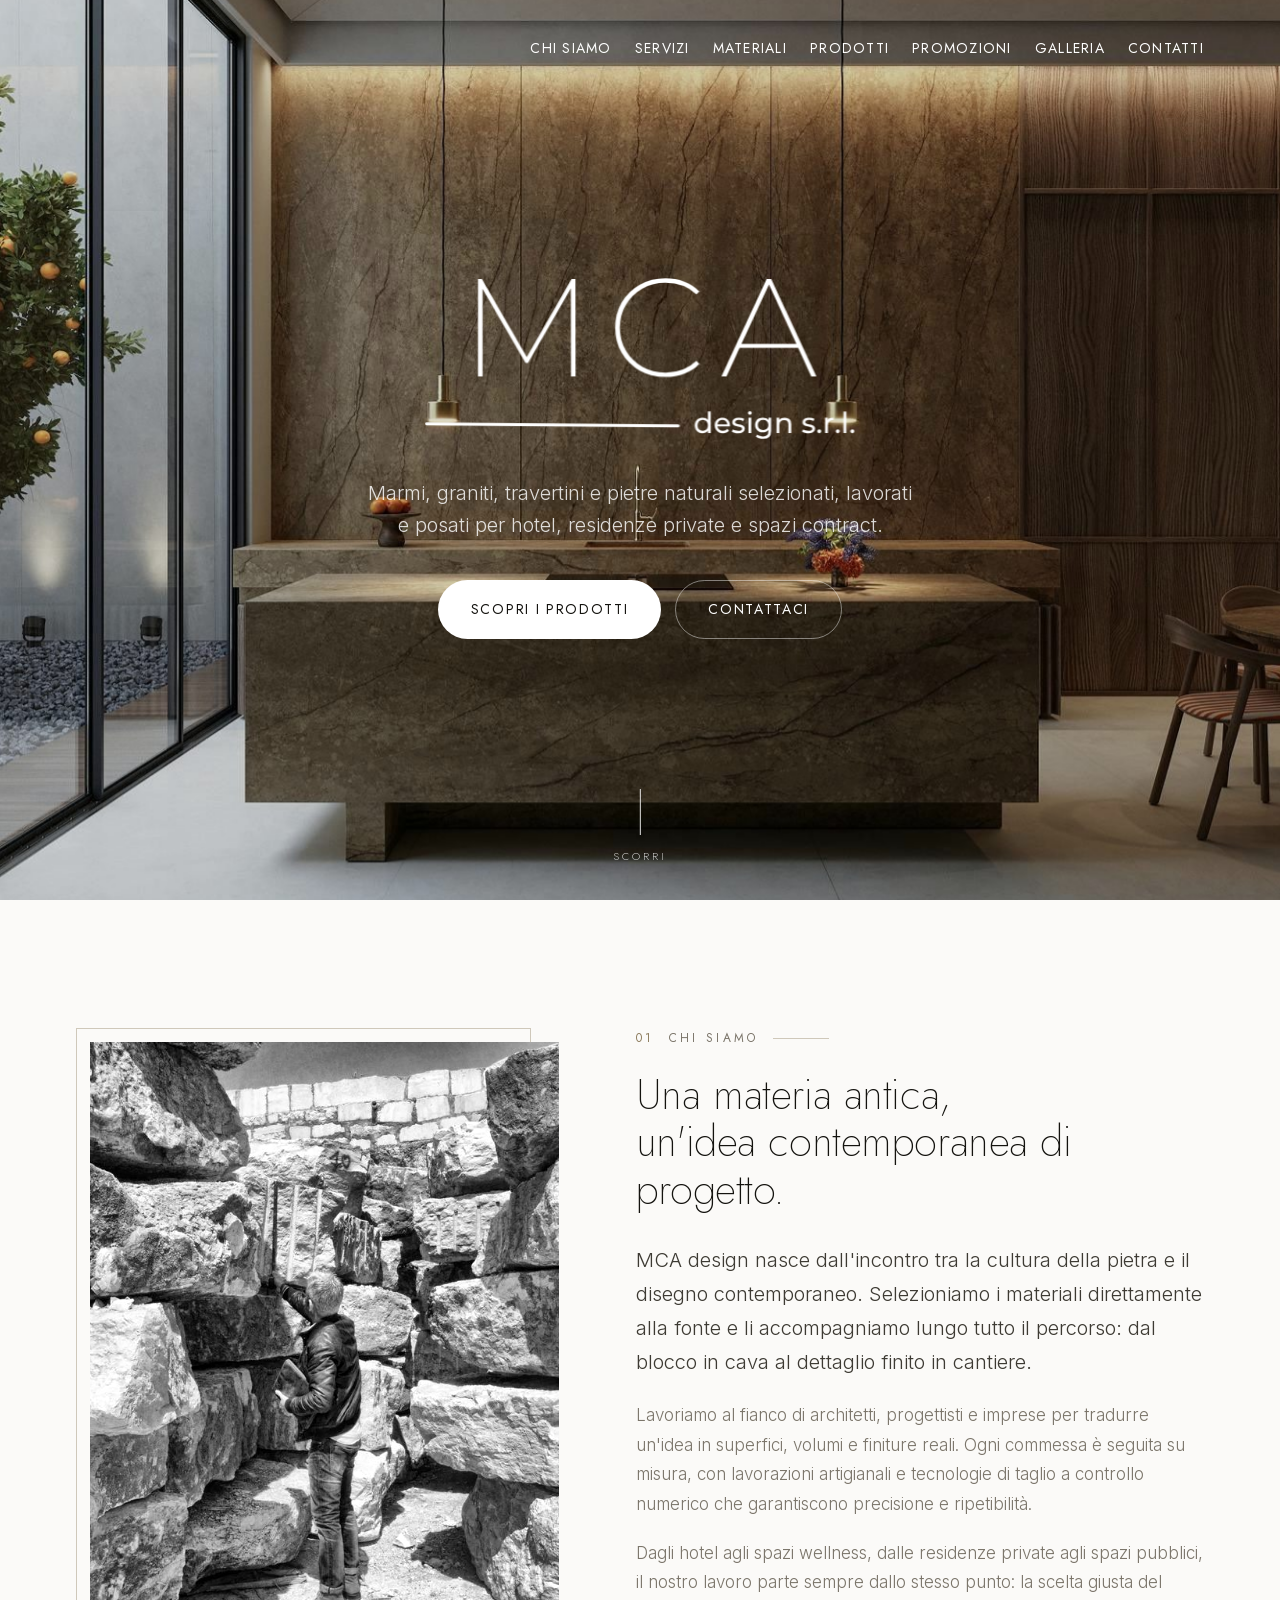
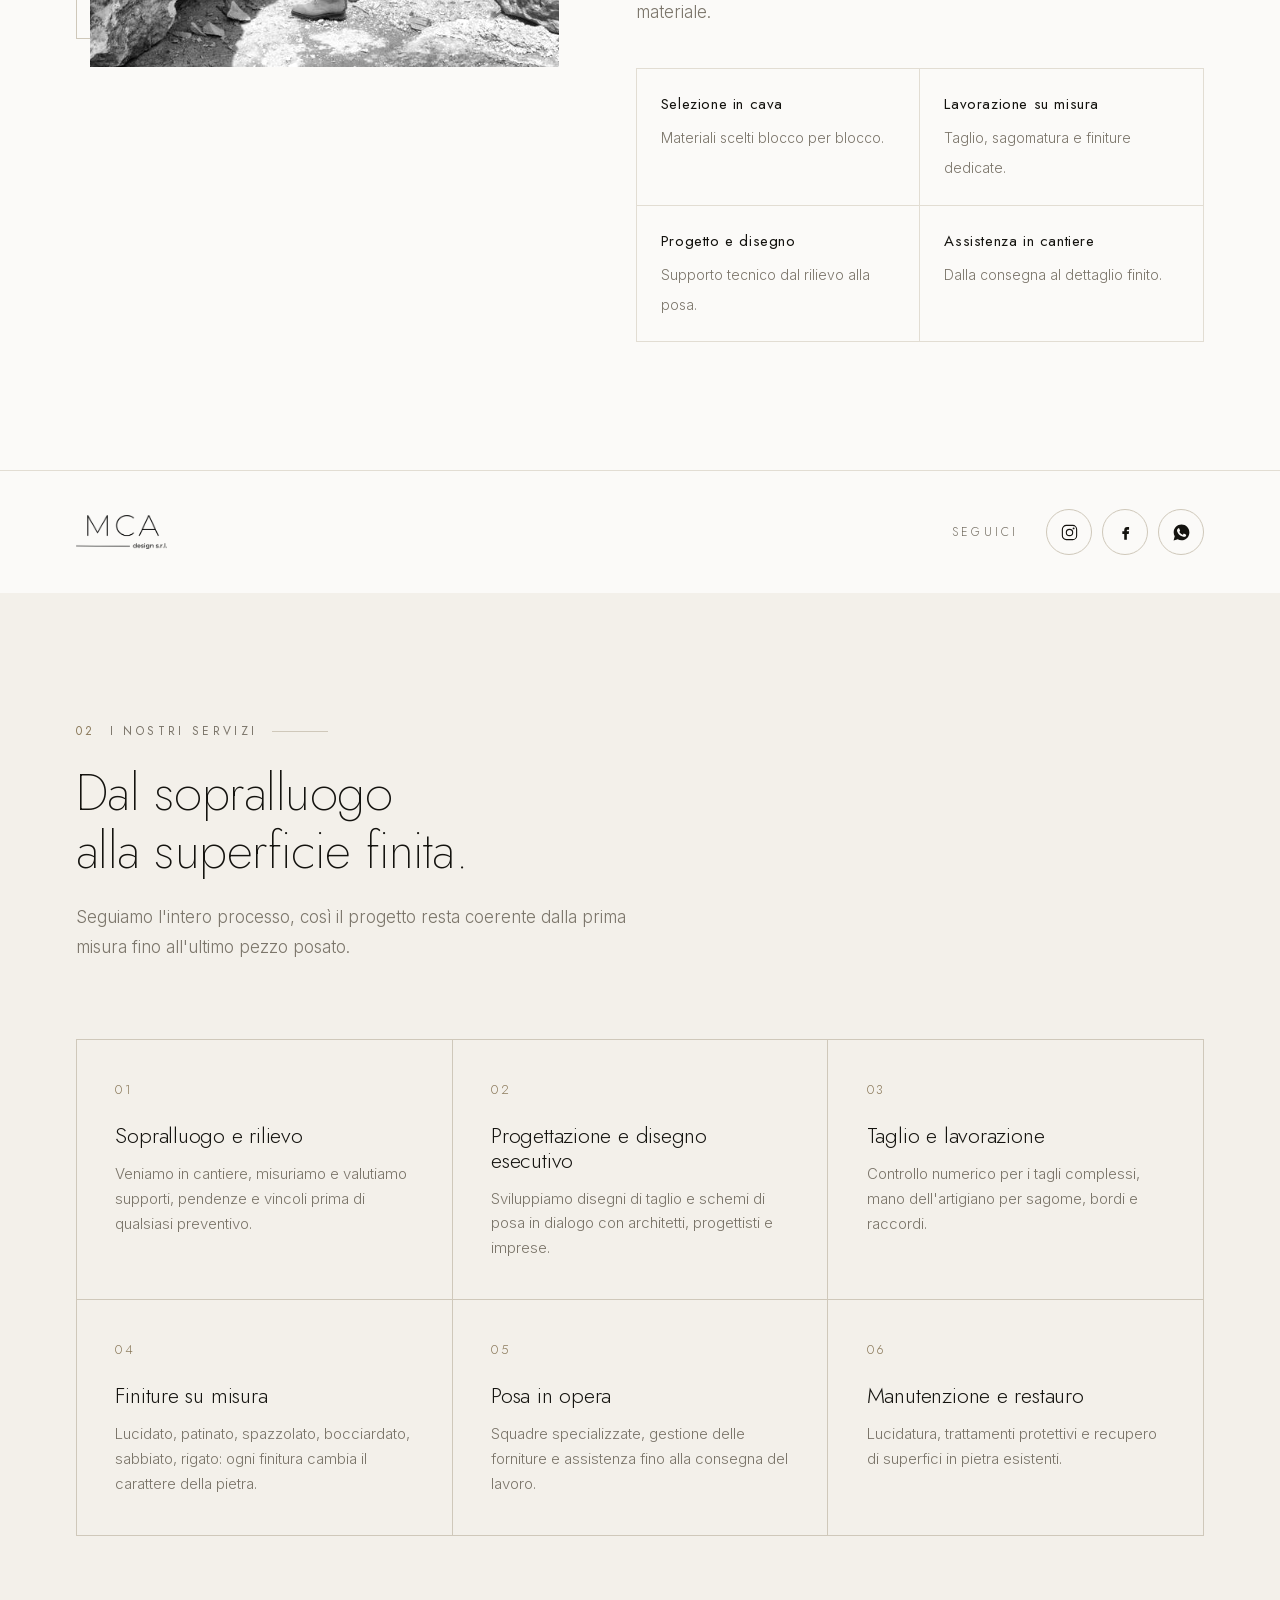
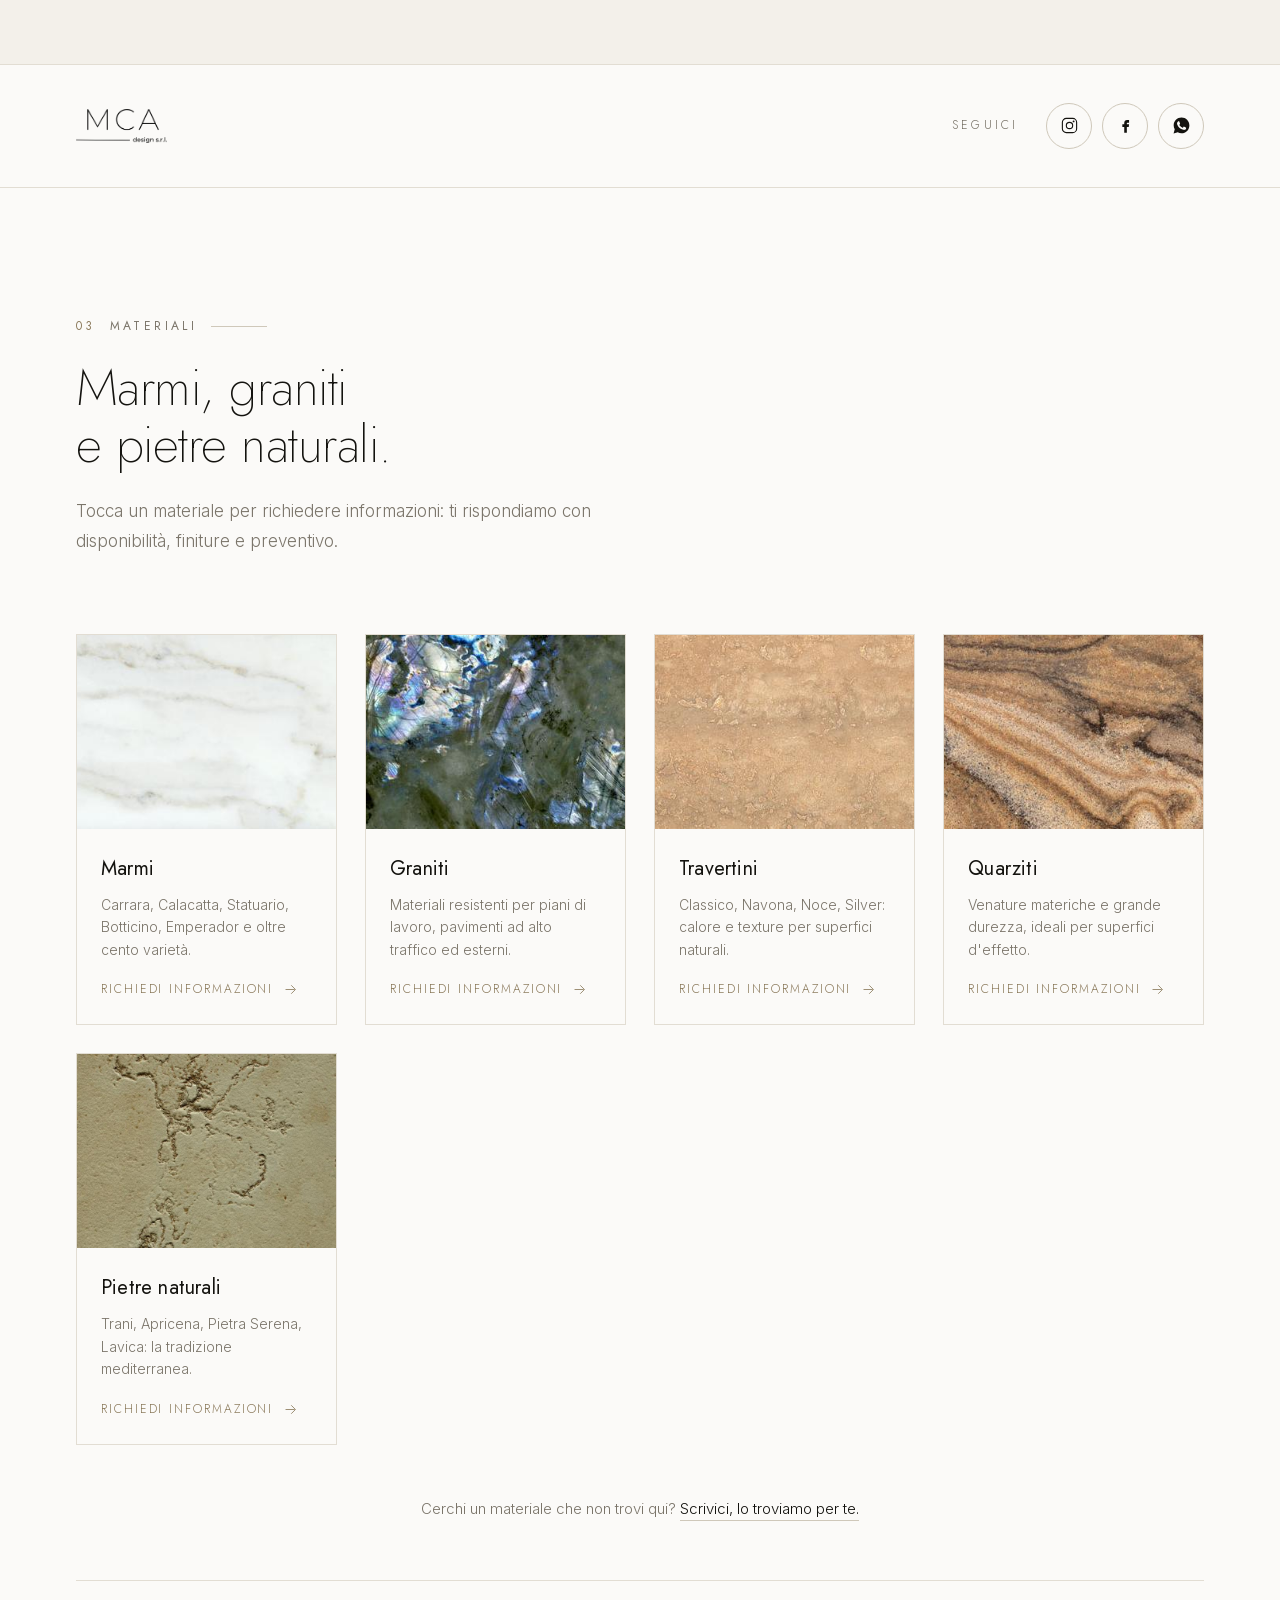
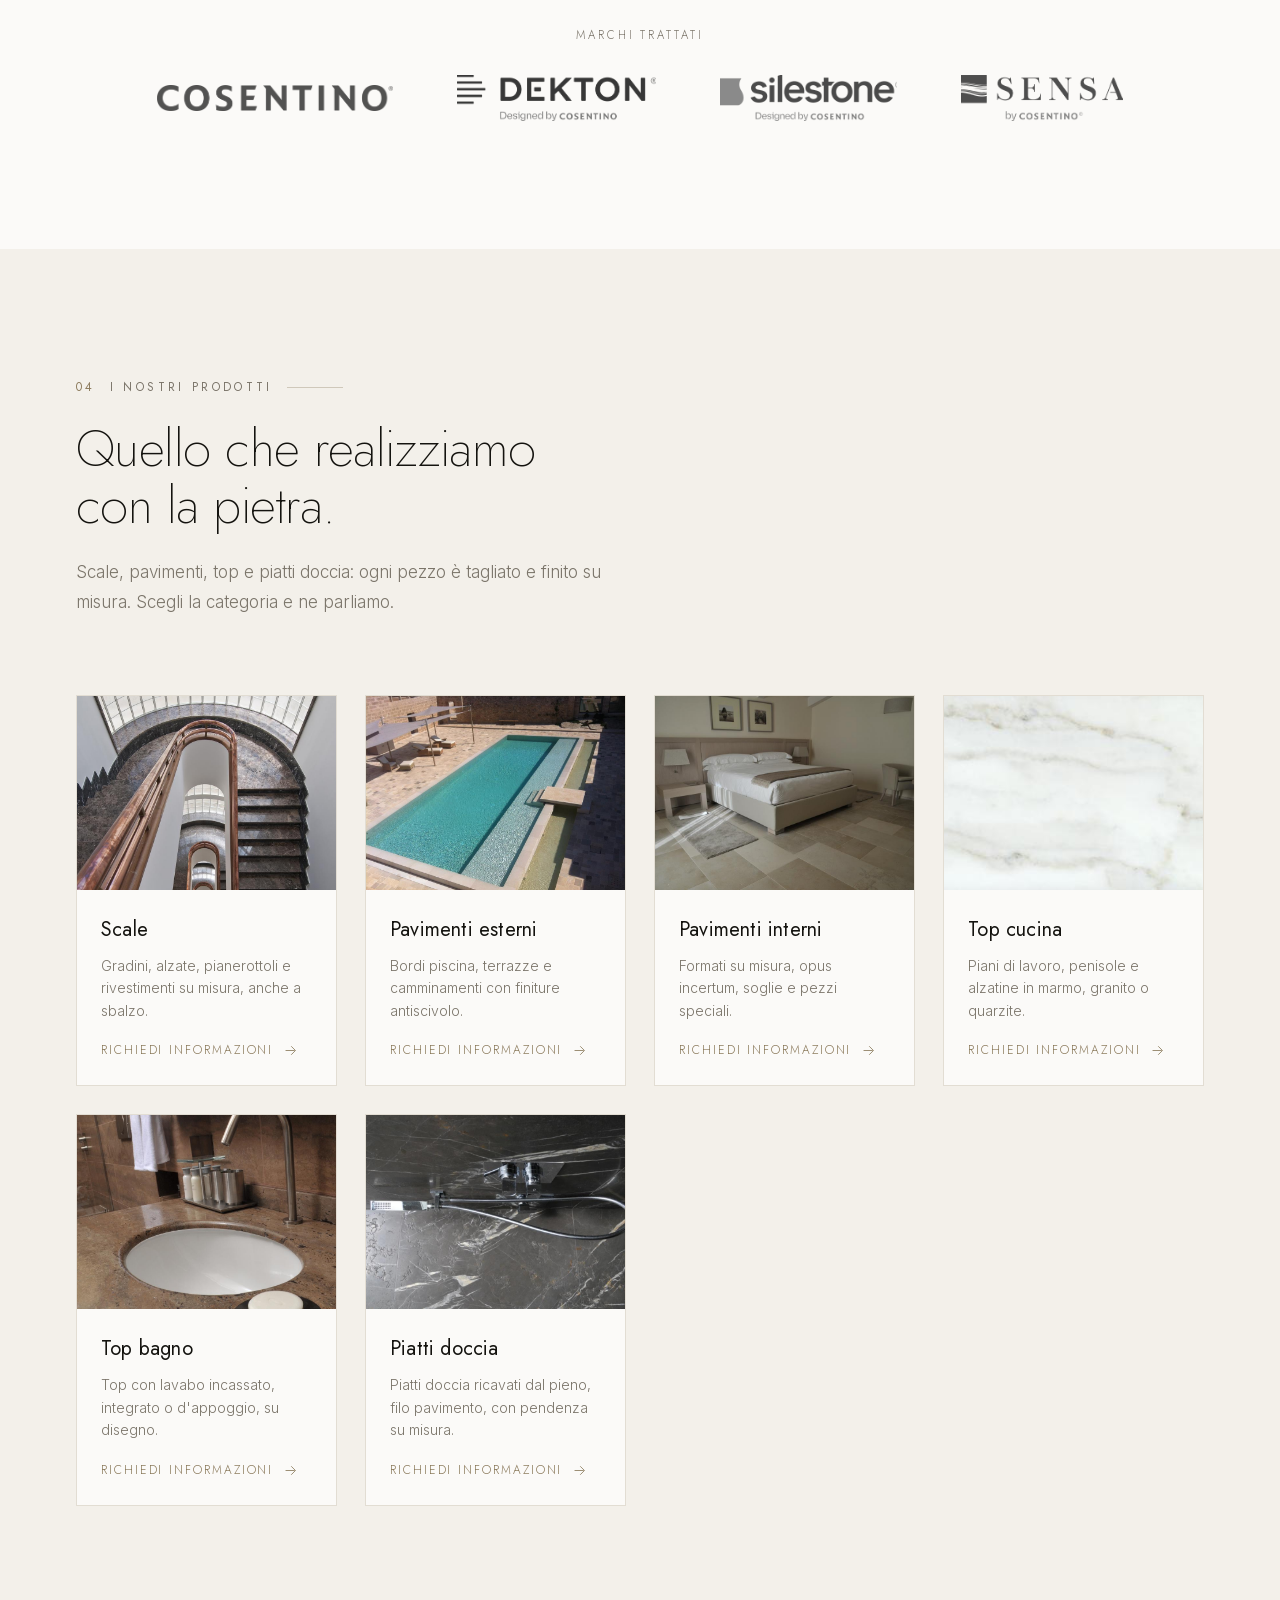
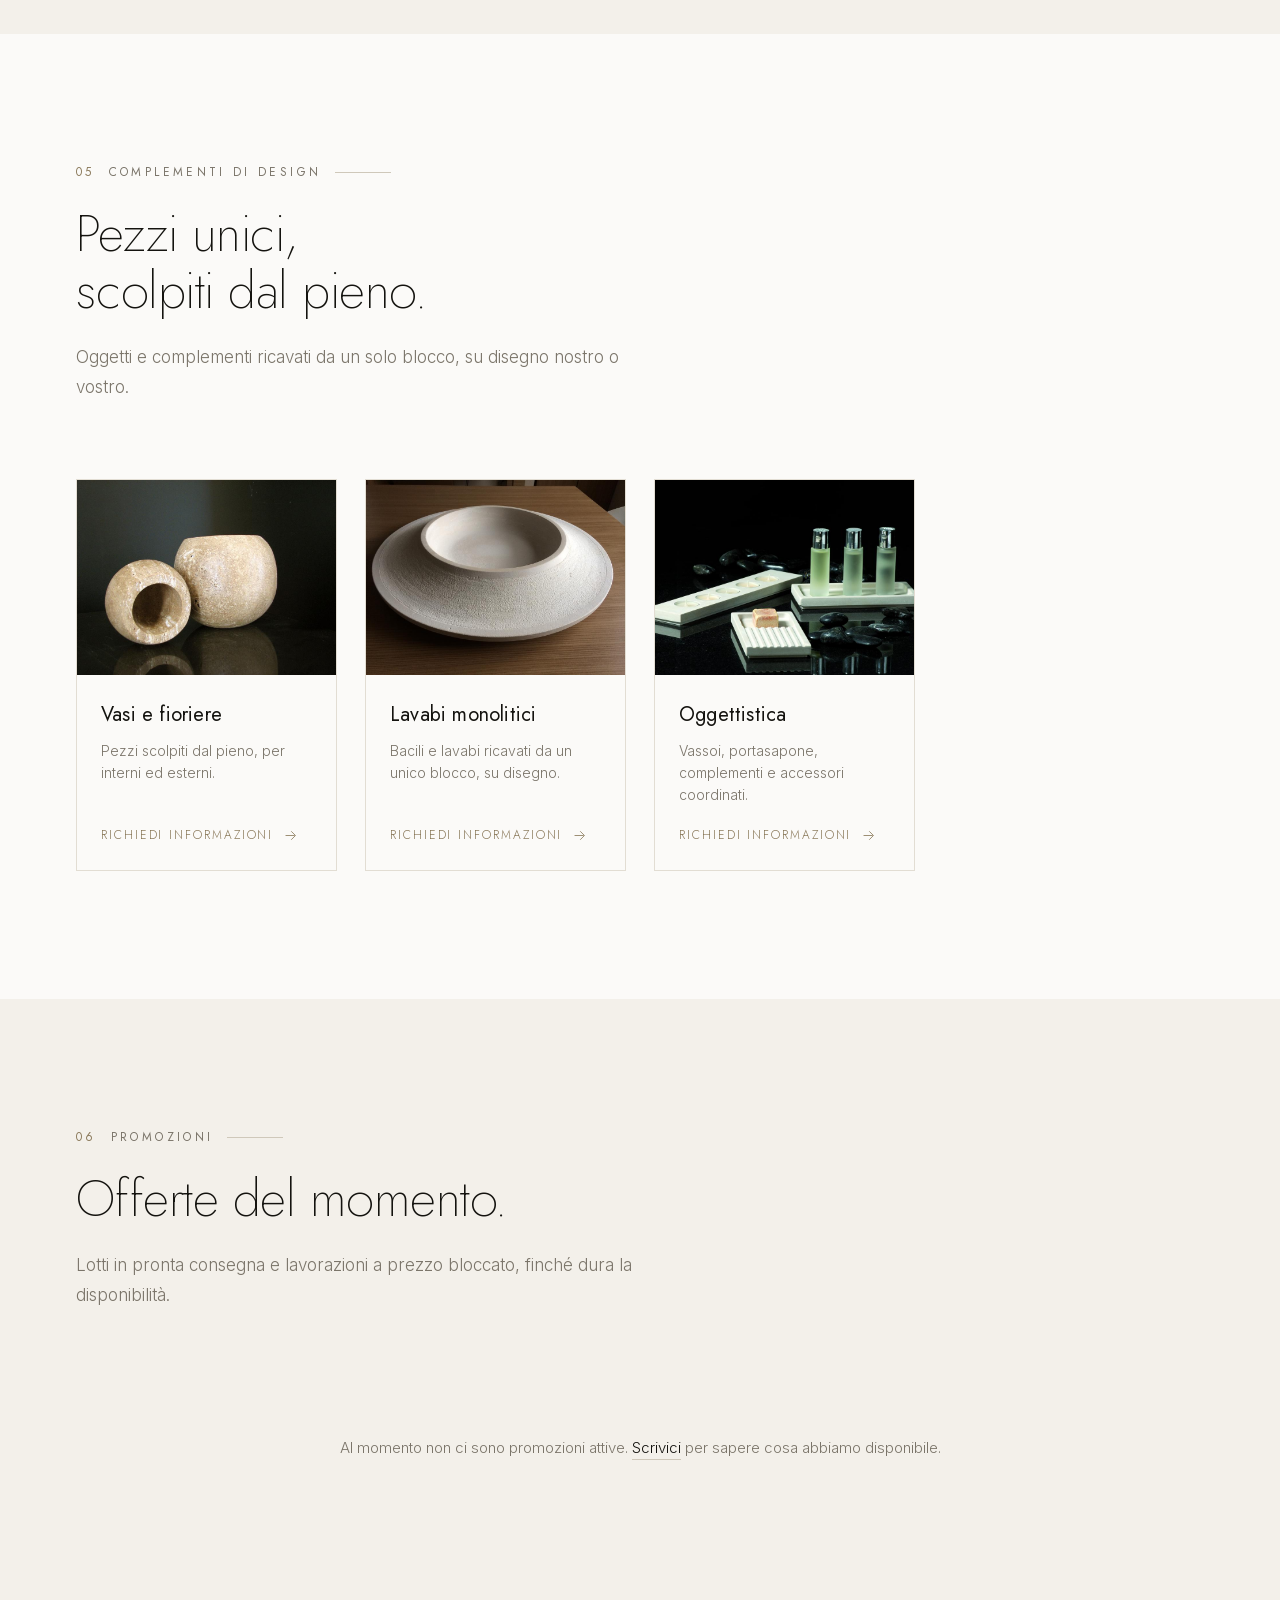
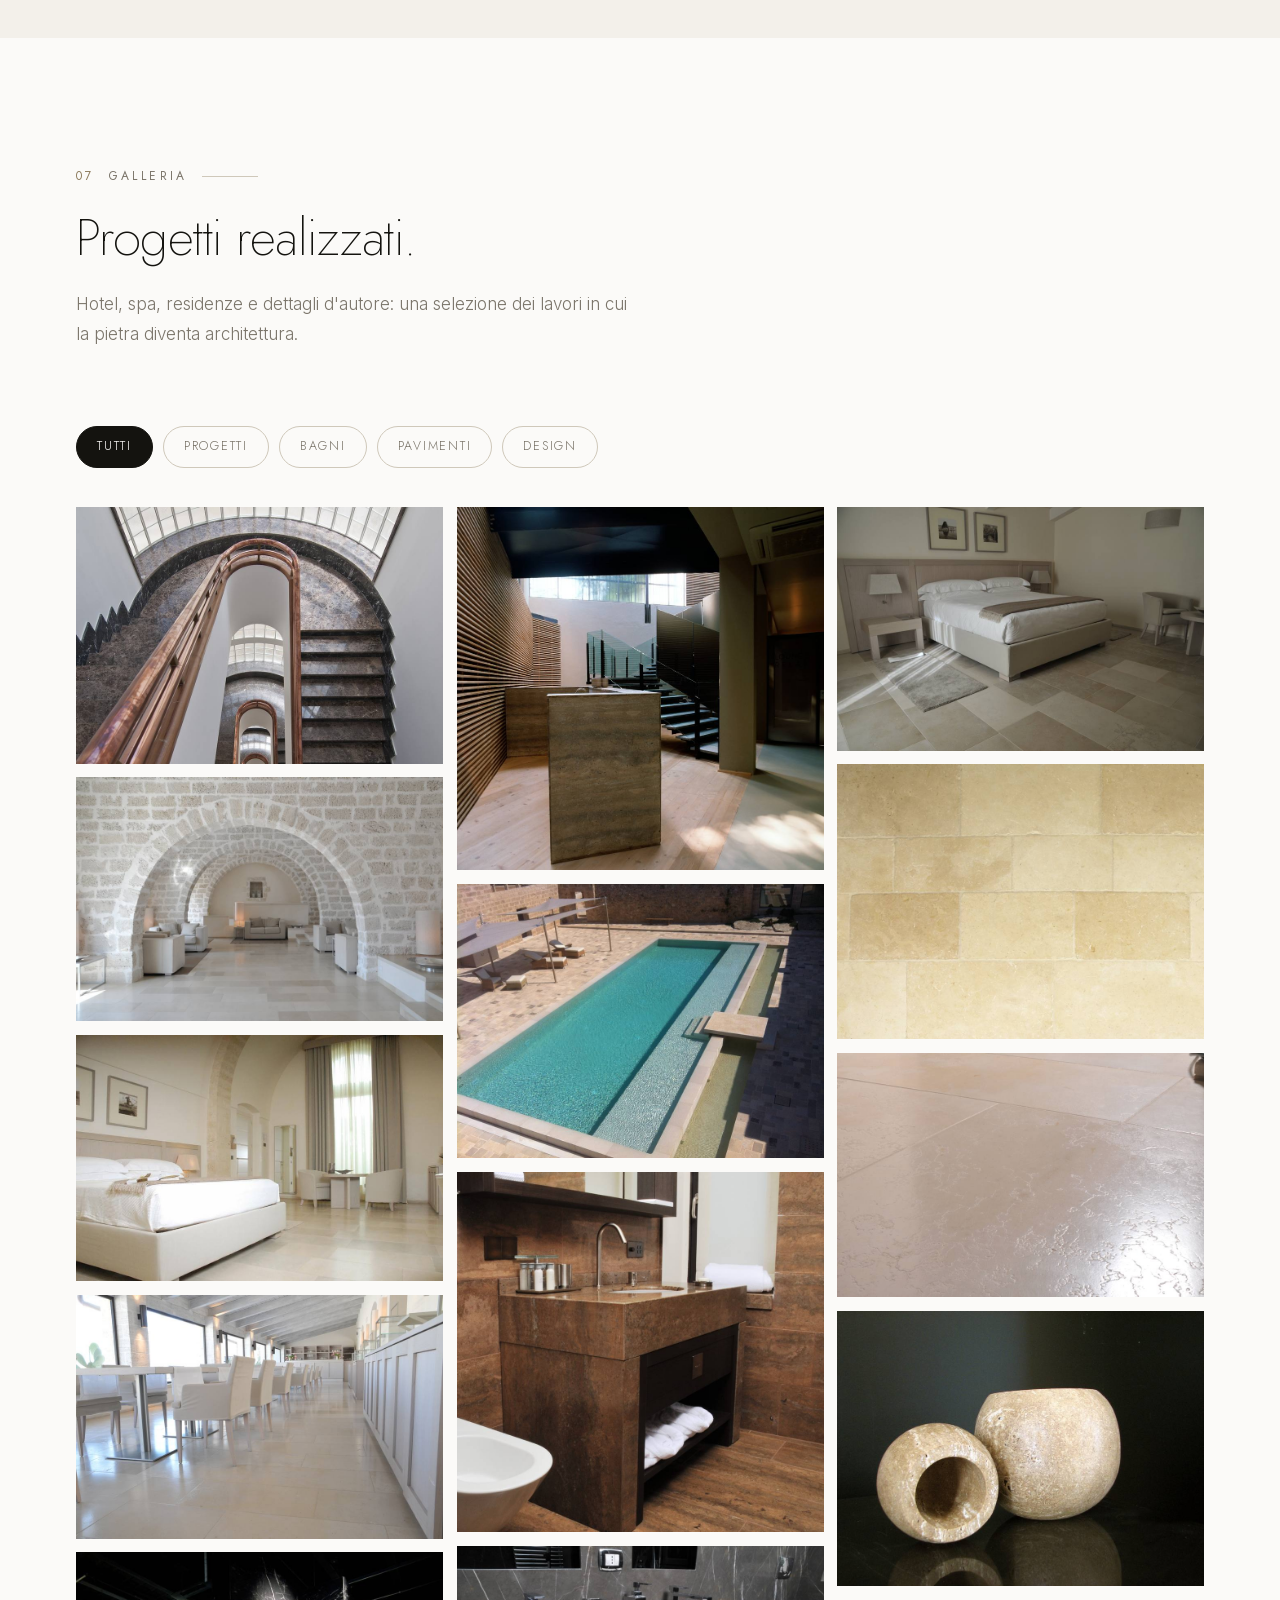
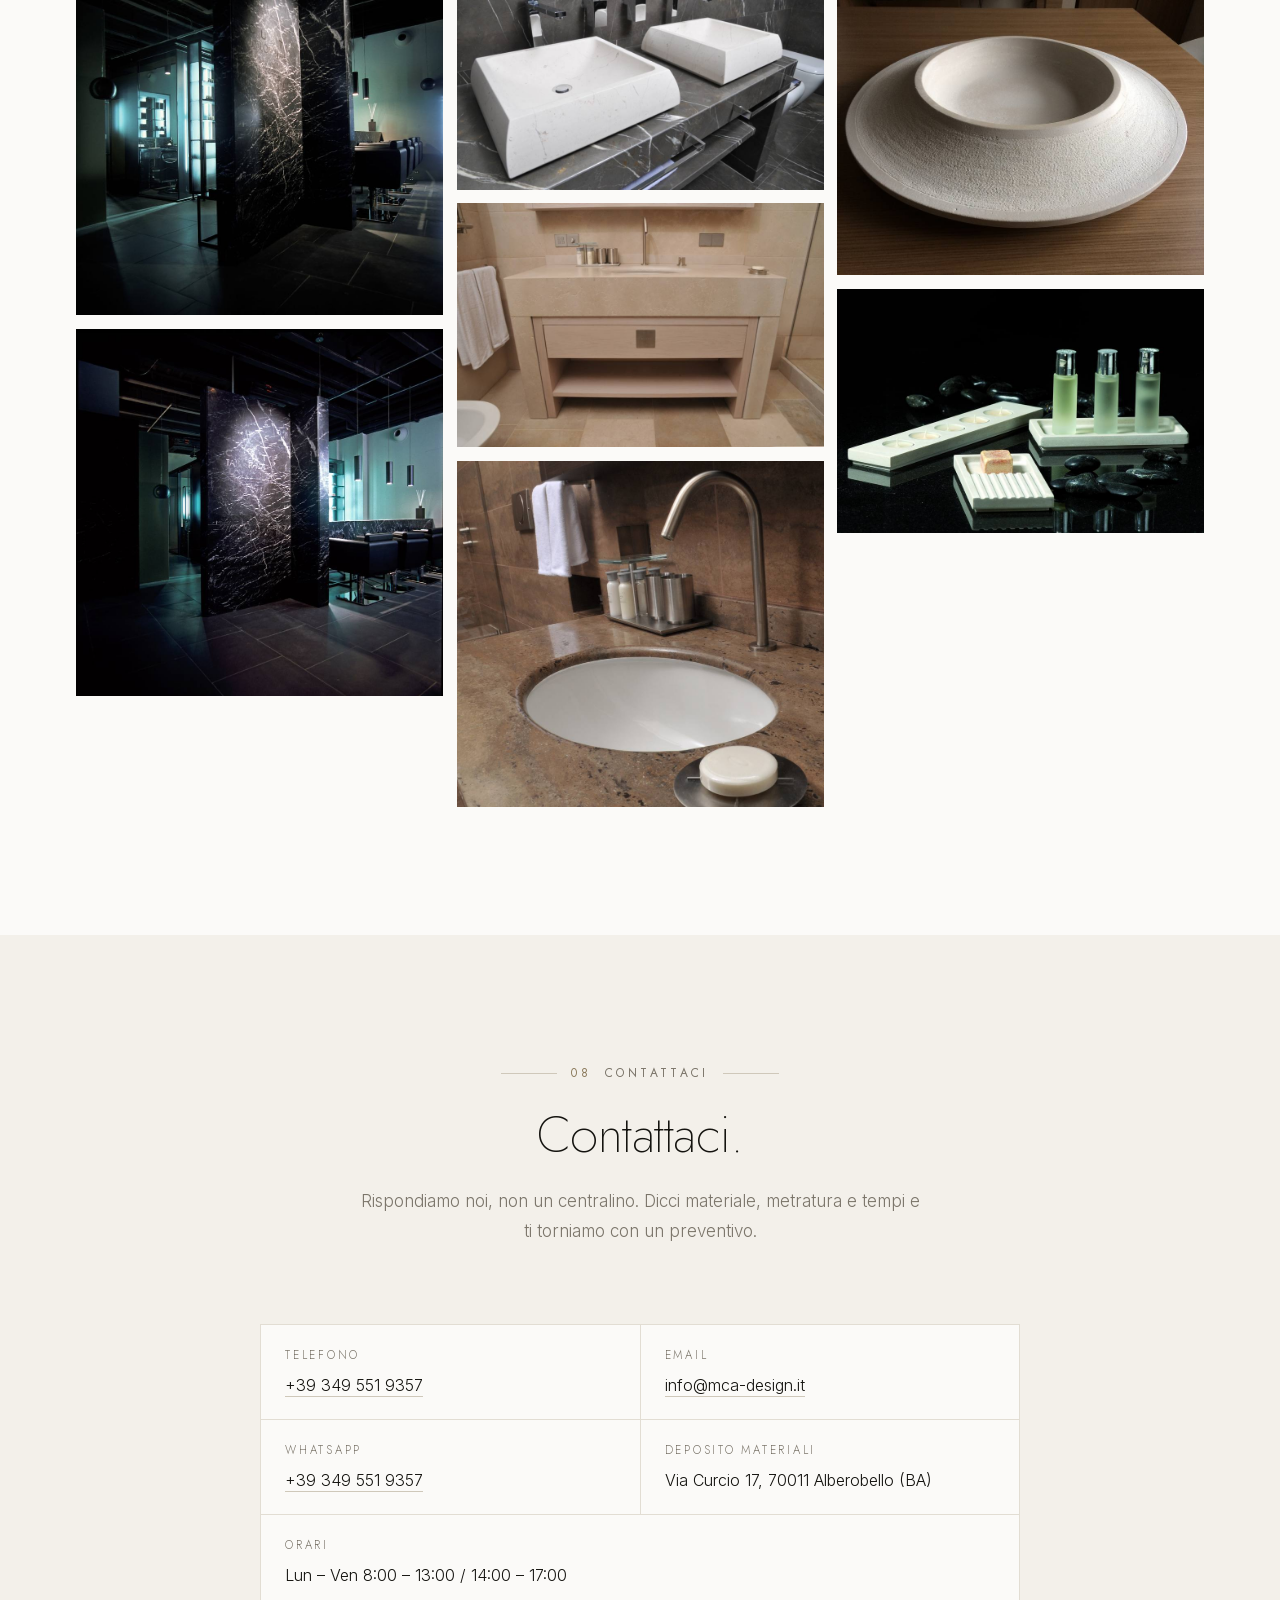
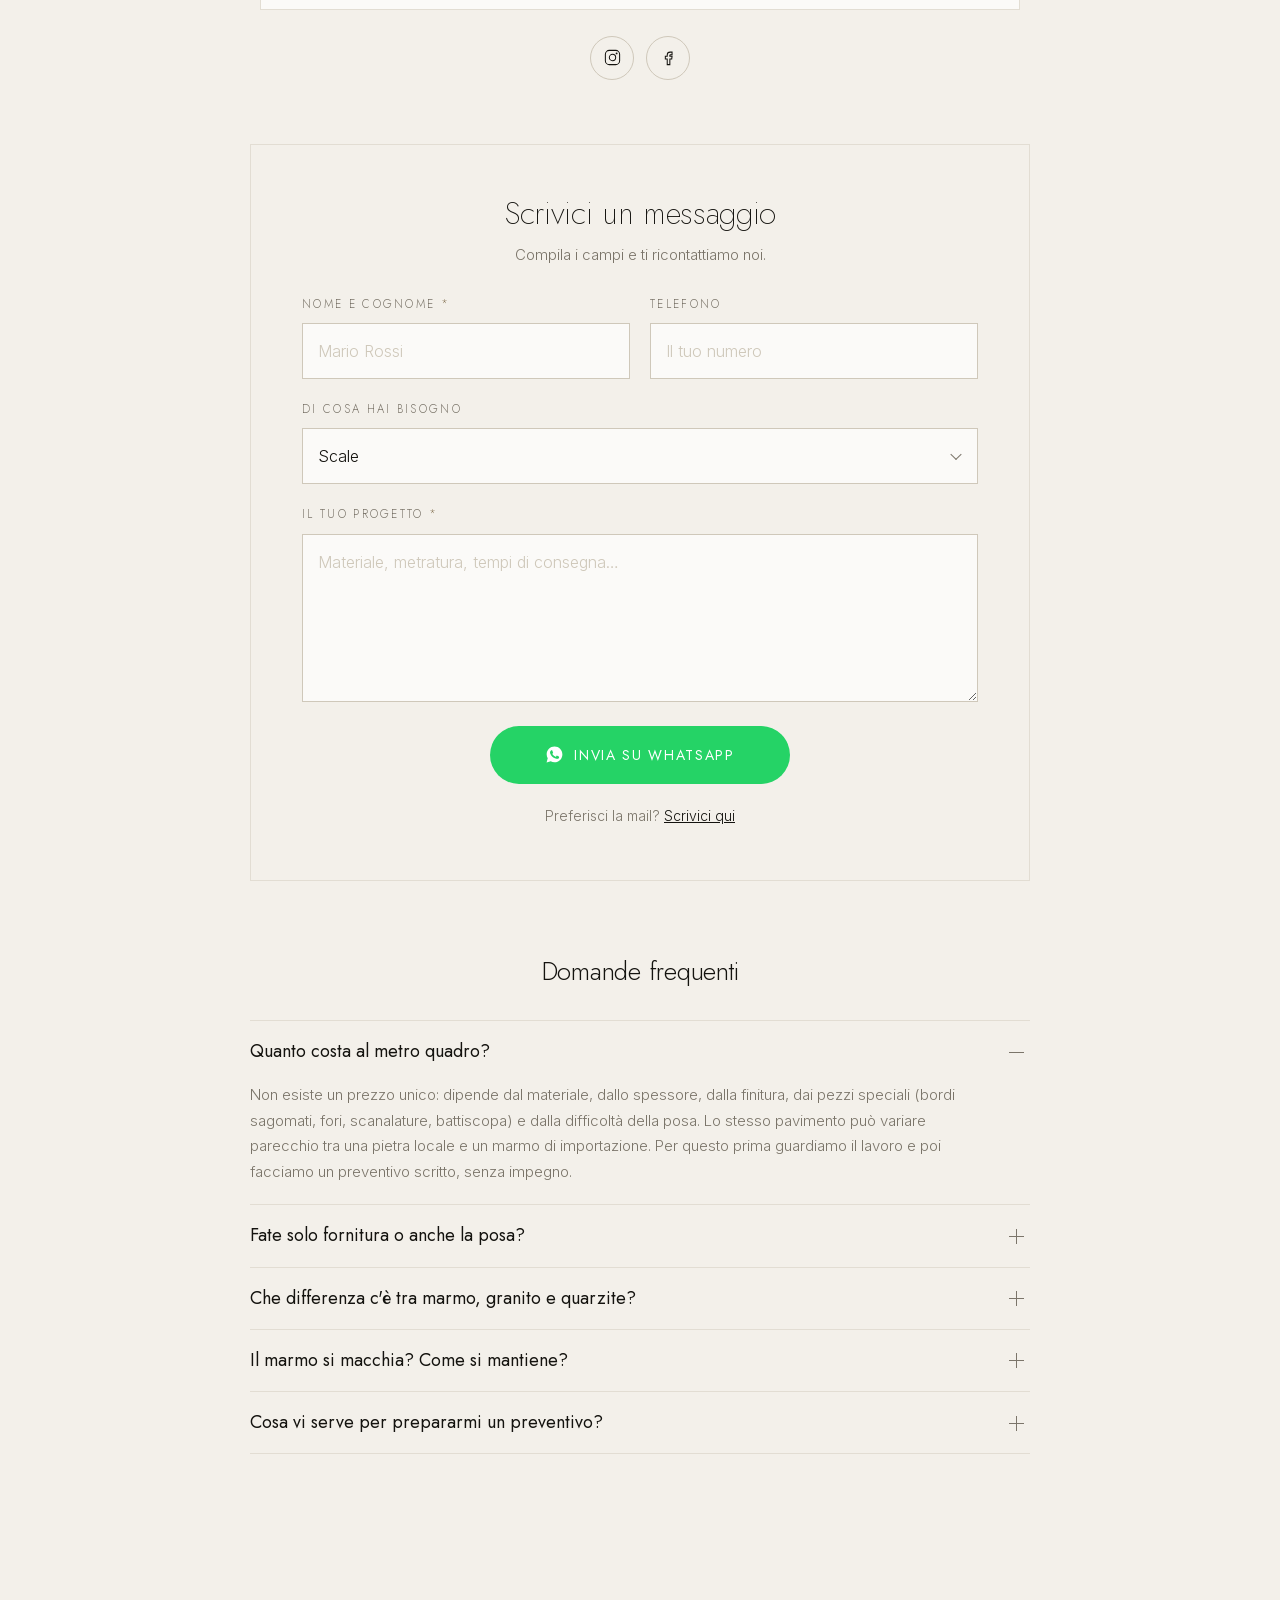
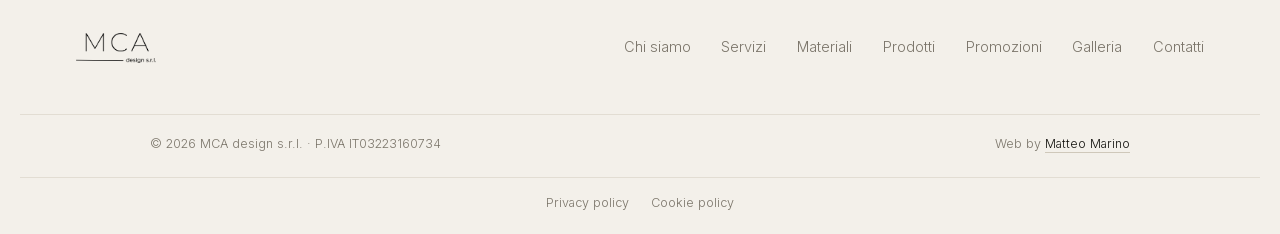
==== commit e5d9643a: "1.0.5" ====
--- a/index.html
+++ b/index.html
@@ -39,7 +39,7 @@
 
 <link rel="preload" href="assets/fonts/jost-latin.woff2" as="font" type="font/woff2" crossorigin>
 <link rel="preload" href="assets/fonts/inter-latin.woff2" as="font" type="font/woff2" crossorigin>
-<link rel="stylesheet" href="style.css?v=27">
+<link rel="stylesheet" href="style.css?v=28">
 
 <!-- ==========================================================================
      DATI AZIENDA per Google e per gli assistenti AI (schema.org).
@@ -459,10 +459,10 @@
 
   <!-- ============ HERO ============ -->
   <section class="hero" id="hero">
-    <!-- fondo: salone con volte in pietra (Relais Hist).
+    <!-- fondo: cucina con isola e rivestimento in marmo.
          Quando CONFIG.heroImage è impostato, la foto lo sostituisce. -->
     <div class="hero-texture" id="hero-texture" aria-hidden="true">
-      <img src="assets/img/hero-salone.jpg?v=2" alt="" width="2400" height="1594" fetchpriority="high">
+      <img src="assets/img/hero-cucina.jpg" alt="" width="1496" height="994" fetchpriority="high">
     </div>
 
     <div class="hero-media" id="hero-media"><!-- la foto viene inserita da script.js (CONFIG.heroImage) --></div>
@@ -1029,6 +1029,6 @@
   </figure>
 </div>
 
-<script src="script.js?v=27"></script>
+<script src="script.js?v=28"></script>
 </body>
 </html>
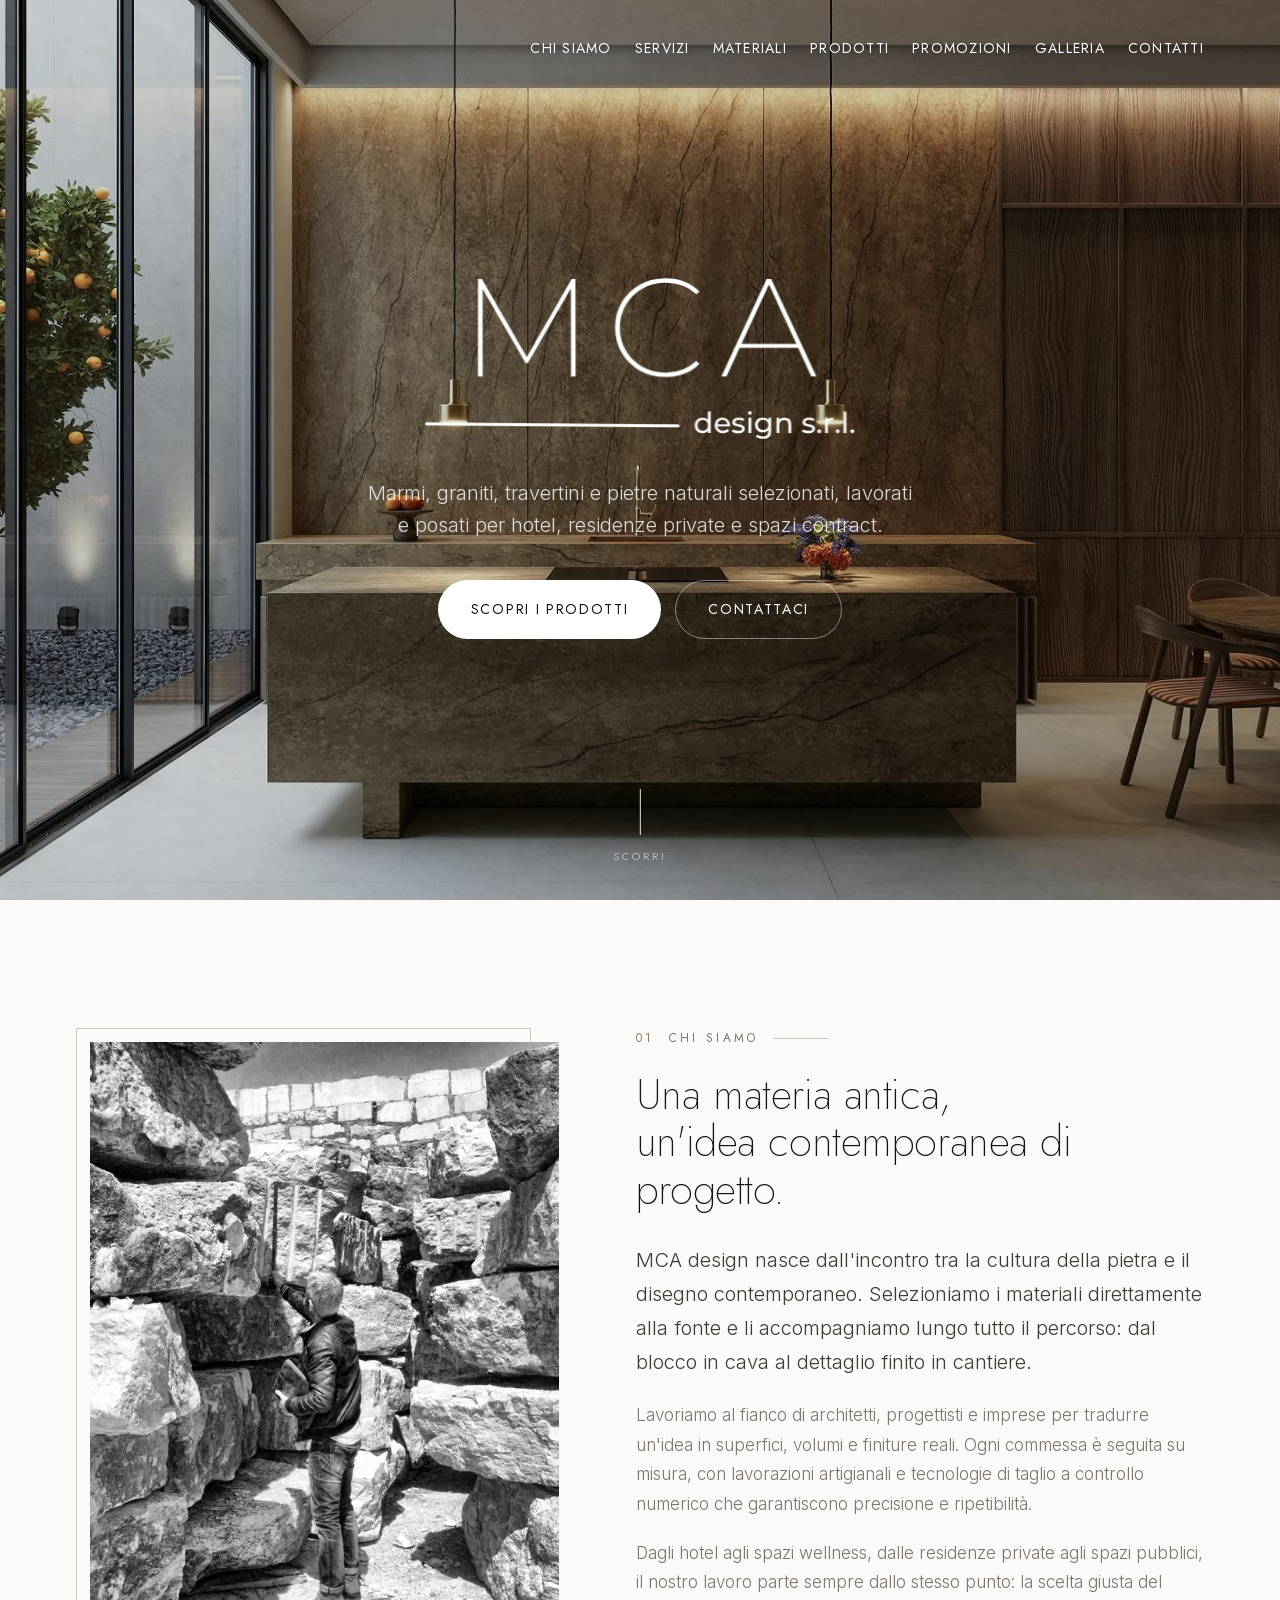
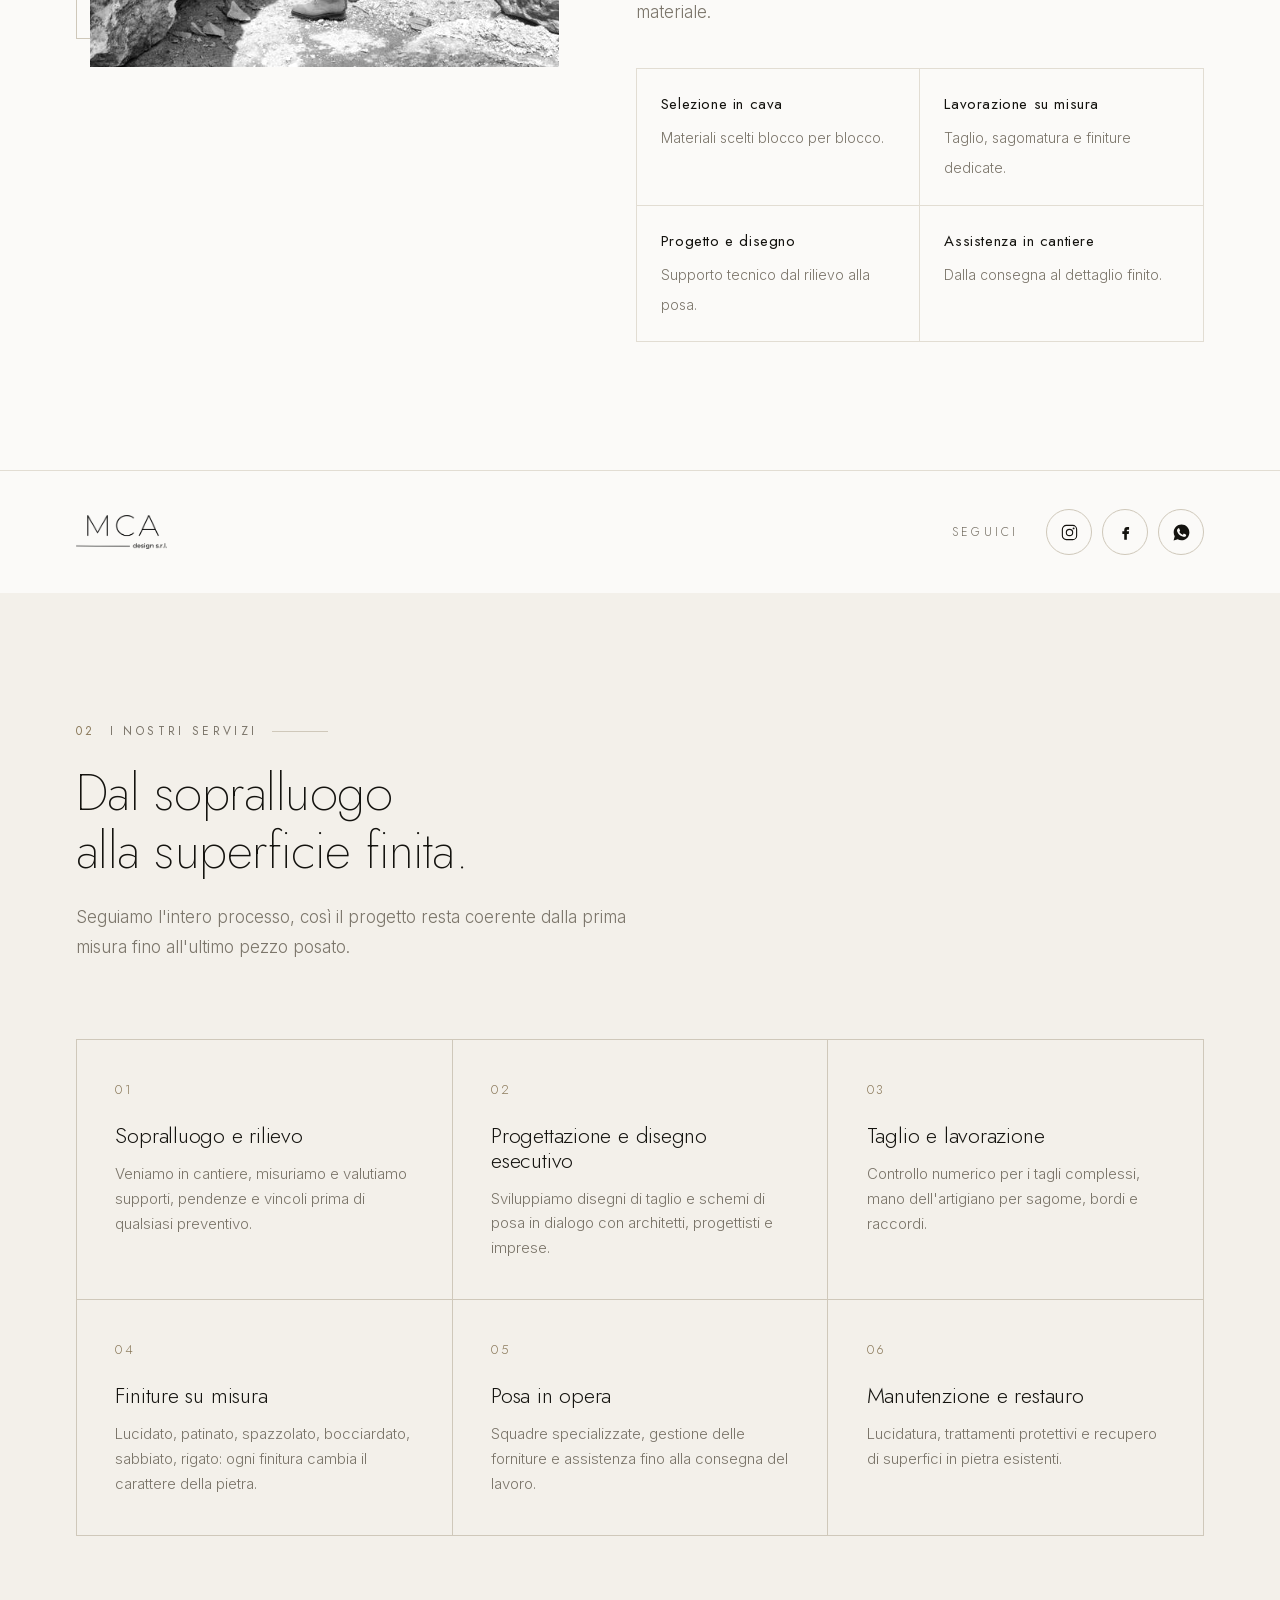
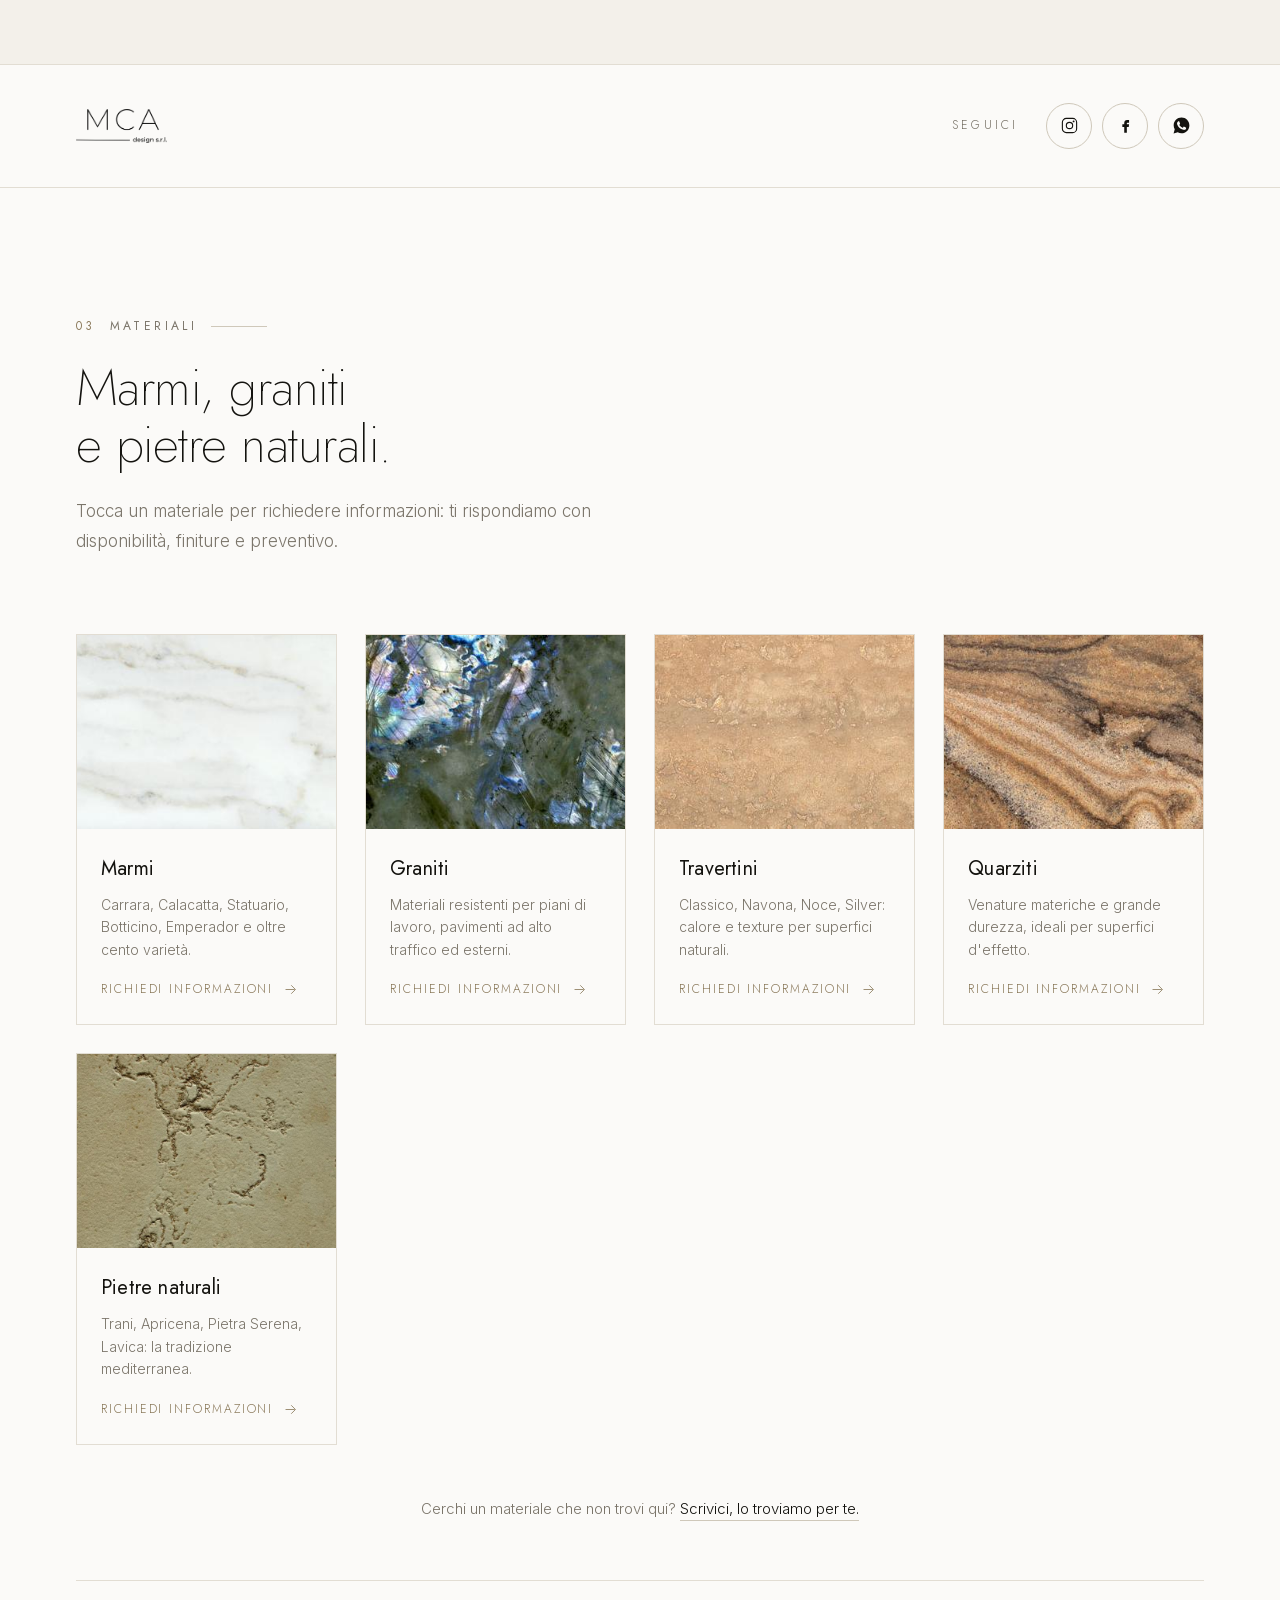
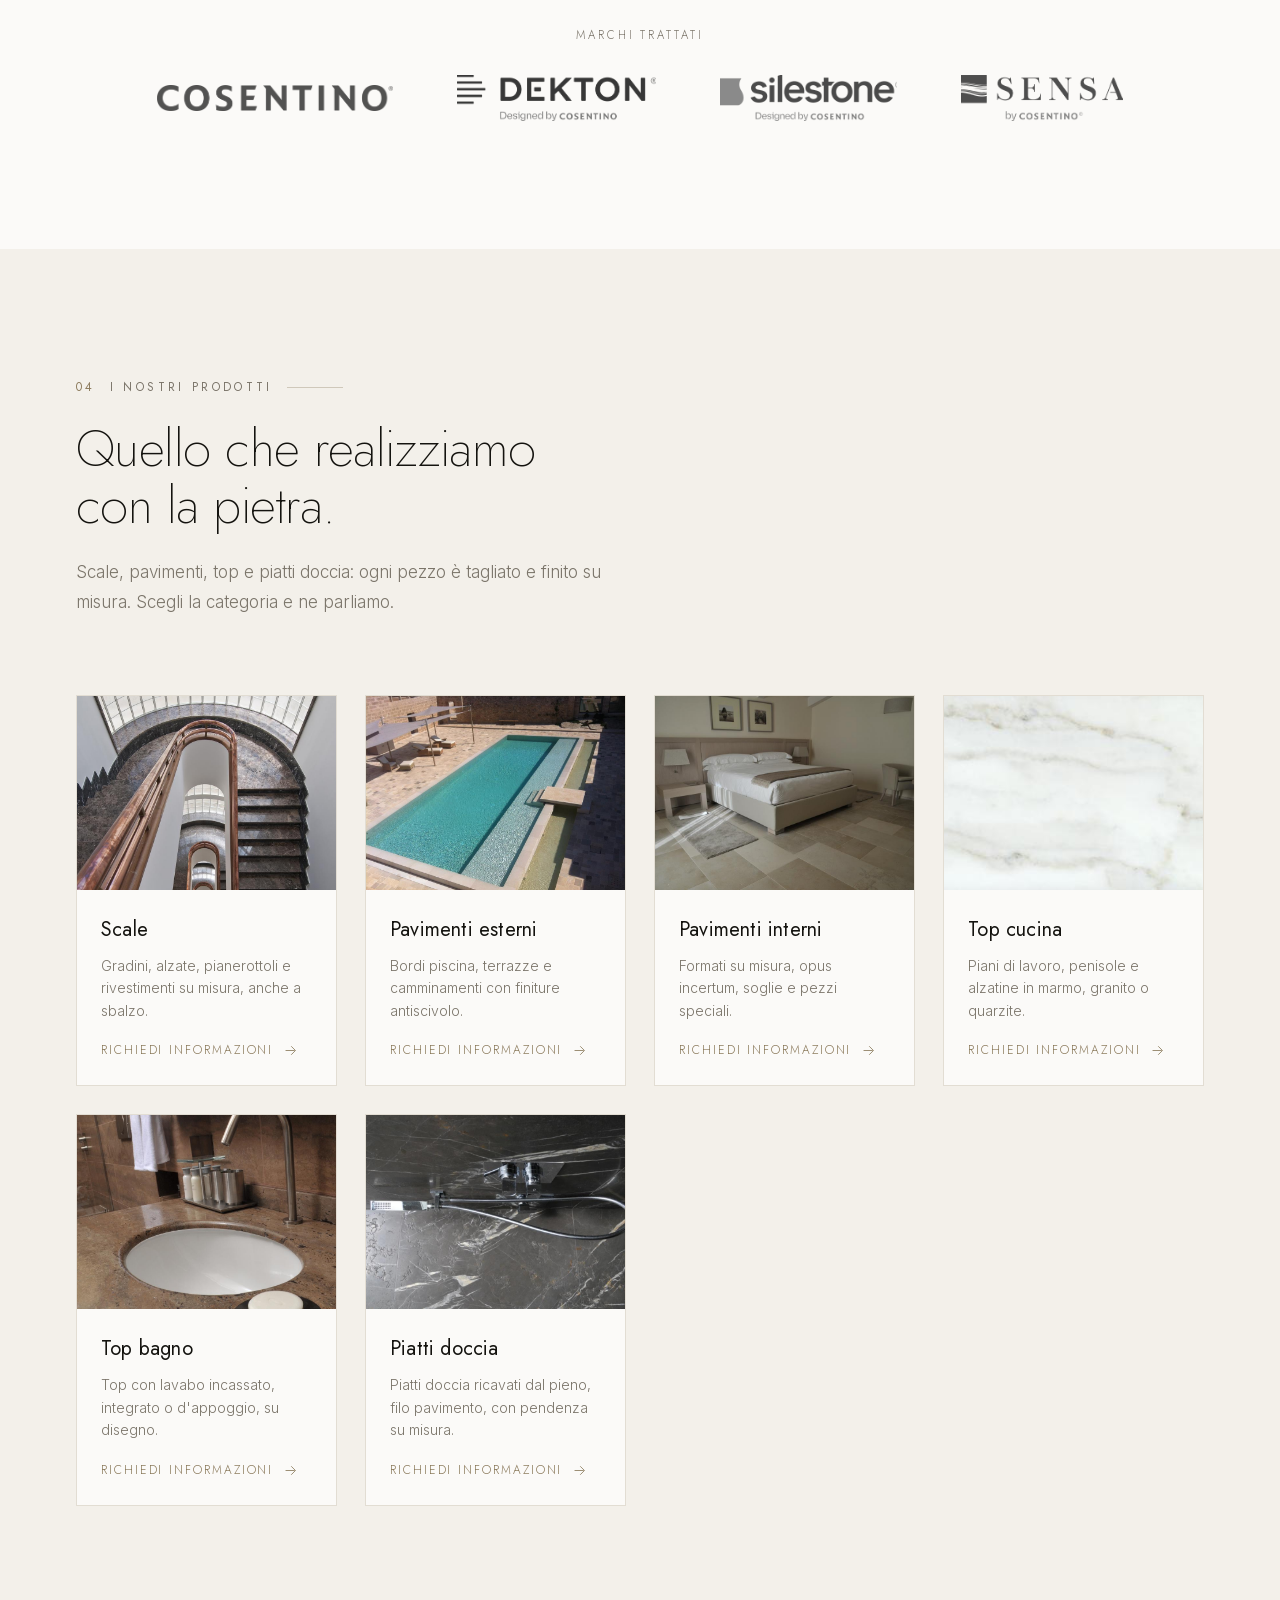
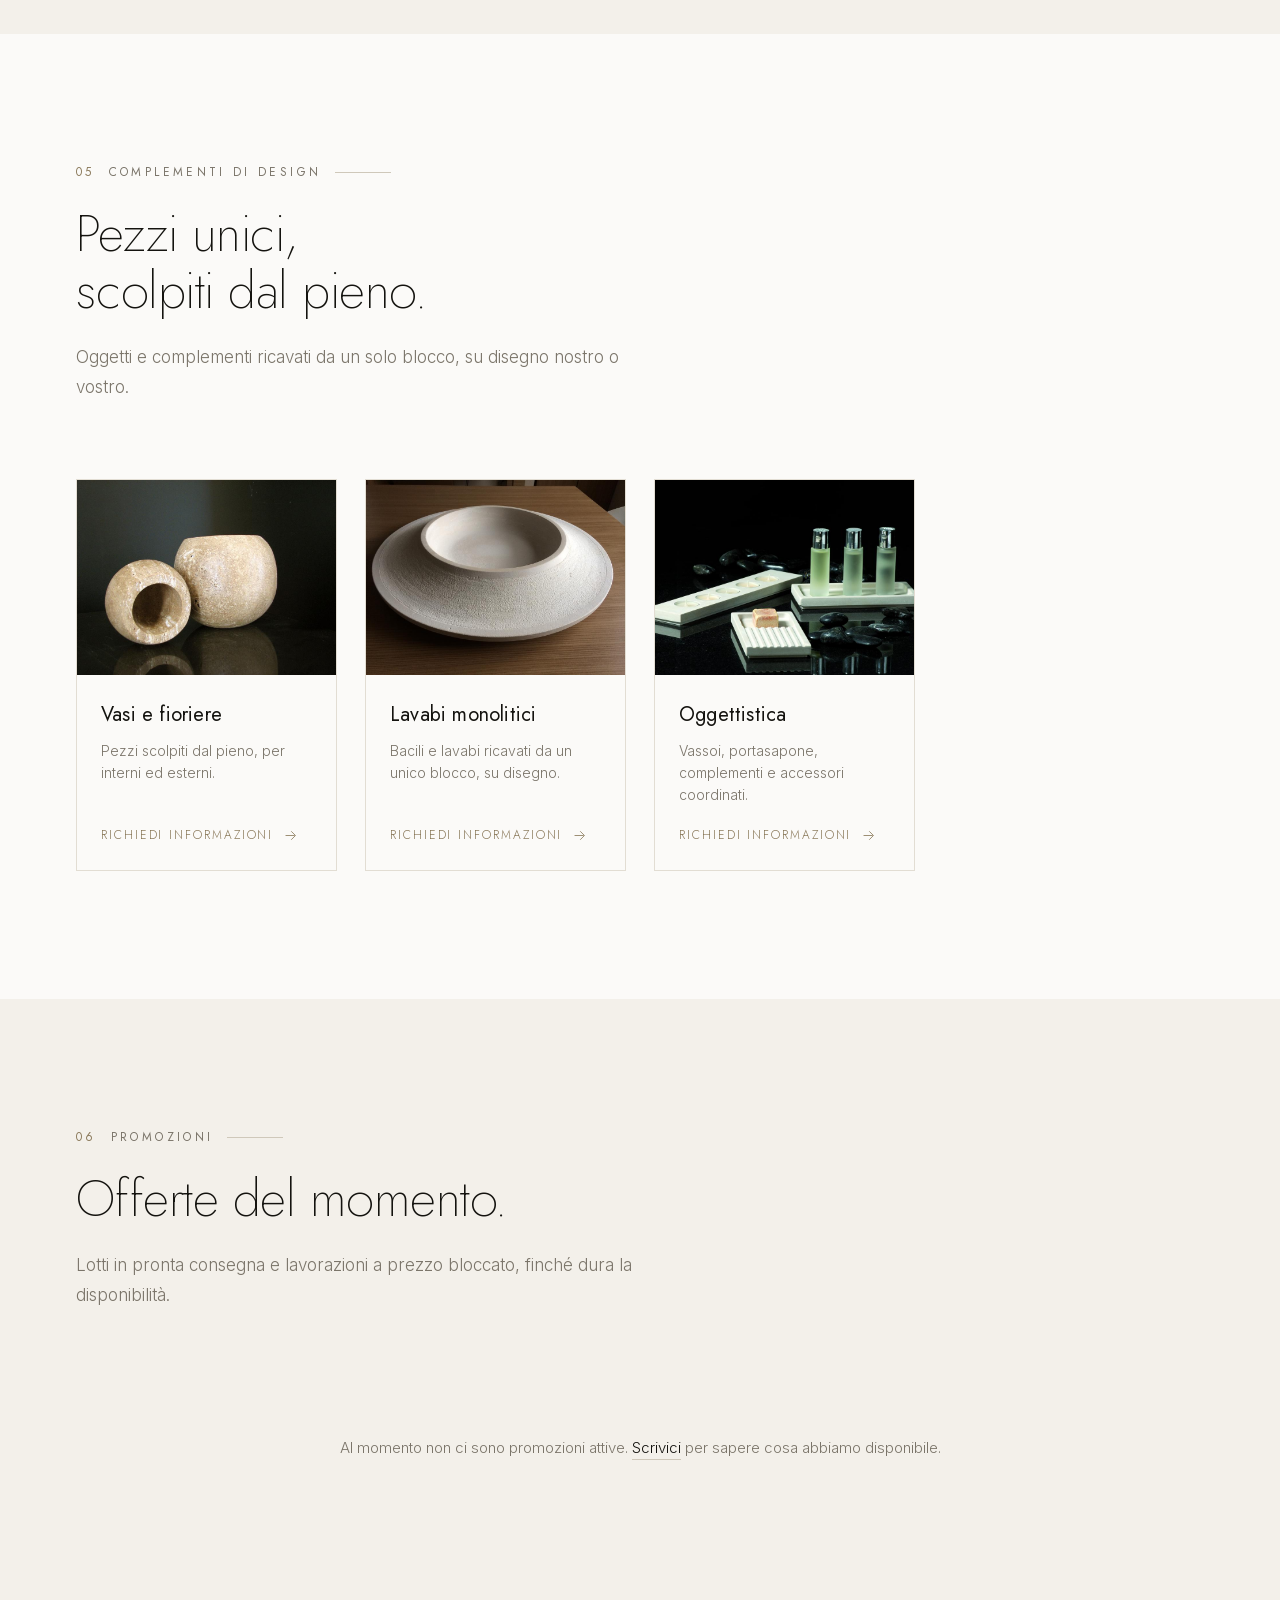
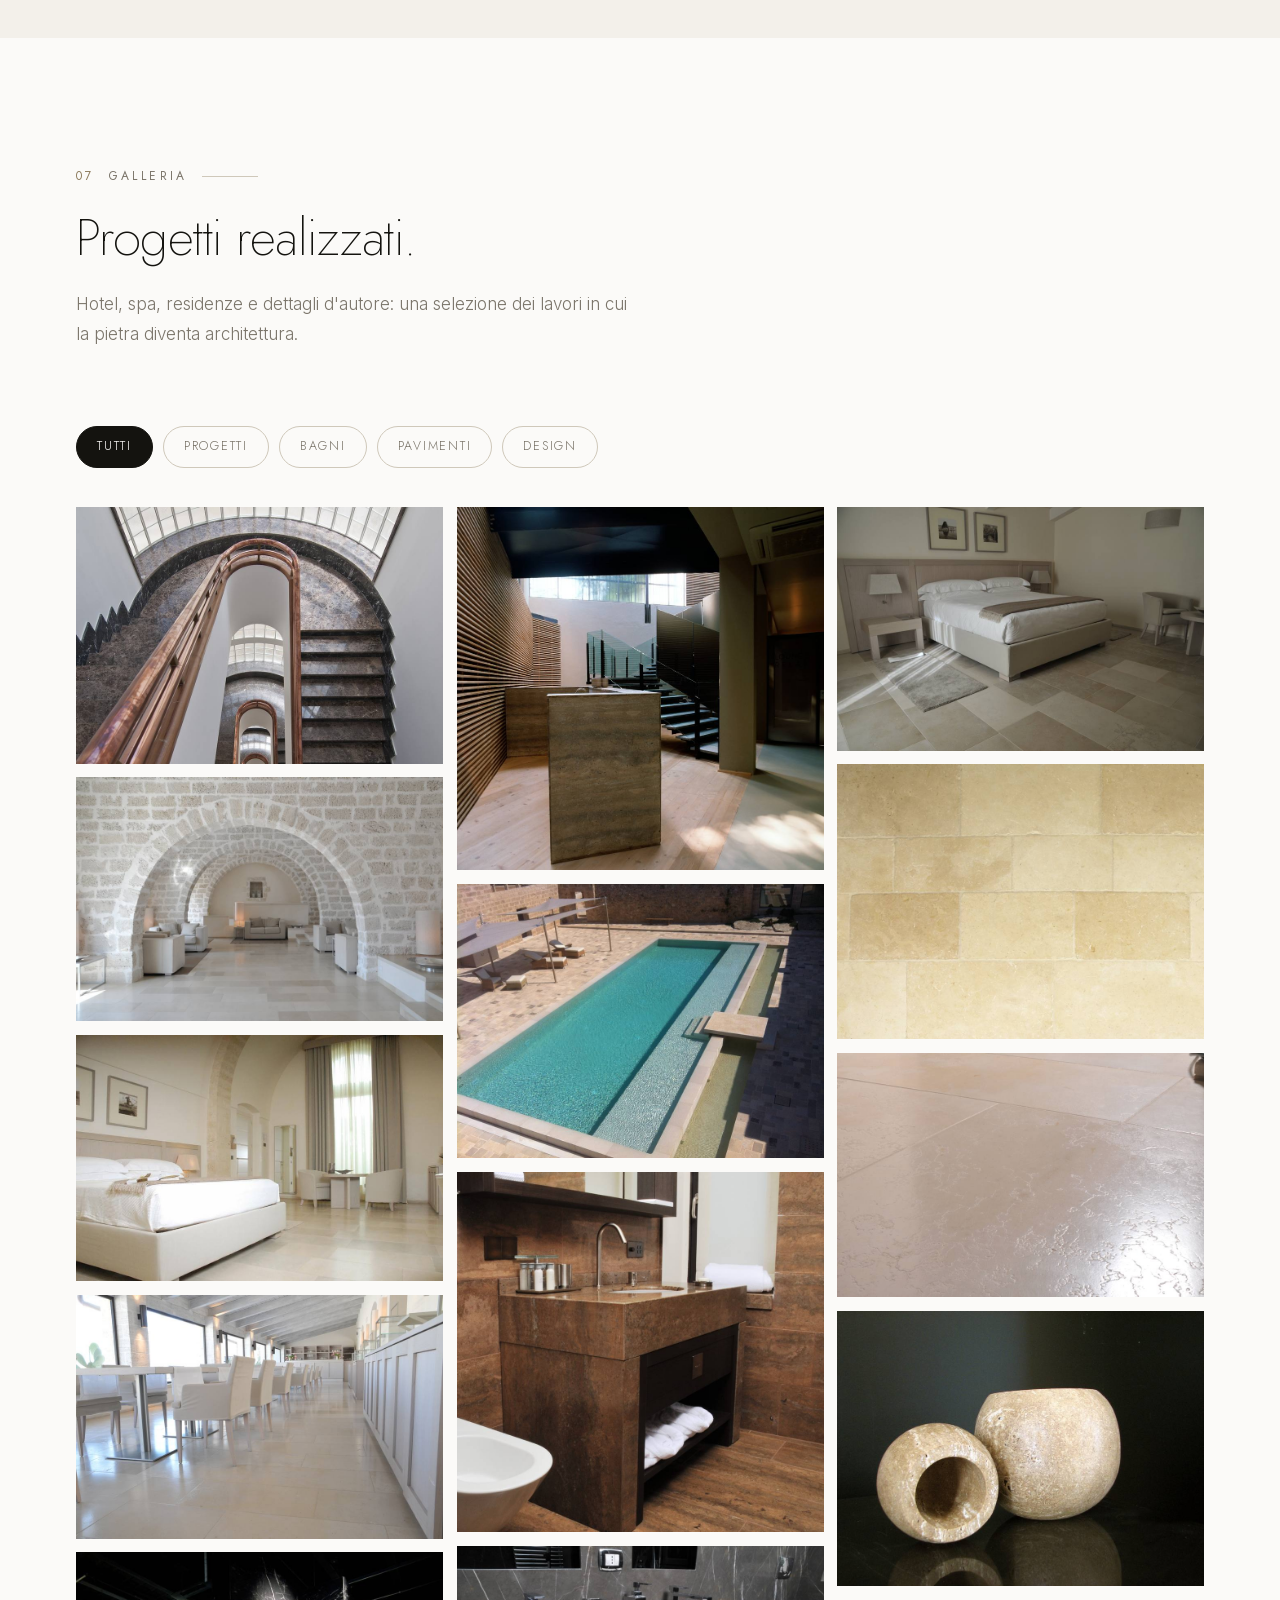
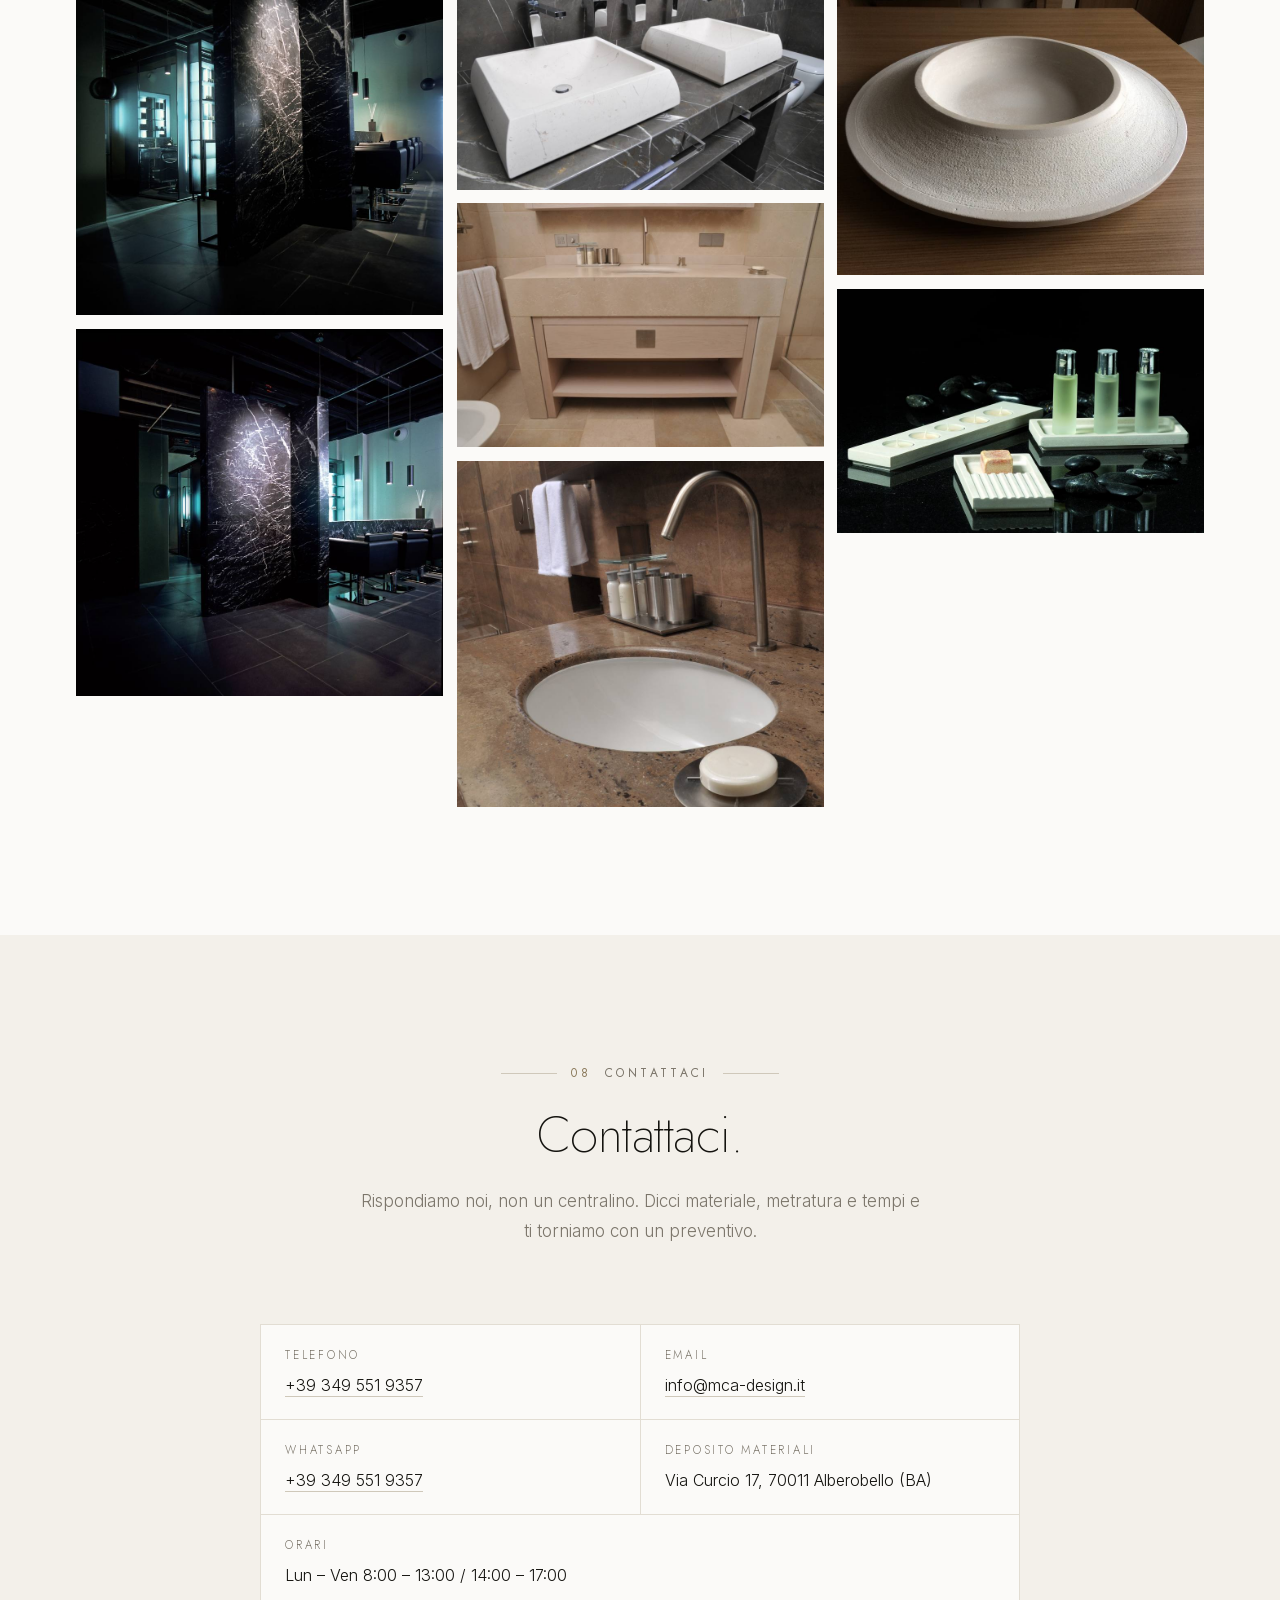
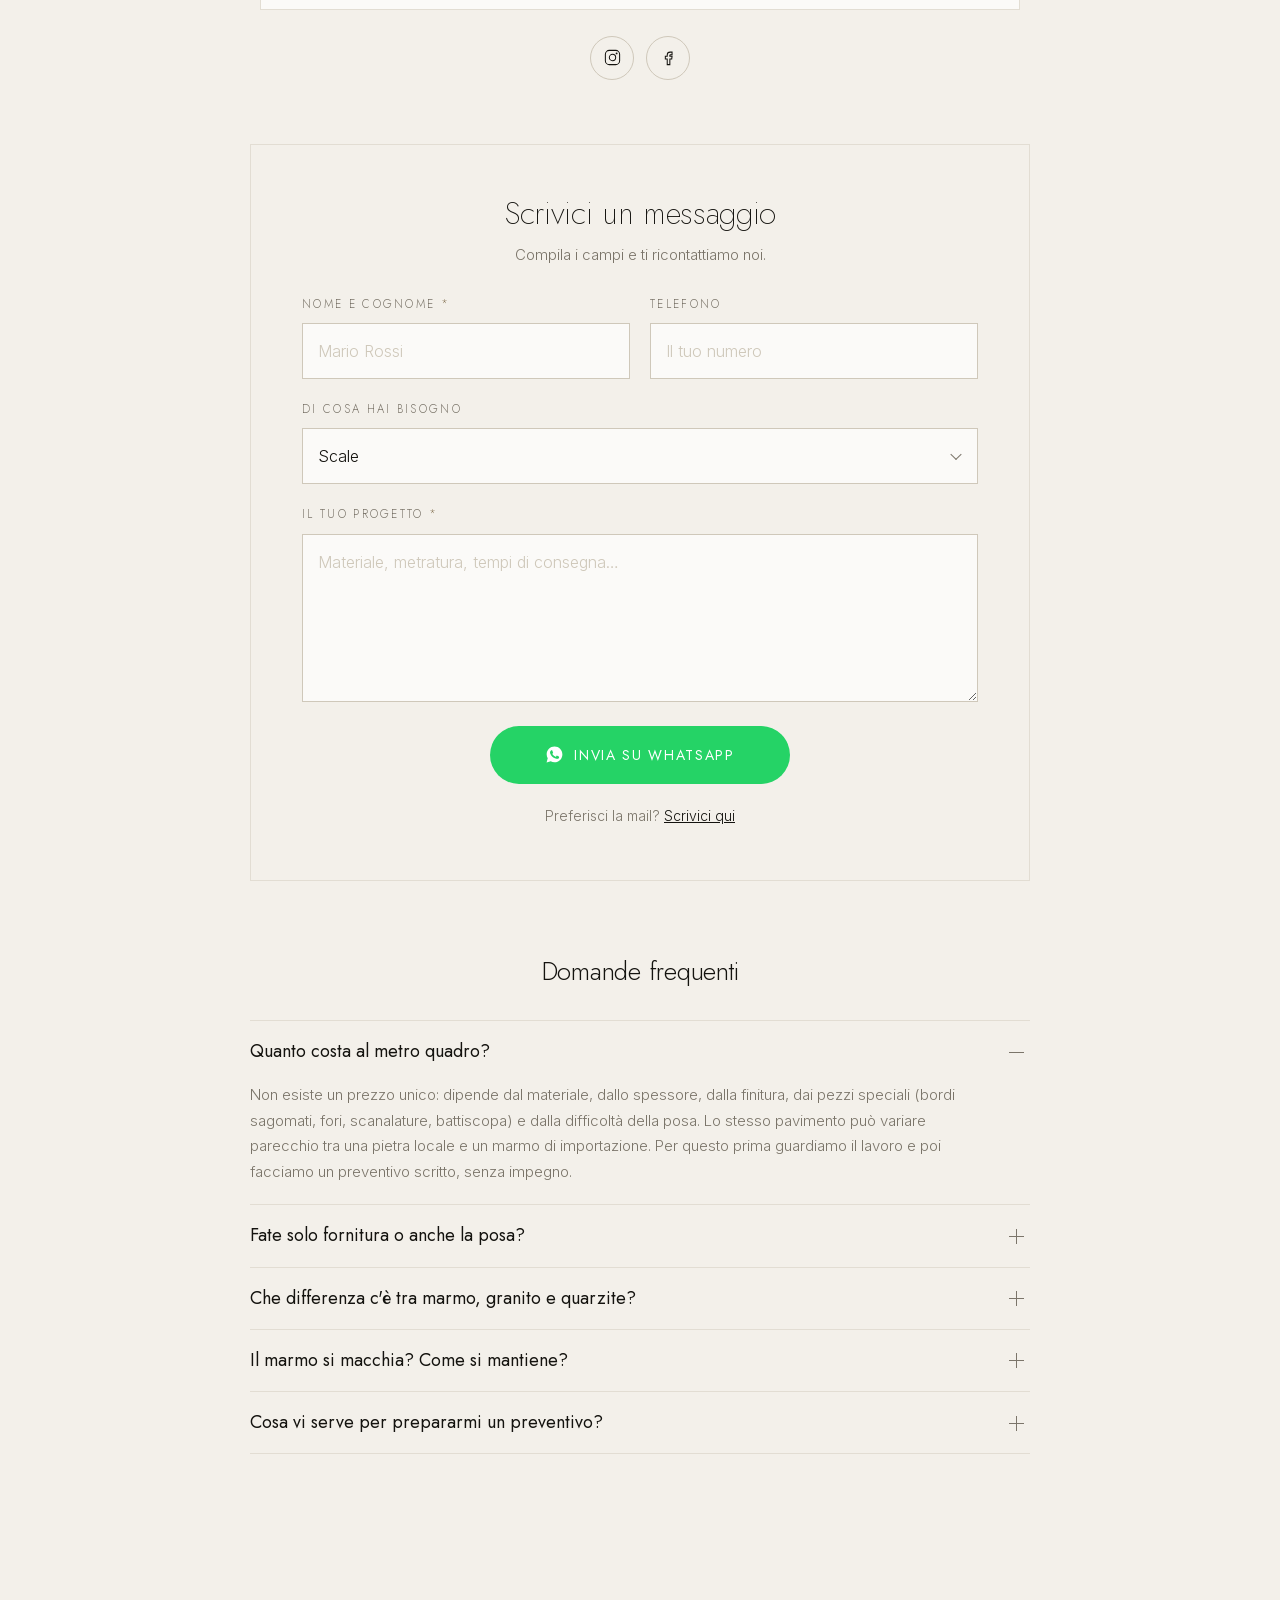
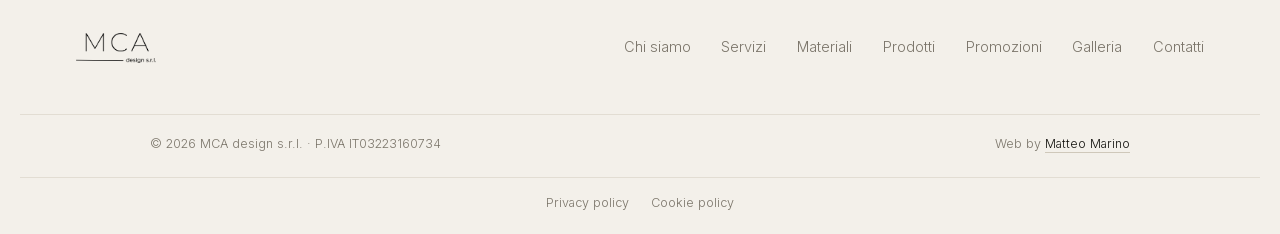
==== commit a9b8d109: "1.0.7" ====
--- a/index.html
+++ b/index.html
@@ -4,7 +4,7 @@
 <meta charset="utf-8">
 <meta name="viewport" content="width=device-width, initial-scale=1">
 <title>Marmi e pietre naturali su misura ad Alberobello &mdash; MCA design</title>
-<meta name="description" content="MCA design s.r.l. ad Alberobello (BA): selezione, lavorazione e posa di marmi, graniti, travertini e pietre naturali. Scale, pavimenti, top cucina e bagno, piatti doccia su misura in tutta la provincia di Bari e in Puglia. Rivenditori Cosentino, Dekton, Silestone e Sensa.">
+<meta name="description" content="Marmi, graniti e pietre naturali ad Alberobello (BA): scale, pavimenti, top cucina e bagno, piatti doccia su misura. Fornitura e posa in tutta la Puglia.">
 <link rel="canonical" href="https://www.mca-design.it/">
 <meta name="robots" content="index, follow, max-image-preview:large, max-snippet:-1, max-video-preview:-1">
 <meta name="author" content="MCA design s.r.l.">
@@ -27,19 +27,20 @@
 <meta property="og:url" content="https://www.mca-design.it/">
 <meta property="og:title" content="Marmi e pietre naturali su misura ad Alberobello &mdash; MCA design">
 <meta property="og:description" content="Selezione, lavorazione e posa di marmi, graniti e pietre naturali. Scale, pavimenti, top cucina e bagno, piatti doccia su misura.">
-<meta property="og:image" content="https://www.mca-design.it/assets/img/social-preview.jpg">
+<meta property="og:image" content="https://www.mca-design.it/assets/img/social-preview.jpg?v=2">
 <meta property="og:image:width" content="1200">
 <meta property="og:image:height" content="630">
-<meta property="og:image:alt" content="Salone con volte in pietra realizzato da MCA design">
+<meta property="og:image:alt" content="Cucina con isola e rivestimento in marmo realizzati da MCA design">
 <meta property="og:locale" content="it_IT">
 <meta name="twitter:card" content="summary_large_image">
 <meta name="twitter:title" content="Marmi e pietre naturali su misura ad Alberobello &mdash; MCA design">
 <meta name="twitter:description" content="Selezione, lavorazione e posa di marmi, graniti e pietre naturali.">
-<meta name="twitter:image" content="https://www.mca-design.it/assets/img/social-preview.jpg">
-
+<meta name="twitter:image" content="https://www.mca-design.it/assets/img/social-preview.jpg?v=2">
+
+<link rel="preload" href="assets/img/hero-cucina.jpg" as="image" fetchpriority="high">
 <link rel="preload" href="assets/fonts/jost-latin.woff2" as="font" type="font/woff2" crossorigin>
 <link rel="preload" href="assets/fonts/inter-latin.woff2" as="font" type="font/woff2" crossorigin>
-<link rel="stylesheet" href="style.css?v=28">
+<link rel="stylesheet" href="style.css?v=32">
 
 <!-- ==========================================================================
      DATI AZIENDA per Google e per gli assistenti AI (schema.org).
@@ -65,7 +66,13 @@
         "width": 432,
         "height": 162
       },
-      "image": "https://www.mca-design.it/assets/img/social-preview.jpg",
+      "image": [
+        "https://www.mca-design.it/assets/img/social-preview.jpg?v=2",
+        "https://www.mca-design.it/assets/img/hero-cucina.jpg",
+        "https://www.mca-design.it/assets/img/g01-full.jpg",
+        "https://www.mca-design.it/assets/img/g02-full.jpg",
+        "https://www.mca-design.it/assets/img/g09-full.jpg"
+      ],
       "description": "Selezione, lavorazione e posa di marmi, graniti, travertini e pietre naturali. Scale, pavimenti interni ed esterni, top cucina e bagno, piatti doccia su misura per hotel, residenze private e spazi contract.",
       "telephone": "+39 349 551 9357",
       "email": "info@mca-design.it",
@@ -371,7 +378,7 @@
       },
       "primaryImageOfPage": {
         "@type": "ImageObject",
-        "url": "https://www.mca-design.it/assets/img/social-preview.jpg"
+        "url": "https://www.mca-design.it/assets/img/social-preview.jpg?v=2"
       },
       "inLanguage": "it-IT"
     },
@@ -1029,6 +1036,6 @@
   </figure>
 </div>
 
-<script src="script.js?v=28"></script>
+<script src="script.js?v=32"></script>
 </body>
 </html>
--- a/style.css
+++ b/style.css
@@ -170,8 +170,7 @@
 .hero-texture{ position:absolute; inset:0; overflow:hidden; }
 .hero-texture img{
   width:100%; height:100%; object-fit:cover; object-position:center;
-  transform:scale(1.06);            /* margine per il parallasse: niente bordi scoperti */
-  will-change:transform;
+  /* la foto non si muove: niente ingrandimento, si vede per intero */
 }
 /* Niente velo in sfumatura sopra la foto: la foto arriva già scurita
    dal file, così si vede la pietra senza ombreggiature sopra. */
